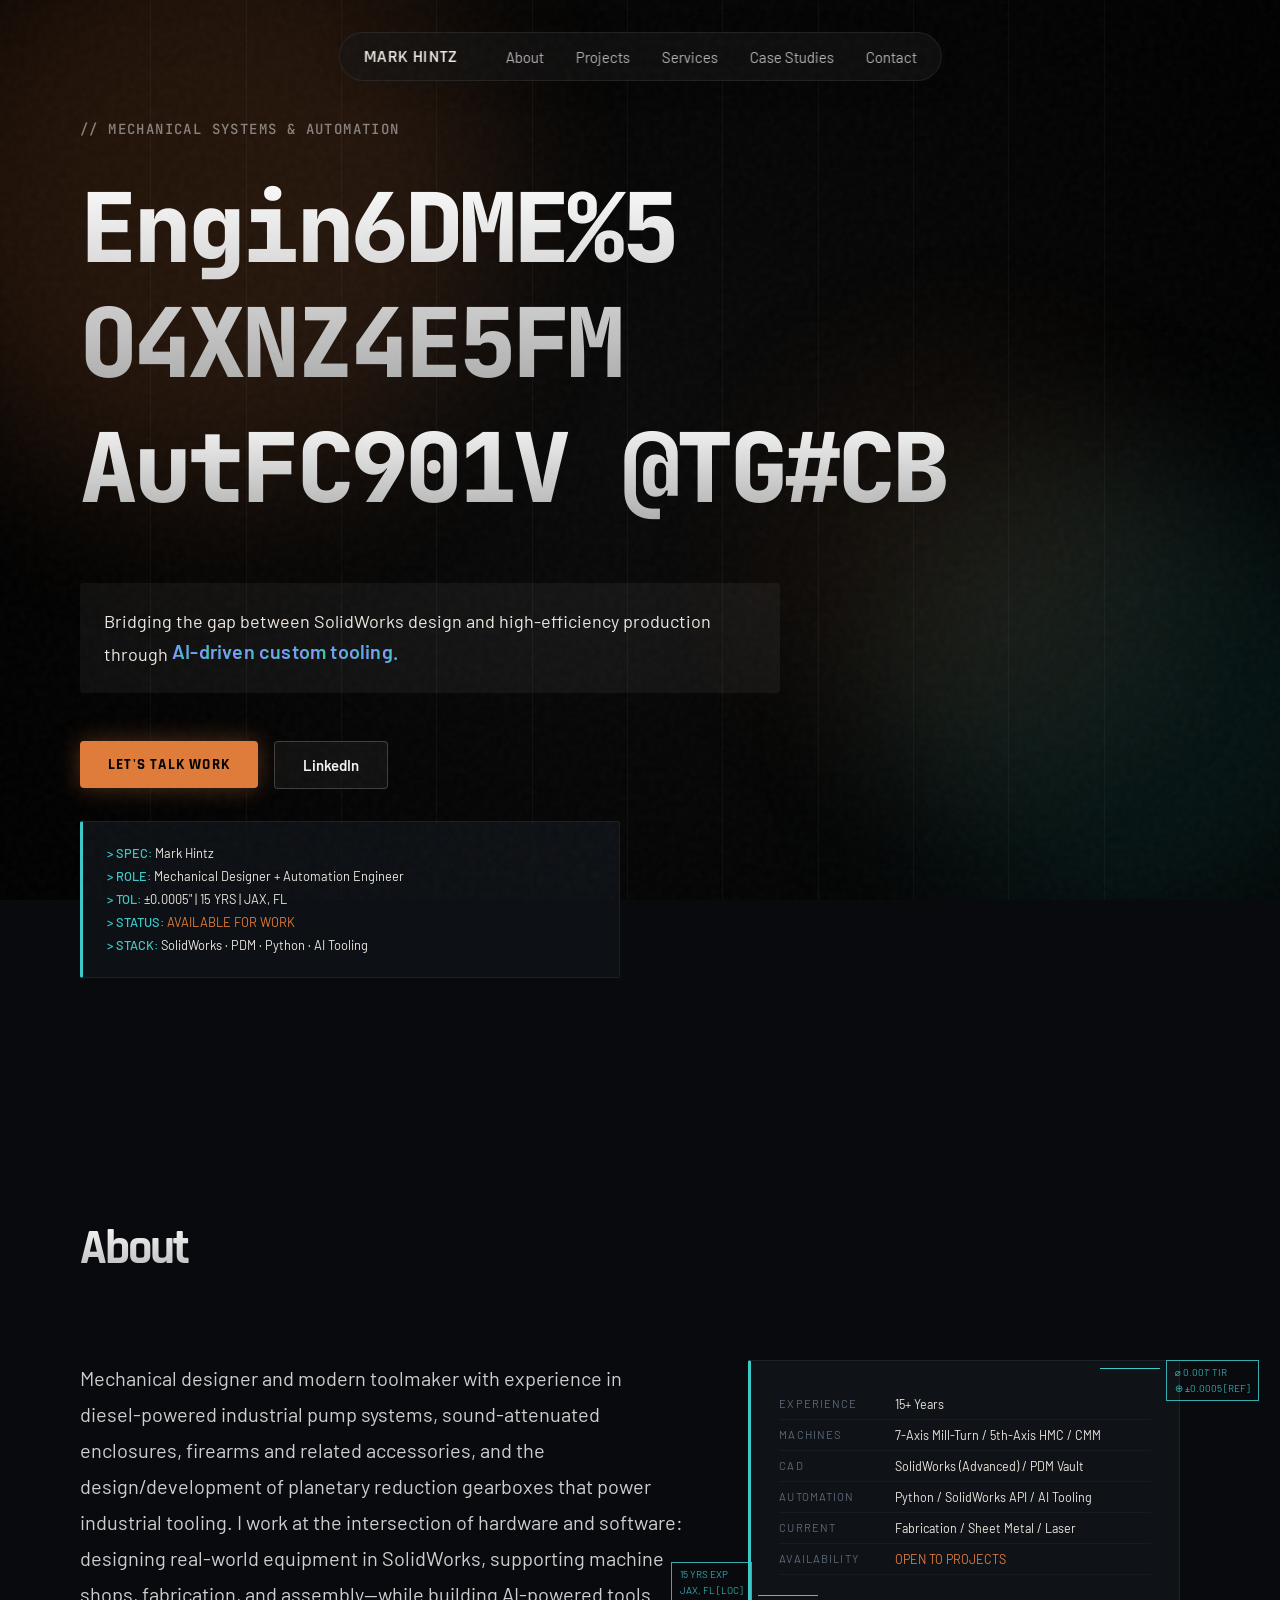
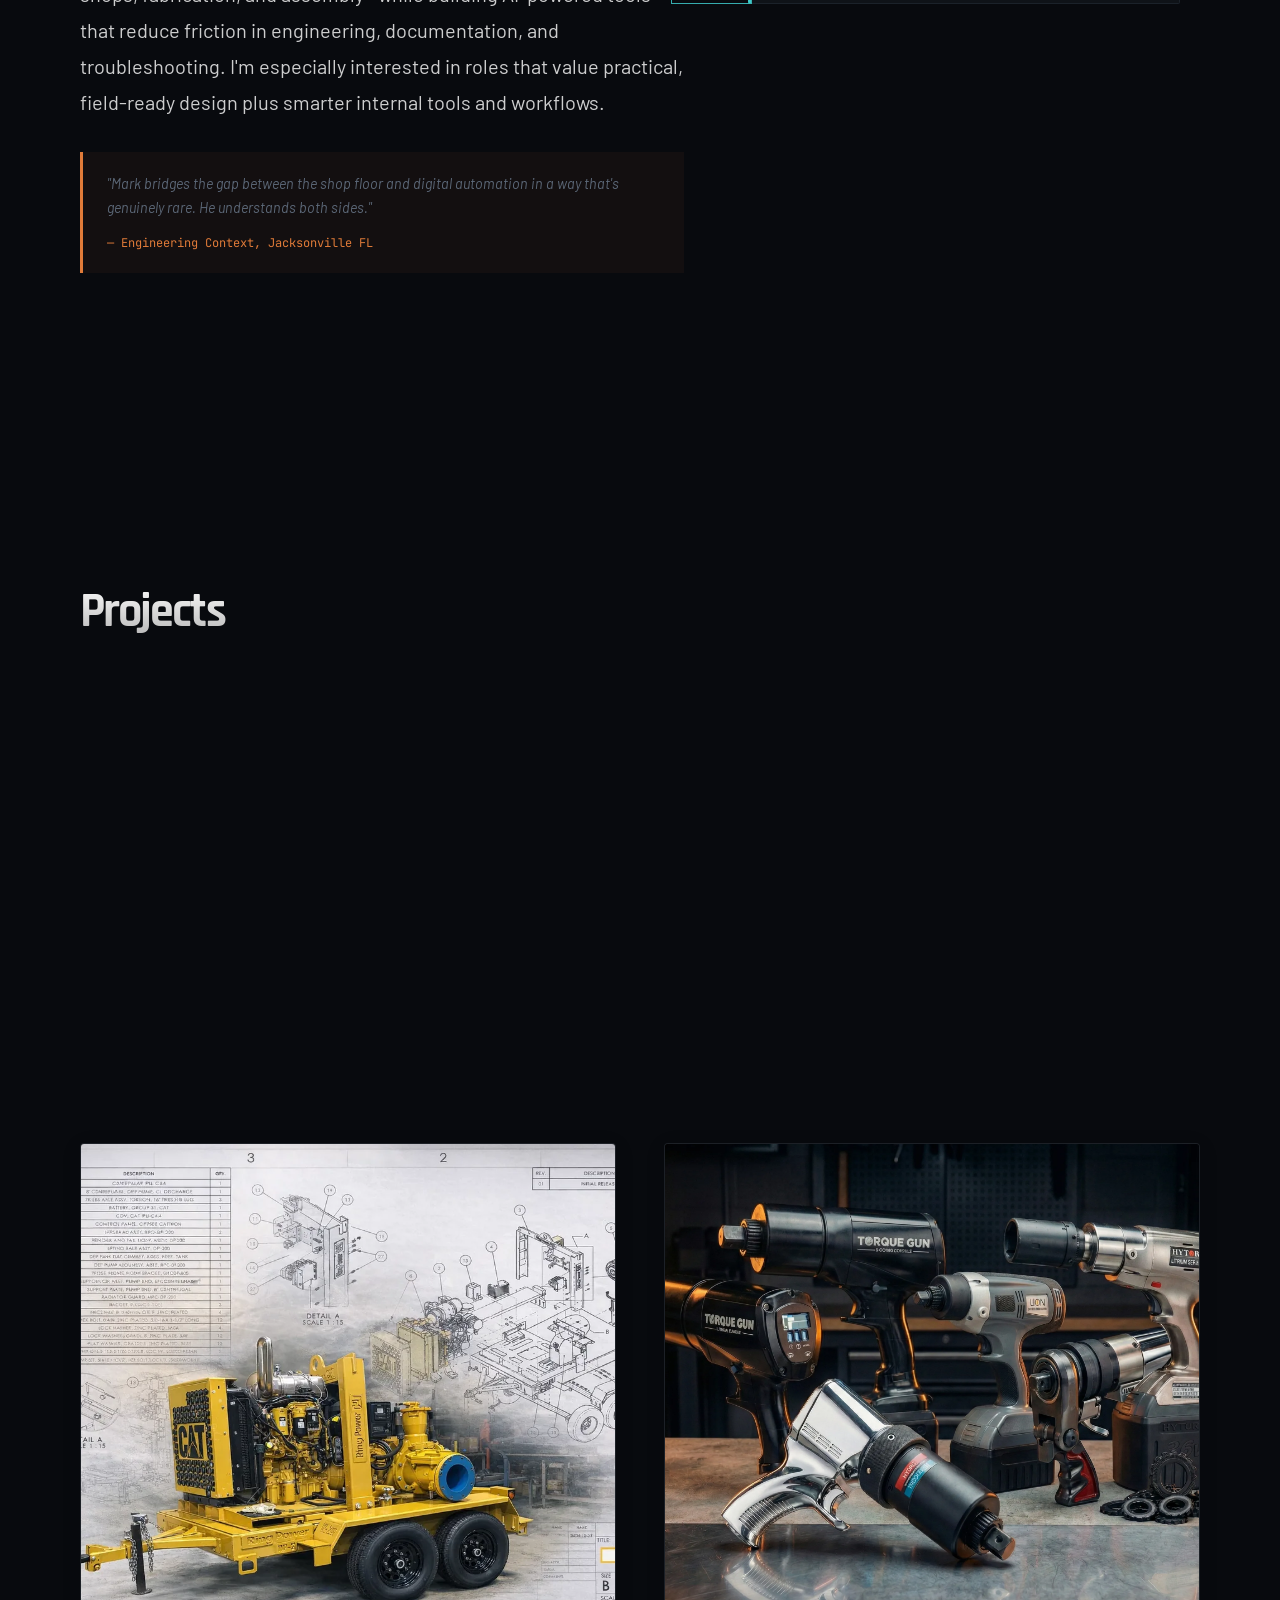
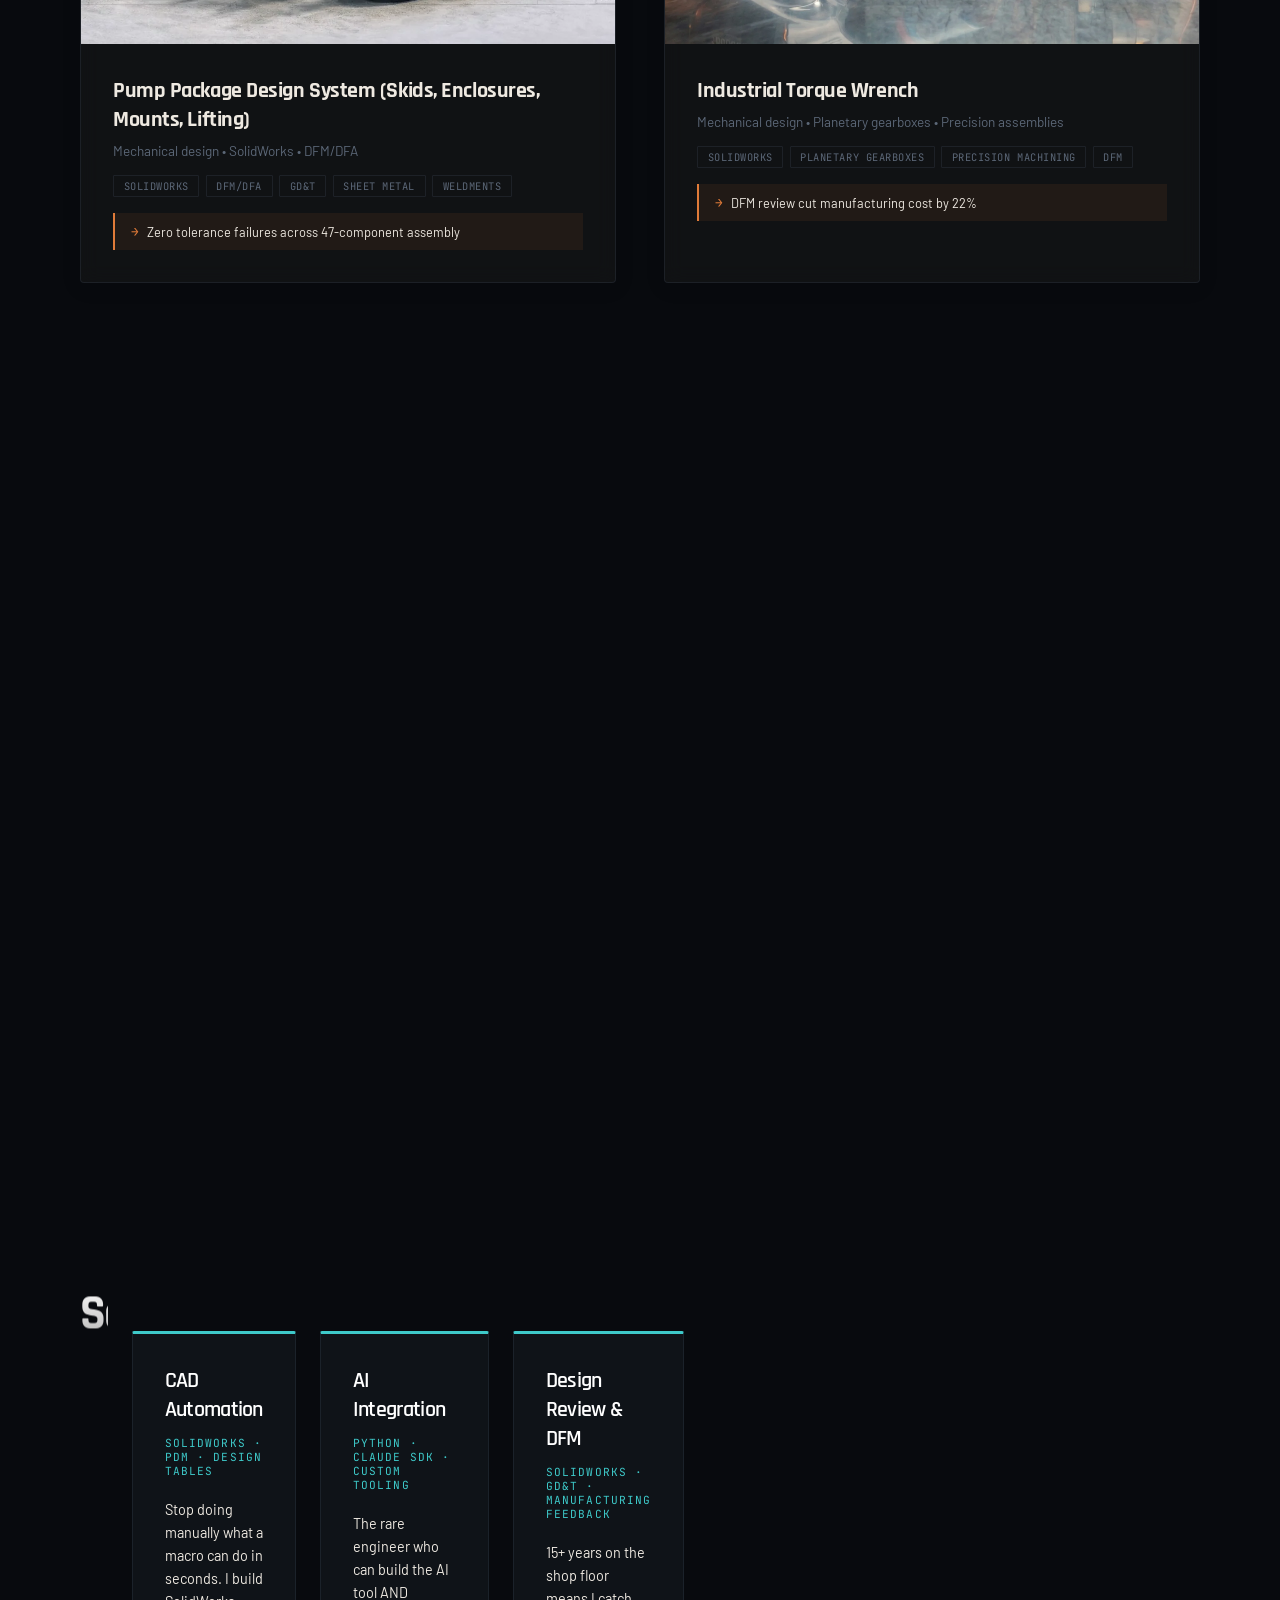
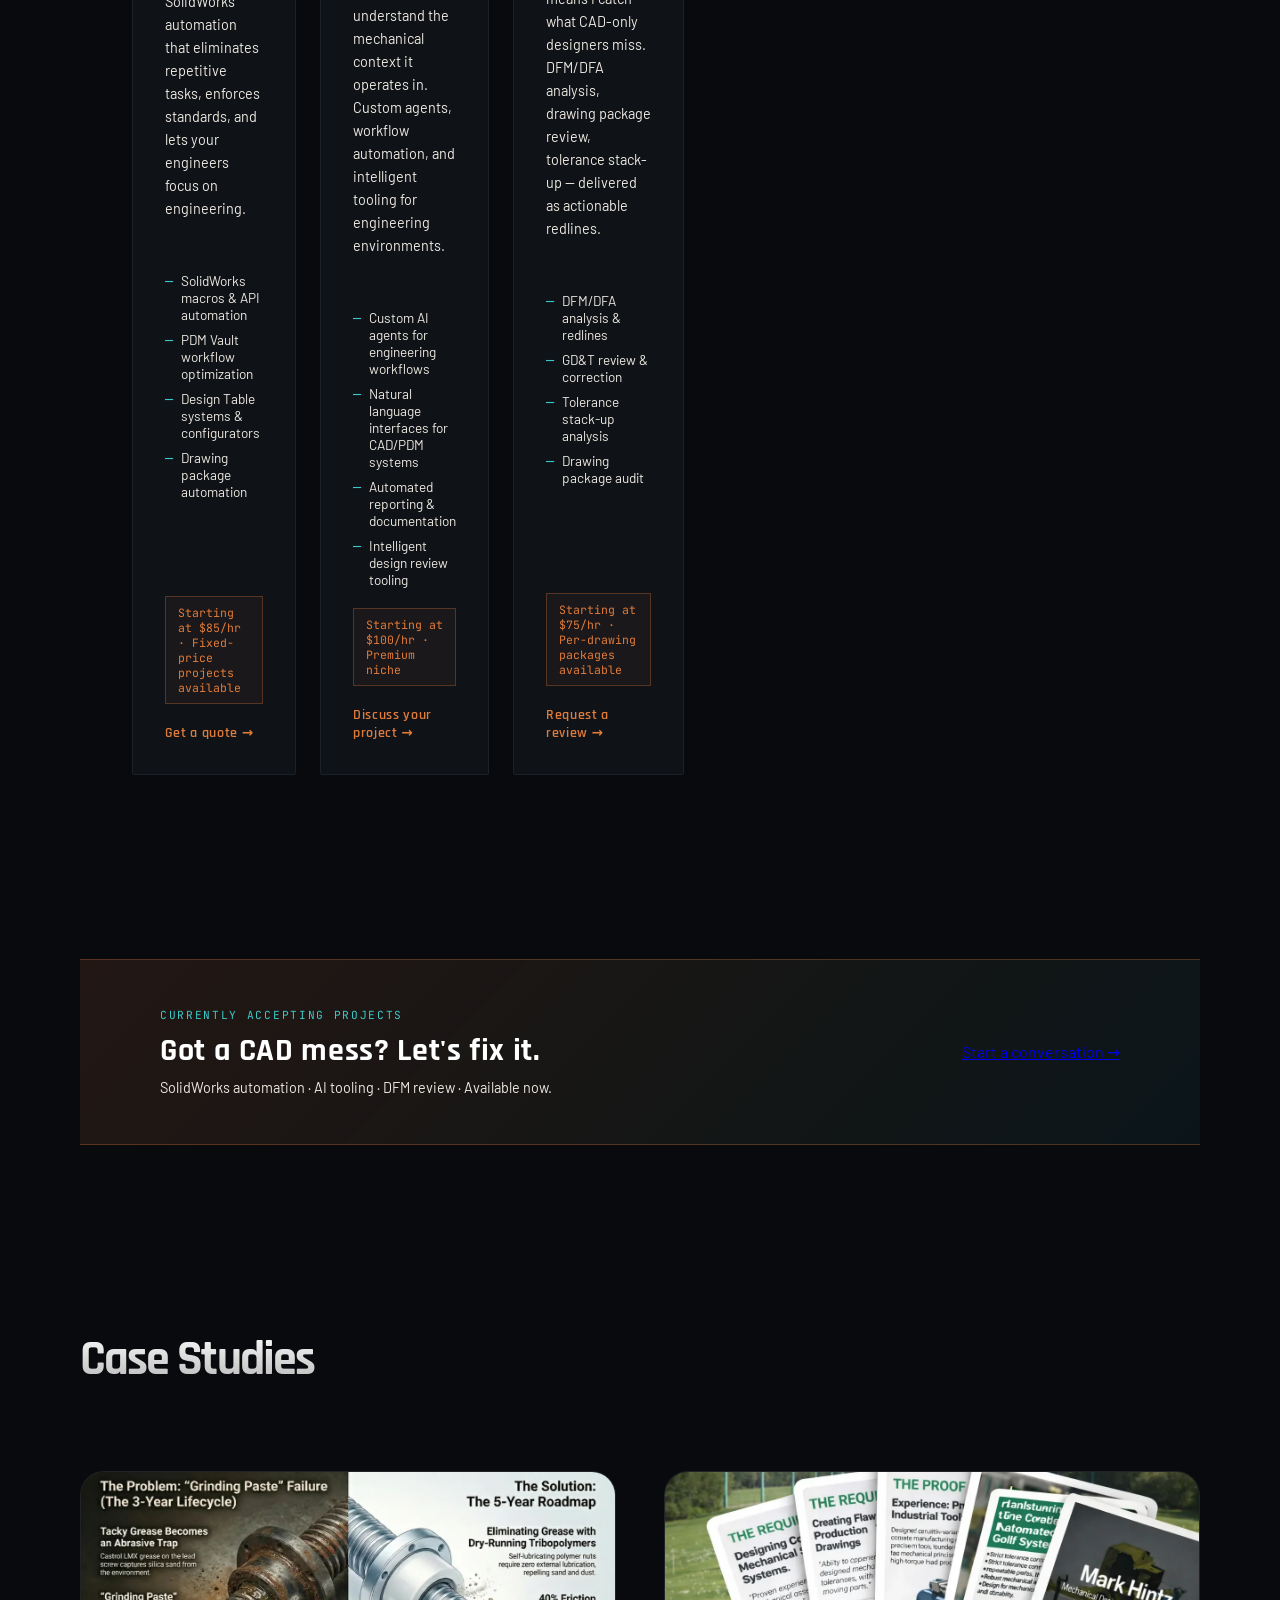
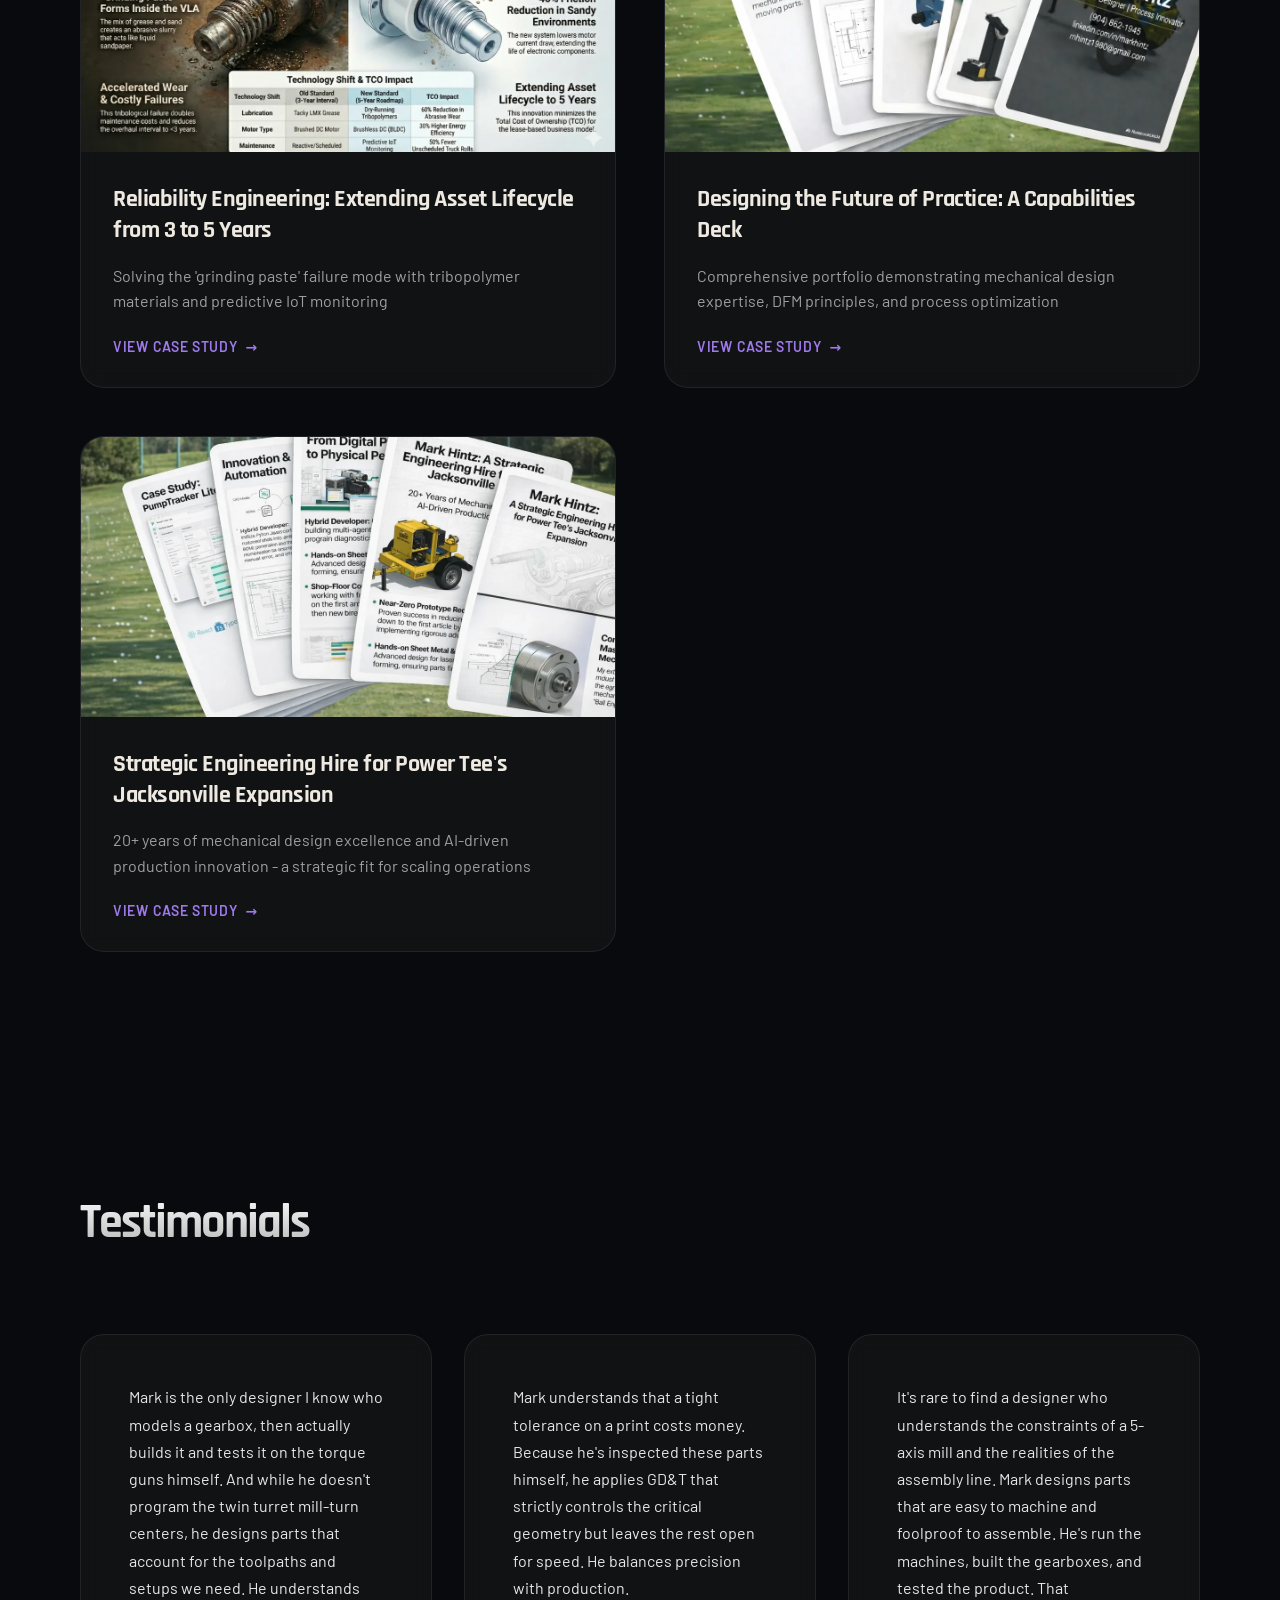
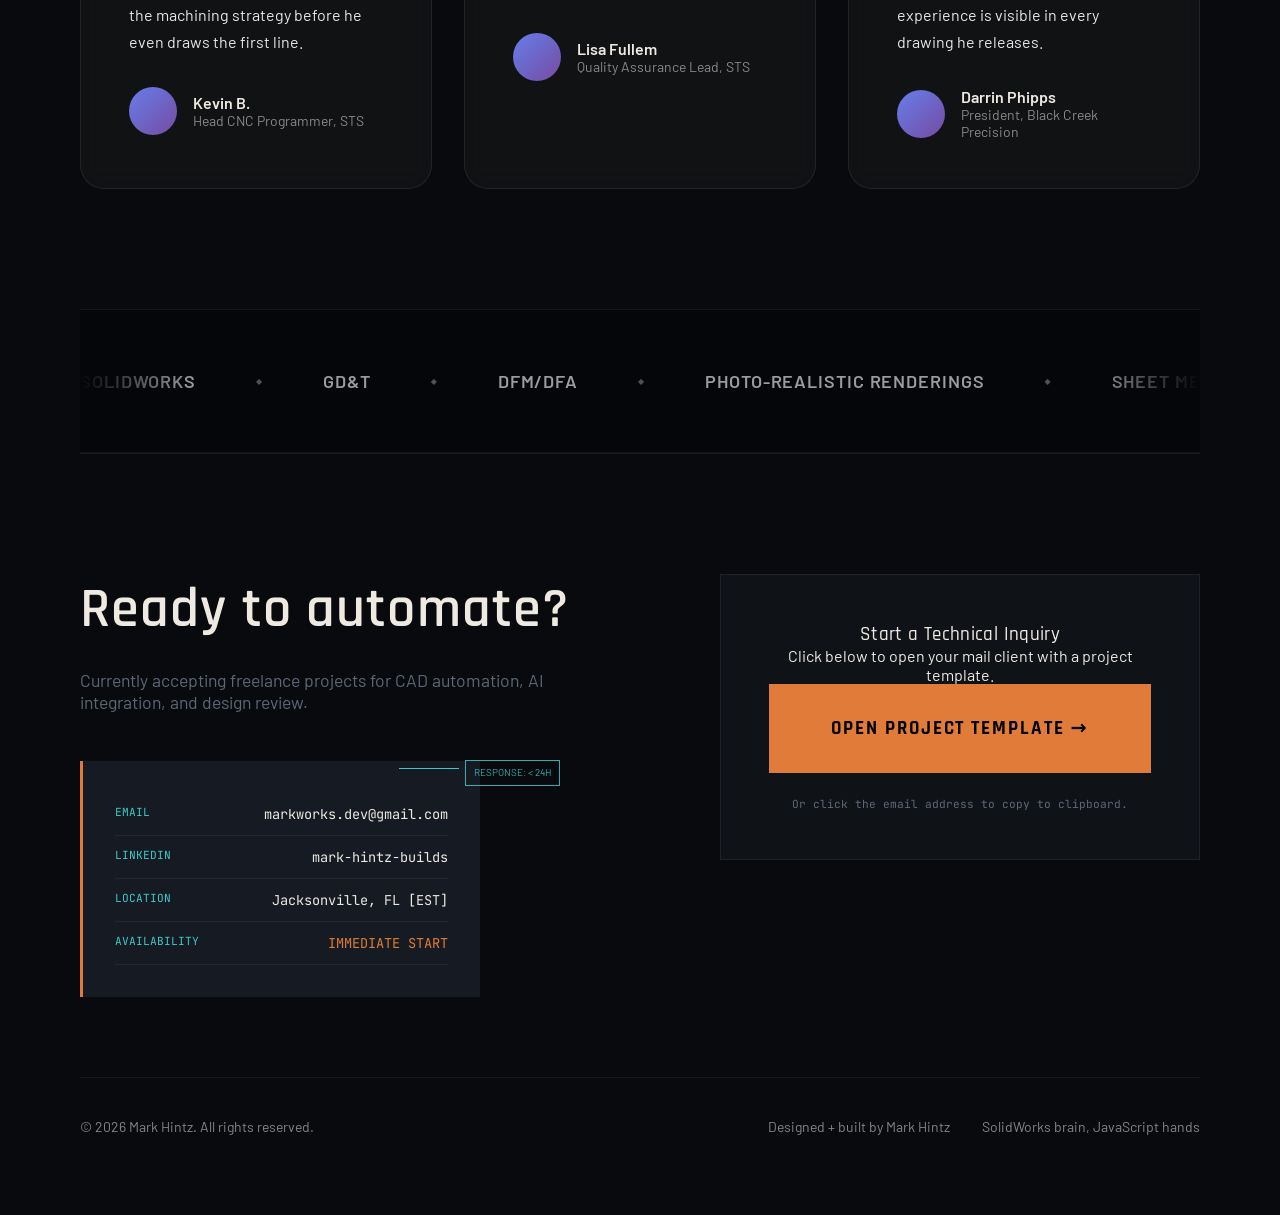
==== index.html @ 023121a1 "sprint-6: contact section rebuild — high-conversion footer, technical inquiry block, click-to-copy e" ====
<!DOCTYPE html>
<html lang="en">
  <head>
    <meta charset="utf-8" />
    <meta content="width=device-width, initial-scale=1.0" name="viewport" />
    <meta name="description" content="Mark Hintz — Mechanical designer and automation engineer specializing in SolidWorks, AI-driven tooling, and industrial system design. Based in Jacksonville, FL." />
    <title id="page-title">Portfolio</title>
    <link href="https://fonts.googleapis.com" rel="preconnect" />
    <link crossorigin="" href="https://fonts.gstatic.com" rel="preconnect" />
    <link
      href="https://fonts.googleapis.com/css2?family=Rajdhani:wght@500;600;700&family=Barlow:wght@400;500;600&family=JetBrains+Mono:wght@400;500&display=swap"
      rel="stylesheet"
    />
    
    
  
<link rel="stylesheet" href="css/styles.css">
</head>
  <body>
    <div class="bg-noise"></div>
    <div class="bg-glows">
      <div class="glow-blob glow-blob-1 parallax-layer parallax-layer-1"></div>
      <div class="glow-blob glow-blob-2 parallax-layer parallax-layer-2"></div>
      <div class="glow-blob glow-blob-3 parallax-layer parallax-layer-3"></div>
    </div>
    <div class="grid-overlay">
      <div class="grid-container">
        <div class="grid-line"></div>
        <div class="grid-line"></div>
        <div class="grid-line"></div>
        <div class="grid-line"></div>
        <div class="grid-line"></div>
        <div class="grid-line"></div>
        <div class="grid-line"></div>
        <div class="grid-line"></div>
        <div class="grid-line"></div>
        <div class="grid-line"></div>
        <div class="grid-line"></div>
        <div class="grid-line"></div>
      </div>
    </div>
    <nav class="floating-nav">
      <div class="nav-logo" id="nav-logo"></div>
      <div class="nav-links" id="nav-links"></div>
    </nav>
    <button class="sticky-cta" aria-label="Contact Mark">Let's Talk Work</button>
    <div class="content-wrapper">
      <section class="hero-section">
        <div class="hero-super-header" id="hero-super-header"></div>
        <div class="hero-title-container">
          <div class="reveal-mask">
            <h1 class="hero-title-line magnetic-text-target" id="title-line-1"></h1>
          </div>
          <div class="reveal-mask">
            <h1 class="hero-title-line magnetic-text-target" id="title-line-2"></h1>
          </div>
        </div>
        <div class="hero-description-box">
          <p class="hero-subtitle" id="hero-subtitle"></p>
        </div>
        <div class="hero-actions" id="hero-actions"></div>
      </section>
      <section class="about-section" id="about">
        <div class="reveal-mask">
          <h2 class="section-title reveal-text">About</h2>
        </div>
        <div class="about-content">
          <div class="about-bio-col">
            <p class="about-text" id="about-text"></p>
            <blockquote class="about-testimonial">
              <p>"Mark bridges the gap between the shop floor and digital automation in a way that's genuinely rare. He understands both sides."</p>
              <cite>— Engineering Context, Jacksonville FL</cite>
            </blockquote>
          </div>
          <div class="about-spec-col">
            <div class="about-spec-card tolerance-zone" id="about-spec-card">
              <div class="spec-card-row">
                <span class="spec-card-label">EXPERIENCE</span>
                <span class="spec-card-value">15+ Years</span>
              </div>
              <div class="spec-card-row">
                <span class="spec-card-label">MACHINES</span>
                <span class="spec-card-value">7-Axis Mill-Turn / 5th-Axis HMC / CMM</span>
              </div>
              <div class="spec-card-row">
                <span class="spec-card-label">CAD</span>
                <span class="spec-card-value">SolidWorks (Advanced) / PDM Vault</span>
              </div>
              <div class="spec-card-row">
                <span class="spec-card-label">AUTOMATION</span>
                <span class="spec-card-value">Python / SolidWorks API / AI Tooling</span>
              </div>
              <div class="spec-card-row">
                <span class="spec-card-label">CURRENT</span>
                <span class="spec-card-value">Fabrication / Sheet Metal / Laser</span>
              </div>
              <div class="spec-card-row">
                <span class="spec-card-label">AVAILABILITY</span>
                <span class="spec-card-value available">OPEN TO PROJECTS</span>
              </div>
              <!-- Tolerance callouts (desktop only) -->
              <div class="tol-callout tol-callout-tr">
                <div class="tol-line tol-line-h"></div>
                <div class="tol-box">
                  <span>⌀ 0.001" TIR</span>
                  <span>⊕ ±0.0005 [REF]</span>
                </div>
              </div>
              <div class="tol-callout tol-callout-bl">
                <div class="tol-line tol-line-v"></div>
                <div class="tol-box">
                  <span>15 YRS EXP</span>
                  <span>JAX, FL [LOC]</span>
                </div>
              </div>
            </div>
          </div>
        </div>
      </section>
      <section class="projects-section" id="projects">
        <div class="reveal-mask">
          <h2 class="section-title reveal-text">Projects</h2>
        </div>
        <div class="projects-grid" id="projects-grid"></div>
      </section>
      <section class="services-section" id="services">
        <div class="reveal-mask">
          <h2 class="section-title reveal-text">Services</h2>
        </div>
        <div class="services-grid" id="services-content"></div>
      </section>
      <section class="case-studies-section" id="case-studies">
        <div class="reveal-mask">
          <h2 class="section-title reveal-text">Case Studies</h2>
        </div>
        <div class="case-studies-grid" id="case-studies-grid"></div>
      </section>
      <section class="testimonials-section">
        <div class="reveal-mask">
          <h2 class="section-title reveal-text">Testimonials</h2>
        </div>
        <div class="testimonials-grid" id="testimonials-grid"></div>
      </section>
      <!-- Skills Ticker Section -->
      <section class="ticker-section">
        <div class="ticker-wrapper">
          <div class="ticker-track" id="ticker-track"></div>
        </div>
      </section>
      <footer class="footer-section" id="contact">
        <div class="contact-container">
          <div class="contact-info">
            <div class="reveal-mask">
              <h2 class="contact-title reveal-text">Ready to automate?</h2>
            </div>
            <p class="contact-description">Currently accepting freelance projects for CAD automation, AI integration, and design review.</p>
            
            <div class="contact-details-card tolerance-zone">
              <div class="detail-row">
                <span class="detail-label">EMAIL</span>
                <a href="mailto:markworks.dev@gmail.com" class="detail-value" id="copy-email">markworks.dev@gmail.com</a>
              </div>
              <div class="detail-row">
                <span class="detail-label">LINKEDIN</span>
                <a href="https://linkedin.com/in/mark-hintz-builds" target="_blank" class="detail-value">mark-hintz-builds</a>
              </div>
              <div class="detail-row">
                <span class="detail-label">LOCATION</span>
                <span class="detail-value">Jacksonville, FL [EST]</span>
              </div>
              <div class="detail-row">
                <span class="detail-label">AVAILABILITY</span>
                <span class="detail-value available">IMMEDIATE START</span>
              </div>
              
              <!-- Tolerance callout for contact card -->
              <div class="tol-callout tol-callout-tr">
                <div class="tol-line tol-line-h"></div>
                <div class="tol-box"><span>RESPONSE: &lt; 24H</span></div>
              </div>
            </div>
          </div>
          
          <div class="contact-action-box">
            <div class="inquiry-panel">
              <h3 class="inquiry-title">Start a Technical Inquiry</h3>
              <p class="inquiry-sub">Click below to open your mail client with a project template.</p>
              <a href="mailto:markworks.dev@gmail.com?subject=Technical Inquiry - [Project Name]&body=Hi Mark,%0D%0AI'm reaching out regarding..." class="large-contact-button">
                Open Project Template →
              </a>
              <div class="copy-hint">Or click the email address to copy to clipboard.</div>
            </div>
          </div>
        </div>
        
        <div class="footer-bottom">
          <div class="footer-copyright" id="footer-copyright"></div>
          <div class="footer-credits" id="footer-credits"></div>
        </div>
      </footer>
    </div>
    <div class="lightbox" id="lightbox">
      <button class="lightbox-close" id="lightbox-close">×</button>
      <button class="lightbox-prev" id="lightbox-prev">❮</button>
      <button class="lightbox-next" id="lightbox-next">❯</button>
      <div class="lightbox-content">
        <img alt="" class="lightbox-image" id="lightbox-image" src="" />
      </div>
      <div class="lightbox-counter" id="lightbox-counter"></div>
    </div>
    </div>
    
    
  

<script src="js/scripts.js"></script>
</body>
</html>
---- css/styles.css ----
/* === styles.css === */
/* ============================================
   LUCID PORTFOLIO TEMPLATE - STYLES
   ============================================ */

/* CSS DESIGN TOKENS */
:root {
  --bg: #080A0E;
  --surface: #0F1318;
  --surface-raised: #161B23;
  --accent-primary: #E07B39;
  --accent-secondary: #3EC9C9;
  --accent-dim: #1A3A3A;
  --text-primary: #EEE9E1;
  --text-muted: #5C6878;
  --text-bright: #FFFFFF;
  --grid-line: rgba(99, 120, 150, 0.07);
  --border: rgba(99, 120, 150, 0.15);
  --border-active: rgba(224, 123, 57, 0.4);
  --font-heading: 'Rajdhani', 'Barlow Condensed', system-ui, sans-serif;
  --font-body: 'Barlow', -apple-system, system-ui, sans-serif;
  --font-mono: 'JetBrains Mono', 'Cascadia Code', monospace;
}

/* RESET & BASE */
* {
  font-family: var(--font-body);
  margin: 0;
  padding: 0;
  box-sizing: border-box;
}

html {
    /* scroll-behavior: smooth; -- REMOVED to prevent conflict with Lenis */
}

body {
  background-color: var(--bg);
  color: var(--text-primary);
  font-family: var(--font-body);
  overflow-x: hidden;
  position: relative;
}

/* ============================================
   AMBIENT BACKGROUNDS
   ============================================ */
.bg-noise {
  position: fixed;
  top: 0;
  left: 0;
  width: 100%;
  height: 100%;
  pointer-events: none;
  z-index: 9999;
  opacity: 0.035;
  background-image: url("[data-uri]");
}

.bg-glows {
  position: fixed;
  top: 0;
  left: 0;
  width: 100%;
  height: 100%;
  z-index: -1;
  overflow: hidden;
  background: radial-gradient(circle at 50% 50%, #0a0a0a 0%, #000000 100%);
}

.glow-blob {
  position: absolute;
  border-radius: 50%;
  filter: blur(80px);
  opacity: 0.25;
  animation: floatBlob 20s infinite alternate cubic-bezier(0.4, 0, 0.2, 1);
}

.glow-blob-1 {
  width: 600px;
  height: 600px;
  background: rgba(224, 123, 57, 0.6); /* Amber */
  top: -100px;
  left: -100px;
  animation-delay: 0s;
}

.glow-blob-2 {
  width: 500px;
  height: 500px;
  background: rgba(62, 201, 201, 0.4); /* Teal */
  bottom: -50px;
  right: -100px;
  animation-delay: -5s;
}

.glow-blob-3 {
  width: 400px;
  height: 400px;
  background: rgba(224, 123, 57, 0.3); /* Warm amber secondary */
  top: 40%;
  left: 60%;
  opacity: 0.25;
  animation-delay: -10s;
}

@keyframes floatBlob {
  0% {
    transform: translate(0, 0) scale(1);
  }
  100% {
    transform: translate(40px, -40px) scale(1.1);
  }
}

/* ============================================
   TYPOGRAPHY SYSTEM
   ============================================ */
h1, h2, h3, h4, h5, h6,
.hero-title, .hero-name, .section-title, .section-header,
.nav-logo, .floating-nav .nav-logo,
.project-title, .case-study-title, .service-title {
  font-family: var(--font-heading);
  letter-spacing: 0.02em;
}

/* Rajdhani heading weight corrections */
h1, .hero-title { font-weight: 700; }
h2, .section-title { font-weight: 600; }
h3 { font-weight: 500; }

/* ============================================
   12-COLUMN GRID OVERLAY
   ============================================ */
.grid-overlay {
  position: fixed;
  top: 0;
  left: 0;
  right: 0;
  bottom: 0;
  pointer-events: none;
  z-index: 0;
}

.grid-container {
  max-width: 1400px;
  margin: 0 auto;
  height: 100%;
  display: grid;
  grid-template-columns: repeat(12, 1fr);
  gap: 24px;
  padding: 0 80px;
}

.grid-line {
    border-right: 1px solid rgba(255, 255, 255, 0.04); /* Fainter grid lines */
    height: 100%;
}

.grid-line:last-child {
  border-right: none;
}

/* ============================================
   CONTENT WRAPPER
   ============================================ */
.content-wrapper {
  position: relative;
  z-index: 1;
  max-width: 1400px;
  margin: 0 auto;
  padding: 0 80px;
}

/* ============================================
   FLOATING NAVIGATION
   ============================================ */
.floating-nav {
  position: fixed;
  top: 32px;
  left: 50%;
  transform: translateX(-50%);
  background: rgba(20, 20, 20, 0.6);
  backdrop-filter: blur(16px);
  -webkit-backdrop-filter: blur(16px);
  border-radius: 100px;
  padding: 12px 24px;
  display: flex;
  align-items: center;
  gap: 48px;
  z-index: 100;
  border: 1px solid rgba(255, 255, 255, 0.08);
  box-shadow: 0 4px 30px rgba(0, 0, 0, 0.1);
}

.nav-logo {
  font-family: var(--font-heading);
  font-weight: 600;
  font-size: 18px;
  letter-spacing: 0.05em;
  text-transform: uppercase;
}

.nav-links {
  display: flex;
  gap: 32px;
}

.nav-link {
  color: rgba(255, 255, 255, 0.7);
  text-decoration: none;
  font-size: 15px;
  transition: color 0.2s;
}

.nav-link:hover {
  color: rgba(255, 255, 255, 1);
}

/* ============================================
   HERO SECTION - Industrial Tech Aesthetic
   ============================================ */
.hero-section {
  min-height: 100vh;
  display: flex;
  flex-direction: column;
  justify-content: center;
  padding-top: 120px;
  padding-bottom: 120px;
}

.hero-super-header {
  font-family: var(--font-mono);
  font-size: 14px;
  font-weight: 500;
  text-transform: uppercase;
  letter-spacing: 0.1em;
  color: rgba(242, 242, 242, 0.5);
  margin-bottom: 32px;
  opacity: 0;
  transform: translateY(20px);
  transition: opacity 0.6s cubic-bezier(0.4, 0, 0.2, 1),
    transform 0.6s cubic-bezier(0.4, 0, 0.2, 1);
}

.hero-super-header.animate {
  opacity: 1;
  transform: translateY(0);
}

.hero-title-container {
  margin-bottom: 48px;
  min-height: 240px; /* Reserve height to prevent layout jump during scramble */
}

.hero-title-line {
  font-size: 96px;
  font-weight: 800; /* Bolder */
  line-height: 1.2; /* Increased from 1.05 to prevent clipping */
  letter-spacing: -0.04em;
  color: #f2f2f2;
  padding-bottom: 0.1em; /* Extra space for descenders */
  /* Optional: Gentle gradient fill for text */
  background: linear-gradient(180deg, #ffffff 0%, #a5a5a5 100%);
  -webkit-background-clip: text;
  -webkit-text-fill-color: transparent;
  background-clip: text;
  text-fill-color: transparent;
  /* Start visible - let child magnetic-text chars handle the animation */
  opacity: 1;
  transform: translateY(0);
  display: block;
}

/* When magnetic-text is applied, don't use the parent animation */
.hero-title-line.magnetic-text {
  opacity: 1 !important;
  transform: none !important;
}

#title-line-1 {
  transition-delay: 0.1s;
}

#title-line-2 {
  transition-delay: 0.25s;
}

.hero-description-box {
  background: rgba(255, 255, 255, 0.05);
  border-radius: 4px;
  padding: 24px;
  max-width: 700px; /* Widened to accommodate cycling text */
  margin-bottom: 48px;
  overflow: visible; /* Ensure cycling text is visible */
}

.hero-subtitle {
  font-size: 18px;
  font-weight: 400;
  line-height: 1.6;
  color: var(--text-primary); /* Brighter for visibility */
  margin: 0;
  min-height: 1.6em;
}

.hero-actions {
  display: flex;
  gap: 16px;
  align-items: center;
}

.hero-dot {
  display: none;
}

.hero-link {
  display: inline-block;
  padding: 14px 28px;
  font-weight: 600;
  font-size: 15px;
  text-decoration: none;
  border-radius: 4px;
  transition: all 0.2s ease;
}

.hero-link:first-of-type {
  background: #f2f2f2;
  color: #0d0d0d;
  box-shadow: 0 0 20px rgba(255, 255, 255, 0.1);
}

.hero-link:first-of-type:hover {
  background: #ffffff;
  transform: translateY(-2px);
  box-shadow: 0 0 30px rgba(255, 255, 255, 0.3);
}

.hero-link:not(:first-of-type) {
  background: rgba(255, 255, 255, 0.05); /* Glassy background */
  backdrop-filter: blur(10px);
  color: #f2f2f2;
  border: 1px solid rgba(242, 242, 242, 0.2);
}

.hero-link:not(:first-of-type):hover {
  border-color: #f2f2f2;
  color: #f2f2f2;
  background: rgba(255, 255, 255, 0.1);
  box-shadow: 0 0 20px rgba(255, 255, 255, 0.1);
}

/* Primary CTA — amber fill */
.hero-link.hero-cta-primary {
  background: var(--accent-primary) !important;
  color: #000 !important;
  font-family: var(--font-heading);
  font-weight: 700;
  letter-spacing: 0.08em;
  text-transform: uppercase;
  border: none;
  box-shadow: 0 0 24px rgba(224, 123, 57, 0.35);
}

.hero-link.hero-cta-primary:hover {
  background: #f08c50 !important;
  color: #000 !important;
  transform: translateY(-2px);
  box-shadow: 0 0 36px rgba(224, 123, 57, 0.55);
}

/* ============================================
   HERO SPEC BLOCK
   ============================================ */
.hero-spec-block {
  font-family: var(--font-mono);
  font-size: 0.8rem;
  line-height: 1.8;
  margin: 2rem 0 0;
  padding: 1.25rem 1.5rem;
  background: rgba(15, 19, 24, 0.8);
  border: 1px solid var(--border);
  border-left: 3px solid var(--accent-secondary);
  border-radius: 2px;
  max-width: 540px;
}

.spec-line {
  display: block;
}

.spec-key {
  color: var(--accent-secondary);
  font-weight: 500;
}

.spec-val {
  color: var(--text-primary);
}

.spec-status.available {
  color: var(--accent-primary);
  animation: blink-status 1.2s step-end infinite;
}

.available {
  color: var(--accent-primary) !important;
  animation: blink-status 1.2s step-end infinite;
}

@keyframes blink-status {
  0%, 100% { opacity: 1; }
  50% { opacity: 0.3; }
}

/* Mobile: spec block fits narrow screens */
@media (max-width: 480px) {
  .hero-spec-block {
    max-width: 100%;
    font-size: 0.72rem;
    padding: 1rem 1rem;
  }
}

/* ============================================
   ABOUT SECTION
   ============================================ */
.about-section {
  padding: 120px 0;
  max-width: 1100px;
}

.about-content {
  display: grid;
  grid-template-columns: 7fr 5fr;
  gap: 4rem;
  align-items: start;
}

@media (max-width: 768px) {
  .about-content {
    grid-template-columns: 1fr;
    gap: 2rem;
  }
}

.about-text {
  font-size: 20px;
  line-height: 1.8;
  color: rgba(255, 255, 255, 0.8);
}

/* About testimonial block */
.about-testimonial {
  margin-top: 2rem;
  padding: 1.25rem 1.5rem;
  border-left: 3px solid var(--accent-primary);
  background: rgba(224, 123, 57, 0.05);
  font-style: italic;
  color: var(--text-muted);
  font-size: 0.9rem;
  line-height: 1.7;
}
.about-testimonial cite {
  display: block;
  margin-top: 0.75rem;
  font-style: normal;
  font-size: 0.75rem;
  color: var(--accent-primary);
  font-family: var(--font-mono);
}

/* About spec card */
.about-spec-card {
  font-family: var(--font-mono);
  font-size: 0.78rem;
  background: var(--surface);
  border: 1px solid var(--border);
  border-left: 3px solid var(--accent-secondary);
  padding: 1.75rem;
  border-radius: 2px;
  position: relative;
}

.spec-card-row {
  display: flex;
  gap: 1rem;
  padding: 0.5rem 0;
  border-bottom: 1px solid rgba(99, 120, 150, 0.08);
}
.spec-card-row:last-child { border-bottom: none; }

.spec-card-label {
  color: var(--text-muted);
  min-width: 100px;
  font-size: 0.7rem;
  letter-spacing: 0.1em;
  text-transform: uppercase;
}
.spec-card-value {
  color: var(--text-primary);
  flex: 1;
}
.spec-card-value.available {
  color: var(--accent-primary);
  animation: blink-status 1.2s step-end infinite;
}

/* === TOLERANCE CALLOUT SYSTEM === */
.tolerance-zone {
  position: relative;
}

.tol-callout {
  position: absolute;
  pointer-events: none;
  opacity: 0;
  transition: opacity 0.4s ease 0.3s;
}

.tolerance-zone.tol-visible .tol-callout {
  opacity: 1;
}

/* Top-right callout */
.tol-callout-tr {
  top: -1px;
  right: -80px;
  display: flex;
  align-items: flex-start;
  gap: 6px;
}

.tol-line-h {
  width: 60px;
  height: 1px;
  background: var(--accent-secondary);
  margin-top: 8px;
  transform: scaleX(0);
  transform-origin: left;
  transition: transform 0.3s ease 0.1s;
}

.tolerance-zone.tol-visible .tol-line-h {
  transform: scaleX(1);
}

/* Bottom-left callout */
.tol-callout-bl {
  bottom: -1px;
  left: -80px;
  display: flex;
  flex-direction: row-reverse;
  align-items: flex-end;
  gap: 6px;
}

.tol-line-v {
  width: 60px;
  height: 1px;
  background: var(--accent-secondary);
  margin-bottom: 8px;
  transform: scaleX(0);
  transform-origin: right;
  transition: transform 0.3s ease 0.2s;
}

.tolerance-zone.tol-visible .tol-line-v {
  transform: scaleX(1);
}

.tol-box {
  font-family: var(--font-mono);
  font-size: 0.62rem;
  color: var(--accent-secondary);
  border: 1px solid var(--accent-secondary);
  padding: 4px 8px;
  line-height: 1.6;
  opacity: 0.85;
  white-space: nowrap;
  display: flex;
  flex-direction: column;
}

/* Hide on mobile */
@media (max-width: 899px) {
  .tol-callout { display: none; }
}

/* ============================================
   PROJECTS SECTION
   ============================================ */
.projects-section {
  padding: 120px 0;
}

.section-title {
  font-size: 48px;
  font-weight: 800;
  letter-spacing: -0.04em;
  margin-bottom: 80px;
  background: linear-gradient(180deg, #ffffff 0%, #b0b0b0 100%);
  -webkit-background-clip: text;
  -webkit-text-fill-color: transparent;
  background-clip: text;
}

.projects-grid {
  display: grid;
  grid-template-columns: repeat(2, 1fr);
  gap: 48px;
  grid-auto-flow: dense; /* Helps pack the bento grid tightly */
}

/* BENTO GRID UTILITIES */
.project-card.span-2 {
    grid-column: span 2;
}

@media (max-width: 1024px) {
    .project-card.span-2 {
        grid-column: span 1;
    }
}

/* ============================================
   PROJECT CARDS — SPRINT 4 OVERHAUL
   ============================================ */

.project-card {
  cursor: pointer;
  overflow: hidden;
  border-radius: 4px;
  background: rgba(30, 30, 30, 0.4);
  border: 1px solid var(--border);
  backdrop-filter: blur(10px);
  -webkit-backdrop-filter: blur(10px);
  transition: transform 0.25s ease, border-color 0.25s ease, box-shadow 0.25s ease;
  box-shadow: 0 4px 20px rgba(0, 0, 0, 0.1);
  position: relative;
}

.project-card:hover {
  transform: translateY(-4px);
  border-color: var(--border-active);
  box-shadow: 0 12px 40px rgba(224, 123, 57, 0.12), 0 0 0 1px rgba(224, 123, 57, 0.15);
}

/* Featured (PumpTracker) — full-width horizontal layout */
.project-card.featured {
  grid-column: 1 / -1;
  display: grid;
  grid-template-columns: 1.4fr 1fr;
  gap: 0;
  min-height: 340px;
  border-radius: 4px;
}

.project-card.featured .project-image-wrapper {
  border-radius: 2px 0 0 2px;
  height: 100%;
  min-height: 280px;
}

.project-card.featured .project-content {
  padding: 2.5rem;
  display: flex;
  flex-direction: column;
  justify-content: space-between;
}

@media (max-width: 768px) {
  .project-card.featured {
    grid-column: 1;
    grid-template-columns: 1fr;
  }
  .project-card.featured .project-image-wrapper {
    border-radius: 4px 4px 0 0;
    min-height: 200px;
  }
}

/* Image wrapper (replaces old image-container) */
.project-image-wrapper {
  width: 100%;
  height: 500px;
  overflow: hidden;
  position: relative;
}

.project-card.featured .project-image-wrapper {
  height: 100%;
}

.project-image {
  width: 100%;
  height: 100%;
  object-fit: cover;
  transition: transform 0.4s cubic-bezier(0.25, 1, 0.5, 1);
  transform: translateZ(0);
}

.project-card:hover .project-image {
  transform: scale(1.05);
}

/* Project content area */
.project-content {
  padding: 2rem;
}

.project-content-top {
  flex: 1;
}

.project-content-bottom {
  margin-top: auto;
}

.project-title {
  font-size: 1.4rem;
  font-weight: 700;
  letter-spacing: -0.02em;
  margin-bottom: 0.5rem;
  color: var(--text-primary);
}

.project-category {
  font-size: 0.85rem;
  color: var(--text-muted);
  margin-bottom: 0;
}

/* Tech stack tags */
.project-tags {
  display: flex;
  flex-wrap: wrap;
  gap: 0.4rem;
  margin-top: 1rem;
}

.project-tag {
  font-family: var(--font-mono);
  font-size: 0.65rem;
  padding: 0.2rem 0.6rem;
  border: 1px solid var(--border);
  color: var(--text-muted);
  letter-spacing: 0.05em;
  text-transform: uppercase;
  border-radius: 1px;
}

/* Outcome line */
.project-outcome {
  display: flex;
  align-items: center;
  gap: 0.5rem;
  margin-top: 1rem;
  padding: 0.625rem 1rem;
  background: rgba(224, 123, 57, 0.08);
  border-left: 2px solid var(--accent-primary);
  font-size: 0.8rem;
  color: var(--text-primary);
}

.outcome-icon {
  color: var(--accent-primary);
  font-family: var(--font-mono);
  flex-shrink: 0;
}

/* Toolpath SVG overlay */
.toolpath-overlay {
  position: absolute;
  inset: 0;
  pointer-events: none;
  opacity: 0;
  transition: opacity 0.3s ease;
}

.project-card.featured:hover .toolpath-overlay {
  opacity: 1;
}

.toolpath-svg {
  width: 100%;
  height: 100%;
}

.project-card.featured:hover .toolpath-line {
  animation: draw-toolpath 1.5s ease forwards;
}

@keyframes draw-toolpath {
  to { stroke-dashoffset: 0; }
}

/* Staggered scroll reveal */
.reveal-ready {
  opacity: 0;
  transform: translateY(20px);
  transition: opacity 0.5s ease, transform 0.5s ease;
}

.reveal-ready.visible {
  opacity: 1;
  transform: translateY(0);
}

/* ============================================
   SERVICES SECTION
   ============================================ */
.services-section {
  padding: 120px 0;
  display: grid;
  grid-template-columns: repeat(12, 1fr);
  gap: 24px;
}

.services-sticky {
  grid-column: 1 / 5;
  position: sticky;
  top: 120px;
  align-self: start;
}

.services-content {
  grid-column: 5 / 13;
}

.service-item {
  border-top: 1px solid rgba(255, 255, 255, 0.08);
  padding: 64px 0;
}

.service-item:last-child {
  border-bottom: 1px solid rgba(255, 255, 255, 0.1);
}

.service-title {
  font-size: 40px;
  font-weight: 700;
  letter-spacing: -0.03em;
  margin-bottom: 24px;
}

.service-description {
  font-size: 18px;
  line-height: 1.6;
  color: rgba(255, 255, 255, 0.7);
  margin-bottom: 32px;
  max-width: 600px;
}

.service-tags {
  display: flex;
  gap: 16px;
  flex-wrap: wrap;
}

.service-tag {
  background: rgba(255, 255, 255, 0.1);
  padding: 12px 24px;
  border-radius: 100px;
  font-size: 14px;
  font-weight: 500;
}

/* ============================================
   CASE STUDIES SECTION
   ============================================ */
.case-studies-section {
  padding: 120px 0;
}

.case-studies-grid {
  display: grid;
  grid-template-columns: repeat(2, 1fr);
  gap: 48px;
}

.case-study-card {
  cursor: pointer;
  border-radius: 24px;
  overflow: hidden;
  background: rgba(30, 30, 30, 0.4);
  border: 1px solid rgba(255, 255, 255, 0.08);
  backdrop-filter: blur(10px);
  transition: all 0.4s cubic-bezier(0.25, 1, 0.5, 1), border-color 0.3s ease;
  display: flex;
  flex-direction: column;
  text-decoration: none;
  color: inherit;
}

.case-study-card:hover {
  transform: translateY(-8px);
  border-color: rgba(255, 255, 255, 0.3);
  box-shadow: 0 20px 40px rgba(0, 0, 0, 0.3);
}

.case-study-image-container {
  width: 100%;
  height: 280px;
  overflow: hidden;
  background: linear-gradient(135deg, #1a1a1a 0%, #2d2d2d 100%);
  display: flex;
  align-items: center;
  justify-content: center;
}

.case-study-image {
  width: 100%;
  height: 100%;
  object-fit: cover;
  transition: transform 0.6s cubic-bezier(0.4, 0, 0.2, 1);
}

.case-study-card:hover .case-study-image {
  transform: scale(1.05);
}

.case-study-info {
  padding: 32px;
  flex: 1;
  display: flex;
  flex-direction: column;
}

.case-study-title {
  font-size: 24px;
  font-weight: 700;
  letter-spacing: -0.02em;
  margin-bottom: 16px;
  line-height: 1.3;
}

.case-study-description {
  font-size: 16px;
  line-height: 1.6;
  color: rgba(255, 255, 255, 0.6);
  margin-bottom: 24px;
  flex: 1;
}

.case-study-cta {
  display: inline-flex;
  align-items: center;
  gap: 8px;
  font-size: 14px;
  font-weight: 600;
  color: #9f7aea;
  text-transform: uppercase;
  letter-spacing: 0.05em;
}

.case-study-cta::after {
  content: "→";
  transition: transform 0.2s ease;
}

.case-study-card:hover .case-study-cta::after {
  transform: translateX(4px);
}

/* ============================================
   TESTIMONIALS SECTION
   ============================================ */
.testimonials-section {
  padding: 120px 0;
}

.testimonials-grid {
  display: grid;
  grid-template-columns: repeat(3, 1fr);
  gap: 32px;
}

.testimonial-card {
  background: rgba(30, 30, 30, 0.4);
  padding: 48px;
  border-radius: 24px;
  border: 1px solid rgba(255, 255, 255, 0.08);
  backdrop-filter: blur(10px);
  transition: transform 0.3s ease;
}

.testimonial-card:hover {
  background: rgba(40, 40, 40, 0.5);
  border-color: rgba(255, 255, 255, 0.15);
}

.testimonial-text {
  font-size: 16px;
  line-height: 1.7;
  color: rgba(255, 255, 255, 0.9);
  margin-bottom: 32px;
}

.testimonial-author {
  display: flex;
  align-items: center;
  gap: 16px;
}

.testimonial-avatar {
  width: 48px;
  height: 48px;
  border-radius: 50%;
  background: linear-gradient(135deg, #667eea 0%, #764ba2 100%);
  flex-shrink: 0;
}

.testimonial-name {
  font-weight: 600;
  font-size: 16px;
}

.testimonial-role {
  font-size: 14px;
  color: rgba(255, 255, 255, 0.5);
}

/* ============================================
   FOOTER (Sprint 6 REBUILD)
   ============================================ */
.footer-section {
  padding: 120px 0 80px;
  border-top: 1px solid var(--border);
  min-height: 60vh;
}

.contact-container {
  display: grid;
  grid-template-columns: 1.2fr 1fr;
  gap: 4rem;
  padding-bottom: 80px;
}

.contact-title {
  font-size: 3.5rem;
  margin-bottom: 1.5rem;
}

.contact-description {
  font-size: 1.1rem;
  color: var(--text-muted);
  max-width: 480px;
  margin-bottom: 3rem;
}

.contact-details-card {
  background: var(--surface-raised);
  padding: 2rem;
  border-left: 3px solid var(--accent-primary);
  max-width: 400px;
  position: relative;
}

.detail-row {
  display: flex;
  justify-content: space-between;
  padding: 0.75rem 0;
  border-bottom: 1px solid rgba(255,255,255,0.05);
}

.detail-label {
  font-family: var(--font-mono);
  font-size: 0.7rem;
  color: var(--accent-secondary);
}

.detail-value {
  font-family: var(--font-mono);
  font-size: 0.85rem;
  color: var(--text-primary);
  text-decoration: none;
  transition: color 0.2s;
}

.detail-value:hover {
  color: var(--accent-primary);
}

.large-contact-button {
  display: block;
  width: 100%;
  background: var(--accent-primary);
  color: #000;
  text-align: center;
  padding: 2rem;
  font-family: var(--font-heading);
  font-weight: 700;
  font-size: 1.2rem;
  text-decoration: none;
  text-transform: uppercase;
  letter-spacing: 0.1em;
  transition: transform 0.2s, background 0.2s;
}

.large-contact-button:hover {
  background: #f08c50;
  transform: scale(1.02);
}

.inquiry-panel {
  background: var(--surface);
  border: 1px solid var(--border);
  padding: 3rem;
  text-align: center;
}

.copy-hint {
  font-family: var(--font-mono);
  font-size: 0.7rem;
  color: var(--text-muted);
  margin-top: 1.5rem;
}

.footer-bottom {
  display: flex;
  justify-content: space-between;
  align-items: center;
  padding-top: 40px;
  border-top: 1px solid var(--border);
}

.footer-copyright {
  font-size: 14px;
  color: rgba(255, 255, 255, 0.5);
}

.footer-credits {
  display: flex;
  gap: 32px;
  font-size: 14px;
  color: rgba(255, 255, 255, 0.5);
}

@media (max-width: 900px) {
  .contact-container { 
    grid-template-columns: 1fr; 
    gap: 3rem;
  }
  .contact-title {
    font-size: 2.5rem;
  }
}

/* ============================================
   FIXED CTA BUTTONS
   ============================================ */
/* Removed fixed-cta */

.cta-button {
  background: #ffffff;
  color: #000000;
  padding: 16px 32px;
  border-radius: 100px;
  font-weight: 600;
  font-size: 15px;
  text-decoration: none;
  transition: transform 0.2s, box-shadow 0.2s;
  box-shadow: 0 4px 20px rgba(0, 0, 0, 0.3);
  text-align: center;
}

.cta-button:hover {
  transform: translateY(-2px);
  box-shadow: 0 8px 30px rgba(0, 0, 0, 0.4);
}

.cta-button-secondary {
  background: rgba(255, 255, 255, 0.1);
  color: #ffffff;
  backdrop-filter: blur(10px);
}

/* ============================================
   LIGHTBOX
   ============================================ */
.lightbox {
  display: none;
  position: fixed;
  top: 0;
  left: 0;
  right: 0;
  bottom: 0;
  background: rgba(0, 0, 0, 0.8);
  backdrop-filter: blur(20px);
  -webkit-backdrop-filter: blur(20px);
  z-index: 1000;
  justify-content: center;
  align-items: center;
}

.lightbox.active {
  display: flex;
}

.lightbox-content {
  max-width: 90vw;
  max-height: 85vh;
  display: flex;
  justify-content: center;
  align-items: center;
}

.lightbox-image {
  max-width: 100%;
  max-height: 85vh;
  object-fit: contain;
  border-radius: 8px;
  box-shadow: 0 20px 60px rgba(0, 0, 0, 0.5);
}

.lightbox-close {
  position: absolute;
  top: 24px;
  right: 32px;
  background: none;
  border: none;
  color: #ffffff;
  font-size: 48px;
  cursor: pointer;
  opacity: 0.7;
  transition: opacity 0.2s;
  z-index: 1001;
  line-height: 1;
}

.lightbox-close:hover {
  opacity: 1;
}

.lightbox-prev,
.lightbox-next {
  position: absolute;
  top: 50%;
  transform: translateY(-50%);
  background: rgba(255, 255, 255, 0.1);
  border: none;
  color: #ffffff;
  font-size: 32px;
  cursor: pointer;
  padding: 20px 16px;
  border-radius: 8px;
  opacity: 0.7;
  transition: opacity 0.2s, background 0.2s;
  z-index: 1001;
}

.lightbox-prev:hover,
.lightbox-next:hover {
  opacity: 1;
  background: rgba(255, 255, 255, 0.2);
}

.lightbox-prev {
  left: 24px;
}

.lightbox-next {
  right: 24px;
}

.lightbox-counter {
  position: absolute;
  bottom: 24px;
  left: 50%;
  transform: translateX(-50%);
  color: rgba(255, 255, 255, 0.7);
  font-size: 14px;
  font-weight: 500;
}

/* ============================================
   RESPONSIVE BREAKPOINTS
   ============================================ */
@media (max-width: 1024px) {
  .grid-container {
    padding: 0 40px;
  }

  .content-wrapper {
    padding: 0 40px;
  }

  .hero-title-line {
    font-size: 64px;
  }

  .projects-grid {
    grid-template-columns: 1fr;
  }

  .case-studies-grid,
  .testimonials-grid {
    grid-template-columns: 1fr;
  }

  .services-section {
    grid-template-columns: 1fr;
  }

  .services-sticky {
    position: relative;
    top: 0;
    grid-column: 1 / -1;
  }

  .services-content {
    grid-column: 1 / -1;
  }
}

@media (max-width: 640px) {
  .grid-container {
    padding: 0 24px;
  }

  .content-wrapper {
    padding: 0 24px;
  }

  .floating-nav {
    width: auto;
    max-width: calc(100% - 32px);
    gap: 16px;
    padding: 12px 20px;
    overflow-x: auto; /* Scrollable pill */
    -webkit-overflow-scrolling: touch;
    white-space: nowrap;
    justify-content: flex-start; /* Align left to allow scrolling start */
    /* Hide scrollbar */
    scrollbar-width: none;
    -ms-overflow-style: none;
  }
  
  .floating-nav::-webkit-scrollbar {
    display: none;
  }

  .nav-logo {
     display: none; /* Save space on mobile, or keep if small? Let's hide to focus on links */
  }

  .nav-links {
    gap: 24px;
    display: flex;
    flex-wrap: nowrap;
  }

  .hero-title-line {
    font-size: 48px;
  }

  .hero-title-container {
    grid-column: 1 / -1;
  }

  .hero-subtitle,
  .hero-actions {
    grid-column: 1 / -1;
  }

  .case-studies-grid,
  .testimonials-grid {
    grid-template-columns: 1fr;
  }

  .footer-cta {
    font-size: 48px;
  }

  .footer-bottom {
    flex-direction: column;
    gap: 24px;
    align-items: flex-start;
  }

  .fixed-cta {
    right: 16px;
    bottom: 16px;
  }
}

/* ============================================
   MASK-REVEAL ANIMATIONS
   ============================================ */
.reveal-mask {
    overflow: hidden;
    display: block;
}

.reveal-text {
    transform: translateY(110%);
    transition: transform 1.2s cubic-bezier(0.16, 1, 0.3, 1);
    display: block;
    will-change: transform;
}

.reveal-mask.animate .reveal-text {
    transform: translateY(0);
}

/* === animations.css === */
/* ============================================
   ENHANCED PORTFOLIO ANIMATIONS
   Premium animation effects for cutting-edge feel
   ============================================ */

/* ============================================
   1. MAGNETIC TEXT REVEAL
   Character-by-character spring entrance
   ============================================ */
.magnetic-text {
  display: inline-flex;
  flex-wrap: wrap;
  overflow: hidden;
}

.magnetic-text .char {
  display: inline-block;
  opacity: 0;
  transform: translateY(100%);
  animation: magneticReveal 0.8s cubic-bezier(0.16, 1, 0.3, 1) forwards;
  /* Override inherited transparent fill from parent gradient text */
  background: linear-gradient(180deg, #ffffff 0%, #a5a5a5 100%) !important;
  -webkit-background-clip: text !important;
  -webkit-text-fill-color: transparent !important;
  background-clip: text !important;
  color: #ffffff; /* Fallback for browsers that don't support background-clip: text */
}

@keyframes magneticReveal {
  0% {
    opacity: 0;
    transform: translateY(100%) rotate(8deg);
  }
  60% {
    opacity: 1;
    transform: translateY(-5%) rotate(-1deg);
  }
  100% {
    opacity: 1;
    transform: translateY(0) rotate(0deg);
  }
}

/* Staggered delays generated by JS, but define base timing */
.magnetic-text .char:nth-child(1) {
  animation-delay: 0.05s;
}
.magnetic-text .char:nth-child(2) {
  animation-delay: 0.08s;
}
.magnetic-text .char:nth-child(3) {
  animation-delay: 0.11s;
}
.magnetic-text .char:nth-child(4) {
  animation-delay: 0.14s;
}
.magnetic-text .char:nth-child(5) {
  animation-delay: 0.17s;
}
.magnetic-text .char:nth-child(6) {
  animation-delay: 0.2s;
}
.magnetic-text .char:nth-child(7) {
  animation-delay: 0.23s;
}
.magnetic-text .char:nth-child(8) {
  animation-delay: 0.26s;
}
.magnetic-text .char:nth-child(9) {
  animation-delay: 0.29s;
}
.magnetic-text .char:nth-child(10) {
  animation-delay: 0.32s;
}

/* Word wrapper for proper spacing */
.magnetic-text .word {
  display: inline-flex;
  margin-right: 0.3em;
  white-space: nowrap;
}

.magnetic-text .word:last-child {
  margin-right: 0;
}

/* ============================================
   2. PARALLAX FLOATING BACKGROUND
   Mouse-reactive depth movement
   ============================================ */
.parallax-layer {
  transition: transform 0.4s cubic-bezier(0.25, 0.46, 0.45, 0.94);
  will-change: transform;
}

.parallax-layer-1 {
  --parallax-speed: 0.02;
}

.parallax-layer-2 {
  --parallax-speed: 0.04;
}

.parallax-layer-3 {
  --parallax-speed: 0.06;
}

/* ============================================
   3. ROLLING TEXT HOVER EFFECT
   Slot-machine style character roll
   ============================================ */
.rolling-text {
  display: inline-flex;
  overflow: hidden;
  position: relative;
  cursor: pointer;
}

.rolling-text .char-wrapper {
  display: inline-block;
  position: relative;
  transition: transform 0.4s cubic-bezier(0.16, 1, 0.3, 1);
}

.rolling-text .char-wrapper::after {
  content: attr(data-char);
  position: absolute;
  top: 100%;
  left: 0;
  color: #fff;
}

.rolling-text:hover .char-wrapper {
  transform: translateY(-100%);
}

/* Staggered roll effect */
.rolling-text .char-wrapper:nth-child(1) {
  transition-delay: 0s;
}
.rolling-text .char-wrapper:nth-child(2) {
  transition-delay: 0.02s;
}
.rolling-text .char-wrapper:nth-child(3) {
  transition-delay: 0.04s;
}
.rolling-text .char-wrapper:nth-child(4) {
  transition-delay: 0.06s;
}
.rolling-text .char-wrapper:nth-child(5) {
  transition-delay: 0.08s;
}
.rolling-text .char-wrapper:nth-child(6) {
  transition-delay: 0.1s;
}
.rolling-text .char-wrapper:nth-child(7) {
  transition-delay: 0.12s;
}
.rolling-text .char-wrapper:nth-child(8) {
  transition-delay: 0.14s;
}
.rolling-text .char-wrapper:nth-child(9) {
  transition-delay: 0.16s;
}
.rolling-text .char-wrapper:nth-child(10) {
  transition-delay: 0.18s;
}
.rolling-text .char-wrapper:nth-child(11) {
  transition-delay: 0.2s;
}
.rolling-text .char-wrapper:nth-child(12) {
  transition-delay: 0.22s;
}

/* ============================================
   4. STAGGERED WORD CYCLE
   Auto-cycling phrases with stagger effect
   ============================================ */
.text-cycle-container {
  position: relative;
  display: inline-block;
  min-width: 300px; /* Ensure enough width for longest phrase */
  min-height: 1.4em;
  vertical-align: baseline;
  overflow: visible;
}

.text-cycle-word {
  position: absolute;
  left: 0;
  top: 0;
  display: inline-flex;
  white-space: nowrap;
  opacity: 0;
  transform: translateY(100%);
}

.text-cycle-word.active {
  opacity: 1;
  transform: translateY(0);
  /* Only positioning and layout - gradient goes on children */
  font-weight: 600;
  font-size: 1.1em;
  letter-spacing: 0.01em;
}

/* Apply gradient to individual characters for proper rendering */
.text-cycle-word.active .cycle-char {
  /* Gradient text effect - applied to each character, not parent */
  background: linear-gradient(90deg, #a78bfa 0%, #60a5fa 50%, #34d399 100%) !important;
  -webkit-background-clip: text !important;
  background-clip: text !important;
  -webkit-text-fill-color: transparent !important;
  /* Staggered character animation */
  animation: cycleCharIn 0.6s cubic-bezier(0.16, 1, 0.3, 1) forwards;
}

.text-cycle-word.exit {
  opacity: 0;
  transform: translateY(-100%);
}

.text-cycle-word .cycle-char {
  display: inline-block;
  transition: transform 0.5s cubic-bezier(0.16, 1, 0.3, 1),
    opacity 0.5s cubic-bezier(0.16, 1, 0.3, 1);
}

.text-cycle-word.exit .cycle-char {
  animation: cycleCharOut 0.4s cubic-bezier(0.7, 0, 0.84, 0) forwards;
}

@keyframes cycleCharIn {
  0% {
    opacity: 0;
    transform: translateY(100%);
  }
  100% {
    opacity: 1;
    transform: translateY(0);
  }
}

@keyframes cycleCharOut {
  0% {
    opacity: 1;
    transform: translateY(0);
  }
  100% {
    opacity: 0;
    transform: translateY(-100%);
  }
}

/* ============================================
   5. INFINITE MARQUEE TICKER
   Scrolling skills/keywords strip
   ============================================ */
.ticker-section {
  padding: 60px 0;
  overflow: hidden;
  border-top: 1px solid rgba(255, 255, 255, 0.06);
  border-bottom: 1px solid rgba(255, 255, 255, 0.06);
  background: rgba(0, 0, 0, 0.3);
  position: relative;
}

.ticker-wrapper {
  display: flex;
  width: 100%;
  overflow: hidden;
  mask-image: linear-gradient(
    to right,
    transparent 0%,
    black 10%,
    black 90%,
    transparent 100%
  );
  -webkit-mask-image: linear-gradient(
    to right,
    transparent 0%,
    black 10%,
    black 90%,
    transparent 100%
  );
}

.ticker-track {
  display: flex;
  gap: 60px;
  animation: tickerScroll 30s linear infinite;
  will-change: transform;
}

.ticker-wrapper:hover .ticker-track {
  animation-play-state: paused;
}

.ticker-item {
  font-size: 18px;
  font-weight: 600;
  letter-spacing: 0.05em;
  text-transform: uppercase;
  color: rgba(255, 255, 255, 0.6);
  white-space: nowrap;
  display: flex;
  align-items: center;
  gap: 60px;
  transition: color 0.3s ease;
}

.ticker-item:hover {
  color: rgba(255, 255, 255, 1);
}

.ticker-item::after {
  content: "◆";
  font-size: 8px;
  color: rgba(255, 255, 255, 0.3);
}

@keyframes tickerScroll {
  0% {
    transform: translateX(0);
  }
  100% {
    transform: translateX(-50%);
  }
}

/* Slow down on hover */
.ticker-wrapper:hover .ticker-track {
  animation-duration: 60s;
}

/* ============================================
   REDUCED MOTION SUPPORT
   Respect user accessibility preferences
   ============================================ */
@media (prefers-reduced-motion: reduce) {
  .magnetic-text .char {
    animation: none;
    opacity: 1;
    transform: none;
  }

  .parallax-layer {
    transition: none;
  }

  .rolling-text .char-wrapper {
    transition: none;
  }

  .rolling-text:hover .char-wrapper {
    transform: none;
  }

  .text-cycle-word.active .cycle-char,
  .text-cycle-word.exit .cycle-char {
    animation: none;
  }

  .ticker-track {
    animation: none;
  }
}

   SERVICES SECTION (Sprint 5)
   ============================================ */
.services-section {
  padding: 120px 0;
}

.services-grid {
  display: grid;
  grid-template-columns: repeat(3, 1fr);
  gap: 1.5rem;
  margin-top: 3rem;
}

@media (max-width: 900px) {
  .services-grid {
    grid-template-columns: 1fr;
  }
}

.service-card {
  background: var(--surface);
  border: 1px solid var(--border);
  border-top: 3px solid var(--accent-secondary);
  padding: 2rem;
  border-radius: 2px;
  display: flex;
  flex-direction: column;
  gap: 1.25rem;
  transition: transform 0.25s ease, border-color 0.25s ease, box-shadow 0.25s ease, opacity 0.5s ease;
  position: relative;
  opacity: 0;
  transform: translateY(20px);
}

.service-card.visible {
  opacity: 1;
  transform: translateY(0);
}

.service-card:hover {
  transform: translateY(-4px);
  border-top-color: var(--accent-primary);
  box-shadow: 0 8px 32px rgba(224, 123, 57, 0.1);
}

.service-title {
  font-family: var(--font-heading);
  font-size: 1.4rem;
  font-weight: 600;
  color: var(--text-bright);
}

.service-subtitle {
  font-family: var(--font-mono);
  font-size: 0.7rem;
  color: var(--accent-secondary);
  letter-spacing: 0.1em;
  text-transform: uppercase;
  margin-top: -0.75rem;
}

.service-description {
  font-size: 0.9rem;
  line-height: 1.6;
  color: var(--text-primary);
}

.service-deliverables {
  list-style: none;
  display: flex;
  flex-direction: column;
  gap: 0.5rem;
  padding: 0;
  margin: 0;
}

.service-deliverables li {
  font-size: 0.85rem;
  color: var(--text-primary);
  padding-left: 1rem;
  position: relative;
}

.service-deliverables li::before {
  content: '—';
  position: absolute;
  left: 0;
  color: var(--accent-secondary);
  font-family: var(--font-mono);
}

.service-rate {
  font-family: var(--font-mono);
  font-size: 0.72rem;
  color: var(--accent-primary);
  padding: 0.5rem 0.75rem;
  border: 1px solid rgba(224, 123, 57, 0.3);
  background: rgba(224, 123, 57, 0.05);
  margin-top: auto;
}

.service-cta {
  font-family: var(--font-heading);
  font-size: 0.85rem;
  font-weight: 600;
  color: var(--accent-primary);
  text-decoration: none;
  letter-spacing: 0.05em;
  display: flex;
  align-items: center;
  gap: 0.4rem;
  transition: gap 0.2s ease;
}

.service-cta:hover {
  gap: 0.8rem;
}

/* ============================================
   STICKY CTA (Sprint 5)
   ============================================ */
.sticky-cta {
  position: fixed;
  bottom: 2rem;
  right: 2rem;
  z-index: 1000;
  background: var(--accent-primary);
  color: #000;
  font-family: var(--font-heading);
  font-weight: 600;
  font-size: 0.85rem;
  letter-spacing: 0.08em;
  text-transform: uppercase;
  padding: 0.875rem 1.5rem;
  border: none;
  cursor: pointer;
  opacity: 0;
  transform: translateY(20px);
  transition: opacity 0.3s ease, transform 0.3s ease, background 0.2s ease;
  pointer-events: none;
  border-radius: 1px;
}

.sticky-cta.visible {
  opacity: 1;
  transform: translateY(0);
  pointer-events: all;
}

.sticky-cta:hover {
  background: #f08c50;
}

@media (max-width: 768px) {
  .sticky-cta {
    bottom: 1rem;
    right: 1rem;
    padding: 0.75rem 1.25rem;
    font-size: 0.8rem;
  }
}

/* ============================================
   CONVERSION BANNER (Sprint 5)
   ============================================ */
.conversion-banner {
  background: linear-gradient(135deg, rgba(224, 123, 57, 0.12) 0%, rgba(62, 201, 201, 0.06) 100%);
  border-top: 1px solid rgba(224, 123, 57, 0.3);
  border-bottom: 1px solid rgba(224, 123, 57, 0.3);
  padding: 3rem 0;
  margin: 4rem 0;
}

.conversion-inner {
  max-width: 1400px;
  margin: 0 auto;
  padding: 0 80px;
  display: flex;
  justify-content: space-between;
  align-items: center;
  gap: 2rem;
}

.conversion-eyebrow {
  font-family: var(--font-mono);
  font-size: 0.7rem;
  color: var(--accent-secondary);
  letter-spacing: 0.15em;
  margin-bottom: 0.5rem;
}

.conversion-heading {
  font-family: var(--font-heading);
  font-size: 2rem;
  font-weight: 700;
  color: var(--text-bright);
  margin-bottom: 0.5rem;
}

.conversion-sub {
  font-size: 0.9rem;
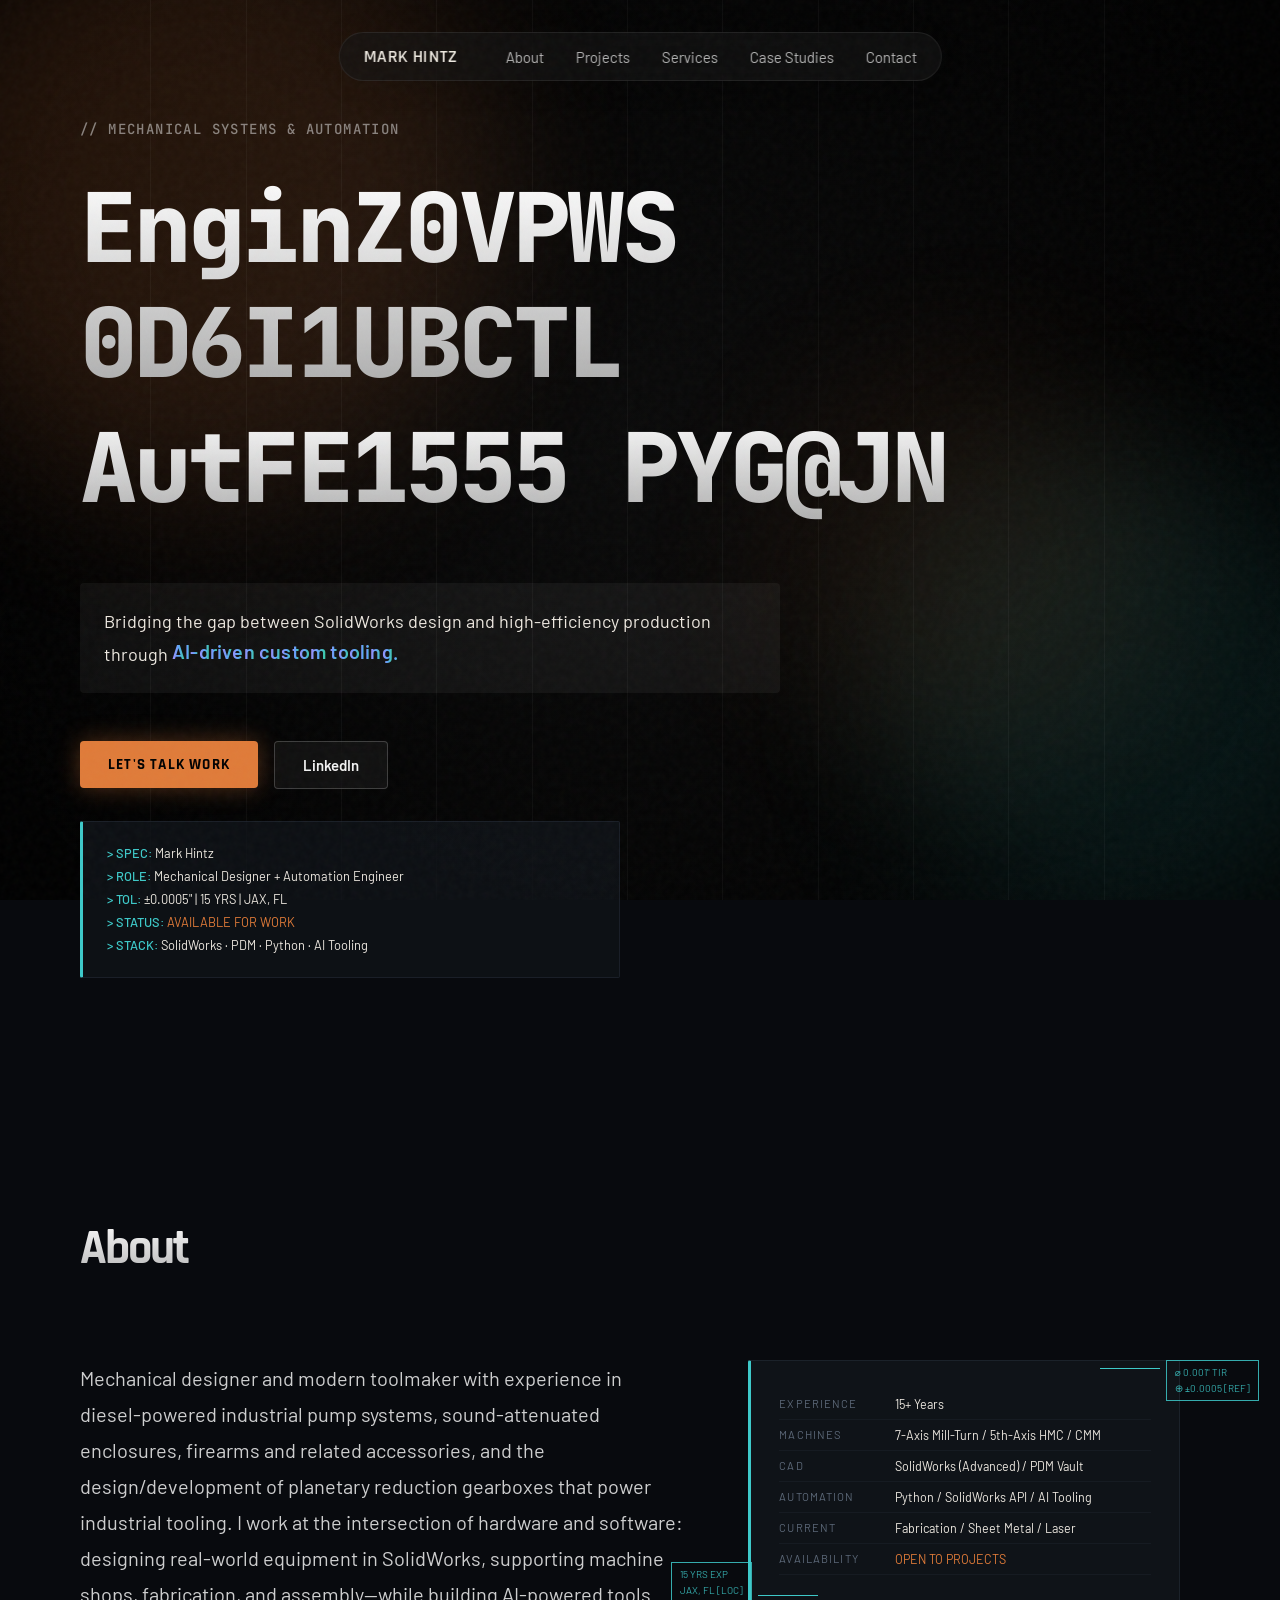
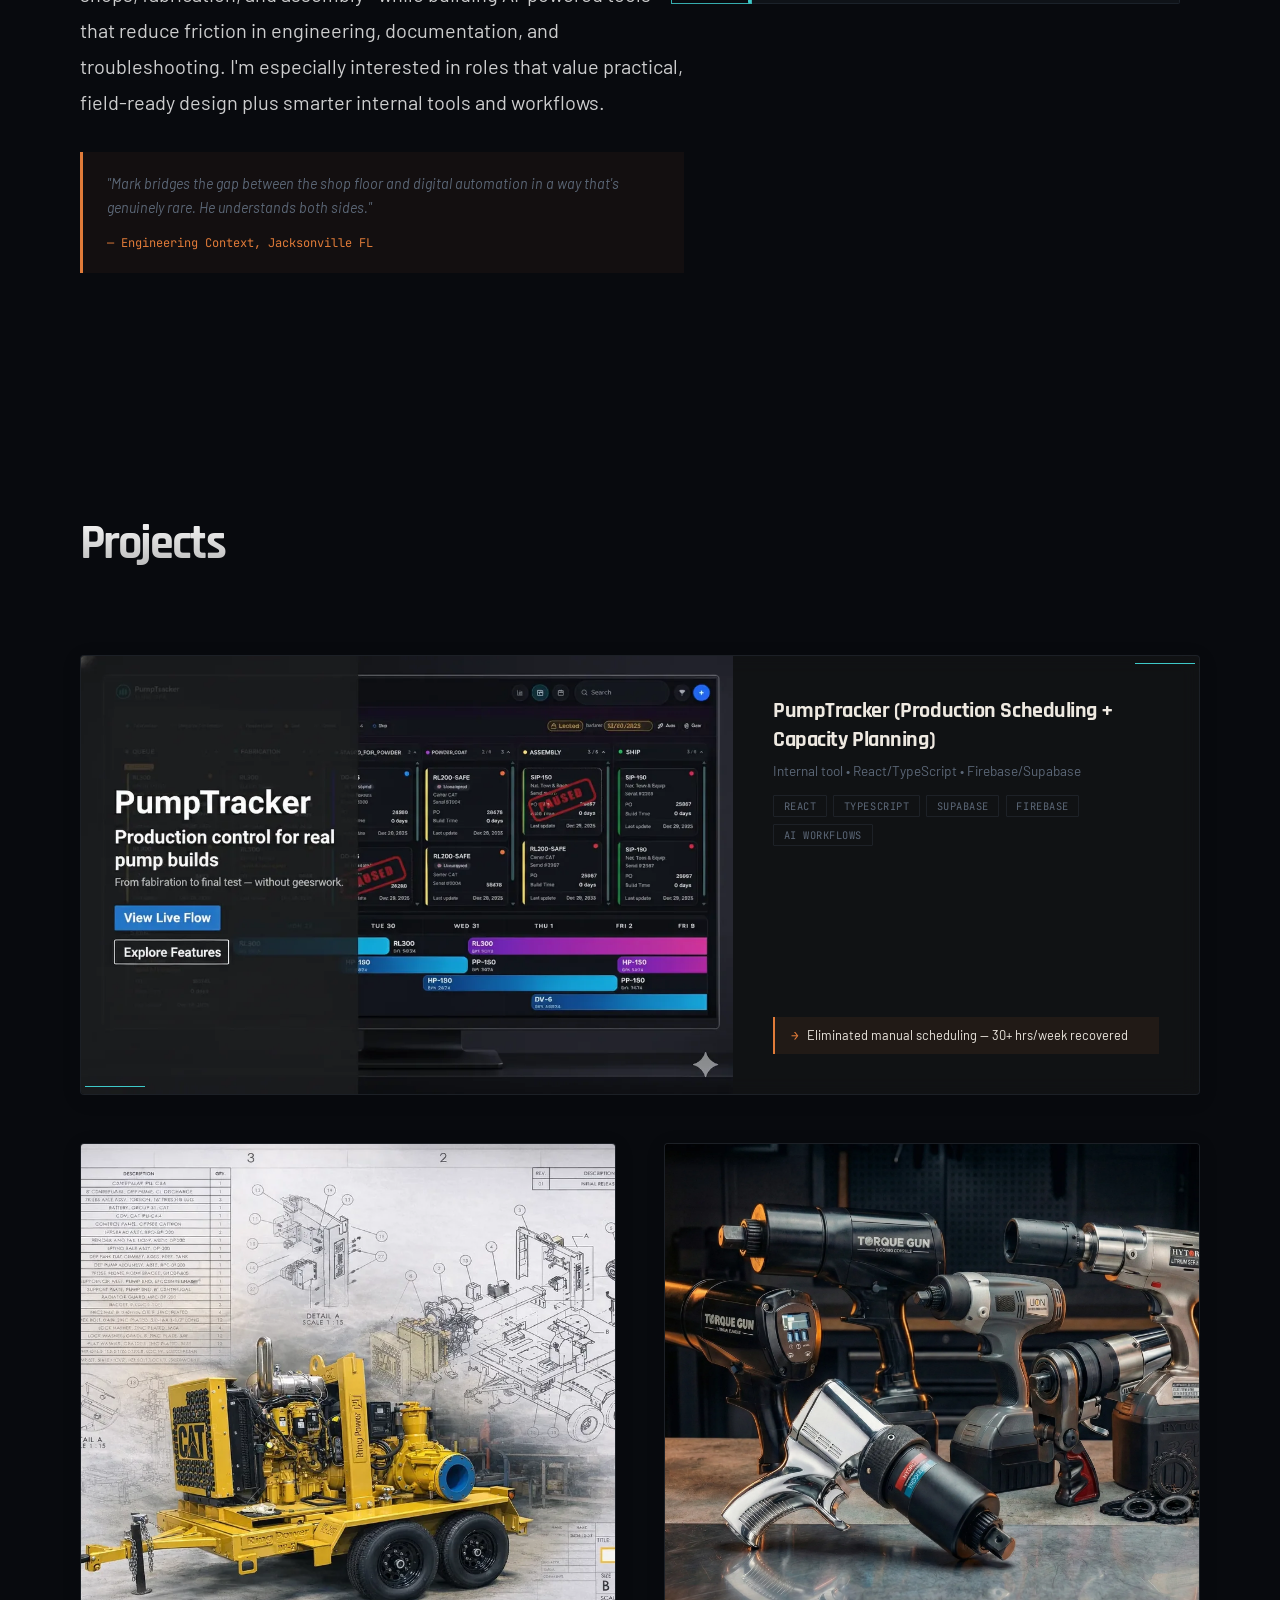
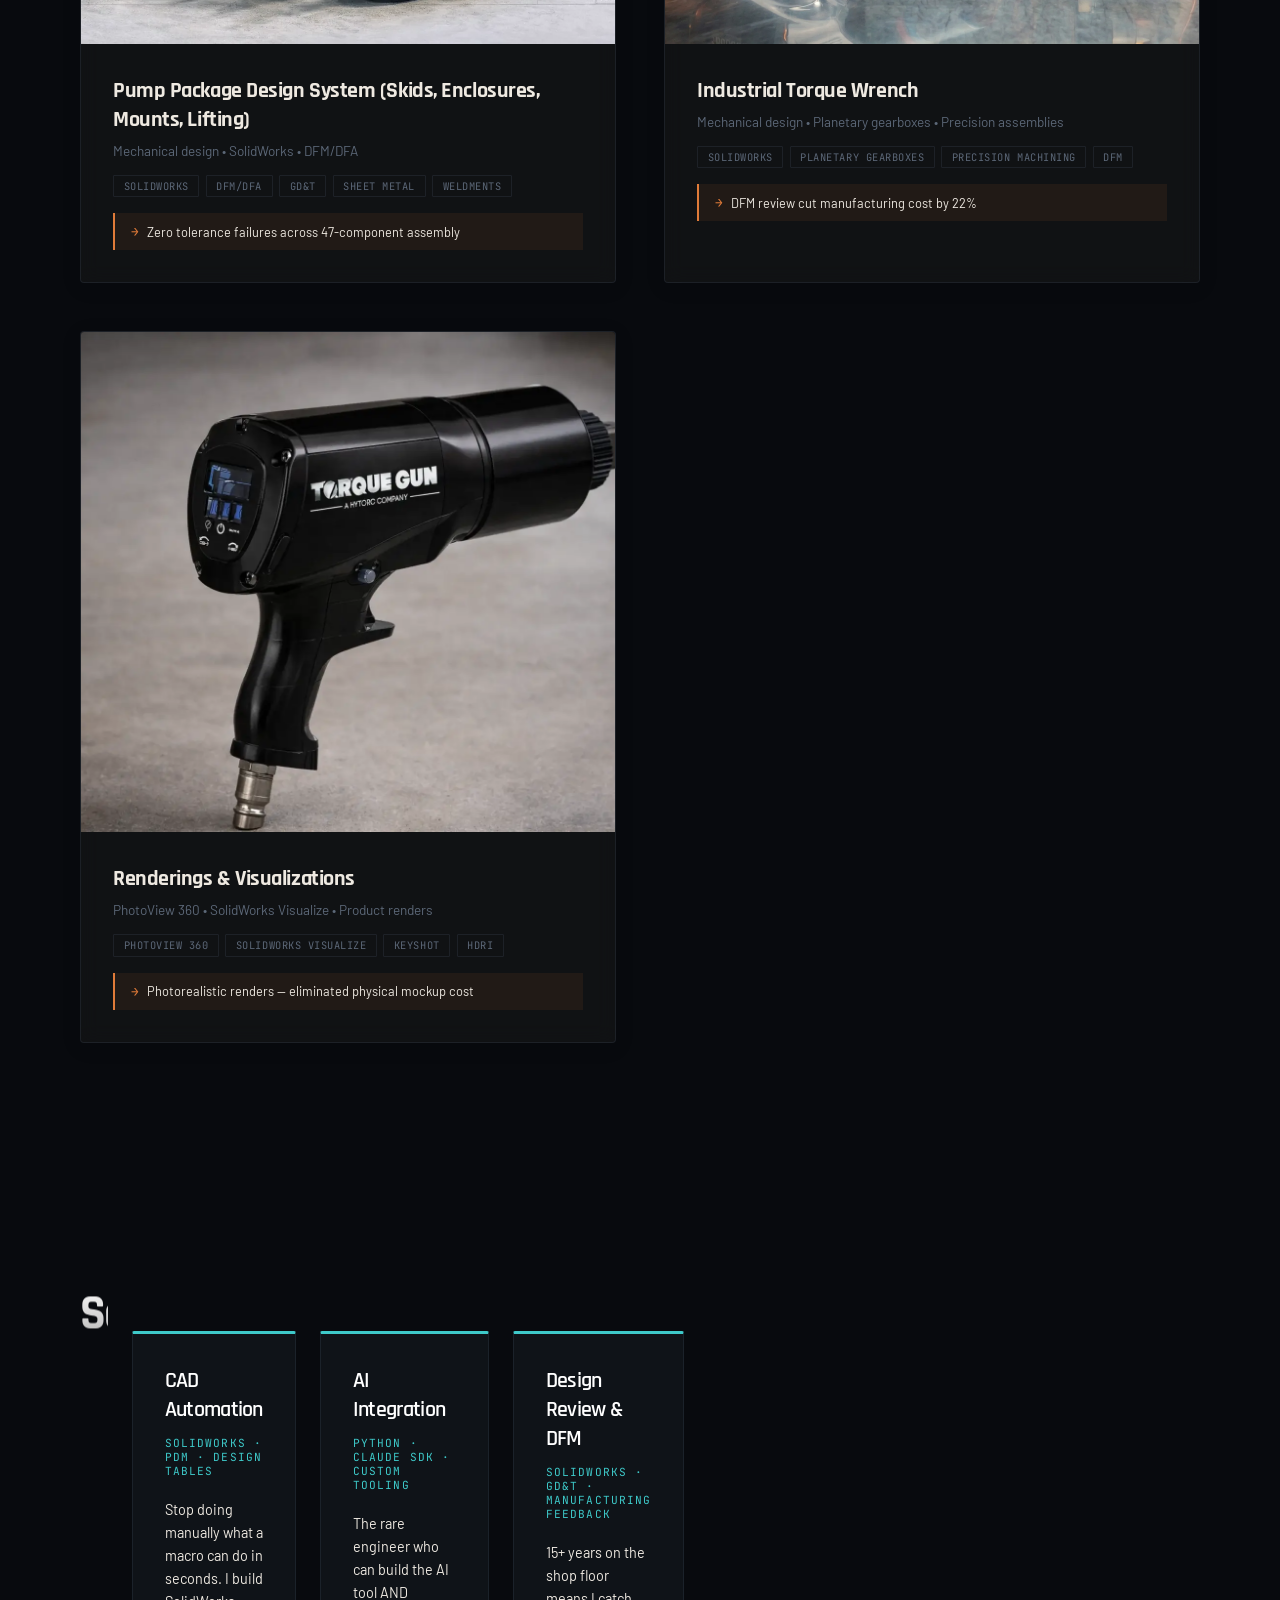
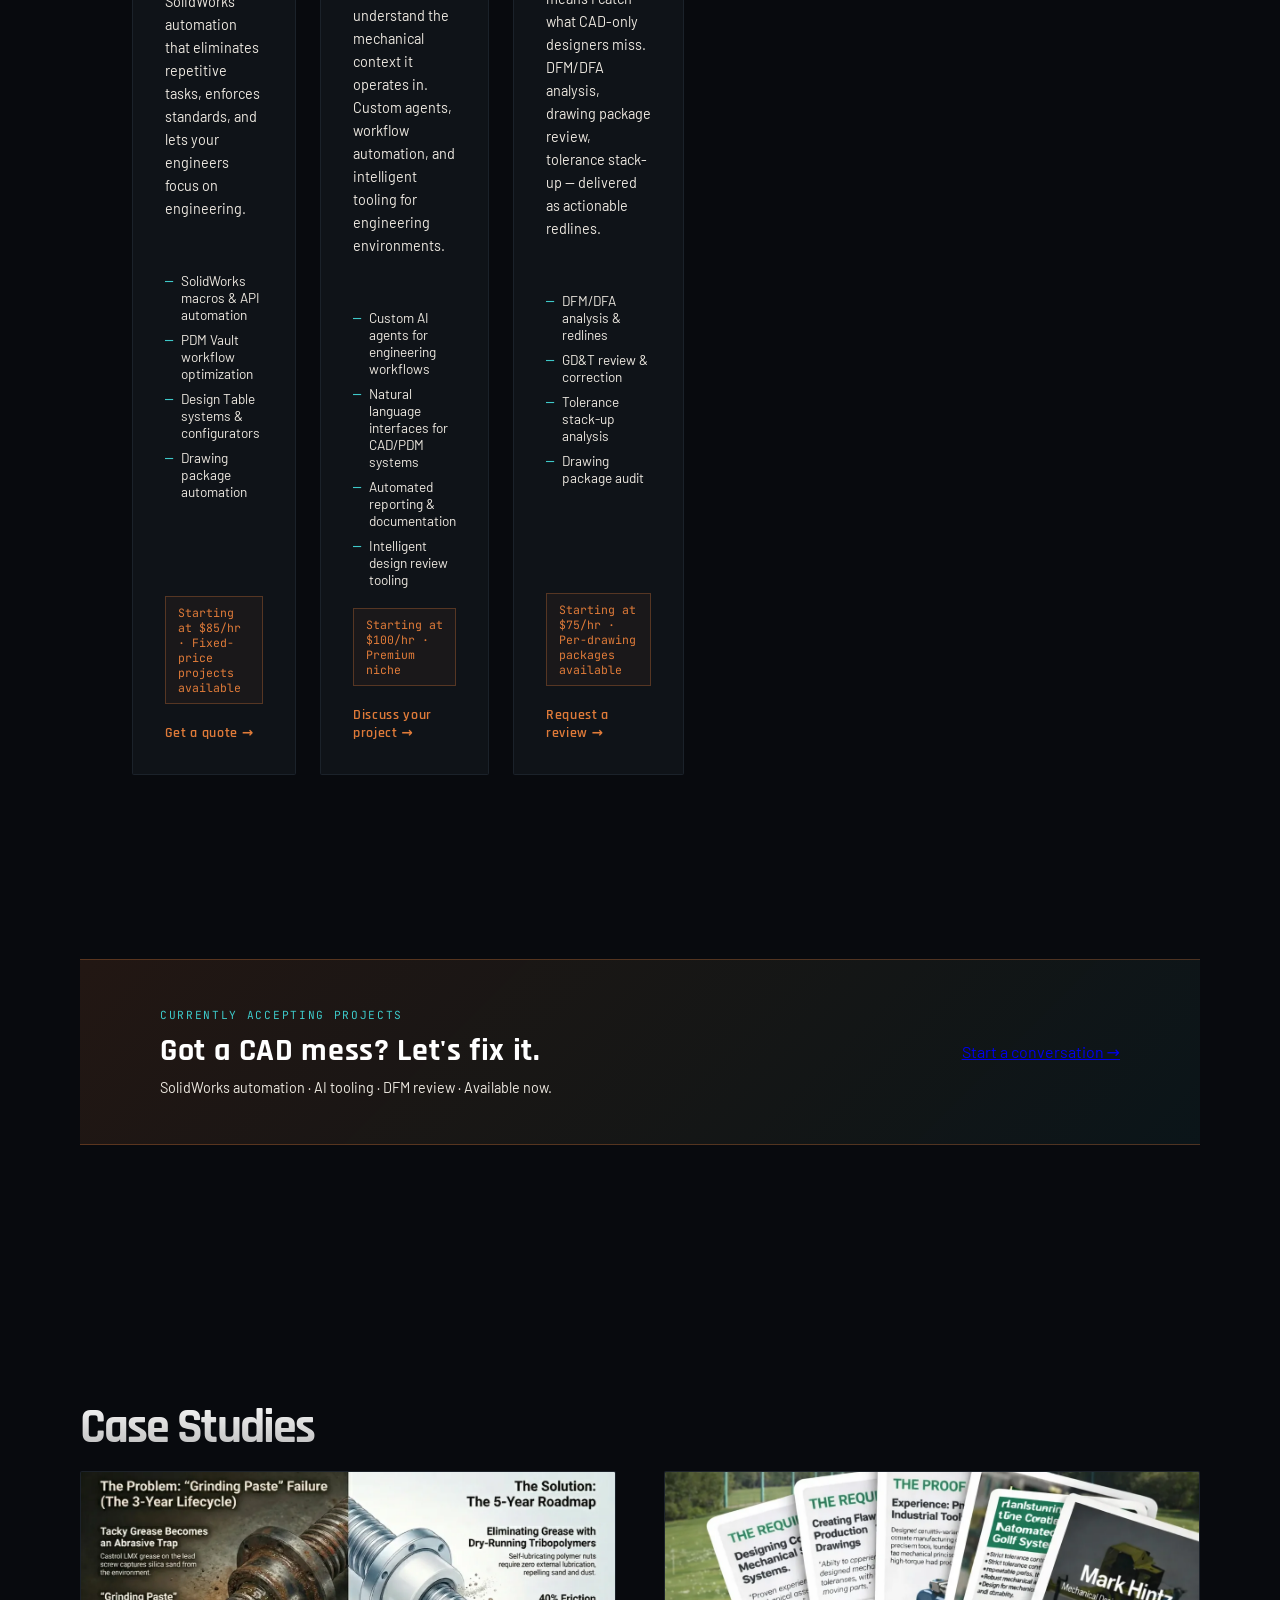
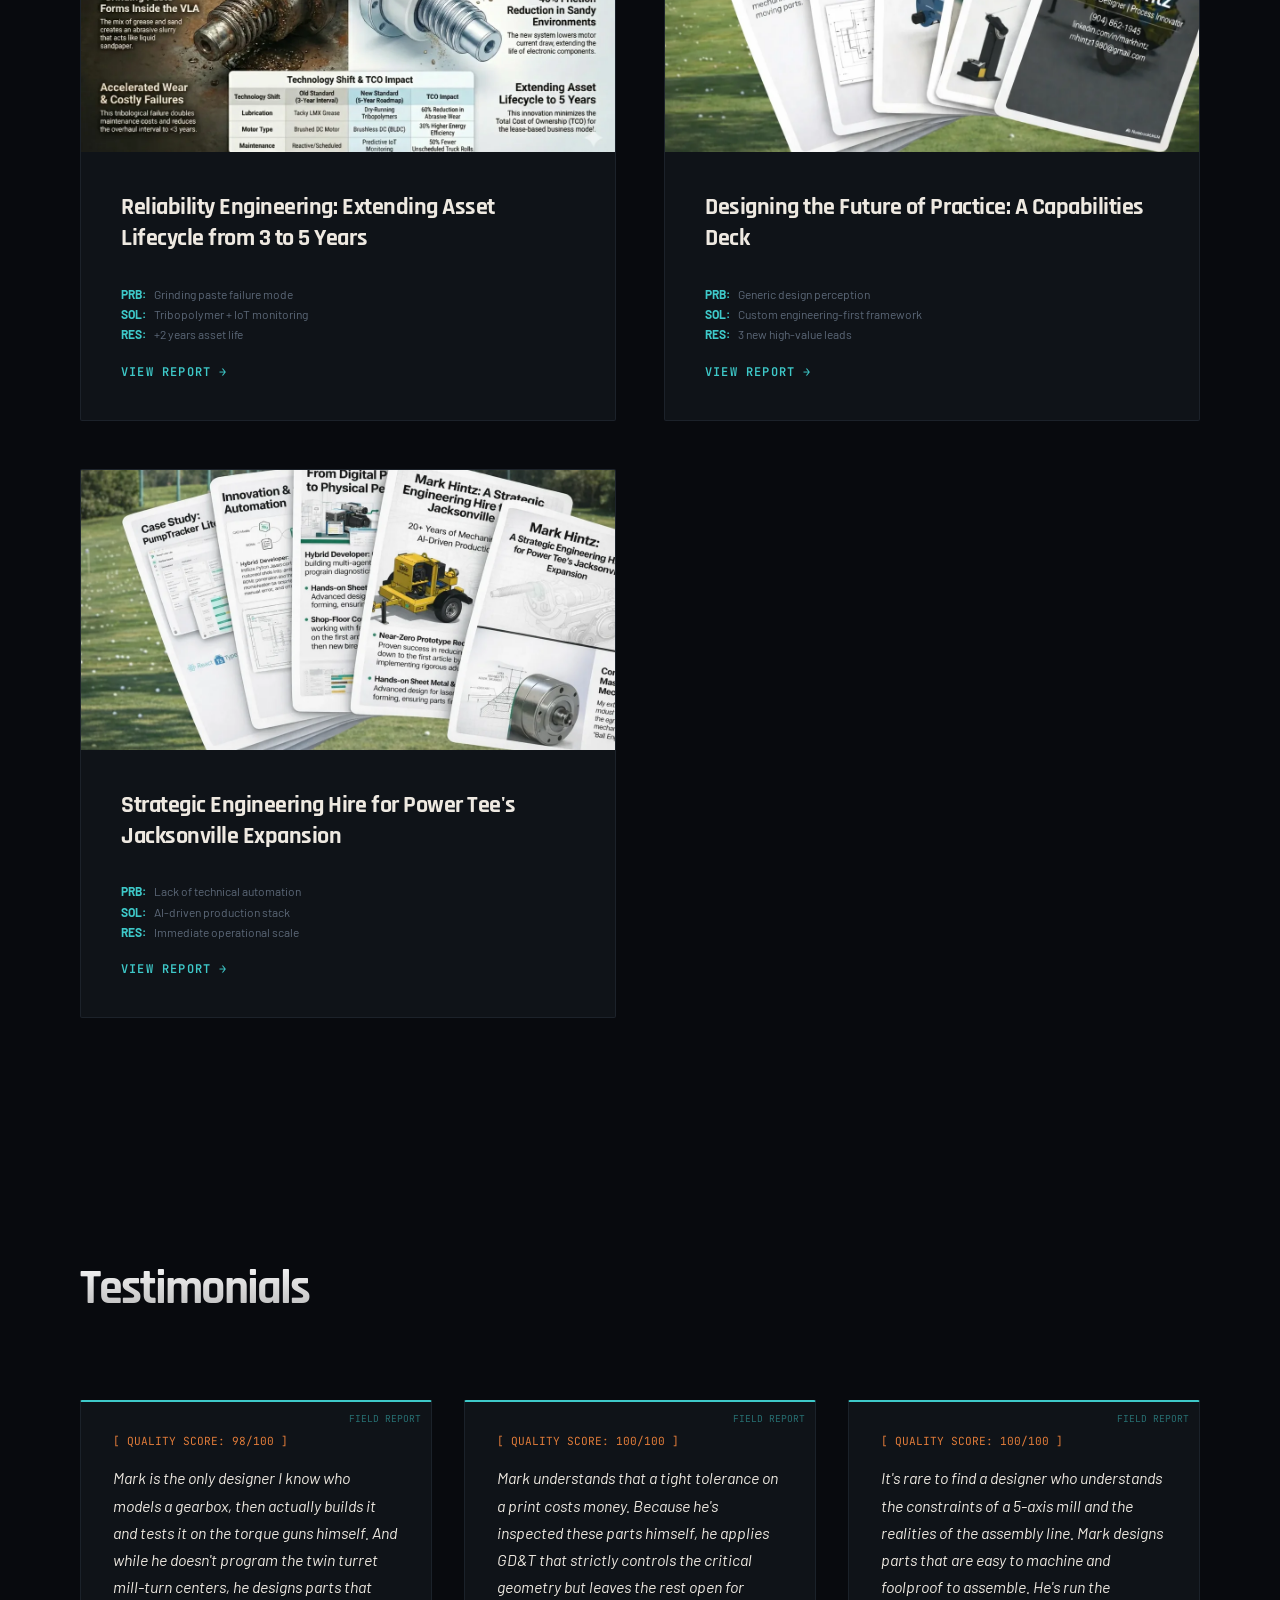
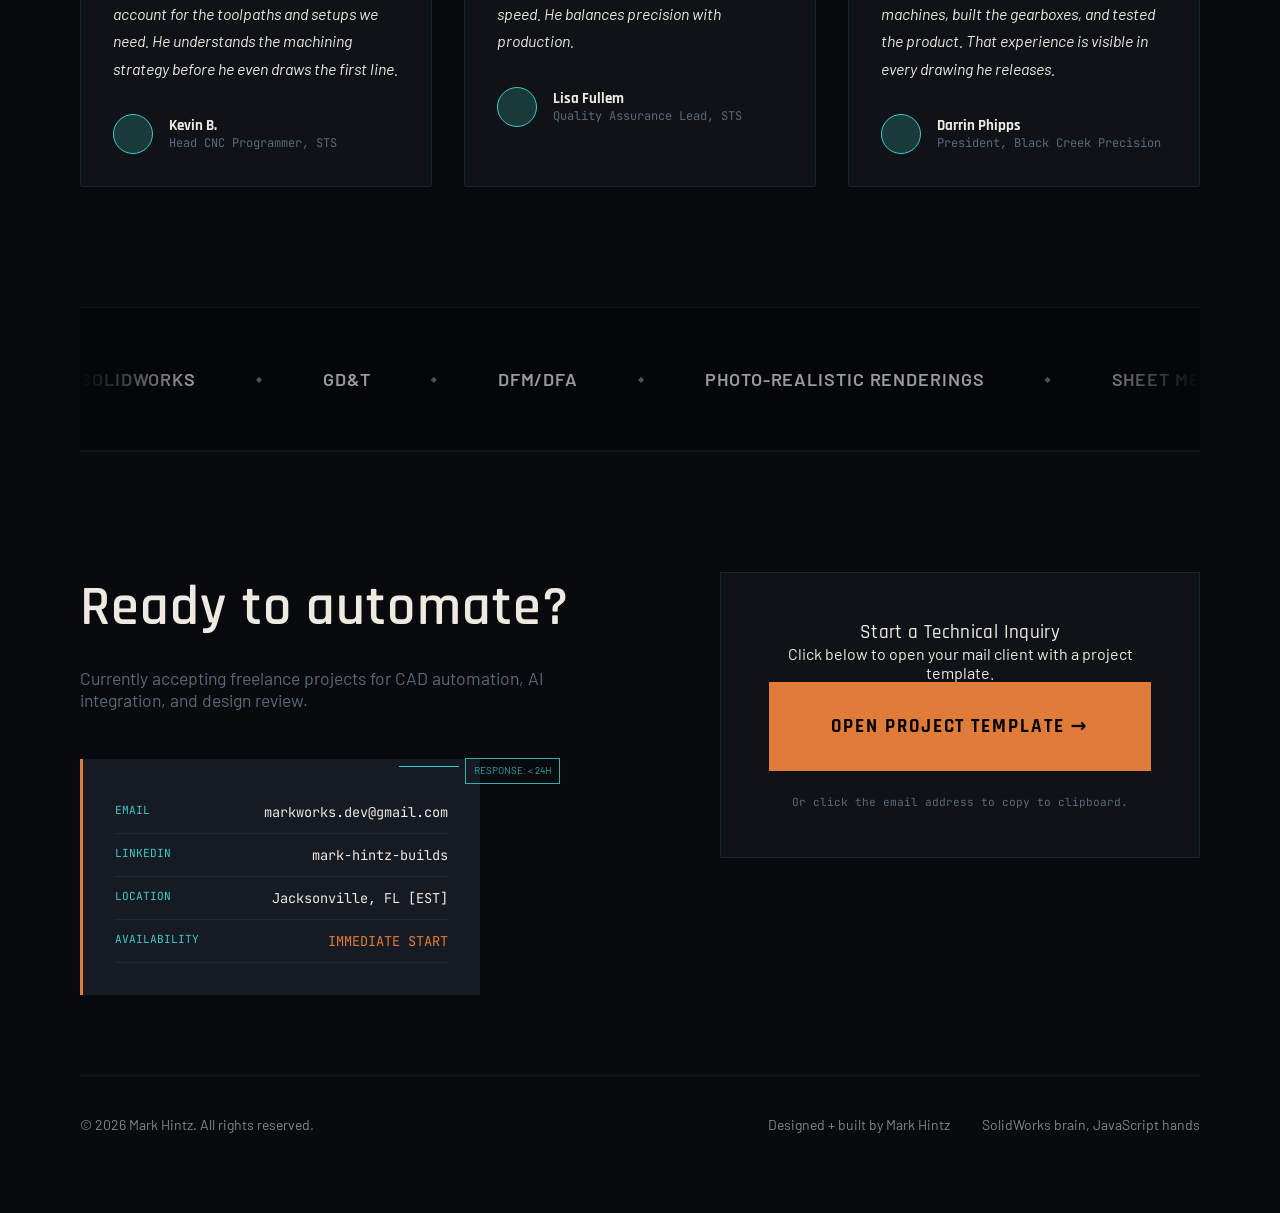
==== commit 53748266: "perf: minify CSS/JS for production (~30KB savings)" ====
--- a/index.html
+++ b/index.html
@@ -14,7 +14,7 @@
     
     
   
-<link rel="stylesheet" href="css/styles.css">
+<link rel="stylesheet" href="css/styles.min.css">
 </head>
   <body>
     <div class="bg-noise"></div>
@@ -213,6 +213,6 @@
     
   
 
-<script src="js/scripts.js"></script>
+<script src="js/scripts.min.js"></script>
 </body>
 </html>
--- a/css/styles.min.css
+++ b/css/styles.min.css
@@ -0,0 +1 @@
+:root{--bg:#080A0E;--surface:#0F1318;--surface-raised:#161B23;--accent-primary:#E07B39;--accent-secondary:#3EC9C9;--accent-dim:#1A3A3A;--text-primary:#EEE9E1;--text-muted:#5C6878;--text-bright:#FFFFFF;--grid-line:rgba(99, 120, 150, 0.07);--border:rgba(99, 120, 150, 0.15);--border-active:rgba(224, 123, 57, 0.4);--font-heading:'Rajdhani','Barlow Condensed',system-ui,sans-serif;--font-body:'Barlow',-apple-system,system-ui,sans-serif;--font-mono:'JetBrains Mono','Cascadia Code',monospace}*{font-family:var(--font-body);margin:0;padding:0;box-sizing:border-box}body{background-color:var(--bg);color:var(--text-primary);font-family:var(--font-body);overflow-x:hidden;position:relative}.bg-noise{position:fixed;top:0;left:0;width:100%;height:100%;pointer-events:none;z-index:9999;opacity:.035;background-image:url("[data-uri]")}.bg-glows{position:fixed;top:0;left:0;width:100%;height:100%;z-index:-1;overflow:hidden;background:radial-gradient(circle at 50% 50%,#0a0a0a 0,#000 100%)}.glow-blob{position:absolute;border-radius:50%;filter:blur(80px);opacity:.25;animation:floatBlob 20s infinite alternate cubic-bezier(.4,0,.2,1)}.glow-blob-1{width:600px;height:600px;background:rgba(224,123,57,.6);top:-100px;left:-100px;animation-delay:0s}.glow-blob-2{width:500px;height:500px;background:rgba(62,201,201,.4);bottom:-50px;right:-100px;animation-delay:-5s}.glow-blob-3{width:400px;height:400px;background:rgba(224,123,57,.3);top:40%;left:60%;opacity:.25;animation-delay:-10s}@keyframes floatBlob{0%{transform:translate(0,0) scale(1)}100%{transform:translate(40px,-40px) scale(1.1)}}.case-study-title,.floating-nav .nav-logo,.hero-name,.hero-title,.nav-logo,.project-title,.section-header,.section-title,.service-title,h1,h2,h3,h4,h5,h6{font-family:var(--font-heading);letter-spacing:.02em}.hero-title,h1{font-weight:700}.section-title,h2{font-weight:600}h3{font-weight:500}.grid-overlay{position:fixed;top:0;left:0;right:0;bottom:0;pointer-events:none;z-index:0}.grid-container{max-width:1400px;margin:0 auto;height:100%;display:grid;grid-template-columns:repeat(12,1fr);gap:24px;padding:0 80px}.grid-line{border-right:1px solid rgba(255,255,255,.04);height:100%}.grid-line:last-child{border-right:none}.content-wrapper{position:relative;z-index:1;max-width:1400px;margin:0 auto;padding:0 80px}.floating-nav{position:fixed;top:32px;left:50%;transform:translateX(-50%);background:rgba(20,20,20,.6);backdrop-filter:blur(16px);-webkit-backdrop-filter:blur(16px);border-radius:100px;padding:12px 24px;display:flex;align-items:center;gap:48px;z-index:100;border:1px solid rgba(255,255,255,.08);box-shadow:0 4px 30px rgba(0,0,0,.1)}.nav-logo{font-family:var(--font-heading);font-weight:600;font-size:18px;letter-spacing:.05em;text-transform:uppercase}.nav-links{display:flex;gap:32px}.nav-link{color:rgba(255,255,255,.7);text-decoration:none;font-size:15px;transition:color .2s}.nav-link:hover{color:#fff}.hero-section{min-height:100vh;display:flex;flex-direction:column;justify-content:center;padding-top:120px;padding-bottom:120px}.hero-super-header{font-family:var(--font-mono);font-size:14px;font-weight:500;text-transform:uppercase;letter-spacing:.1em;color:rgba(242,242,242,.5);margin-bottom:32px;opacity:0;transform:translateY(20px);transition:opacity .6s cubic-bezier(.4, 0, .2, 1),transform .6s cubic-bezier(.4, 0, .2, 1)}.hero-super-header.animate{opacity:1;transform:translateY(0)}.hero-title-container{margin-bottom:48px;min-height:240px}.hero-title-line{font-size:96px;font-weight:800;line-height:1.2;letter-spacing:-.04em;color:#f2f2f2;padding-bottom:.1em;background:linear-gradient(180deg,#fff 0,#a5a5a5 100%);-webkit-background-clip:text;-webkit-text-fill-color:transparent;background-clip:text;text-fill-color:transparent;opacity:1;transform:translateY(0);display:block}.hero-title-line.magnetic-text{opacity:1!important;transform:none!important}#title-line-1{transition-delay:0.1s}#title-line-2{transition-delay:0.25s}.hero-description-box{background:rgba(255,255,255,.05);border-radius:4px;padding:24px;max-width:700px;margin-bottom:48px;overflow:visible}.hero-subtitle{font-size:18px;font-weight:400;line-height:1.6;color:var(--text-primary);margin:0;min-height:1.6em}.hero-actions{display:flex;gap:16px;align-items:center}.hero-dot{display:none}.hero-link{display:inline-block;padding:14px 28px;font-weight:600;font-size:15px;text-decoration:none;border-radius:4px;transition:all .2s ease}.hero-link:first-of-type{background:#f2f2f2;color:#0d0d0d;box-shadow:0 0 20px rgba(255,255,255,.1)}.hero-link:first-of-type:hover{background:#fff;transform:translateY(-2px);box-shadow:0 0 30px rgba(255,255,255,.3)}.hero-link:not(:first-of-type){background:rgba(255,255,255,.05);backdrop-filter:blur(10px);color:#f2f2f2;border:1px solid rgba(242,242,242,.2)}.hero-link:not(:first-of-type):hover{border-color:#f2f2f2;color:#f2f2f2;background:rgba(255,255,255,.1);box-shadow:0 0 20px rgba(255,255,255,.1)}.hero-link.hero-cta-primary{background:var(--accent-primary)!important;color:#000!important;font-family:var(--font-heading);font-weight:700;letter-spacing:.08em;text-transform:uppercase;border:none;box-shadow:0 0 24px rgba(224,123,57,.35)}.hero-link.hero-cta-primary:hover{background:#f08c50!important;color:#000!important;transform:translateY(-2px);box-shadow:0 0 36px rgba(224,123,57,.55)}.hero-spec-block{font-family:var(--font-mono);font-size:.8rem;line-height:1.8;margin:2rem 0 0;padding:1.25rem 1.5rem;background:rgba(15,19,24,.8);border:1px solid var(--border);border-left:3px solid var(--accent-secondary);border-radius:2px;max-width:540px}.spec-line{display:block}.spec-key{color:var(--accent-secondary);font-weight:500}.spec-val{color:var(--text-primary)}.spec-status.available{color:var(--accent-primary);animation:blink-status 1.2s step-end infinite}.available{color:var(--accent-primary)!important;animation:blink-status 1.2s step-end infinite}@keyframes blink-status{0%,100%{opacity:1}50%{opacity:.3}}@media (max-width:480px){.hero-spec-block{max-width:100%;font-size:.72rem;padding:1rem 1rem}}.about-section{padding:120px 0;max-width:1100px}.about-content{display:grid;grid-template-columns:7fr 5fr;gap:4rem;align-items:start}@media (max-width:768px){.about-content{grid-template-columns:1fr;gap:2rem}}.about-text{font-size:20px;line-height:1.8;color:rgba(255,255,255,.8)}.about-testimonial{margin-top:2rem;padding:1.25rem 1.5rem;border-left:3px solid var(--accent-primary);background:rgba(224,123,57,.05);font-style:italic;color:var(--text-muted);font-size:.9rem;line-height:1.7}.about-testimonial cite{display:block;margin-top:.75rem;font-style:normal;font-size:.75rem;color:var(--accent-primary);font-family:var(--font-mono)}.about-spec-card{font-family:var(--font-mono);font-size:.78rem;background:var(--surface);border:1px solid var(--border);border-left:3px solid var(--accent-secondary);padding:1.75rem;border-radius:2px;position:relative}.spec-card-row{display:flex;gap:1rem;padding:.5rem 0;border-bottom:1px solid rgba(99,120,150,.08)}.spec-card-row:last-child{border-bottom:none}.spec-card-label{color:var(--text-muted);min-width:100px;font-size:.7rem;letter-spacing:.1em;text-transform:uppercase}.spec-card-value{color:var(--text-primary);flex:1}.spec-card-value.available{color:var(--accent-primary);animation:blink-status 1.2s step-end infinite}.tolerance-zone{position:relative}.tol-callout{position:absolute;pointer-events:none;opacity:0;transition:opacity .4s ease .3s}.tolerance-zone.tol-visible .tol-callout{opacity:1}.tol-callout-tr{top:-1px;right:-80px;display:flex;align-items:flex-start;gap:6px}.tol-line-h{width:60px;height:1px;background:var(--accent-secondary);margin-top:8px;transform:scaleX(0);transform-origin:left;transition:transform .3s ease .1s}.tolerance-zone.tol-visible .tol-line-h{transform:scaleX(1)}.tol-callout-bl{bottom:-1px;left:-80px;display:flex;flex-direction:row-reverse;align-items:flex-end;gap:6px}.tol-line-v{width:60px;height:1px;background:var(--accent-secondary);margin-bottom:8px;transform:scaleX(0);transform-origin:right;transition:transform .3s ease .2s}.tolerance-zone.tol-visible .tol-line-v{transform:scaleX(1)}.tol-box{font-family:var(--font-mono);font-size:.62rem;color:var(--accent-secondary);border:1px solid var(--accent-secondary);padding:4px 8px;line-height:1.6;opacity:.85;white-space:nowrap;display:flex;flex-direction:column}@media (max-width:899px){.tol-callout{display:none}}.projects-section{padding:120px 0}.section-title{font-size:48px;font-weight:800;letter-spacing:-.04em;margin-bottom:80px;background:linear-gradient(180deg,#fff 0,#b0b0b0 100%);-webkit-background-clip:text;-webkit-text-fill-color:transparent;background-clip:text}.projects-grid{display:grid;grid-template-columns:repeat(2,1fr);gap:48px;grid-auto-flow:dense}.project-card.span-2{grid-column:span 2}@media (max-width:1024px){.project-card.span-2{grid-column:span 1}}.project-card{cursor:pointer;overflow:hidden;border-radius:4px;background:rgba(30,30,30,.4);border:1px solid var(--border);backdrop-filter:blur(10px);-webkit-backdrop-filter:blur(10px);transition:transform .25s ease,border-color .25s ease,box-shadow .25s ease;box-shadow:0 4px 20px rgba(0,0,0,.1);position:relative}.project-card:hover{transform:translateY(-4px);border-color:var(--border-active);box-shadow:0 12px 40px rgba(224,123,57,.12),0 0 0 1px rgba(224,123,57,.15)}.project-card.featured{grid-column:1/-1;display:grid;grid-template-columns:1.4fr 1fr;gap:0;min-height:340px;border-radius:4px}.project-card.featured .project-image-wrapper{border-radius:2px 0 0 2px;height:100%;min-height:280px}.project-card.featured .project-content{padding:2.5rem;display:flex;flex-direction:column;justify-content:space-between}@media (max-width:768px){.project-card.featured{grid-column:1;grid-template-columns:1fr}.project-card.featured .project-image-wrapper{border-radius:4px 4px 0 0;min-height:200px}}.project-image-wrapper{width:100%;height:500px;overflow:hidden;position:relative}.project-card.featured .project-image-wrapper{height:100%}.project-image{width:100%;height:100%;object-fit:cover;transition:transform .4s cubic-bezier(.25, 1, .5, 1);transform:translateZ(0)}.project-card:hover .project-image{transform:scale(1.05)}.project-content{padding:2rem}.project-content-top{flex:1}.project-content-bottom{margin-top:auto}.project-title{font-size:1.4rem;font-weight:700;letter-spacing:-.02em;margin-bottom:.5rem;color:var(--text-primary)}.project-category{font-size:.85rem;color:var(--text-muted);margin-bottom:0}.project-tags{display:flex;flex-wrap:wrap;gap:.4rem;margin-top:1rem}.project-tag{font-family:var(--font-mono);font-size:.65rem;padding:.2rem .6rem;border:1px solid var(--border);color:var(--text-muted);letter-spacing:.05em;text-transform:uppercase;border-radius:1px}.project-outcome{display:flex;align-items:center;gap:.5rem;margin-top:1rem;padding:.625rem 1rem;background:rgba(224,123,57,.08);border-left:2px solid var(--accent-primary);font-size:.8rem;color:var(--text-primary)}.outcome-icon{color:var(--accent-primary);font-family:var(--font-mono);flex-shrink:0}.toolpath-overlay{position:absolute;inset:0;pointer-events:none;opacity:0;transition:opacity .3s ease}.project-card.featured:hover .toolpath-overlay{opacity:1}.toolpath-svg{width:100%;height:100%}.project-card.featured:hover .toolpath-line{animation:draw-toolpath 1.5s ease forwards}@keyframes draw-toolpath{to{stroke-dashoffset:0}}.reveal-ready{opacity:0;transform:translateY(20px);transition:opacity .5s ease,transform .5s ease}.reveal-ready.visible{opacity:1;transform:translateY(0)}.services-section{padding:120px 0;display:grid;grid-template-columns:repeat(12,1fr);gap:24px}.services-sticky{grid-column:1/5;position:sticky;top:120px;align-self:start}.services-content{grid-column:5/13}.service-item{border-top:1px solid rgba(255,255,255,.08);padding:64px 0}.service-item:last-child{border-bottom:1px solid rgba(255,255,255,.1)}.service-title{font-size:40px;font-weight:700;letter-spacing:-.03em;margin-bottom:24px}.service-description{font-size:18px;line-height:1.6;color:rgba(255,255,255,.7);margin-bottom:32px;max-width:600px}.service-tags{display:flex;gap:16px;flex-wrap:wrap}.service-tag{background:rgba(255,255,255,.1);padding:12px 24px;border-radius:100px;font-size:14px;font-weight:500}.case-studies-section{padding:120px 0}.case-studies-grid{display:grid;grid-template-columns:repeat(2,1fr);gap:48px}.case-study-card{background:var(--surface);border:1px solid var(--border);border-radius:2px;overflow:hidden;display:flex;flex-direction:column;transition:all .4s cubic-bezier(.25, 1, .5, 1),border-color .3s ease;position:relative}.case-study-card:hover{transform:translateY(-8px);border-color:var(--accent-secondary);box-shadow:0 20px 40px rgba(0,0,0,.3)}.case-study-image-container{width:100%;height:280px;overflow:hidden;background:linear-gradient(135deg,#1a1a1a 0,#2d2d2d 100%);position:relative}.case-study-image{width:100%;height:100%;object-fit:cover;transition:transform .6s cubic-bezier(.4, 0, .2, 1)}.blueprint-overlay{position:absolute;top:0;left:0;width:100%;height:100%;background-image:linear-gradient(var(--accent-secondary) 1px,transparent 1px),linear-gradient(90deg,var(--accent-secondary) 1px,transparent 1px);background-size:20px 20px;opacity:0;transition:opacity .3s ease;pointer-events:none;mix-blend-mode:overlay}.case-study-card:hover .blueprint-overlay{opacity:.15}.case-study-card:hover .case-study-image{transform:scale(1.05);filter:contrast(1.1) brightness(.9)}.case-study-info{padding:2.5rem;flex:1;display:flex;flex-direction:column}.case-study-title{font-size:1.5rem;font-weight:700;letter-spacing:-.02em;margin-bottom:1rem;line-height:1.3}.case-study-summary{font-family:var(--font-mono);font-size:.75rem;margin:1rem 0;color:var(--text-muted)}.case-study-summary .label{color:var(--accent-secondary);margin-right:.5rem;font-weight:700}.summary-line{margin-bottom:.4rem;display:flex}.case-study-cta{display:inline-flex;align-items:center;gap:8px;font-size:.75rem;font-weight:600;color:var(--accent-secondary);text-transform:uppercase;letter-spacing:.1em;margin-top:auto;font-family:var(--font-mono)}.testimonials-section{padding:120px 0}.testimonials-grid{display:grid;grid-template-columns:repeat(3,1fr);gap:32px}.testimonial-card{background:var(--surface);border:1px solid var(--border);padding:2rem;position:relative;border-top:2px solid var(--accent-secondary);border-radius:2px;transition:transform .3s ease,border-color .3s ease}.testimonial-card:hover{transform:translateY(-4px);border-color:var(--accent-secondary)}.testimonial-card::before{content:"FIELD REPORT";position:absolute;top:10px;right:10px;font-family:var(--font-mono);font-size:.6rem;color:var(--accent-secondary);opacity:.5}.quality-score{font-family:var(--font-mono);font-size:.7rem;color:var(--accent-primary);margin-bottom:1rem}.testimonial-text{font-size:1rem;line-height:1.7;color:var(--text-primary);margin-bottom:2rem;font-style:italic}.testimonial-author{display:flex;align-items:center;gap:16px}.testimonial-avatar{width:40px;height:40px;border-radius:50%;background:var(--accent-dim);border:1px solid var(--accent-secondary);flex-shrink:0}.testimonial-name{font-weight:700;font-size:.95rem;font-family:var(--font-heading)}.testimonial-role{font-size:.75rem;color:var(--text-muted);font-family:var(--font-mono)}.footer-section{padding:120px 0 80px;border-top:1px solid var(--border);min-height:60vh}.contact-container{display:grid;grid-template-columns:1.2fr 1fr;gap:4rem;padding-bottom:80px}.contact-title{font-size:3.5rem;margin-bottom:1.5rem}.contact-description{font-size:1.1rem;color:var(--text-muted);max-width:480px;margin-bottom:3rem}.contact-details-card{background:var(--surface-raised);padding:2rem;border-left:3px solid var(--accent-primary);max-width:400px;position:relative}.detail-row{display:flex;justify-content:space-between;padding:.75rem 0;border-bottom:1px solid rgba(255,255,255,.05)}.detail-label{font-family:var(--font-mono);font-size:.7rem;color:var(--accent-secondary)}.detail-value{font-family:var(--font-mono);font-size:.85rem;color:var(--text-primary);text-decoration:none;transition:color .2s}.detail-value:hover{color:var(--accent-primary)}.large-contact-button{display:block;width:100%;background:var(--accent-primary);color:#000;text-align:center;padding:2rem;font-family:var(--font-heading);font-weight:700;font-size:1.2rem;text-decoration:none;text-transform:uppercase;letter-spacing:.1em;transition:transform .2s,background .2s}.large-contact-button:hover{background:#f08c50;transform:scale(1.02)}.inquiry-panel{background:var(--surface);border:1px solid var(--border);padding:3rem;text-align:center}.copy-hint{font-family:var(--font-mono);font-size:.7rem;color:var(--text-muted);margin-top:1.5rem}.footer-bottom{display:flex;justify-content:space-between;align-items:center;padding-top:40px;border-top:1px solid var(--border)}.footer-copyright{font-size:14px;color:rgba(255,255,255,.5)}.footer-credits{display:flex;gap:32px;font-size:14px;color:rgba(255,255,255,.5)}@media (max-width:900px){.contact-container{grid-template-columns:1fr;gap:3rem}.contact-title{font-size:2.5rem}}.cta-button{background:#fff;color:#000;padding:16px 32px;border-radius:100px;font-weight:600;font-size:15px;text-decoration:none;transition:transform .2s,box-shadow .2s;box-shadow:0 4px 20px rgba(0,0,0,.3);text-align:center}.cta-button:hover{transform:translateY(-2px);box-shadow:0 8px 30px rgba(0,0,0,.4)}.cta-button-secondary{background:rgba(255,255,255,.1);color:#fff;backdrop-filter:blur(10px)}.lightbox{display:none;position:fixed;top:0;left:0;right:0;bottom:0;background:rgba(0,0,0,.8);backdrop-filter:blur(20px);-webkit-backdrop-filter:blur(20px);z-index:1000;justify-content:center;align-items:center}.lightbox.active{display:flex}.lightbox-content{max-width:90vw;max-height:85vh;display:flex;justify-content:center;align-items:center}.lightbox-image{max-width:100%;max-height:85vh;object-fit:contain;border-radius:8px;box-shadow:0 20px 60px rgba(0,0,0,.5)}.lightbox-close{position:absolute;top:24px;right:32px;background:0 0;border:none;color:#fff;font-size:48px;cursor:pointer;opacity:.7;transition:opacity .2s;z-index:1001;line-height:1}.lightbox-close:hover{opacity:1}.lightbox-next,.lightbox-prev{position:absolute;top:50%;transform:translateY(-50%);background:rgba(255,255,255,.1);border:none;color:#fff;font-size:32px;cursor:pointer;padding:20px 16px;border-radius:8px;opacity:.7;transition:opacity .2s,background .2s;z-index:1001}.lightbox-next:hover,.lightbox-prev:hover{opacity:1;background:rgba(255,255,255,.2)}.lightbox-prev{left:24px}.lightbox-next{right:24px}.lightbox-counter{position:absolute;bottom:24px;left:50%;transform:translateX(-50%);color:rgba(255,255,255,.7);font-size:14px;font-weight:500}@media (max-width:1024px){.grid-container{padding:0 40px}.content-wrapper{padding:0 40px}.hero-title-line{font-size:64px}.projects-grid{grid-template-columns:1fr}.case-studies-grid,.testimonials-grid{grid-template-columns:1fr}.services-section{grid-template-columns:1fr}.services-sticky{position:relative;top:0;grid-column:1/-1}.services-content{grid-column:1/-1}}@media (max-width:640px){.grid-container{padding:0 24px}.content-wrapper{padding:0 24px}.floating-nav{width:auto;max-width:calc(100% - 32px);gap:16px;padding:12px 20px;overflow-x:auto;-webkit-overflow-scrolling:touch;white-space:nowrap;justify-content:flex-start;scrollbar-width:none;-ms-overflow-style:none}.floating-nav::-webkit-scrollbar{display:none}.nav-logo{display:none}.nav-links{gap:24px;display:flex;flex-wrap:nowrap}.hero-title-line{font-size:48px}.hero-title-container{grid-column:1/-1}.hero-actions,.hero-subtitle{grid-column:1/-1}.case-studies-grid,.testimonials-grid{grid-template-columns:1fr}.footer-cta{font-size:48px}.footer-bottom{flex-direction:column;gap:24px;align-items:flex-start}.fixed-cta{right:16px;bottom:16px}}.reveal-mask{overflow:hidden;display:block}.reveal-text{transform:translateY(110%);transition:transform 1.2s cubic-bezier(.16, 1, .3, 1);display:block;will-change:transform}.reveal-mask.animate .reveal-text{transform:translateY(0)}.magnetic-text{display:inline-flex;flex-wrap:wrap;overflow:hidden}.magnetic-text .char{display:inline-block;opacity:0;transform:translateY(100%);animation:magneticReveal .8s cubic-bezier(.16,1,.3,1) forwards;background:linear-gradient(180deg,#fff 0,#a5a5a5 100%)!important;-webkit-background-clip:text!important;-webkit-text-fill-color:transparent!important;background-clip:text!important;color:#fff}@keyframes magneticReveal{0%{opacity:0;transform:translateY(100%) rotate(8deg)}60%{opacity:1;transform:translateY(-5%) rotate(-1deg)}100%{opacity:1;transform:translateY(0) rotate(0)}}.magnetic-text .char:first-child{animation-delay:50ms}.magnetic-text .char:nth-child(2){animation-delay:80ms}.magnetic-text .char:nth-child(3){animation-delay:.11s}.magnetic-text .char:nth-child(4){animation-delay:.14s}.magnetic-text .char:nth-child(5){animation-delay:.17s}.magnetic-text .char:nth-child(6){animation-delay:.2s}.magnetic-text .char:nth-child(7){animation-delay:.23s}.magnetic-text .char:nth-child(8){animation-delay:.26s}.magnetic-text .char:nth-child(9){animation-delay:.29s}.magnetic-text .char:nth-child(10){animation-delay:.32s}.magnetic-text .word{display:inline-flex;margin-right:.3em;white-space:nowrap}.magnetic-text .word:last-child{margin-right:0}.parallax-layer{transition:transform .4s cubic-bezier(.25, .46, .45, .94);will-change:transform}.parallax-layer-1{--parallax-speed:0.02}.parallax-layer-2{--parallax-speed:0.04}.parallax-layer-3{--parallax-speed:0.06}.rolling-text{display:inline-flex;overflow:hidden;position:relative;cursor:pointer}.rolling-text .char-wrapper{display:inline-block;position:relative;transition:transform .4s cubic-bezier(.16, 1, .3, 1)}.rolling-text .char-wrapper::after{content:attr(data-char);position:absolute;top:100%;left:0;color:#fff}.rolling-text:hover .char-wrapper{transform:translateY(-100%)}.rolling-text .char-wrapper:first-child{transition-delay:0s}.rolling-text .char-wrapper:nth-child(2){transition-delay:20ms}.rolling-text .char-wrapper:nth-child(3){transition-delay:40ms}.rolling-text .char-wrapper:nth-child(4){transition-delay:60ms}.rolling-text .char-wrapper:nth-child(5){transition-delay:80ms}.rolling-text .char-wrapper:nth-child(6){transition-delay:0.1s}.rolling-text .char-wrapper:nth-child(7){transition-delay:0.12s}.rolling-text .char-wrapper:nth-child(8){transition-delay:0.14s}.rolling-text .char-wrapper:nth-child(9){transition-delay:0.16s}.rolling-text .char-wrapper:nth-child(10){transition-delay:0.18s}.rolling-text .char-wrapper:nth-child(11){transition-delay:0.2s}.rolling-text .char-wrapper:nth-child(12){transition-delay:0.22s}.text-cycle-container{position:relative;display:inline-block;min-width:300px;min-height:1.4em;vertical-align:baseline;overflow:visible}.text-cycle-word{position:absolute;left:0;top:0;display:inline-flex;white-space:nowrap;opacity:0;transform:translateY(100%)}.text-cycle-word.active{opacity:1;transform:translateY(0);font-weight:600;font-size:1.1em;letter-spacing:.01em}.text-cycle-word.active .cycle-char{background:linear-gradient(90deg,#a78bfa 0,#60a5fa 50%,#34d399 100%)!important;-webkit-background-clip:text!important;background-clip:text!important;-webkit-text-fill-color:transparent!important;animation:cycleCharIn .6s cubic-bezier(.16,1,.3,1) forwards}.text-cycle-word.exit{opacity:0;transform:translateY(-100%)}.text-cycle-word .cycle-char{display:inline-block;transition:transform .5s cubic-bezier(.16, 1, .3, 1),opacity .5s cubic-bezier(.16, 1, .3, 1)}.text-cycle-word.exit .cycle-char{animation:cycleCharOut .4s cubic-bezier(.7,0,.84,0) forwards}@keyframes cycleCharIn{0%{opacity:0;transform:translateY(100%)}100%{opacity:1;transform:translateY(0)}}@keyframes cycleCharOut{0%{opacity:1;transform:translateY(0)}100%{opacity:0;transform:translateY(-100%)}}.ticker-section{padding:60px 0;overflow:hidden;border-top:1px solid rgba(255,255,255,.06);border-bottom:1px solid rgba(255,255,255,.06);background:rgba(0,0,0,.3);position:relative}.ticker-wrapper{display:flex;width:100%;overflow:hidden;mask-image:linear-gradient(to right,transparent 0%,black 10%,black 90%,transparent 100%);-webkit-mask-image:linear-gradient(to right,transparent 0%,black 10%,black 90%,transparent 100%)}.ticker-track{display:flex;gap:60px;animation:tickerScroll 30s linear infinite;will-change:transform}.ticker-wrapper:hover .ticker-track{animation-play-state:paused}.ticker-item{font-size:18px;font-weight:600;letter-spacing:.05em;text-transform:uppercase;color:rgba(255,255,255,.6);white-space:nowrap;display:flex;align-items:center;gap:60px;transition:color .3s ease}.ticker-item:hover{color:#fff}.ticker-item::after{content:"◆";font-size:8px;color:rgba(255,255,255,.3)}@keyframes tickerScroll{0%{transform:translateX(0)}100%{transform:translateX(-50%)}}.ticker-wrapper:hover .ticker-track{animation-duration:60s}@media (prefers-reduced-motion:reduce){.magnetic-text .char{animation:none;opacity:1;transform:none}.parallax-layer{transition:none}.rolling-text .char-wrapper{transition:none}.rolling-text:hover .char-wrapper{transform:none}.text-cycle-word.active .cycle-char,.text-cycle-word.exit .cycle-char{animation:none}.ticker-track{animation:none}}.services-section{padding:120px 0}.services-grid{display:grid;grid-template-columns:repeat(3,1fr);gap:1.5rem;margin-top:3rem}@media (max-width:900px){.services-grid{grid-template-columns:1fr}}.service-card{background:var(--surface);border:1px solid var(--border);border-top:3px solid var(--accent-secondary);padding:2rem;border-radius:2px;display:flex;flex-direction:column;gap:1.25rem;transition:transform .25s ease,border-color .25s ease,box-shadow .25s ease,opacity .5s ease;position:relative;opacity:0;transform:translateY(20px)}.service-card.visible{opacity:1;transform:translateY(0)}.service-card:hover{transform:translateY(-4px);border-top-color:var(--accent-primary);box-shadow:0 8px 32px rgba(224,123,57,.1)}.service-title{font-family:var(--font-heading);font-size:1.4rem;font-weight:600;color:var(--text-bright)}.service-subtitle{font-family:var(--font-mono);font-size:.7rem;color:var(--accent-secondary);letter-spacing:.1em;text-transform:uppercase;margin-top:-.75rem}.service-description{font-size:.9rem;line-height:1.6;color:var(--text-primary)}.service-deliverables{list-style:none;display:flex;flex-direction:column;gap:.5rem;padding:0;margin:0}.service-deliverables li{font-size:.85rem;color:var(--text-primary);padding-left:1rem;position:relative}.service-deliverables li::before{content:'—';position:absolute;left:0;color:var(--accent-secondary);font-family:var(--font-mono)}.service-rate{font-family:var(--font-mono);font-size:.72rem;color:var(--accent-primary);padding:.5rem .75rem;border:1px solid rgba(224,123,57,.3);background:rgba(224,123,57,.05);margin-top:auto}.service-cta{font-family:var(--font-heading);font-size:.85rem;font-weight:600;color:var(--accent-primary);text-decoration:none;letter-spacing:.05em;display:flex;align-items:center;gap:.4rem;transition:gap .2s ease}.service-cta:hover{gap:.8rem}.sticky-cta{position:fixed;bottom:2rem;right:2rem;z-index:1000;background:var(--accent-primary);color:#000;font-family:var(--font-heading);font-weight:600;font-size:.85rem;letter-spacing:.08em;text-transform:uppercase;padding:.875rem 1.5rem;border:none;cursor:pointer;opacity:0;transform:translateY(20px);transition:opacity .3s ease,transform .3s ease,background .2s ease;pointer-events:none;border-radius:1px}.sticky-cta.visible{opacity:1;transform:translateY(0);pointer-events:all}.sticky-cta:hover{background:#f08c50}@media (max-width:768px){.sticky-cta{bottom:1rem;right:1rem;padding:.75rem 1.25rem;font-size:.8rem}}.conversion-banner{background:linear-gradient(135deg,rgba(224,123,57,.12) 0,rgba(62,201,201,.06) 100%);border-top:1px solid rgba(224,123,57,.3);border-bottom:1px solid rgba(224,123,57,.3);padding:3rem 0;margin:4rem 0}.conversion-inner{max-width:1400px;margin:0 auto;padding:0 80px;display:flex;justify-content:space-between;align-items:center;gap:2rem}.conversion-eyebrow{font-family:var(--font-mono);font-size:.7rem;color:var(--accent-secondary);letter-spacing:.15em;margin-bottom:.5rem}.conversion-heading{font-family:var(--font-heading);font-size:2rem;font-weight:700;color:var(--text-bright);margin-bottom:.5rem}.conversion-sub{font-size:.9rem}
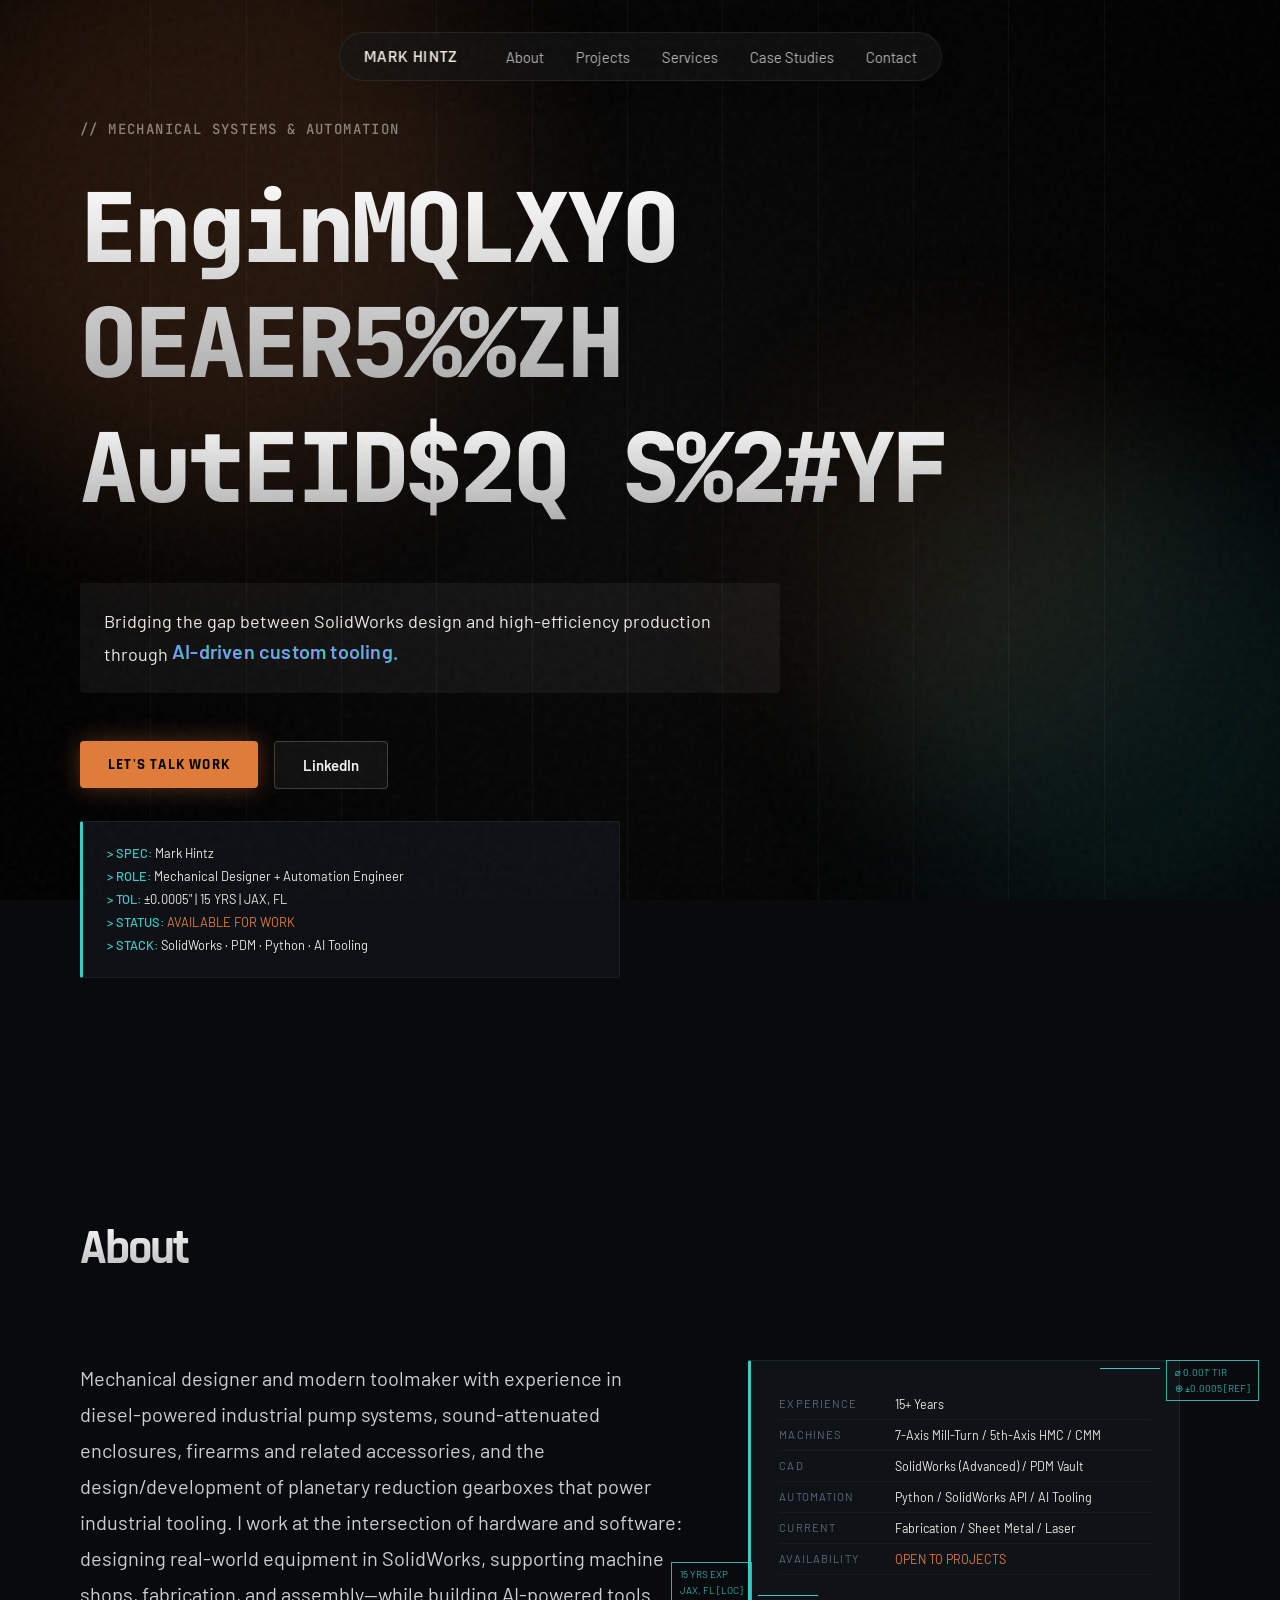
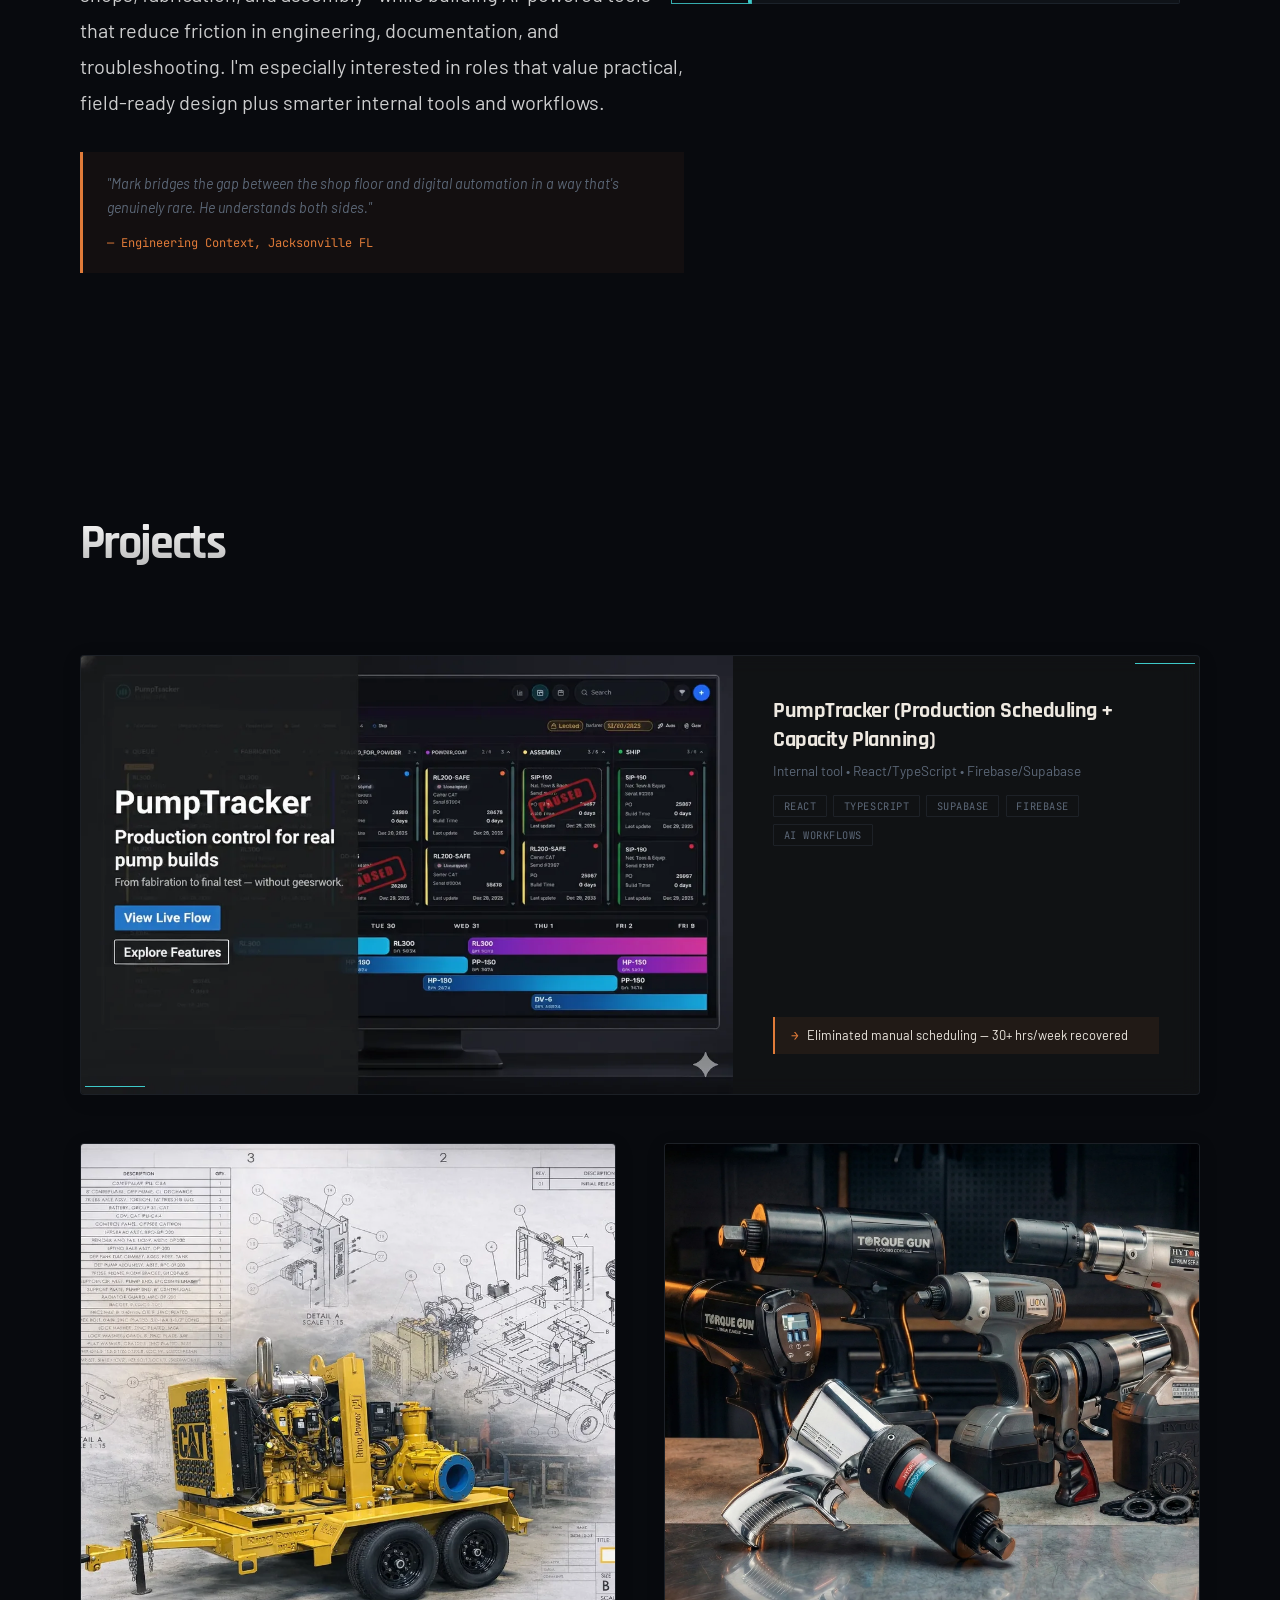
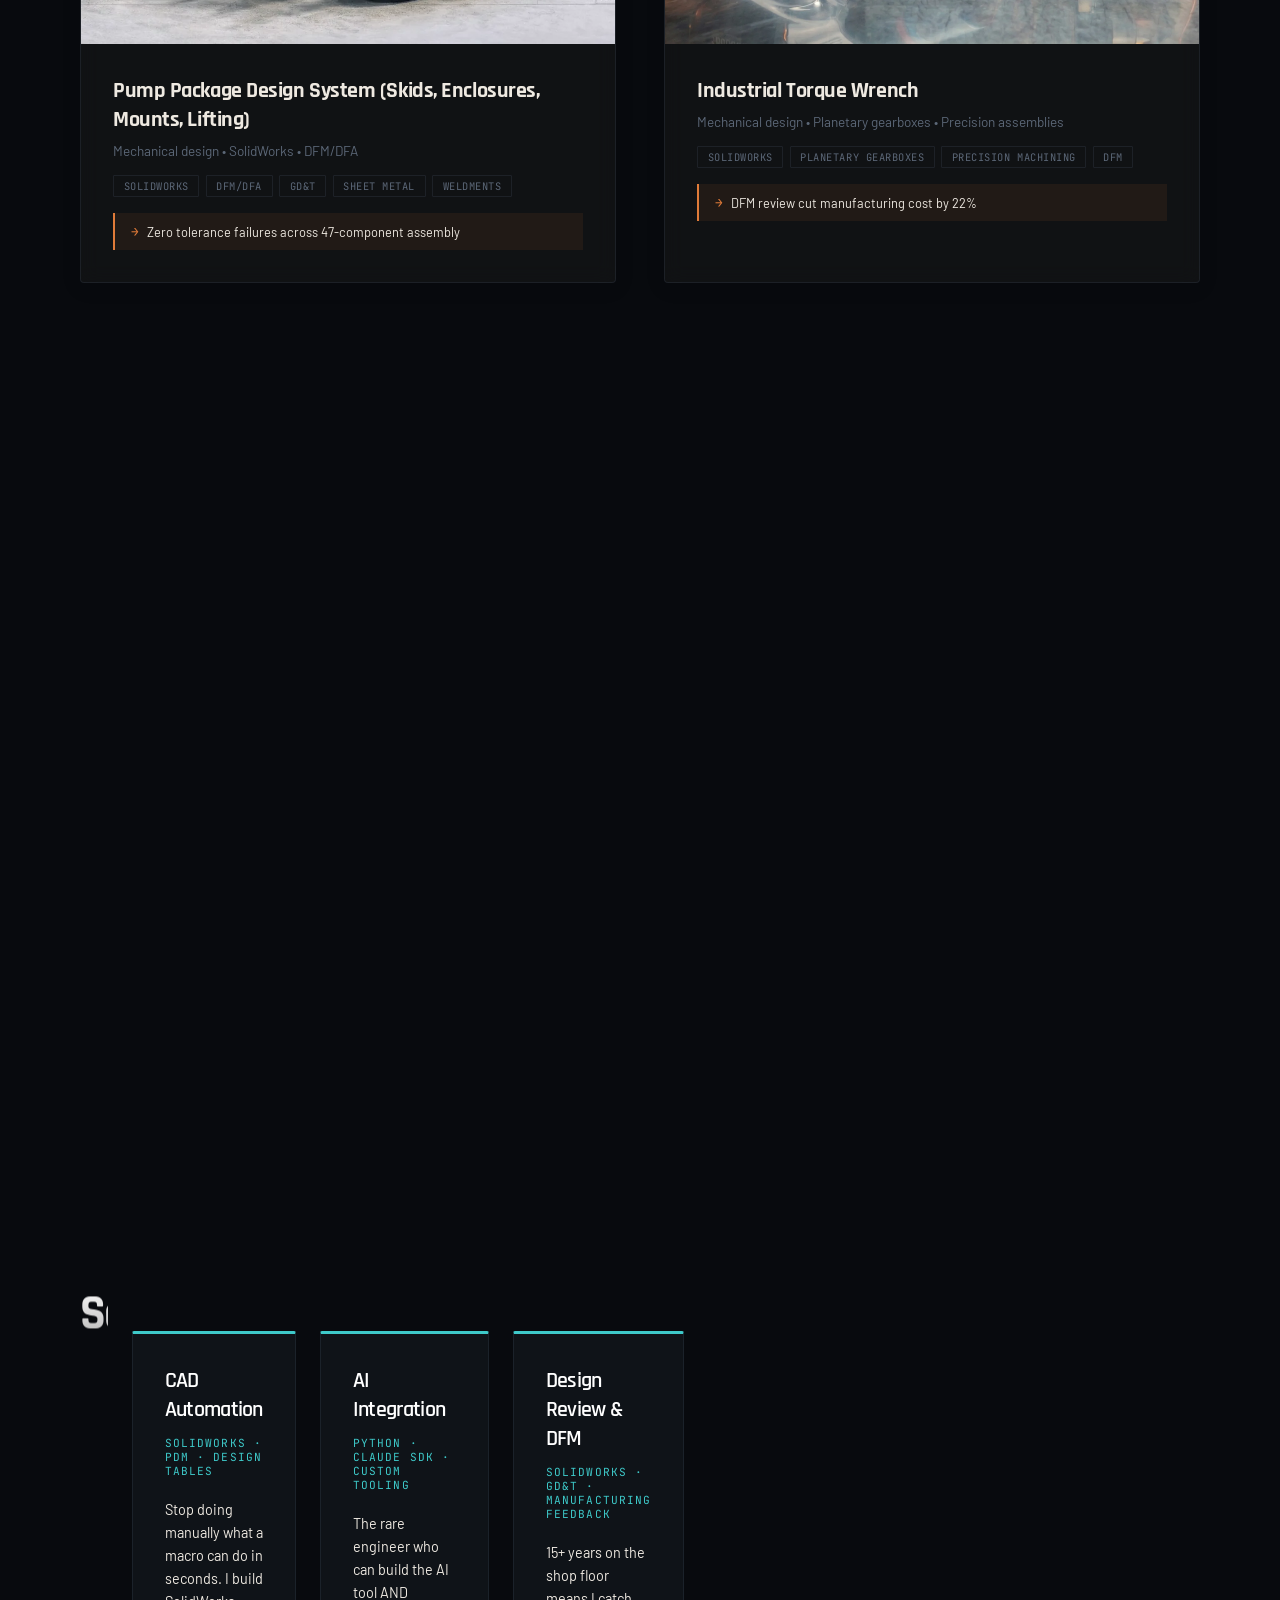
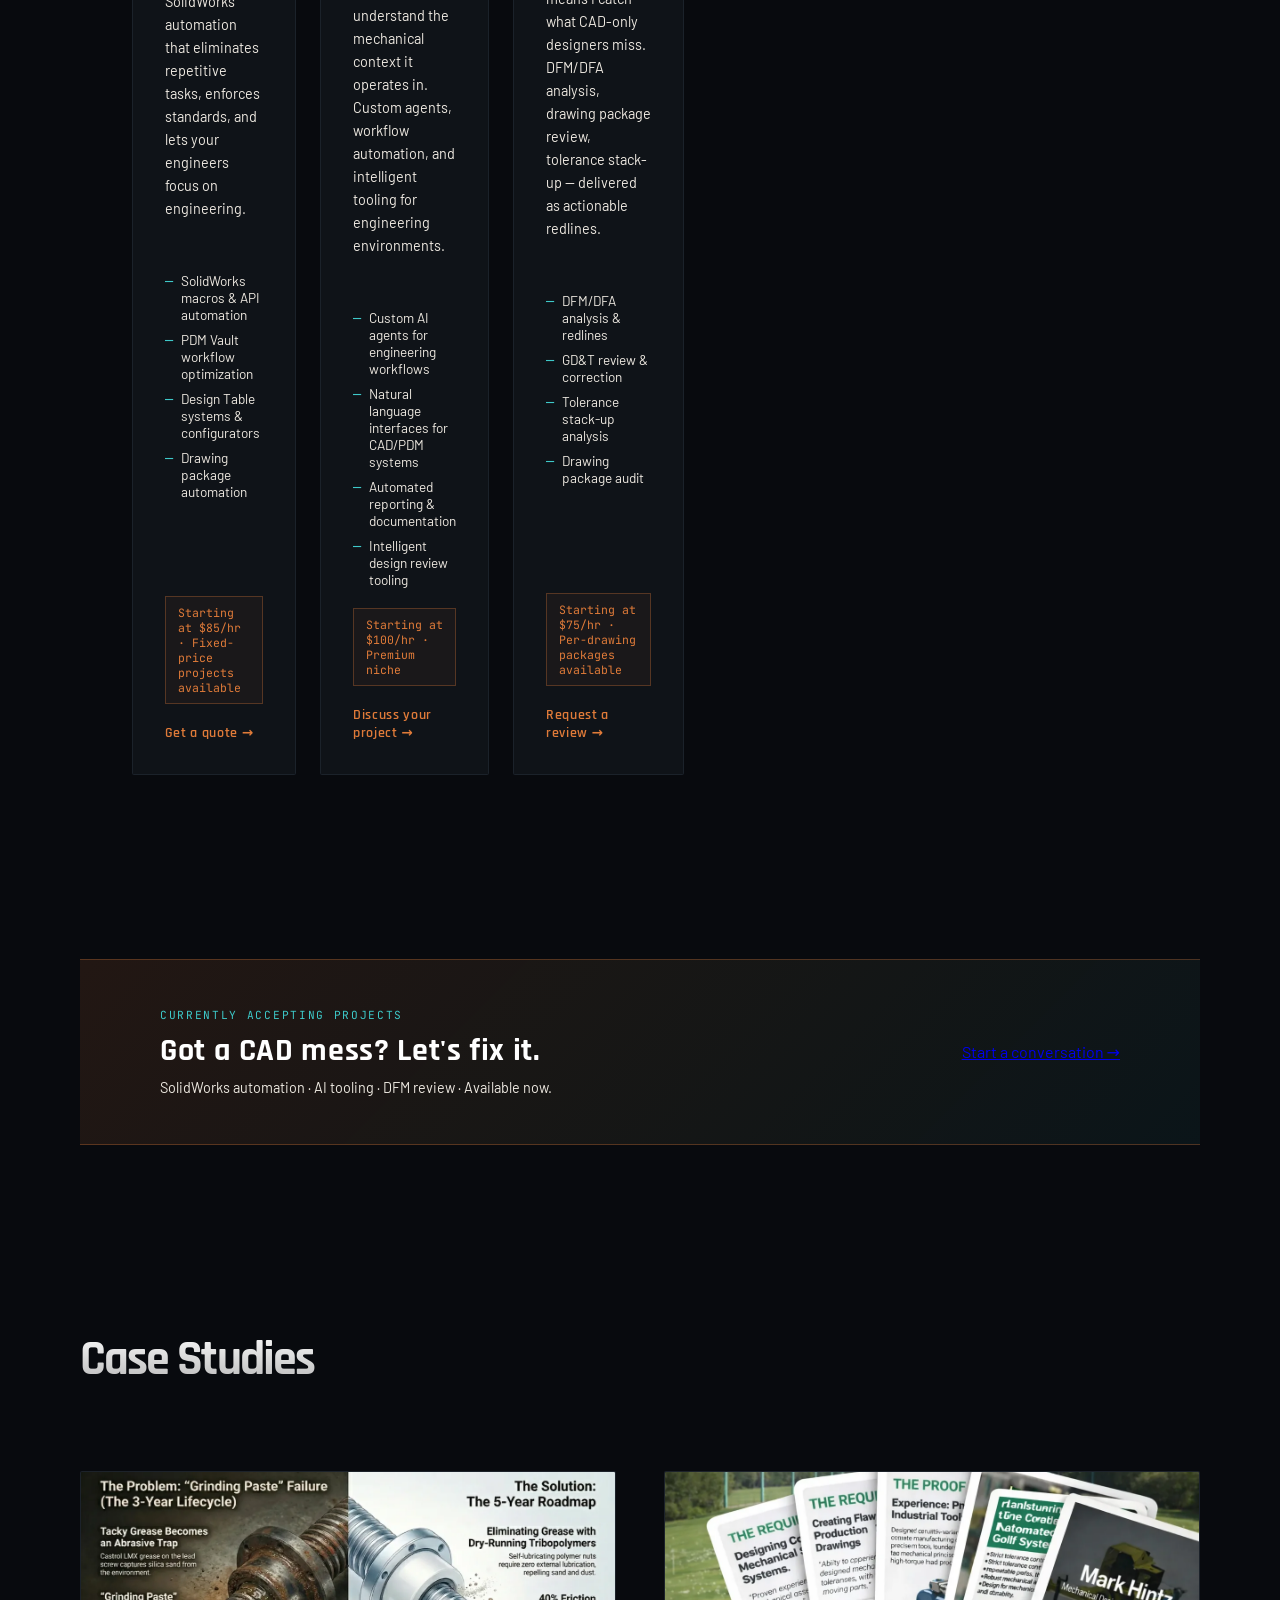
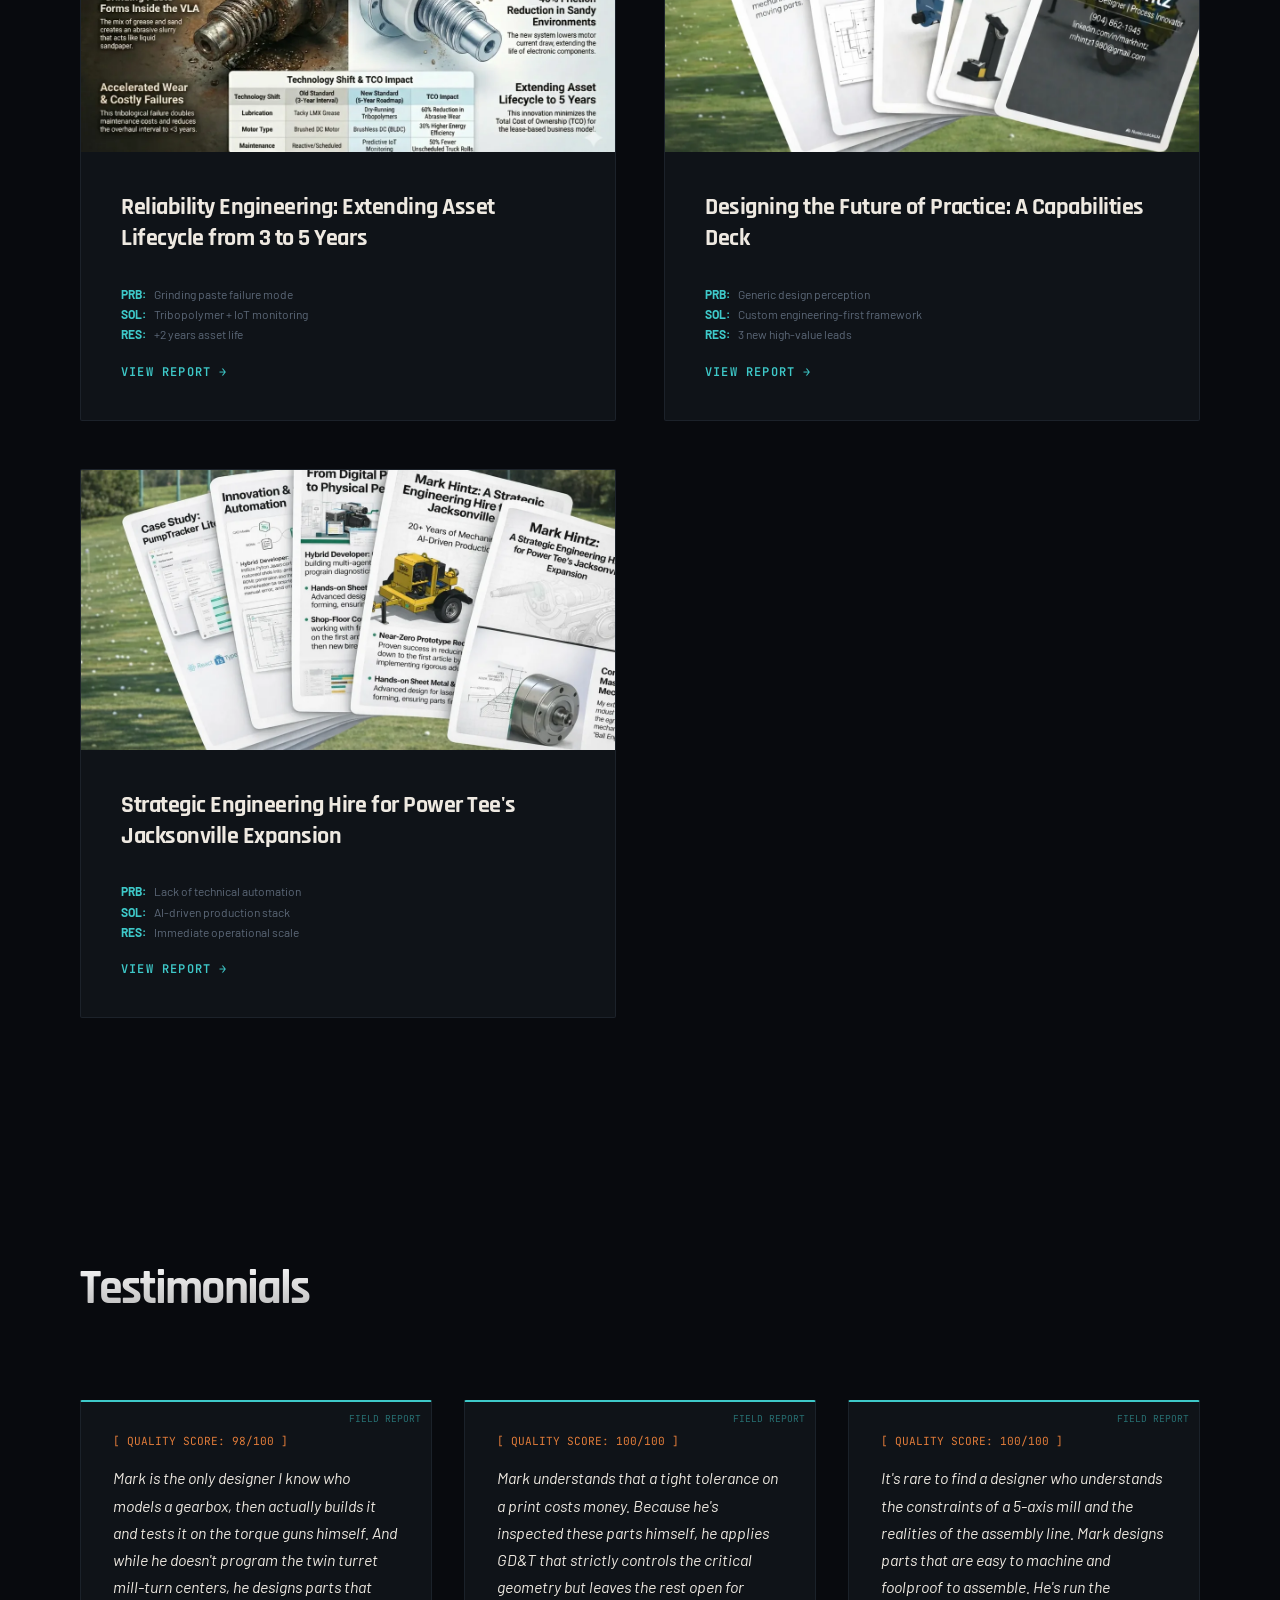
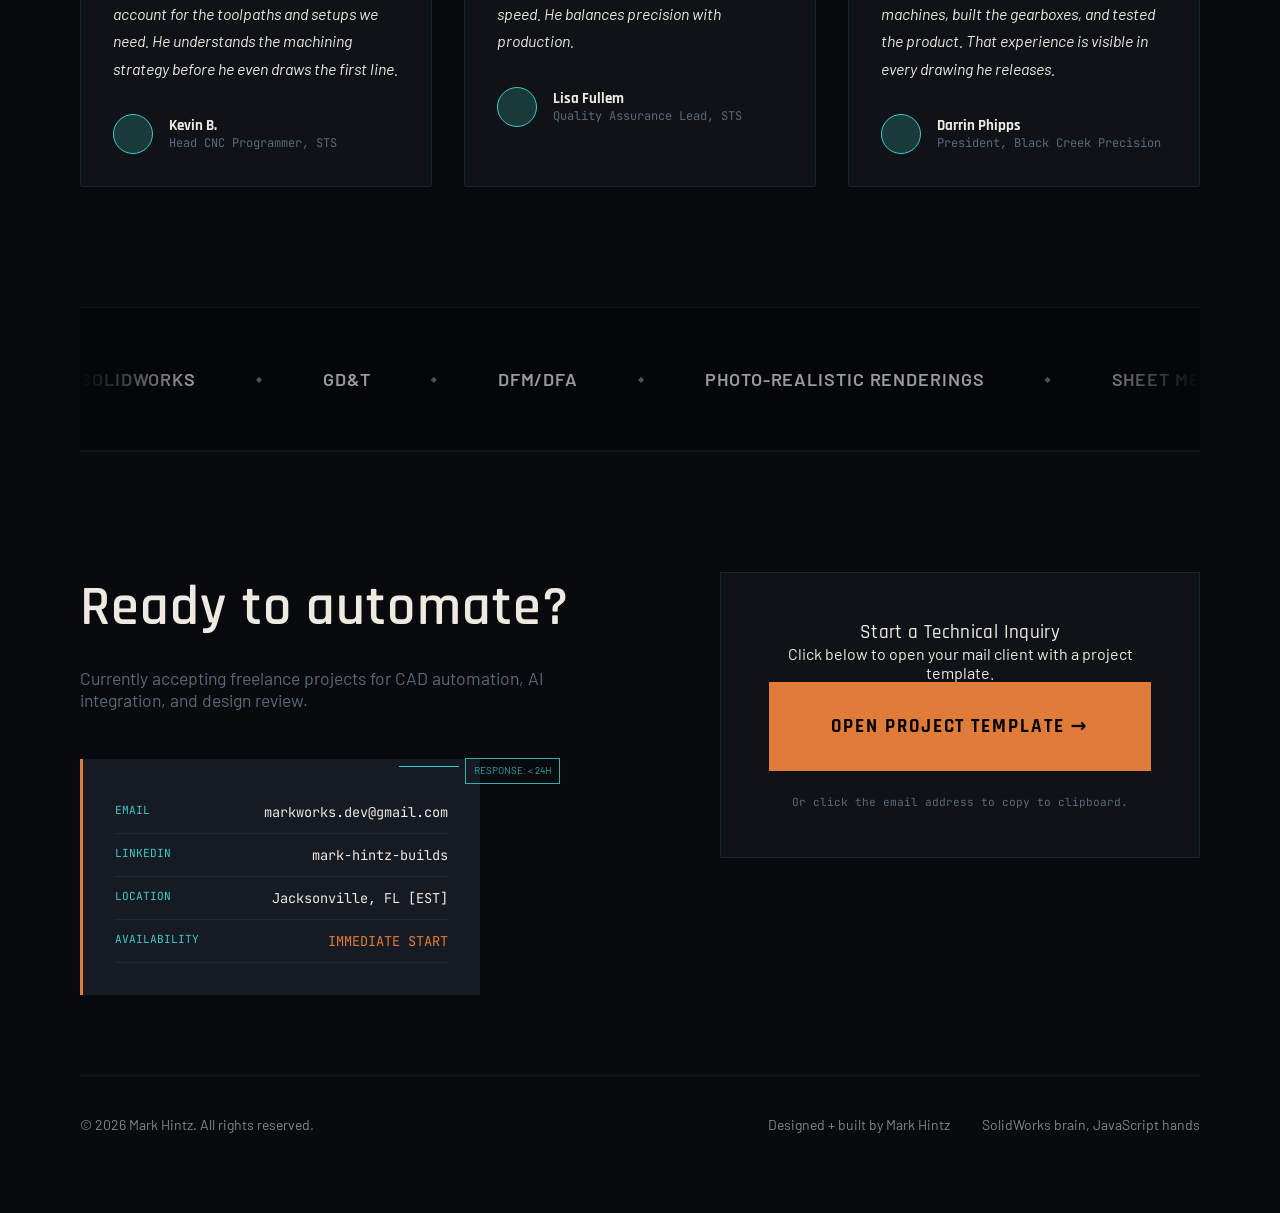
==== commit a73a23d0: "feat: add SVG favicon (hexagon + M letterform, cyan on navy)" ====
--- a/index.html
+++ b/index.html
@@ -4,6 +4,7 @@
     <meta charset="utf-8" />
     <meta content="width=device-width, initial-scale=1.0" name="viewport" />
     <meta name="description" content="Mark Hintz — Mechanical designer and automation engineer specializing in SolidWorks, AI-driven tooling, and industrial system design. Based in Jacksonville, FL." />
+    <link rel="icon" type="image/svg+xml" href="assets/favicon.svg" />
     <title id="page-title">Portfolio</title>
     <link href="https://fonts.googleapis.com" rel="preconnect" />
     <link crossorigin="" href="https://fonts.gstatic.com" rel="preconnect" />
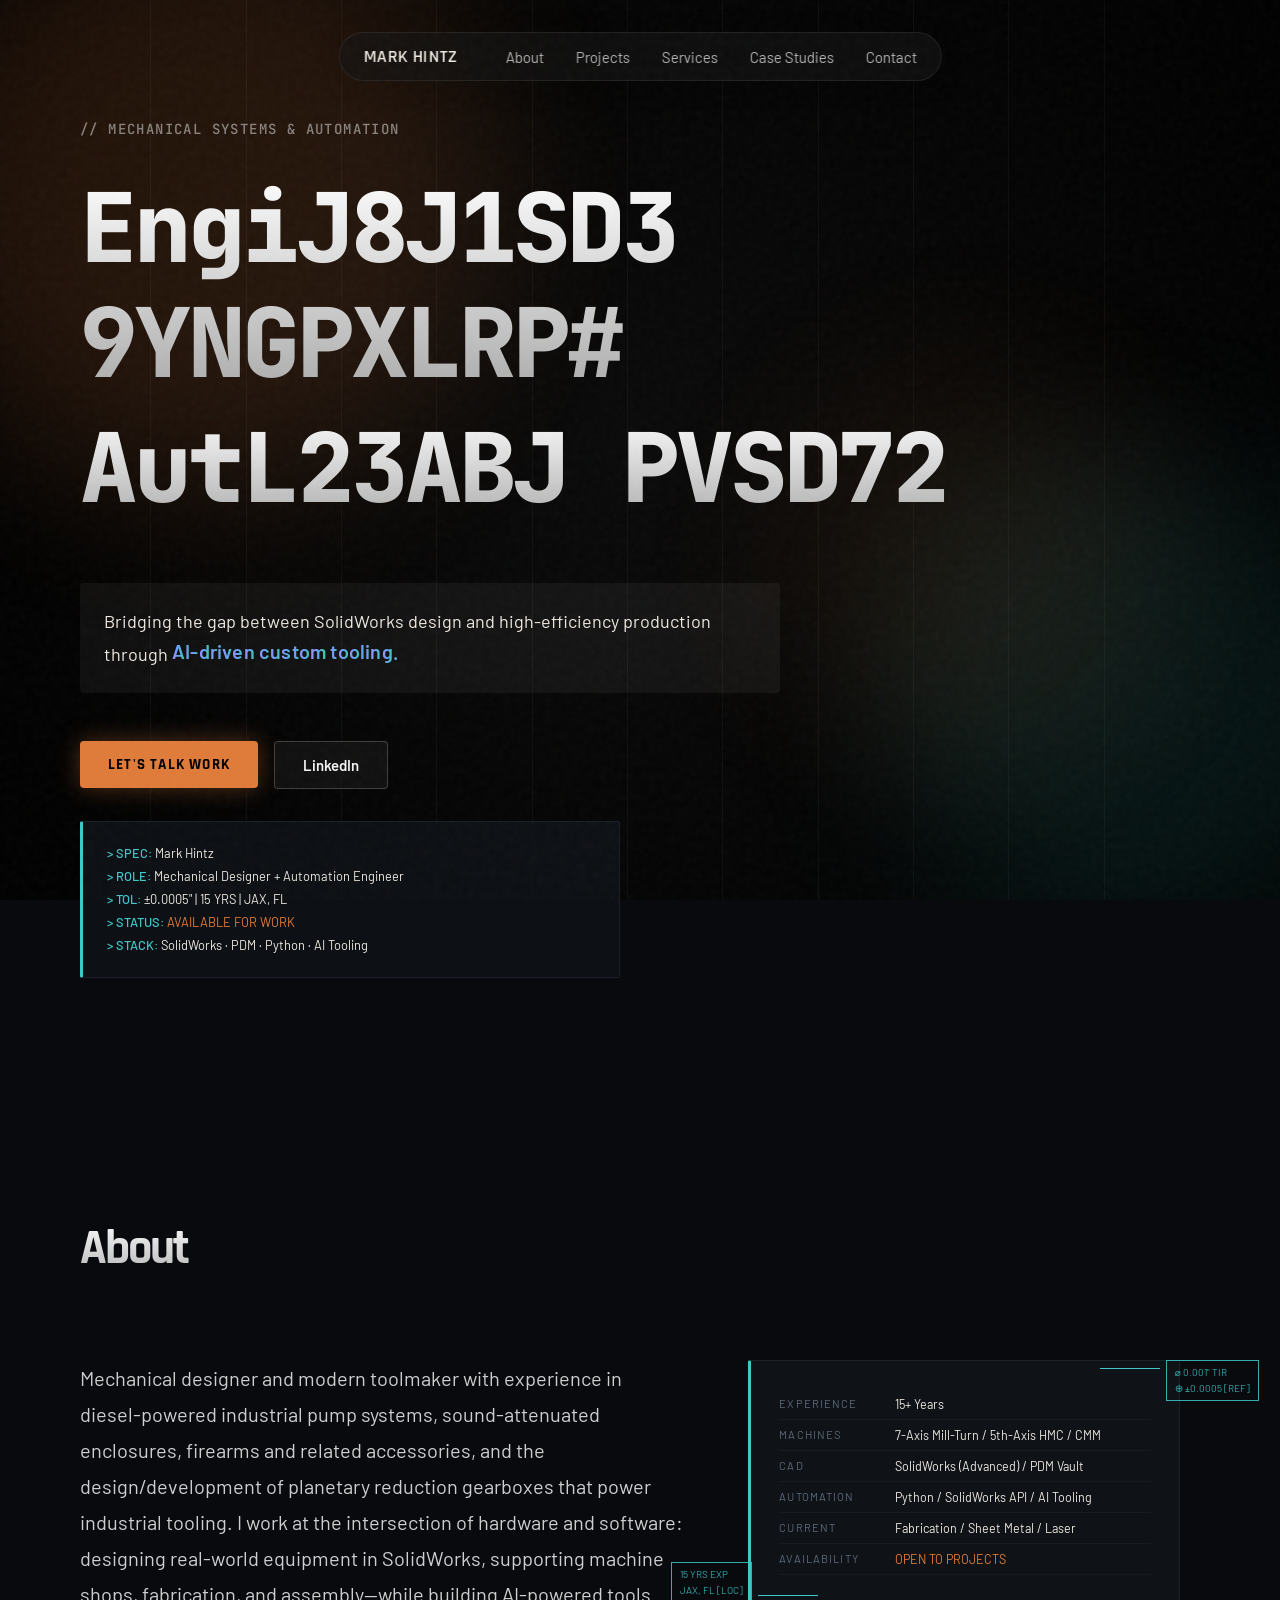
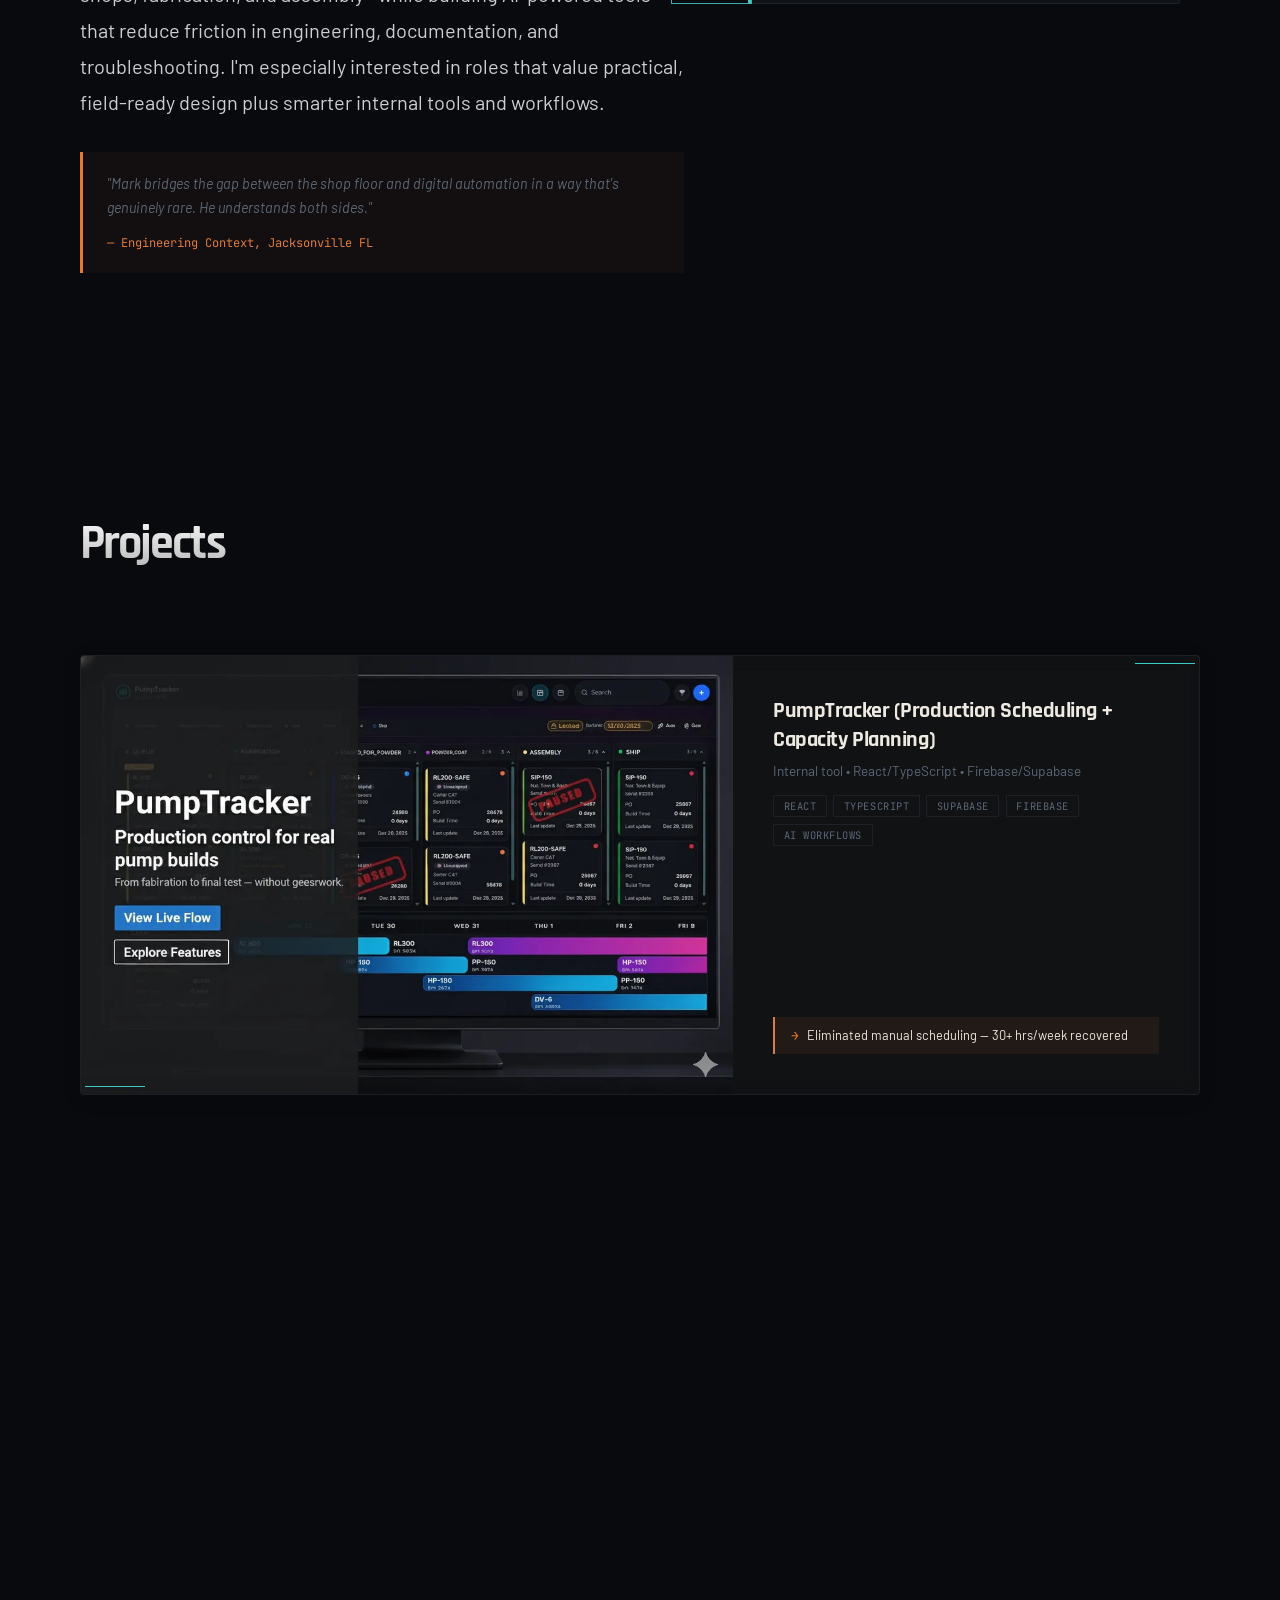
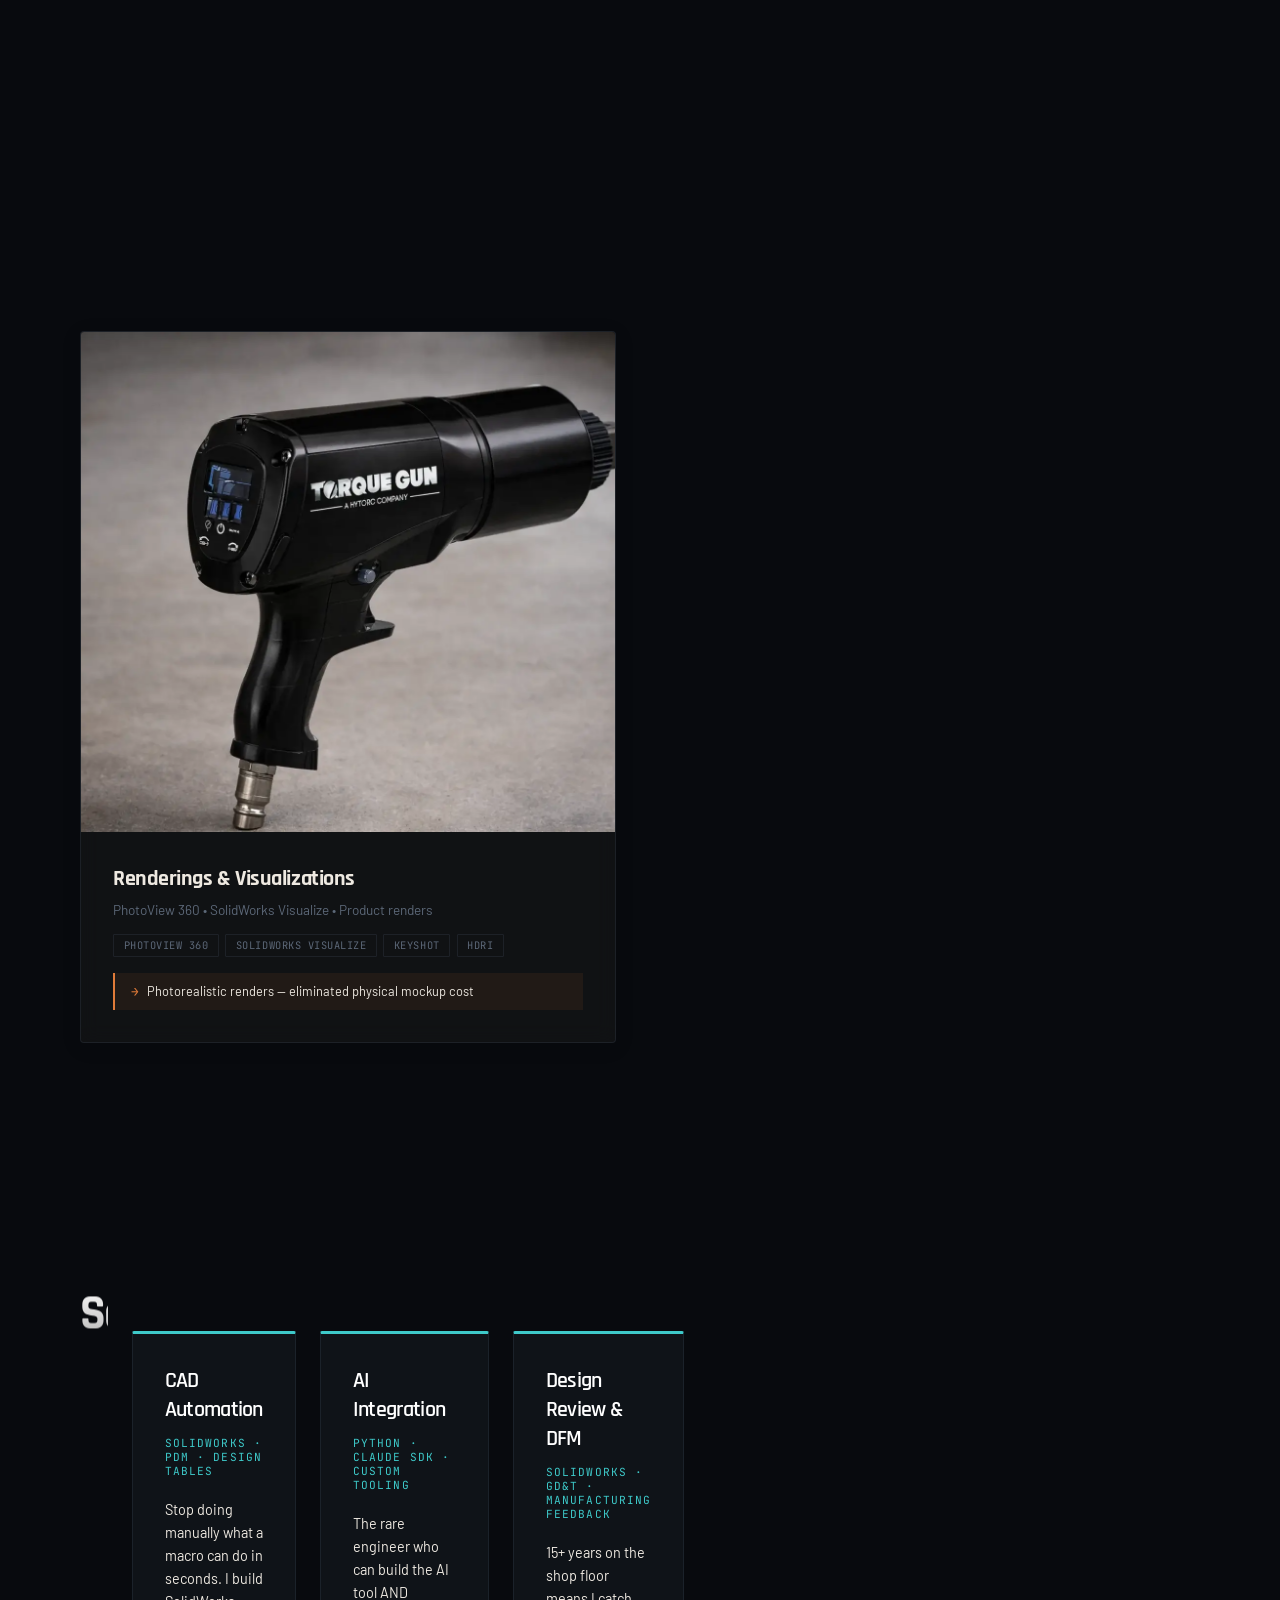
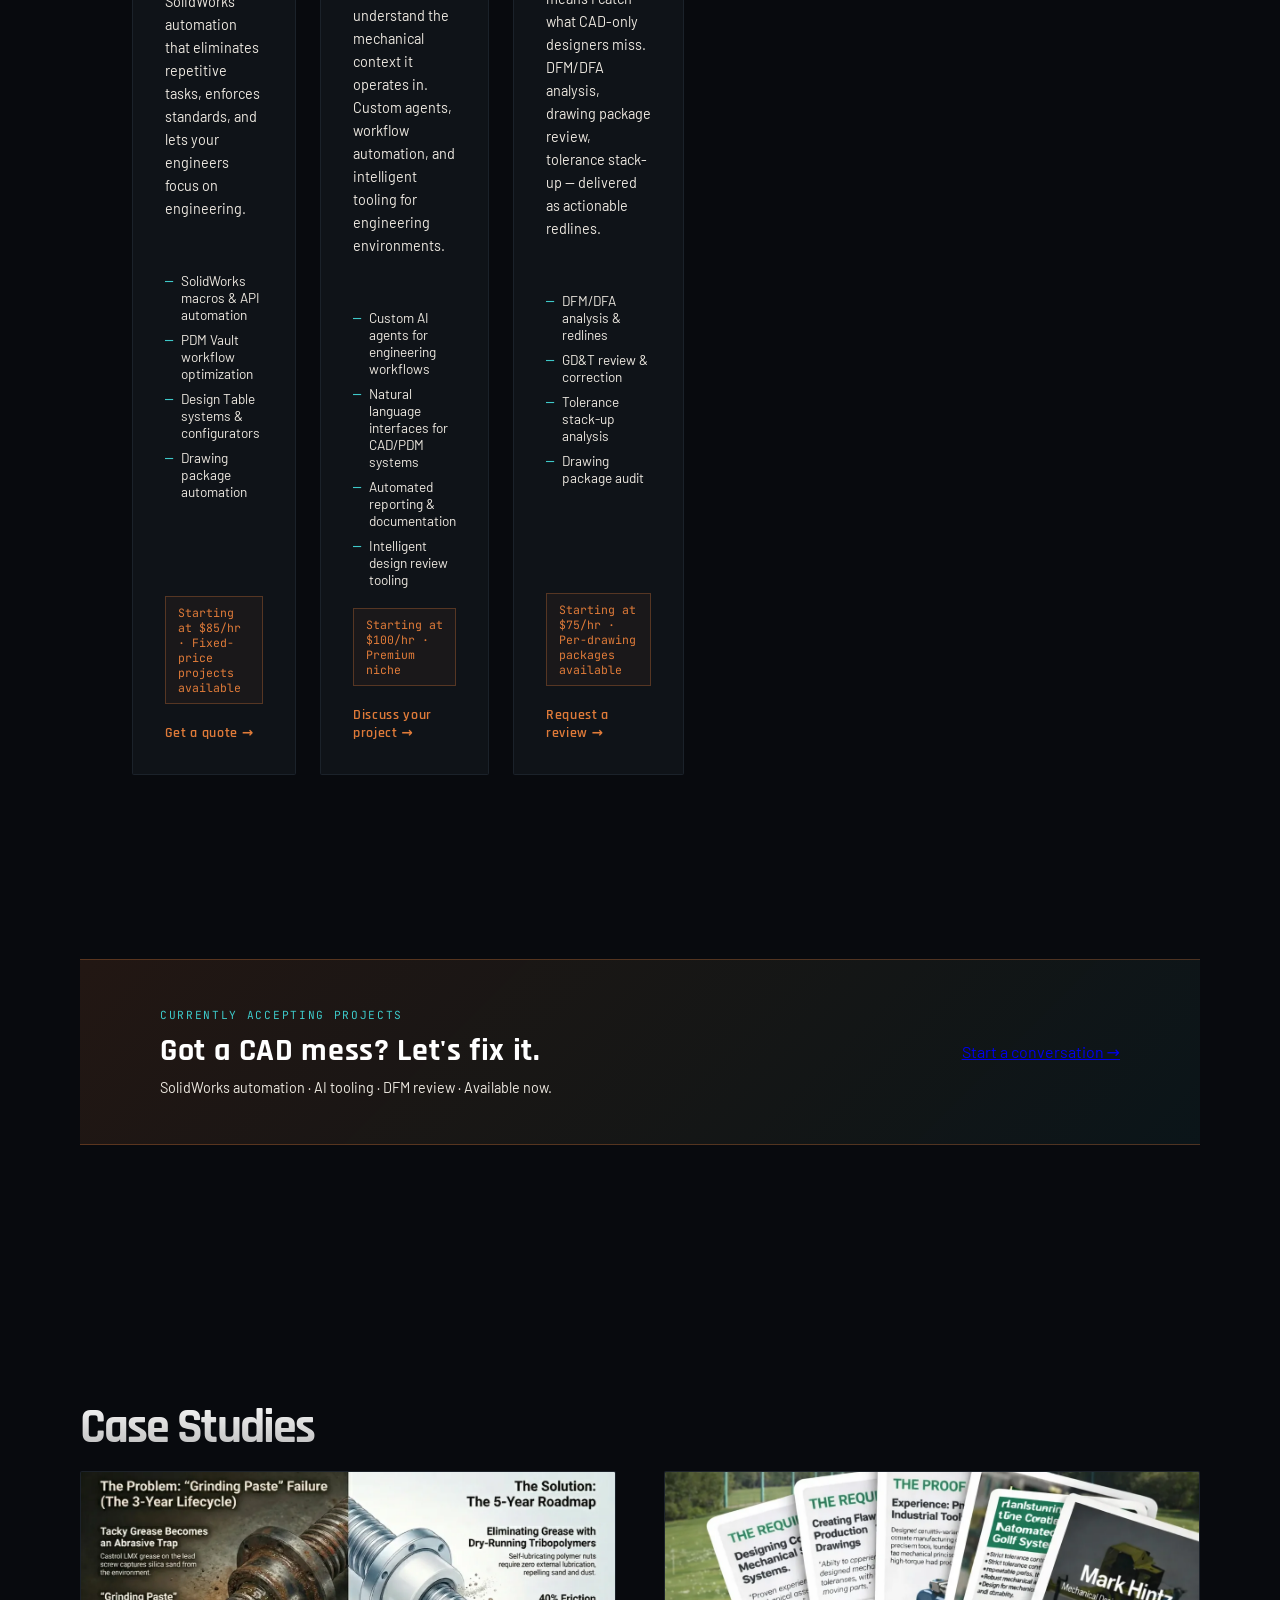
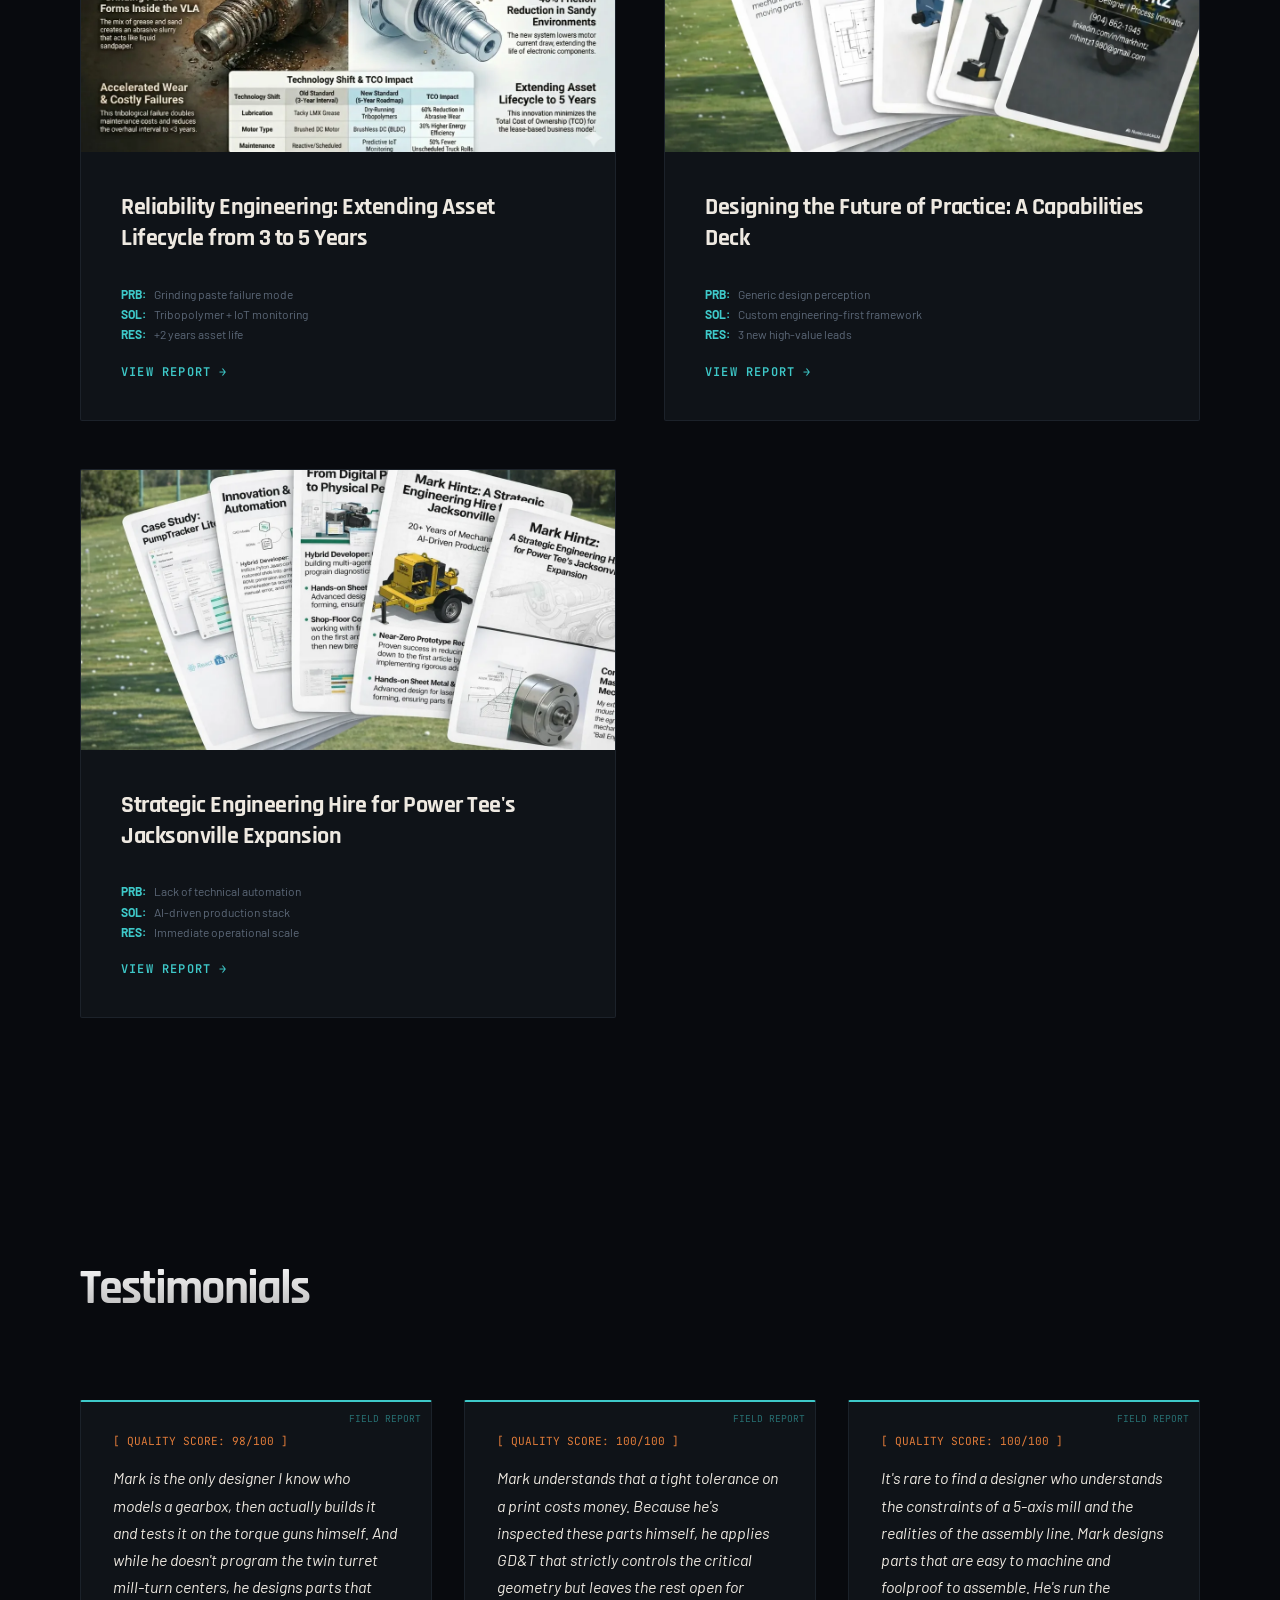
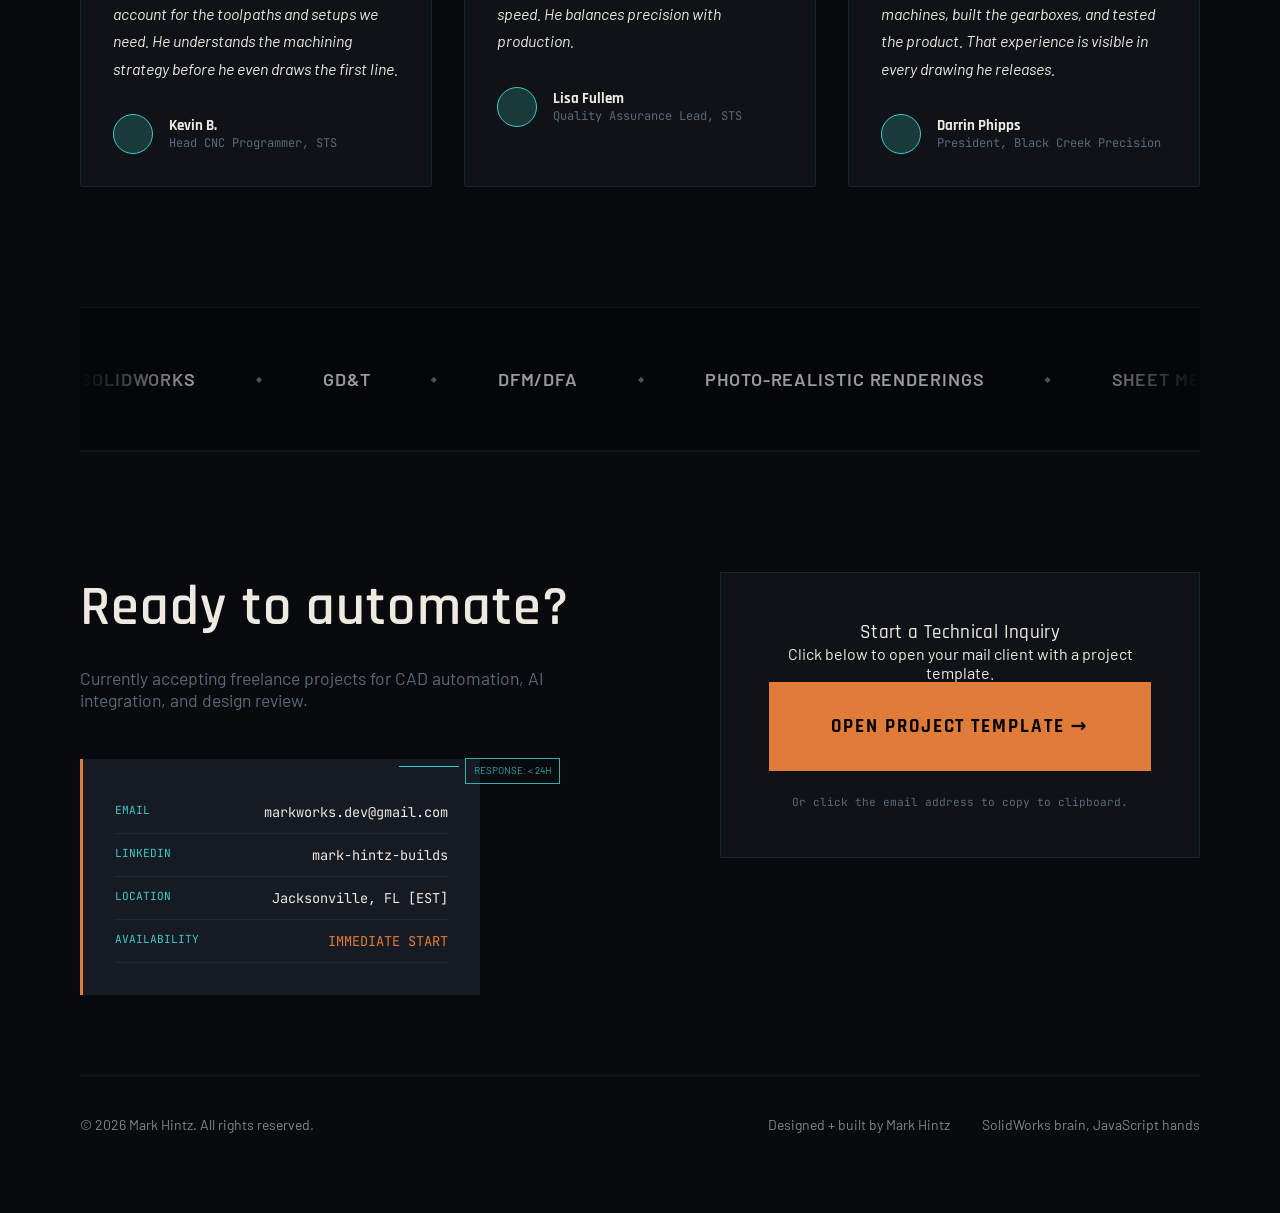
==== commit 5eb0933d: "Add ARIA labels to lightbox navigation buttons for accessibility" ====
--- a/index.html
+++ b/index.html
@@ -201,9 +201,9 @@
       </footer>
     </div>
     <div class="lightbox" id="lightbox">
-      <button class="lightbox-close" id="lightbox-close">×</button>
-      <button class="lightbox-prev" id="lightbox-prev">❮</button>
-      <button class="lightbox-next" id="lightbox-next">❯</button>
+      <button class="lightbox-close" id="lightbox-close" aria-label="Close lightbox">×</button>
+      <button class="lightbox-prev" id="lightbox-prev" aria-label="Previous image">❮</button>
+      <button class="lightbox-next" id="lightbox-next" aria-label="Next image">❯</button>
       <div class="lightbox-content">
         <img alt="" class="lightbox-image" id="lightbox-image" src="" />
       </div>
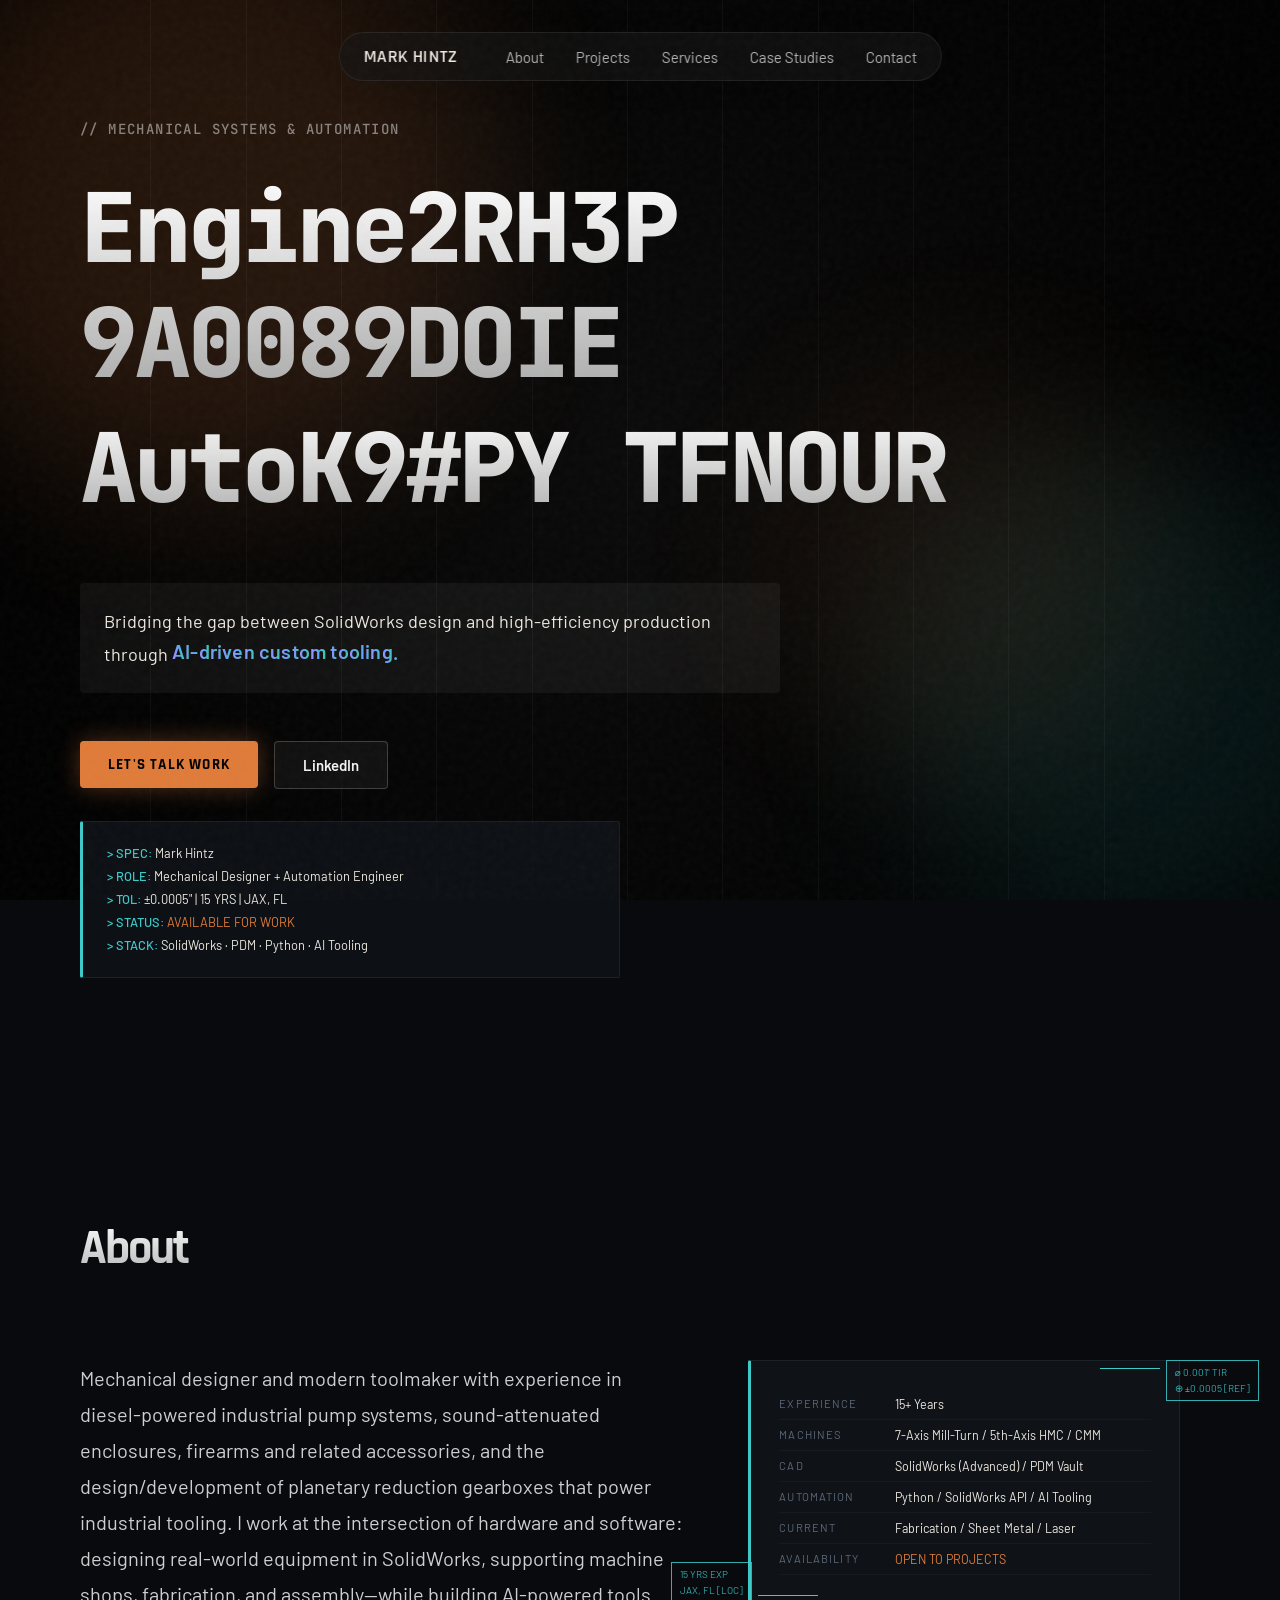
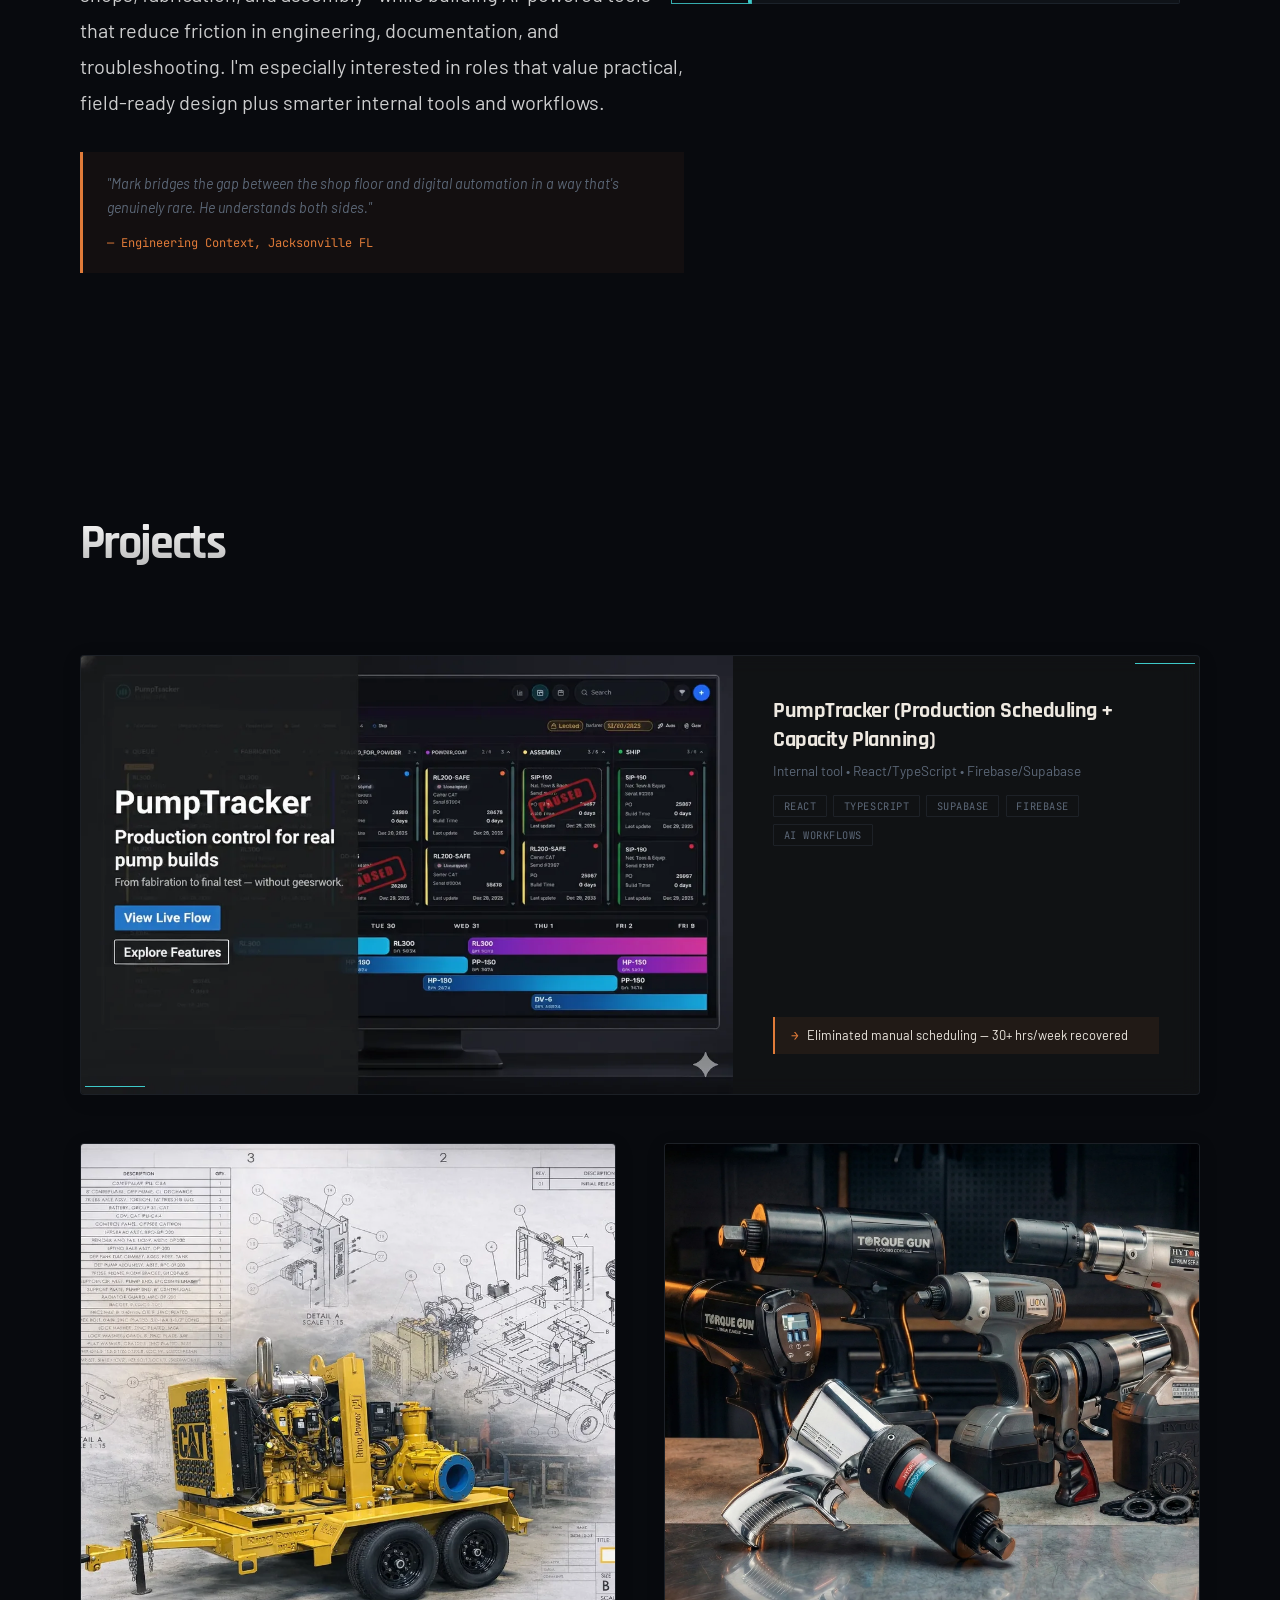
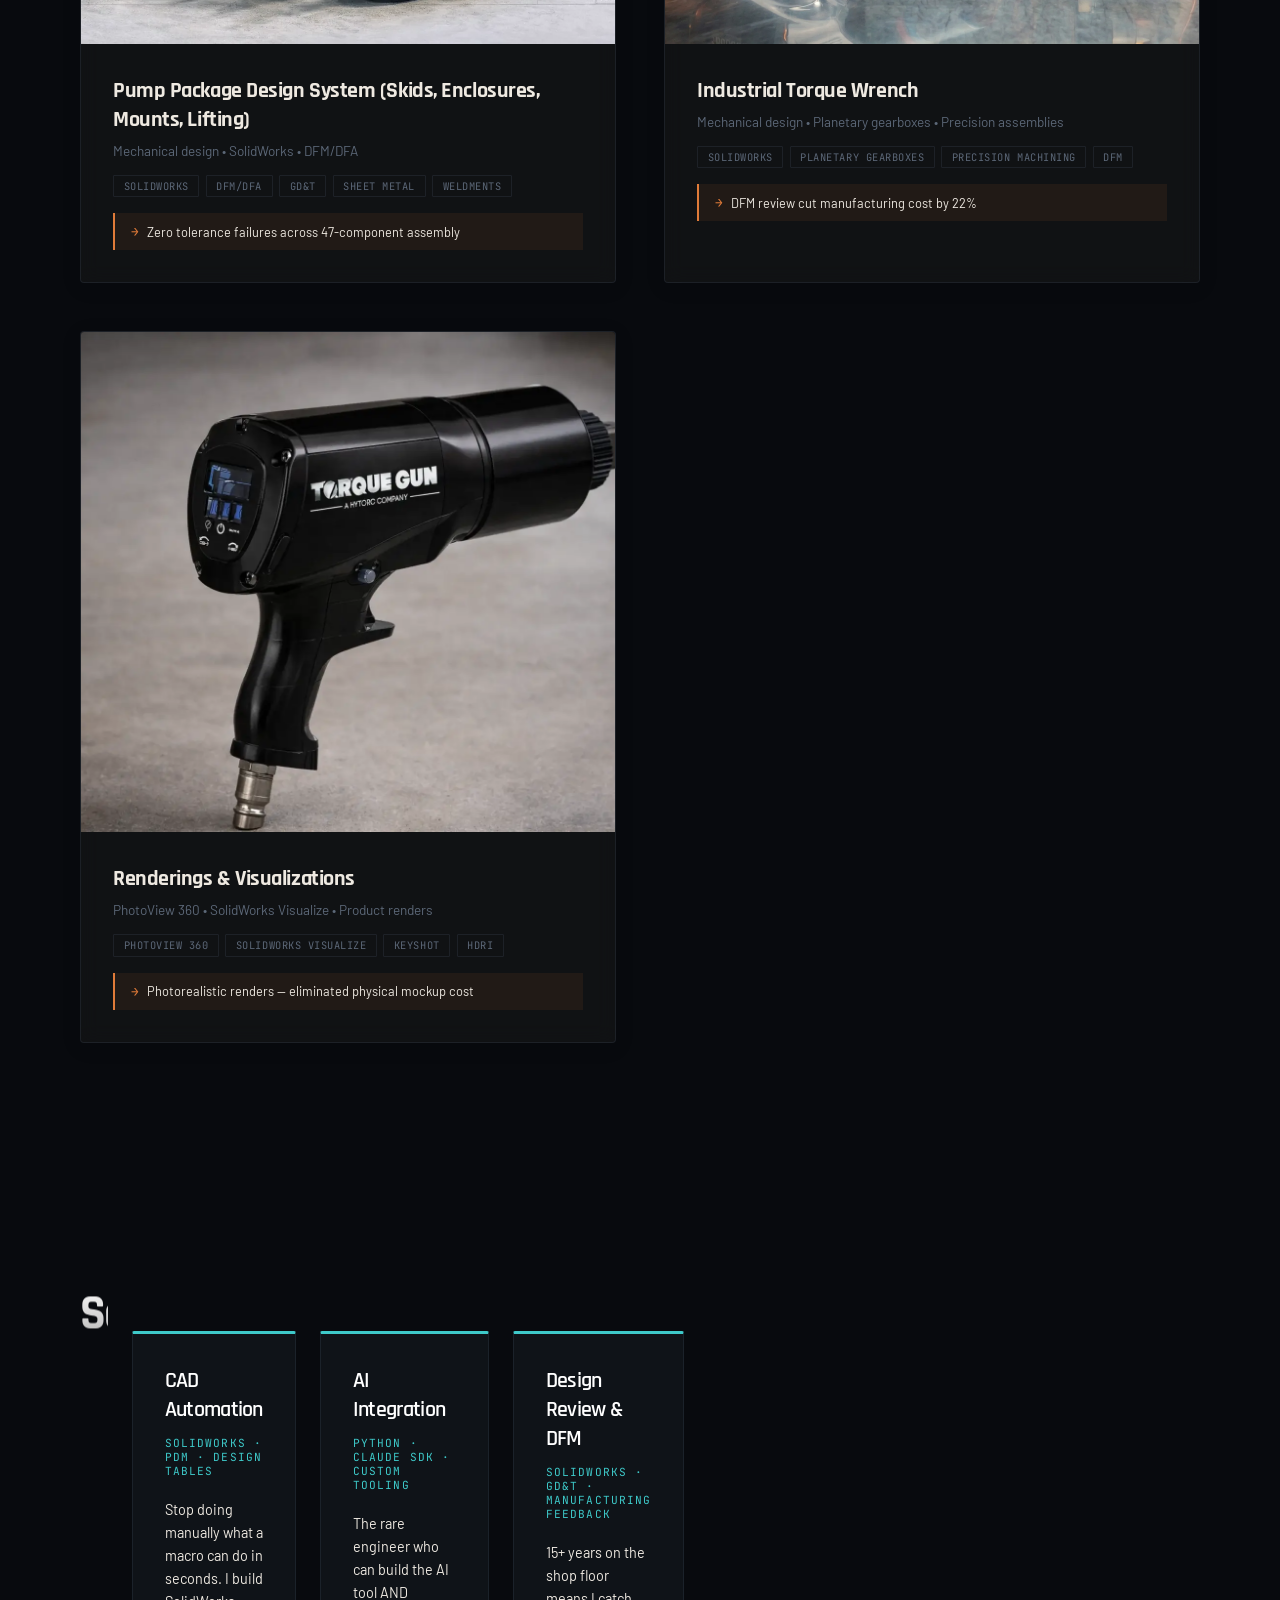
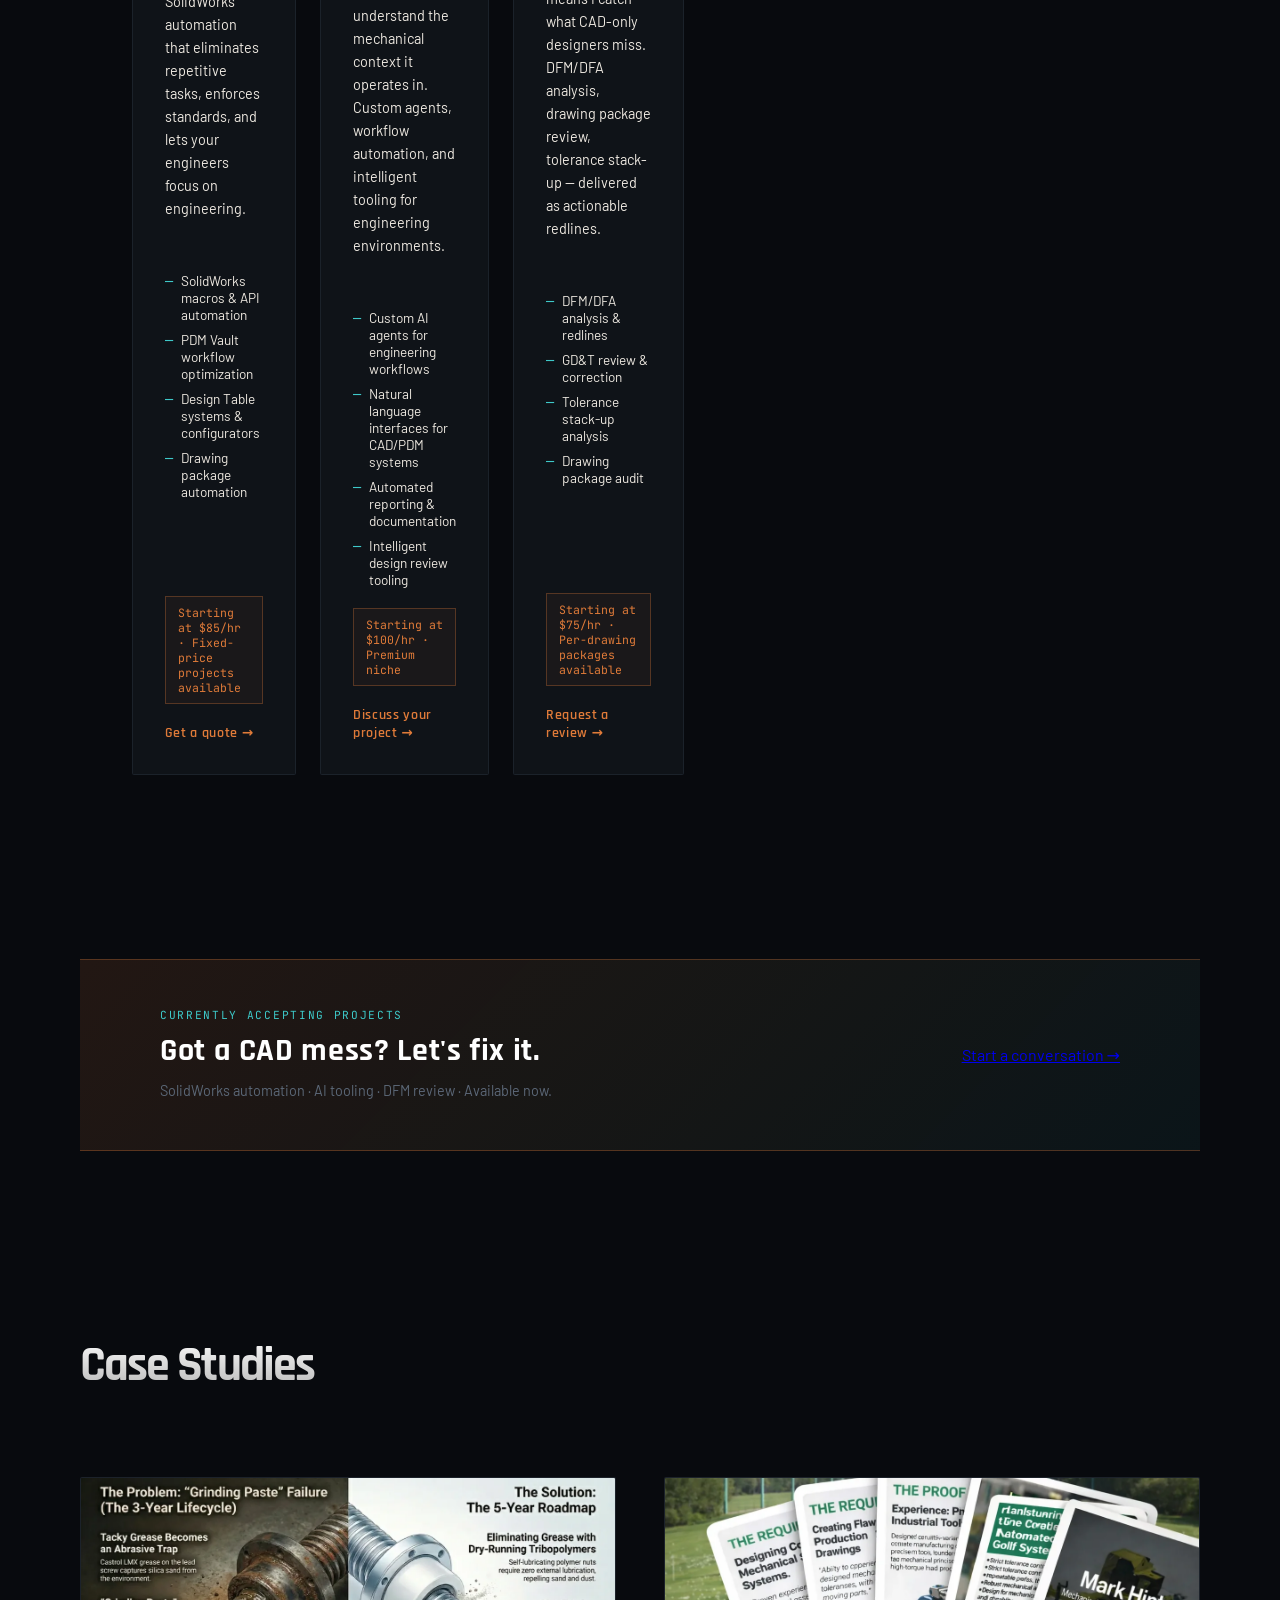
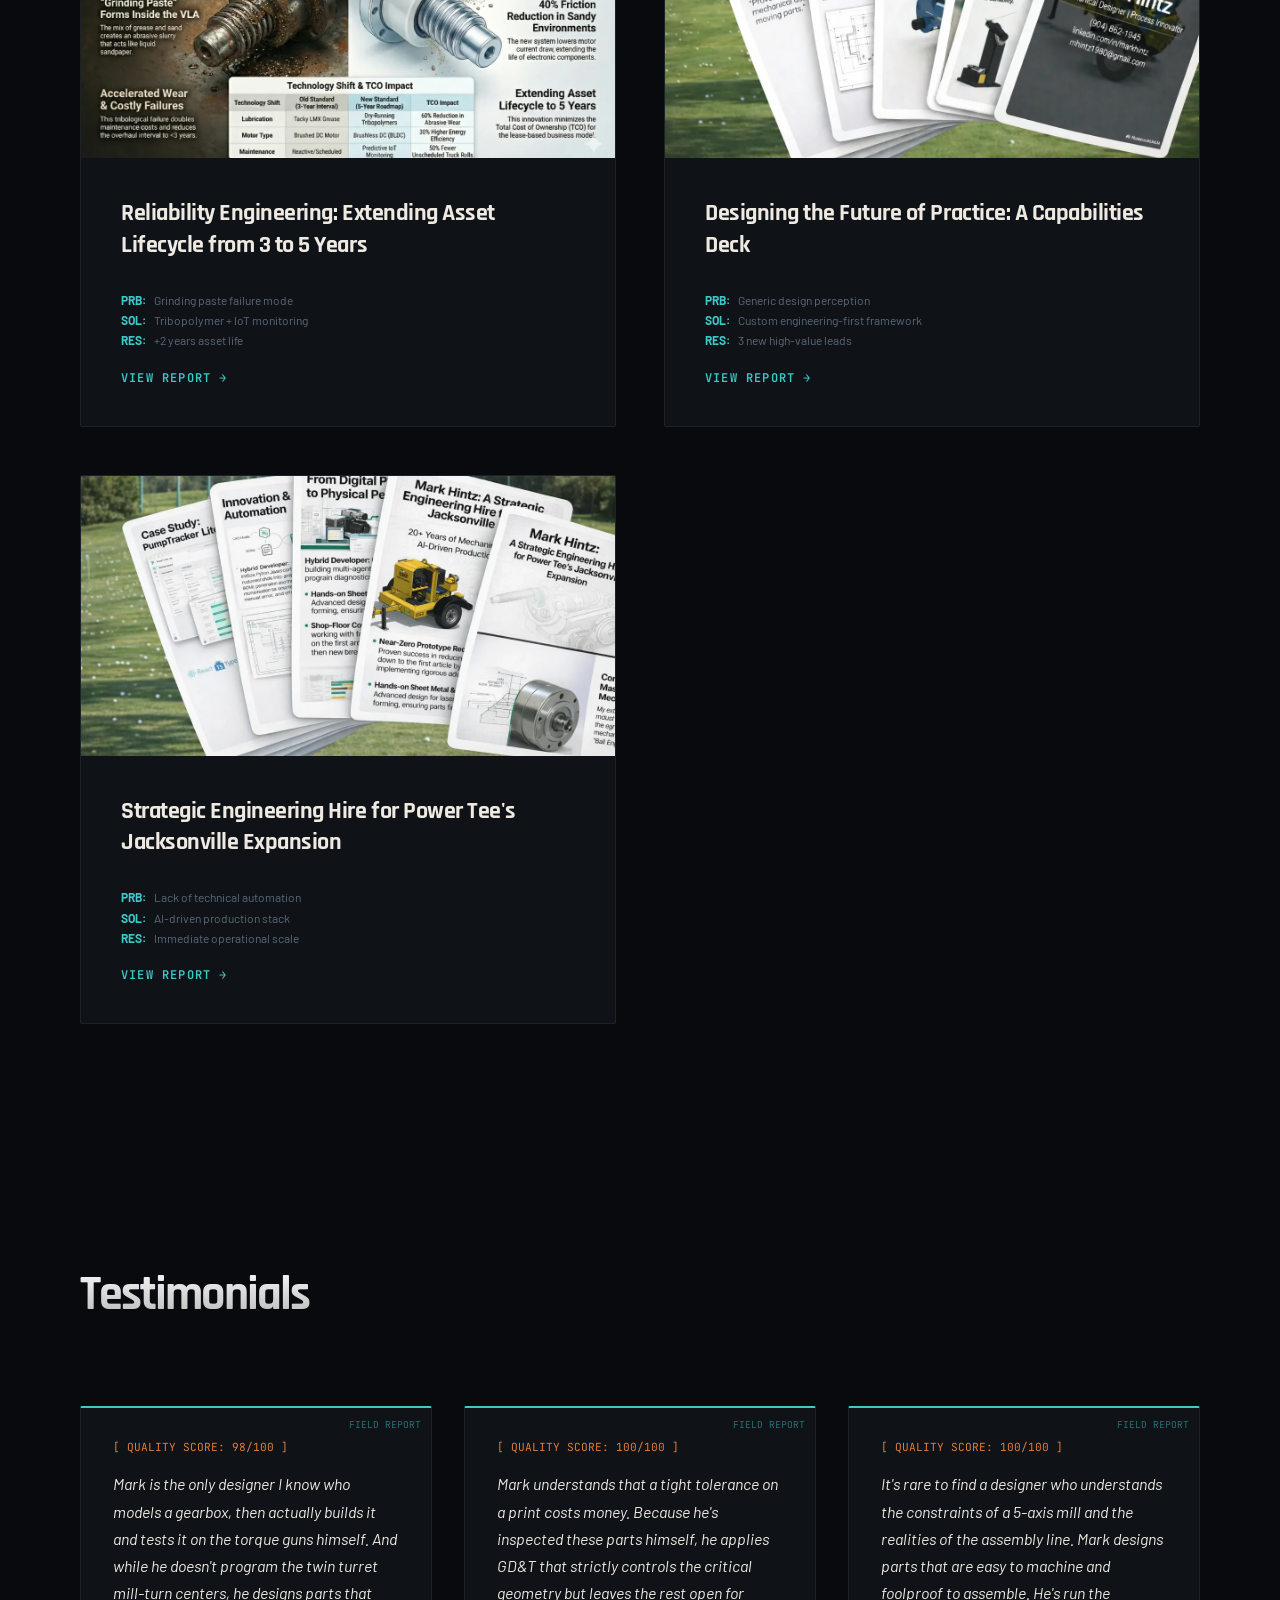
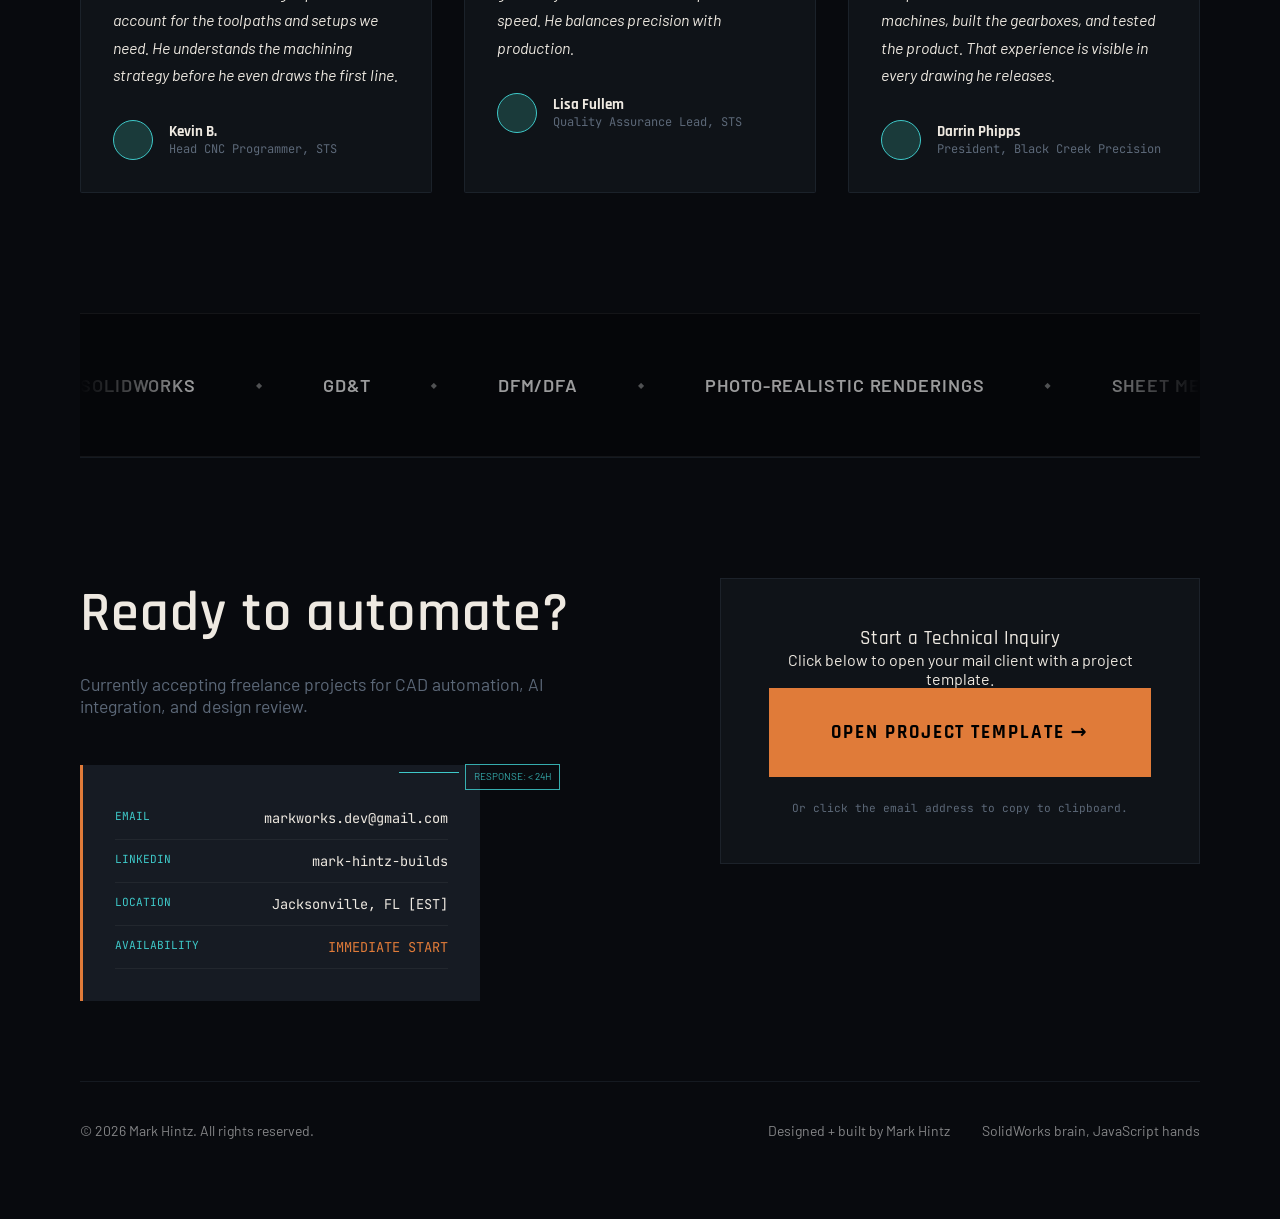
==== commit ef0108bf: "feat: add Open Graph and Twitter Card meta tags for social sharing previews" ====
--- a/index.html
+++ b/index.html
@@ -4,6 +4,15 @@
     <meta charset="utf-8" />
     <meta content="width=device-width, initial-scale=1.0" name="viewport" />
     <meta name="description" content="Mark Hintz — Mechanical designer and automation engineer specializing in SolidWorks, AI-driven tooling, and industrial system design. Based in Jacksonville, FL." />
+    <!-- Open Graph / Social Sharing -->
+    <meta property="og:type" content="website" />
+    <meta property="og:title" content="Mark Hintz — Mechanical Designer & Automation Engineer" />
+    <meta property="og:description" content="Mechanical designer and automation engineer specializing in SolidWorks, AI-driven tooling, and industrial system design. Based in Jacksonville, FL." />
+    <meta property="og:image" content="assets/images/pump-package-hero.webp" />
+    <meta name="twitter:card" content="summary_large_image" />
+    <meta name="twitter:title" content="Mark Hintz — Mechanical Designer & Automation Engineer" />
+    <meta name="twitter:description" content="Mechanical designer and automation engineer specializing in SolidWorks, AI-driven tooling, and industrial system design. Based in Jacksonville, FL." />
+    <meta name="twitter:image" content="assets/images/pump-package-hero.webp" />
     <link rel="icon" type="image/svg+xml" href="assets/favicon.svg" />
     <title id="page-title">Portfolio</title>
     <link href="https://fonts.googleapis.com" rel="preconnect" />
--- a/css/styles.min.css
+++ b/css/styles.min.css
@@ -1 +1 @@
-:root{--bg:#080A0E;--surface:#0F1318;--surface-raised:#161B23;--accent-primary:#E07B39;--accent-secondary:#3EC9C9;--accent-dim:#1A3A3A;--text-primary:#EEE9E1;--text-muted:#5C6878;--text-bright:#FFFFFF;--grid-line:rgba(99, 120, 150, 0.07);--border:rgba(99, 120, 150, 0.15);--border-active:rgba(224, 123, 57, 0.4);--font-heading:'Rajdhani','Barlow Condensed',system-ui,sans-serif;--font-body:'Barlow',-apple-system,system-ui,sans-serif;--font-mono:'JetBrains Mono','Cascadia Code',monospace}*{font-family:var(--font-body);margin:0;padding:0;box-sizing:border-box}body{background-color:var(--bg);color:var(--text-primary);font-family:var(--font-body);overflow-x:hidden;position:relative}.bg-noise{position:fixed;top:0;left:0;width:100%;height:100%;pointer-events:none;z-index:9999;opacity:.035;background-image:url("[data-uri]")}.bg-glows{position:fixed;top:0;left:0;width:100%;height:100%;z-index:-1;overflow:hidden;background:radial-gradient(circle at 50% 50%,#0a0a0a 0,#000 100%)}.glow-blob{position:absolute;border-radius:50%;filter:blur(80px);opacity:.25;animation:floatBlob 20s infinite alternate cubic-bezier(.4,0,.2,1)}.glow-blob-1{width:600px;height:600px;background:rgba(224,123,57,.6);top:-100px;left:-100px;animation-delay:0s}.glow-blob-2{width:500px;height:500px;background:rgba(62,201,201,.4);bottom:-50px;right:-100px;animation-delay:-5s}.glow-blob-3{width:400px;height:400px;background:rgba(224,123,57,.3);top:40%;left:60%;opacity:.25;animation-delay:-10s}@keyframes floatBlob{0%{transform:translate(0,0) scale(1)}100%{transform:translate(40px,-40px) scale(1.1)}}.case-study-title,.floating-nav .nav-logo,.hero-name,.hero-title,.nav-logo,.project-title,.section-header,.section-title,.service-title,h1,h2,h3,h4,h5,h6{font-family:var(--font-heading);letter-spacing:.02em}.hero-title,h1{font-weight:700}.section-title,h2{font-weight:600}h3{font-weight:500}.grid-overlay{position:fixed;top:0;left:0;right:0;bottom:0;pointer-events:none;z-index:0}.grid-container{max-width:1400px;margin:0 auto;height:100%;display:grid;grid-template-columns:repeat(12,1fr);gap:24px;padding:0 80px}.grid-line{border-right:1px solid rgba(255,255,255,.04);height:100%}.grid-line:last-child{border-right:none}.content-wrapper{position:relative;z-index:1;max-width:1400px;margin:0 auto;padding:0 80px}.floating-nav{position:fixed;top:32px;left:50%;transform:translateX(-50%);background:rgba(20,20,20,.6);backdrop-filter:blur(16px);-webkit-backdrop-filter:blur(16px);border-radius:100px;padding:12px 24px;display:flex;align-items:center;gap:48px;z-index:100;border:1px solid rgba(255,255,255,.08);box-shadow:0 4px 30px rgba(0,0,0,.1)}.nav-logo{font-family:var(--font-heading);font-weight:600;font-size:18px;letter-spacing:.05em;text-transform:uppercase}.nav-links{display:flex;gap:32px}.nav-link{color:rgba(255,255,255,.7);text-decoration:none;font-size:15px;transition:color .2s}.nav-link:hover{color:#fff}.hero-section{min-height:100vh;display:flex;flex-direction:column;justify-content:center;padding-top:120px;padding-bottom:120px}.hero-super-header{font-family:var(--font-mono);font-size:14px;font-weight:500;text-transform:uppercase;letter-spacing:.1em;color:rgba(242,242,242,.5);margin-bottom:32px;opacity:0;transform:translateY(20px);transition:opacity .6s cubic-bezier(.4, 0, .2, 1),transform .6s cubic-bezier(.4, 0, .2, 1)}.hero-super-header.animate{opacity:1;transform:translateY(0)}.hero-title-container{margin-bottom:48px;min-height:240px}.hero-title-line{font-size:96px;font-weight:800;line-height:1.2;letter-spacing:-.04em;color:#f2f2f2;padding-bottom:.1em;background:linear-gradient(180deg,#fff 0,#a5a5a5 100%);-webkit-background-clip:text;-webkit-text-fill-color:transparent;background-clip:text;text-fill-color:transparent;opacity:1;transform:translateY(0);display:block}.hero-title-line.magnetic-text{opacity:1!important;transform:none!important}#title-line-1{transition-delay:0.1s}#title-line-2{transition-delay:0.25s}.hero-description-box{background:rgba(255,255,255,.05);border-radius:4px;padding:24px;max-width:700px;margin-bottom:48px;overflow:visible}.hero-subtitle{font-size:18px;font-weight:400;line-height:1.6;color:var(--text-primary);margin:0;min-height:1.6em}.hero-actions{display:flex;gap:16px;align-items:center}.hero-dot{display:none}.hero-link{display:inline-block;padding:14px 28px;font-weight:600;font-size:15px;text-decoration:none;border-radius:4px;transition:all .2s ease}.hero-link:first-of-type{background:#f2f2f2;color:#0d0d0d;box-shadow:0 0 20px rgba(255,255,255,.1)}.hero-link:first-of-type:hover{background:#fff;transform:translateY(-2px);box-shadow:0 0 30px rgba(255,255,255,.3)}.hero-link:not(:first-of-type){background:rgba(255,255,255,.05);backdrop-filter:blur(10px);color:#f2f2f2;border:1px solid rgba(242,242,242,.2)}.hero-link:not(:first-of-type):hover{border-color:#f2f2f2;color:#f2f2f2;background:rgba(255,255,255,.1);box-shadow:0 0 20px rgba(255,255,255,.1)}.hero-link.hero-cta-primary{background:var(--accent-primary)!important;color:#000!important;font-family:var(--font-heading);font-weight:700;letter-spacing:.08em;text-transform:uppercase;border:none;box-shadow:0 0 24px rgba(224,123,57,.35)}.hero-link.hero-cta-primary:hover{background:#f08c50!important;color:#000!important;transform:translateY(-2px);box-shadow:0 0 36px rgba(224,123,57,.55)}.hero-spec-block{font-family:var(--font-mono);font-size:.8rem;line-height:1.8;margin:2rem 0 0;padding:1.25rem 1.5rem;background:rgba(15,19,24,.8);border:1px solid var(--border);border-left:3px solid var(--accent-secondary);border-radius:2px;max-width:540px}.spec-line{display:block}.spec-key{color:var(--accent-secondary);font-weight:500}.spec-val{color:var(--text-primary)}.spec-status.available{color:var(--accent-primary);animation:blink-status 1.2s step-end infinite}.available{color:var(--accent-primary)!important;animation:blink-status 1.2s step-end infinite}@keyframes blink-status{0%,100%{opacity:1}50%{opacity:.3}}@media (max-width:480px){.hero-spec-block{max-width:100%;font-size:.72rem;padding:1rem 1rem}}.about-section{padding:120px 0;max-width:1100px}.about-content{display:grid;grid-template-columns:7fr 5fr;gap:4rem;align-items:start}@media (max-width:768px){.about-content{grid-template-columns:1fr;gap:2rem}}.about-text{font-size:20px;line-height:1.8;color:rgba(255,255,255,.8)}.about-testimonial{margin-top:2rem;padding:1.25rem 1.5rem;border-left:3px solid var(--accent-primary);background:rgba(224,123,57,.05);font-style:italic;color:var(--text-muted);font-size:.9rem;line-height:1.7}.about-testimonial cite{display:block;margin-top:.75rem;font-style:normal;font-size:.75rem;color:var(--accent-primary);font-family:var(--font-mono)}.about-spec-card{font-family:var(--font-mono);font-size:.78rem;background:var(--surface);border:1px solid var(--border);border-left:3px solid var(--accent-secondary);padding:1.75rem;border-radius:2px;position:relative}.spec-card-row{display:flex;gap:1rem;padding:.5rem 0;border-bottom:1px solid rgba(99,120,150,.08)}.spec-card-row:last-child{border-bottom:none}.spec-card-label{color:var(--text-muted);min-width:100px;font-size:.7rem;letter-spacing:.1em;text-transform:uppercase}.spec-card-value{color:var(--text-primary);flex:1}.spec-card-value.available{color:var(--accent-primary);animation:blink-status 1.2s step-end infinite}.tolerance-zone{position:relative}.tol-callout{position:absolute;pointer-events:none;opacity:0;transition:opacity .4s ease .3s}.tolerance-zone.tol-visible .tol-callout{opacity:1}.tol-callout-tr{top:-1px;right:-80px;display:flex;align-items:flex-start;gap:6px}.tol-line-h{width:60px;height:1px;background:var(--accent-secondary);margin-top:8px;transform:scaleX(0);transform-origin:left;transition:transform .3s ease .1s}.tolerance-zone.tol-visible .tol-line-h{transform:scaleX(1)}.tol-callout-bl{bottom:-1px;left:-80px;display:flex;flex-direction:row-reverse;align-items:flex-end;gap:6px}.tol-line-v{width:60px;height:1px;background:var(--accent-secondary);margin-bottom:8px;transform:scaleX(0);transform-origin:right;transition:transform .3s ease .2s}.tolerance-zone.tol-visible .tol-line-v{transform:scaleX(1)}.tol-box{font-family:var(--font-mono);font-size:.62rem;color:var(--accent-secondary);border:1px solid var(--accent-secondary);padding:4px 8px;line-height:1.6;opacity:.85;white-space:nowrap;display:flex;flex-direction:column}@media (max-width:899px){.tol-callout{display:none}}.projects-section{padding:120px 0}.section-title{font-size:48px;font-weight:800;letter-spacing:-.04em;margin-bottom:80px;background:linear-gradient(180deg,#fff 0,#b0b0b0 100%);-webkit-background-clip:text;-webkit-text-fill-color:transparent;background-clip:text}.projects-grid{display:grid;grid-template-columns:repeat(2,1fr);gap:48px;grid-auto-flow:dense}.project-card.span-2{grid-column:span 2}@media (max-width:1024px){.project-card.span-2{grid-column:span 1}}.project-card{cursor:pointer;overflow:hidden;border-radius:4px;background:rgba(30,30,30,.4);border:1px solid var(--border);backdrop-filter:blur(10px);-webkit-backdrop-filter:blur(10px);transition:transform .25s ease,border-color .25s ease,box-shadow .25s ease;box-shadow:0 4px 20px rgba(0,0,0,.1);position:relative}.project-card:hover{transform:translateY(-4px);border-color:var(--border-active);box-shadow:0 12px 40px rgba(224,123,57,.12),0 0 0 1px rgba(224,123,57,.15)}.project-card.featured{grid-column:1/-1;display:grid;grid-template-columns:1.4fr 1fr;gap:0;min-height:340px;border-radius:4px}.project-card.featured .project-image-wrapper{border-radius:2px 0 0 2px;height:100%;min-height:280px}.project-card.featured .project-content{padding:2.5rem;display:flex;flex-direction:column;justify-content:space-between}@media (max-width:768px){.project-card.featured{grid-column:1;grid-template-columns:1fr}.project-card.featured .project-image-wrapper{border-radius:4px 4px 0 0;min-height:200px}}.project-image-wrapper{width:100%;height:500px;overflow:hidden;position:relative}.project-card.featured .project-image-wrapper{height:100%}.project-image{width:100%;height:100%;object-fit:cover;transition:transform .4s cubic-bezier(.25, 1, .5, 1);transform:translateZ(0)}.project-card:hover .project-image{transform:scale(1.05)}.project-content{padding:2rem}.project-content-top{flex:1}.project-content-bottom{margin-top:auto}.project-title{font-size:1.4rem;font-weight:700;letter-spacing:-.02em;margin-bottom:.5rem;color:var(--text-primary)}.project-category{font-size:.85rem;color:var(--text-muted);margin-bottom:0}.project-tags{display:flex;flex-wrap:wrap;gap:.4rem;margin-top:1rem}.project-tag{font-family:var(--font-mono);font-size:.65rem;padding:.2rem .6rem;border:1px solid var(--border);color:var(--text-muted);letter-spacing:.05em;text-transform:uppercase;border-radius:1px}.project-outcome{display:flex;align-items:center;gap:.5rem;margin-top:1rem;padding:.625rem 1rem;background:rgba(224,123,57,.08);border-left:2px solid var(--accent-primary);font-size:.8rem;color:var(--text-primary)}.outcome-icon{color:var(--accent-primary);font-family:var(--font-mono);flex-shrink:0}.toolpath-overlay{position:absolute;inset:0;pointer-events:none;opacity:0;transition:opacity .3s ease}.project-card.featured:hover .toolpath-overlay{opacity:1}.toolpath-svg{width:100%;height:100%}.project-card.featured:hover .toolpath-line{animation:draw-toolpath 1.5s ease forwards}@keyframes draw-toolpath{to{stroke-dashoffset:0}}.reveal-ready{opacity:0;transform:translateY(20px);transition:opacity .5s ease,transform .5s ease}.reveal-ready.visible{opacity:1;transform:translateY(0)}.services-section{padding:120px 0;display:grid;grid-template-columns:repeat(12,1fr);gap:24px}.services-sticky{grid-column:1/5;position:sticky;top:120px;align-self:start}.services-content{grid-column:5/13}.service-item{border-top:1px solid rgba(255,255,255,.08);padding:64px 0}.service-item:last-child{border-bottom:1px solid rgba(255,255,255,.1)}.service-title{font-size:40px;font-weight:700;letter-spacing:-.03em;margin-bottom:24px}.service-description{font-size:18px;line-height:1.6;color:rgba(255,255,255,.7);margin-bottom:32px;max-width:600px}.service-tags{display:flex;gap:16px;flex-wrap:wrap}.service-tag{background:rgba(255,255,255,.1);padding:12px 24px;border-radius:100px;font-size:14px;font-weight:500}.case-studies-section{padding:120px 0}.case-studies-grid{display:grid;grid-template-columns:repeat(2,1fr);gap:48px}.case-study-card{background:var(--surface);border:1px solid var(--border);border-radius:2px;overflow:hidden;display:flex;flex-direction:column;transition:all .4s cubic-bezier(.25, 1, .5, 1),border-color .3s ease;position:relative}.case-study-card:hover{transform:translateY(-8px);border-color:var(--accent-secondary);box-shadow:0 20px 40px rgba(0,0,0,.3)}.case-study-image-container{width:100%;height:280px;overflow:hidden;background:linear-gradient(135deg,#1a1a1a 0,#2d2d2d 100%);position:relative}.case-study-image{width:100%;height:100%;object-fit:cover;transition:transform .6s cubic-bezier(.4, 0, .2, 1)}.blueprint-overlay{position:absolute;top:0;left:0;width:100%;height:100%;background-image:linear-gradient(var(--accent-secondary) 1px,transparent 1px),linear-gradient(90deg,var(--accent-secondary) 1px,transparent 1px);background-size:20px 20px;opacity:0;transition:opacity .3s ease;pointer-events:none;mix-blend-mode:overlay}.case-study-card:hover .blueprint-overlay{opacity:.15}.case-study-card:hover .case-study-image{transform:scale(1.05);filter:contrast(1.1) brightness(.9)}.case-study-info{padding:2.5rem;flex:1;display:flex;flex-direction:column}.case-study-title{font-size:1.5rem;font-weight:700;letter-spacing:-.02em;margin-bottom:1rem;line-height:1.3}.case-study-summary{font-family:var(--font-mono);font-size:.75rem;margin:1rem 0;color:var(--text-muted)}.case-study-summary .label{color:var(--accent-secondary);margin-right:.5rem;font-weight:700}.summary-line{margin-bottom:.4rem;display:flex}.case-study-cta{display:inline-flex;align-items:center;gap:8px;font-size:.75rem;font-weight:600;color:var(--accent-secondary);text-transform:uppercase;letter-spacing:.1em;margin-top:auto;font-family:var(--font-mono)}.testimonials-section{padding:120px 0}.testimonials-grid{display:grid;grid-template-columns:repeat(3,1fr);gap:32px}.testimonial-card{background:var(--surface);border:1px solid var(--border);padding:2rem;position:relative;border-top:2px solid var(--accent-secondary);border-radius:2px;transition:transform .3s ease,border-color .3s ease}.testimonial-card:hover{transform:translateY(-4px);border-color:var(--accent-secondary)}.testimonial-card::before{content:"FIELD REPORT";position:absolute;top:10px;right:10px;font-family:var(--font-mono);font-size:.6rem;color:var(--accent-secondary);opacity:.5}.quality-score{font-family:var(--font-mono);font-size:.7rem;color:var(--accent-primary);margin-bottom:1rem}.testimonial-text{font-size:1rem;line-height:1.7;color:var(--text-primary);margin-bottom:2rem;font-style:italic}.testimonial-author{display:flex;align-items:center;gap:16px}.testimonial-avatar{width:40px;height:40px;border-radius:50%;background:var(--accent-dim);border:1px solid var(--accent-secondary);flex-shrink:0}.testimonial-name{font-weight:700;font-size:.95rem;font-family:var(--font-heading)}.testimonial-role{font-size:.75rem;color:var(--text-muted);font-family:var(--font-mono)}.footer-section{padding:120px 0 80px;border-top:1px solid var(--border);min-height:60vh}.contact-container{display:grid;grid-template-columns:1.2fr 1fr;gap:4rem;padding-bottom:80px}.contact-title{font-size:3.5rem;margin-bottom:1.5rem}.contact-description{font-size:1.1rem;color:var(--text-muted);max-width:480px;margin-bottom:3rem}.contact-details-card{background:var(--surface-raised);padding:2rem;border-left:3px solid var(--accent-primary);max-width:400px;position:relative}.detail-row{display:flex;justify-content:space-between;padding:.75rem 0;border-bottom:1px solid rgba(255,255,255,.05)}.detail-label{font-family:var(--font-mono);font-size:.7rem;color:var(--accent-secondary)}.detail-value{font-family:var(--font-mono);font-size:.85rem;color:var(--text-primary);text-decoration:none;transition:color .2s}.detail-value:hover{color:var(--accent-primary)}.large-contact-button{display:block;width:100%;background:var(--accent-primary);color:#000;text-align:center;padding:2rem;font-family:var(--font-heading);font-weight:700;font-size:1.2rem;text-decoration:none;text-transform:uppercase;letter-spacing:.1em;transition:transform .2s,background .2s}.large-contact-button:hover{background:#f08c50;transform:scale(1.02)}.inquiry-panel{background:var(--surface);border:1px solid var(--border);padding:3rem;text-align:center}.copy-hint{font-family:var(--font-mono);font-size:.7rem;color:var(--text-muted);margin-top:1.5rem}.footer-bottom{display:flex;justify-content:space-between;align-items:center;padding-top:40px;border-top:1px solid var(--border)}.footer-copyright{font-size:14px;color:rgba(255,255,255,.5)}.footer-credits{display:flex;gap:32px;font-size:14px;color:rgba(255,255,255,.5)}@media (max-width:900px){.contact-container{grid-template-columns:1fr;gap:3rem}.contact-title{font-size:2.5rem}}.cta-button{background:#fff;color:#000;padding:16px 32px;border-radius:100px;font-weight:600;font-size:15px;text-decoration:none;transition:transform .2s,box-shadow .2s;box-shadow:0 4px 20px rgba(0,0,0,.3);text-align:center}.cta-button:hover{transform:translateY(-2px);box-shadow:0 8px 30px rgba(0,0,0,.4)}.cta-button-secondary{background:rgba(255,255,255,.1);color:#fff;backdrop-filter:blur(10px)}.lightbox{display:none;position:fixed;top:0;left:0;right:0;bottom:0;background:rgba(0,0,0,.8);backdrop-filter:blur(20px);-webkit-backdrop-filter:blur(20px);z-index:1000;justify-content:center;align-items:center}.lightbox.active{display:flex}.lightbox-content{max-width:90vw;max-height:85vh;display:flex;justify-content:center;align-items:center}.lightbox-image{max-width:100%;max-height:85vh;object-fit:contain;border-radius:8px;box-shadow:0 20px 60px rgba(0,0,0,.5)}.lightbox-close{position:absolute;top:24px;right:32px;background:0 0;border:none;color:#fff;font-size:48px;cursor:pointer;opacity:.7;transition:opacity .2s;z-index:1001;line-height:1}.lightbox-close:hover{opacity:1}.lightbox-next,.lightbox-prev{position:absolute;top:50%;transform:translateY(-50%);background:rgba(255,255,255,.1);border:none;color:#fff;font-size:32px;cursor:pointer;padding:20px 16px;border-radius:8px;opacity:.7;transition:opacity .2s,background .2s;z-index:1001}.lightbox-next:hover,.lightbox-prev:hover{opacity:1;background:rgba(255,255,255,.2)}.lightbox-prev{left:24px}.lightbox-next{right:24px}.lightbox-counter{position:absolute;bottom:24px;left:50%;transform:translateX(-50%);color:rgba(255,255,255,.7);font-size:14px;font-weight:500}@media (max-width:1024px){.grid-container{padding:0 40px}.content-wrapper{padding:0 40px}.hero-title-line{font-size:64px}.projects-grid{grid-template-columns:1fr}.case-studies-grid,.testimonials-grid{grid-template-columns:1fr}.services-section{grid-template-columns:1fr}.services-sticky{position:relative;top:0;grid-column:1/-1}.services-content{grid-column:1/-1}}@media (max-width:640px){.grid-container{padding:0 24px}.content-wrapper{padding:0 24px}.floating-nav{width:auto;max-width:calc(100% - 32px);gap:16px;padding:12px 20px;overflow-x:auto;-webkit-overflow-scrolling:touch;white-space:nowrap;justify-content:flex-start;scrollbar-width:none;-ms-overflow-style:none}.floating-nav::-webkit-scrollbar{display:none}.nav-logo{display:none}.nav-links{gap:24px;display:flex;flex-wrap:nowrap}.hero-title-line{font-size:48px}.hero-title-container{grid-column:1/-1}.hero-actions,.hero-subtitle{grid-column:1/-1}.case-studies-grid,.testimonials-grid{grid-template-columns:1fr}.footer-cta{font-size:48px}.footer-bottom{flex-direction:column;gap:24px;align-items:flex-start}.fixed-cta{right:16px;bottom:16px}}.reveal-mask{overflow:hidden;display:block}.reveal-text{transform:translateY(110%);transition:transform 1.2s cubic-bezier(.16, 1, .3, 1);display:block;will-change:transform}.reveal-mask.animate .reveal-text{transform:translateY(0)}.magnetic-text{display:inline-flex;flex-wrap:wrap;overflow:hidden}.magnetic-text .char{display:inline-block;opacity:0;transform:translateY(100%);animation:magneticReveal .8s cubic-bezier(.16,1,.3,1) forwards;background:linear-gradient(180deg,#fff 0,#a5a5a5 100%)!important;-webkit-background-clip:text!important;-webkit-text-fill-color:transparent!important;background-clip:text!important;color:#fff}@keyframes magneticReveal{0%{opacity:0;transform:translateY(100%) rotate(8deg)}60%{opacity:1;transform:translateY(-5%) rotate(-1deg)}100%{opacity:1;transform:translateY(0) rotate(0)}}.magnetic-text .char:first-child{animation-delay:50ms}.magnetic-text .char:nth-child(2){animation-delay:80ms}.magnetic-text .char:nth-child(3){animation-delay:.11s}.magnetic-text .char:nth-child(4){animation-delay:.14s}.magnetic-text .char:nth-child(5){animation-delay:.17s}.magnetic-text .char:nth-child(6){animation-delay:.2s}.magnetic-text .char:nth-child(7){animation-delay:.23s}.magnetic-text .char:nth-child(8){animation-delay:.26s}.magnetic-text .char:nth-child(9){animation-delay:.29s}.magnetic-text .char:nth-child(10){animation-delay:.32s}.magnetic-text .word{display:inline-flex;margin-right:.3em;white-space:nowrap}.magnetic-text .word:last-child{margin-right:0}.parallax-layer{transition:transform .4s cubic-bezier(.25, .46, .45, .94);will-change:transform}.parallax-layer-1{--parallax-speed:0.02}.parallax-layer-2{--parallax-speed:0.04}.parallax-layer-3{--parallax-speed:0.06}.rolling-text{display:inline-flex;overflow:hidden;position:relative;cursor:pointer}.rolling-text .char-wrapper{display:inline-block;position:relative;transition:transform .4s cubic-bezier(.16, 1, .3, 1)}.rolling-text .char-wrapper::after{content:attr(data-char);position:absolute;top:100%;left:0;color:#fff}.rolling-text:hover .char-wrapper{transform:translateY(-100%)}.rolling-text .char-wrapper:first-child{transition-delay:0s}.rolling-text .char-wrapper:nth-child(2){transition-delay:20ms}.rolling-text .char-wrapper:nth-child(3){transition-delay:40ms}.rolling-text .char-wrapper:nth-child(4){transition-delay:60ms}.rolling-text .char-wrapper:nth-child(5){transition-delay:80ms}.rolling-text .char-wrapper:nth-child(6){transition-delay:0.1s}.rolling-text .char-wrapper:nth-child(7){transition-delay:0.12s}.rolling-text .char-wrapper:nth-child(8){transition-delay:0.14s}.rolling-text .char-wrapper:nth-child(9){transition-delay:0.16s}.rolling-text .char-wrapper:nth-child(10){transition-delay:0.18s}.rolling-text .char-wrapper:nth-child(11){transition-delay:0.2s}.rolling-text .char-wrapper:nth-child(12){transition-delay:0.22s}.text-cycle-container{position:relative;display:inline-block;min-width:300px;min-height:1.4em;vertical-align:baseline;overflow:visible}.text-cycle-word{position:absolute;left:0;top:0;display:inline-flex;white-space:nowrap;opacity:0;transform:translateY(100%)}.text-cycle-word.active{opacity:1;transform:translateY(0);font-weight:600;font-size:1.1em;letter-spacing:.01em}.text-cycle-word.active .cycle-char{background:linear-gradient(90deg,#a78bfa 0,#60a5fa 50%,#34d399 100%)!important;-webkit-background-clip:text!important;background-clip:text!important;-webkit-text-fill-color:transparent!important;animation:cycleCharIn .6s cubic-bezier(.16,1,.3,1) forwards}.text-cycle-word.exit{opacity:0;transform:translateY(-100%)}.text-cycle-word .cycle-char{display:inline-block;transition:transform .5s cubic-bezier(.16, 1, .3, 1),opacity .5s cubic-bezier(.16, 1, .3, 1)}.text-cycle-word.exit .cycle-char{animation:cycleCharOut .4s cubic-bezier(.7,0,.84,0) forwards}@keyframes cycleCharIn{0%{opacity:0;transform:translateY(100%)}100%{opacity:1;transform:translateY(0)}}@keyframes cycleCharOut{0%{opacity:1;transform:translateY(0)}100%{opacity:0;transform:translateY(-100%)}}.ticker-section{padding:60px 0;overflow:hidden;border-top:1px solid rgba(255,255,255,.06);border-bottom:1px solid rgba(255,255,255,.06);background:rgba(0,0,0,.3);position:relative}.ticker-wrapper{display:flex;width:100%;overflow:hidden;mask-image:linear-gradient(to right,transparent 0%,black 10%,black 90%,transparent 100%);-webkit-mask-image:linear-gradient(to right,transparent 0%,black 10%,black 90%,transparent 100%)}.ticker-track{display:flex;gap:60px;animation:tickerScroll 30s linear infinite;will-change:transform}.ticker-wrapper:hover .ticker-track{animation-play-state:paused}.ticker-item{font-size:18px;font-weight:600;letter-spacing:.05em;text-transform:uppercase;color:rgba(255,255,255,.6);white-space:nowrap;display:flex;align-items:center;gap:60px;transition:color .3s ease}.ticker-item:hover{color:#fff}.ticker-item::after{content:"◆";font-size:8px;color:rgba(255,255,255,.3)}@keyframes tickerScroll{0%{transform:translateX(0)}100%{transform:translateX(-50%)}}.ticker-wrapper:hover .ticker-track{animation-duration:60s}@media (prefers-reduced-motion:reduce){.magnetic-text .char{animation:none;opacity:1;transform:none}.parallax-layer{transition:none}.rolling-text .char-wrapper{transition:none}.rolling-text:hover .char-wrapper{transform:none}.text-cycle-word.active .cycle-char,.text-cycle-word.exit .cycle-char{animation:none}.ticker-track{animation:none}}.services-section{padding:120px 0}.services-grid{display:grid;grid-template-columns:repeat(3,1fr);gap:1.5rem;margin-top:3rem}@media (max-width:900px){.services-grid{grid-template-columns:1fr}}.service-card{background:var(--surface);border:1px solid var(--border);border-top:3px solid var(--accent-secondary);padding:2rem;border-radius:2px;display:flex;flex-direction:column;gap:1.25rem;transition:transform .25s ease,border-color .25s ease,box-shadow .25s ease,opacity .5s ease;position:relative;opacity:0;transform:translateY(20px)}.service-card.visible{opacity:1;transform:translateY(0)}.service-card:hover{transform:translateY(-4px);border-top-color:var(--accent-primary);box-shadow:0 8px 32px rgba(224,123,57,.1)}.service-title{font-family:var(--font-heading);font-size:1.4rem;font-weight:600;color:var(--text-bright)}.service-subtitle{font-family:var(--font-mono);font-size:.7rem;color:var(--accent-secondary);letter-spacing:.1em;text-transform:uppercase;margin-top:-.75rem}.service-description{font-size:.9rem;line-height:1.6;color:var(--text-primary)}.service-deliverables{list-style:none;display:flex;flex-direction:column;gap:.5rem;padding:0;margin:0}.service-deliverables li{font-size:.85rem;color:var(--text-primary);padding-left:1rem;position:relative}.service-deliverables li::before{content:'—';position:absolute;left:0;color:var(--accent-secondary);font-family:var(--font-mono)}.service-rate{font-family:var(--font-mono);font-size:.72rem;color:var(--accent-primary);padding:.5rem .75rem;border:1px solid rgba(224,123,57,.3);background:rgba(224,123,57,.05);margin-top:auto}.service-cta{font-family:var(--font-heading);font-size:.85rem;font-weight:600;color:var(--accent-primary);text-decoration:none;letter-spacing:.05em;display:flex;align-items:center;gap:.4rem;transition:gap .2s ease}.service-cta:hover{gap:.8rem}.sticky-cta{position:fixed;bottom:2rem;right:2rem;z-index:1000;background:var(--accent-primary);color:#000;font-family:var(--font-heading);font-weight:600;font-size:.85rem;letter-spacing:.08em;text-transform:uppercase;padding:.875rem 1.5rem;border:none;cursor:pointer;opacity:0;transform:translateY(20px);transition:opacity .3s ease,transform .3s ease,background .2s ease;pointer-events:none;border-radius:1px}.sticky-cta.visible{opacity:1;transform:translateY(0);pointer-events:all}.sticky-cta:hover{background:#f08c50}@media (max-width:768px){.sticky-cta{bottom:1rem;right:1rem;padding:.75rem 1.25rem;font-size:.8rem}}.conversion-banner{background:linear-gradient(135deg,rgba(224,123,57,.12) 0,rgba(62,201,201,.06) 100%);border-top:1px solid rgba(224,123,57,.3);border-bottom:1px solid rgba(224,123,57,.3);padding:3rem 0;margin:4rem 0}.conversion-inner{max-width:1400px;margin:0 auto;padding:0 80px;display:flex;justify-content:space-between;align-items:center;gap:2rem}.conversion-eyebrow{font-family:var(--font-mono);font-size:.7rem;color:var(--accent-secondary);letter-spacing:.15em;margin-bottom:.5rem}.conversion-heading{font-family:var(--font-heading);font-size:2rem;font-weight:700;color:var(--text-bright);margin-bottom:.5rem}.conversion-sub{font-size:.9rem}+:root{--bg:#080A0E;--surface:#0F1318;--surface-raised:#161B23;--accent-primary:#E07B39;--accent-secondary:#3EC9C9;--accent-dim:#1A3A3A;--text-primary:#EEE9E1;--text-muted:#5C6878;--text-bright:#FFFFFF;--grid-line:rgba(99, 120, 150, 0.07);--border:rgba(99, 120, 150, 0.15);--border-active:rgba(224, 123, 57, 0.4);--font-heading:'Rajdhani','Barlow Condensed',system-ui,sans-serif;--font-body:'Barlow',-apple-system,system-ui,sans-serif;--font-mono:'JetBrains Mono','Cascadia Code',monospace}*{font-family:var(--font-body);margin:0;padding:0;box-sizing:border-box}body{background-color:var(--bg);color:var(--text-primary);font-family:var(--font-body);overflow-x:hidden;position:relative}.bg-noise{position:fixed;top:0;left:0;width:100%;height:100%;pointer-events:none;z-index:9999;opacity:.035;background-image:url("[data-uri]")}.bg-glows{position:fixed;top:0;left:0;width:100%;height:100%;z-index:-1;overflow:hidden;background:radial-gradient(circle at 50% 50%,#0a0a0a 0,#000 100%)}.glow-blob{position:absolute;border-radius:50%;filter:blur(80px);opacity:.25;animation:floatBlob 20s infinite alternate cubic-bezier(.4,0,.2,1)}.glow-blob-1{width:600px;height:600px;background:rgba(224,123,57,.6);top:-100px;left:-100px;animation-delay:0s}.glow-blob-2{width:500px;height:500px;background:rgba(62,201,201,.4);bottom:-50px;right:-100px;animation-delay:-5s}.glow-blob-3{width:400px;height:400px;background:rgba(224,123,57,.3);top:40%;left:60%;opacity:.25;animation-delay:-10s}@keyframes floatBlob{0%{transform:translate(0,0) scale(1)}100%{transform:translate(40px,-40px) scale(1.1)}}.case-study-title,.floating-nav .nav-logo,.hero-name,.hero-title,.nav-logo,.project-title,.section-header,.section-title,.service-title,h1,h2,h3,h4,h5,h6{font-family:var(--font-heading);letter-spacing:.02em}.hero-title,h1{font-weight:700}.section-title,h2{font-weight:600}h3{font-weight:500}.grid-overlay{position:fixed;top:0;left:0;right:0;bottom:0;pointer-events:none;z-index:0}.grid-container{max-width:1400px;margin:0 auto;height:100%;display:grid;grid-template-columns:repeat(12,1fr);gap:24px;padding:0 80px}.grid-line{border-right:1px solid rgba(255,255,255,.04);height:100%}.grid-line:last-child{border-right:none}.content-wrapper{position:relative;z-index:1;max-width:1400px;margin:0 auto;padding:0 80px}.floating-nav{position:fixed;top:32px;left:50%;transform:translateX(-50%);background:rgba(20,20,20,.6);backdrop-filter:blur(16px);-webkit-backdrop-filter:blur(16px);border-radius:100px;padding:12px 24px;display:flex;align-items:center;gap:48px;z-index:100;border:1px solid rgba(255,255,255,.08);box-shadow:0 4px 30px rgba(0,0,0,.1)}.nav-logo{font-family:var(--font-heading);font-weight:600;font-size:18px;letter-spacing:.05em;text-transform:uppercase}.nav-links{display:flex;gap:32px}.nav-link{color:rgba(255,255,255,.7);text-decoration:none;font-size:15px;transition:color .2s}.nav-link:hover{color:#fff}.hero-section{min-height:100vh;display:flex;flex-direction:column;justify-content:center;padding-top:120px;padding-bottom:120px}.hero-super-header{font-family:var(--font-mono);font-size:14px;font-weight:500;text-transform:uppercase;letter-spacing:.1em;color:rgba(242,242,242,.5);margin-bottom:32px;opacity:0;transform:translateY(20px);transition:opacity .6s cubic-bezier(.4, 0, .2, 1),transform .6s cubic-bezier(.4, 0, .2, 1)}.hero-super-header.animate{opacity:1;transform:translateY(0)}.hero-title-container{margin-bottom:48px;min-height:240px}.hero-title-line{font-size:96px;font-weight:800;line-height:1.2;letter-spacing:-.04em;color:#f2f2f2;padding-bottom:.1em;background:linear-gradient(180deg,#fff 0,#a5a5a5 100%);-webkit-background-clip:text;-webkit-text-fill-color:transparent;background-clip:text;text-fill-color:transparent;opacity:1;transform:translateY(0);display:block}.hero-title-line.magnetic-text{opacity:1!important;transform:none!important}#title-line-1{transition-delay:0.1s}#title-line-2{transition-delay:0.25s}.hero-description-box{background:rgba(255,255,255,.05);border-radius:4px;padding:24px;max-width:700px;margin-bottom:48px;overflow:visible}.hero-subtitle{font-size:18px;font-weight:400;line-height:1.6;color:var(--text-primary);margin:0;min-height:1.6em}.hero-actions{display:flex;gap:16px;align-items:center}.hero-dot{display:none}.hero-link{display:inline-block;padding:14px 28px;font-weight:600;font-size:15px;text-decoration:none;border-radius:4px;transition:all .2s ease}.hero-link:first-of-type{background:#f2f2f2;color:#0d0d0d;box-shadow:0 0 20px rgba(255,255,255,.1)}.hero-link:first-of-type:hover{background:#fff;transform:translateY(-2px);box-shadow:0 0 30px rgba(255,255,255,.3)}.hero-link:not(:first-of-type){background:rgba(255,255,255,.05);backdrop-filter:blur(10px);color:#f2f2f2;border:1px solid rgba(242,242,242,.2)}.hero-link:not(:first-of-type):hover{border-color:#f2f2f2;color:#f2f2f2;background:rgba(255,255,255,.1);box-shadow:0 0 20px rgba(255,255,255,.1)}.hero-link.hero-cta-primary{background:var(--accent-primary)!important;color:#000!important;font-family:var(--font-heading);font-weight:700;letter-spacing:.08em;text-transform:uppercase;border:none;box-shadow:0 0 24px rgba(224,123,57,.35)}.hero-link.hero-cta-primary:hover{background:#f08c50!important;color:#000!important;transform:translateY(-2px);box-shadow:0 0 36px rgba(224,123,57,.55)}.hero-spec-block{font-family:var(--font-mono);font-size:.8rem;line-height:1.8;margin:2rem 0 0;padding:1.25rem 1.5rem;background:rgba(15,19,24,.8);border:1px solid var(--border);border-left:3px solid var(--accent-secondary);border-radius:2px;max-width:540px}.spec-line{display:block}.spec-key{color:var(--accent-secondary);font-weight:500}.spec-val{color:var(--text-primary)}.spec-status.available{color:var(--accent-primary);animation:blink-status 1.2s step-end infinite}.available{color:var(--accent-primary)!important;animation:blink-status 1.2s step-end infinite}@keyframes blink-status{0%,100%{opacity:1}50%{opacity:.3}}@media (max-width:480px){.hero-spec-block{max-width:100%;font-size:.72rem;padding:1rem 1rem}}.about-section{padding:120px 0;max-width:1100px}.about-content{display:grid;grid-template-columns:7fr 5fr;gap:4rem;align-items:start}@media (max-width:768px){.about-content{grid-template-columns:1fr;gap:2rem}}.about-text{font-size:20px;line-height:1.8;color:rgba(255,255,255,.8)}.about-testimonial{margin-top:2rem;padding:1.25rem 1.5rem;border-left:3px solid var(--accent-primary);background:rgba(224,123,57,.05);font-style:italic;color:var(--text-muted);font-size:.9rem;line-height:1.7}.about-testimonial cite{display:block;margin-top:.75rem;font-style:normal;font-size:.75rem;color:var(--accent-primary);font-family:var(--font-mono)}.about-spec-card{font-family:var(--font-mono);font-size:.78rem;background:var(--surface);border:1px solid var(--border);border-left:3px solid var(--accent-secondary);padding:1.75rem;border-radius:2px;position:relative}.spec-card-row{display:flex;gap:1rem;padding:.5rem 0;border-bottom:1px solid rgba(99,120,150,.08)}.spec-card-row:last-child{border-bottom:none}.spec-card-label{color:var(--text-muted);min-width:100px;font-size:.7rem;letter-spacing:.1em;text-transform:uppercase}.spec-card-value{color:var(--text-primary);flex:1}.spec-card-value.available{color:var(--accent-primary);animation:blink-status 1.2s step-end infinite}.tolerance-zone{position:relative}.tol-callout{position:absolute;pointer-events:none;opacity:0;transition:opacity .4s ease .3s}.tolerance-zone.tol-visible .tol-callout{opacity:1}.tol-callout-tr{top:-1px;right:-80px;display:flex;align-items:flex-start;gap:6px}.tol-line-h{width:60px;height:1px;background:var(--accent-secondary);margin-top:8px;transform:scaleX(0);transform-origin:left;transition:transform .3s ease .1s}.tolerance-zone.tol-visible .tol-line-h{transform:scaleX(1)}.tol-callout-bl{bottom:-1px;left:-80px;display:flex;flex-direction:row-reverse;align-items:flex-end;gap:6px}.tol-line-v{width:60px;height:1px;background:var(--accent-secondary);margin-bottom:8px;transform:scaleX(0);transform-origin:right;transition:transform .3s ease .2s}.tolerance-zone.tol-visible .tol-line-v{transform:scaleX(1)}.tol-box{font-family:var(--font-mono);font-size:.62rem;color:var(--accent-secondary);border:1px solid var(--accent-secondary);padding:4px 8px;line-height:1.6;opacity:.85;white-space:nowrap;display:flex;flex-direction:column}@media (max-width:899px){.tol-callout{display:none}}.projects-section{padding:120px 0}.section-title{font-size:48px;font-weight:800;letter-spacing:-.04em;margin-bottom:80px;background:linear-gradient(180deg,#fff 0,#b0b0b0 100%);-webkit-background-clip:text;-webkit-text-fill-color:transparent;background-clip:text}.projects-grid{display:grid;grid-template-columns:repeat(2,1fr);gap:48px;grid-auto-flow:dense}.project-card.span-2{grid-column:span 2}@media (max-width:1024px){.project-card.span-2{grid-column:span 1}}.project-card{cursor:pointer;overflow:hidden;border-radius:4px;background:rgba(30,30,30,.4);border:1px solid var(--border);backdrop-filter:blur(10px);-webkit-backdrop-filter:blur(10px);transition:transform .25s ease,border-color .25s ease,box-shadow .25s ease;box-shadow:0 4px 20px rgba(0,0,0,.1);position:relative}.project-card:hover{transform:translateY(-4px);border-color:var(--border-active);box-shadow:0 12px 40px rgba(224,123,57,.12),0 0 0 1px rgba(224,123,57,.15)}.project-card.featured{grid-column:1/-1;display:grid;grid-template-columns:1.4fr 1fr;gap:0;min-height:340px;border-radius:4px}.project-card.featured .project-image-wrapper{border-radius:2px 0 0 2px;height:100%;min-height:280px}.project-card.featured .project-content{padding:2.5rem;display:flex;flex-direction:column;justify-content:space-between}@media (max-width:768px){.project-card.featured{grid-column:1;grid-template-columns:1fr}.project-card.featured .project-image-wrapper{border-radius:4px 4px 0 0;min-height:200px}}.project-image-wrapper{width:100%;height:500px;overflow:hidden;position:relative}.project-card.featured .project-image-wrapper{height:100%}.project-image{width:100%;height:100%;object-fit:cover;transition:transform .4s cubic-bezier(.25, 1, .5, 1);transform:translateZ(0)}.project-card:hover .project-image{transform:scale(1.05)}.project-content{padding:2rem}.project-content-top{flex:1}.project-content-bottom{margin-top:auto}.project-title{font-size:1.4rem;font-weight:700;letter-spacing:-.02em;margin-bottom:.5rem;color:var(--text-primary)}.project-category{font-size:.85rem;color:var(--text-muted);margin-bottom:0}.project-tags{display:flex;flex-wrap:wrap;gap:.4rem;margin-top:1rem}.project-tag{font-family:var(--font-mono);font-size:.65rem;padding:.2rem .6rem;border:1px solid var(--border);color:var(--text-muted);letter-spacing:.05em;text-transform:uppercase;border-radius:1px}.project-outcome{display:flex;align-items:center;gap:.5rem;margin-top:1rem;padding:.625rem 1rem;background:rgba(224,123,57,.08);border-left:2px solid var(--accent-primary);font-size:.8rem;color:var(--text-primary)}.outcome-icon{color:var(--accent-primary);font-family:var(--font-mono);flex-shrink:0}.toolpath-overlay{position:absolute;inset:0;pointer-events:none;opacity:0;transition:opacity .3s ease}.project-card.featured:hover .toolpath-overlay{opacity:1}.toolpath-svg{width:100%;height:100%}.project-card.featured:hover .toolpath-line{animation:draw-toolpath 1.5s ease forwards}@keyframes draw-toolpath{to{stroke-dashoffset:0}}.reveal-ready{opacity:0;transform:translateY(20px);transition:opacity .5s ease,transform .5s ease}.reveal-ready.visible{opacity:1;transform:translateY(0)}.services-section{padding:120px 0;display:grid;grid-template-columns:repeat(12,1fr);gap:24px}.services-sticky{grid-column:1/5;position:sticky;top:120px;align-self:start}.services-content{grid-column:5/13}.service-item{border-top:1px solid rgba(255,255,255,.08);padding:64px 0}.service-item:last-child{border-bottom:1px solid rgba(255,255,255,.1)}.service-title{font-size:40px;font-weight:700;letter-spacing:-.03em;margin-bottom:24px}.service-description{font-size:18px;line-height:1.6;color:rgba(255,255,255,.7);margin-bottom:32px;max-width:600px}.service-tags{display:flex;gap:16px;flex-wrap:wrap}.service-tag{background:rgba(255,255,255,.1);padding:12px 24px;border-radius:100px;font-size:14px;font-weight:500}.case-studies-section{padding:120px 0}.case-studies-grid{display:grid;grid-template-columns:repeat(2,1fr);gap:48px}.case-study-card{background:var(--surface);border:1px solid var(--border);border-radius:2px;overflow:hidden;display:flex;flex-direction:column;transition:all .4s cubic-bezier(.25, 1, .5, 1),border-color .3s ease;position:relative}.case-study-card:hover{transform:translateY(-8px);border-color:var(--accent-secondary);box-shadow:0 20px 40px rgba(0,0,0,.3)}.case-study-image-container{width:100%;height:280px;overflow:hidden;background:linear-gradient(135deg,#1a1a1a 0,#2d2d2d 100%);position:relative}.case-study-image{width:100%;height:100%;object-fit:cover;transition:transform .6s cubic-bezier(.4, 0, .2, 1)}.blueprint-overlay{position:absolute;top:0;left:0;width:100%;height:100%;background-image:linear-gradient(var(--accent-secondary) 1px,transparent 1px),linear-gradient(90deg,var(--accent-secondary) 1px,transparent 1px);background-size:20px 20px;opacity:0;transition:opacity .3s ease;pointer-events:none;mix-blend-mode:overlay}.case-study-card:hover .blueprint-overlay{opacity:.15}.case-study-card:hover .case-study-image{transform:scale(1.05);filter:contrast(1.1) brightness(.9)}.case-study-info{padding:2.5rem;flex:1;display:flex;flex-direction:column}.case-study-title{font-size:1.5rem;font-weight:700;letter-spacing:-.02em;margin-bottom:1rem;line-height:1.3}.case-study-summary{font-family:var(--font-mono);font-size:.75rem;margin:1rem 0;color:var(--text-muted)}.case-study-summary .label{color:var(--accent-secondary);margin-right:.5rem;font-weight:700}.summary-line{margin-bottom:.4rem;display:flex}.case-study-cta{display:inline-flex;align-items:center;gap:8px;font-size:.75rem;font-weight:600;color:var(--accent-secondary);text-transform:uppercase;letter-spacing:.1em;margin-top:auto;font-family:var(--font-mono)}.testimonials-section{padding:120px 0}.testimonials-grid{display:grid;grid-template-columns:repeat(3,1fr);gap:32px}.testimonial-card{background:var(--surface);border:1px solid var(--border);padding:2rem;position:relative;border-top:2px solid var(--accent-secondary);border-radius:2px;transition:transform .3s ease,border-color .3s ease}.testimonial-card:hover{transform:translateY(-4px);border-color:var(--accent-secondary)}.testimonial-card::before{content:"FIELD REPORT";position:absolute;top:10px;right:10px;font-family:var(--font-mono);font-size:.6rem;color:var(--accent-secondary);opacity:.5}.quality-score{font-family:var(--font-mono);font-size:.7rem;color:var(--accent-primary);margin-bottom:1rem}.testimonial-text{font-size:1rem;line-height:1.7;color:var(--text-primary);margin-bottom:2rem;font-style:italic}.testimonial-author{display:flex;align-items:center;gap:16px}.testimonial-avatar{width:40px;height:40px;border-radius:50%;background:var(--accent-dim);border:1px solid var(--accent-secondary);flex-shrink:0}.testimonial-name{font-weight:700;font-size:.95rem;font-family:var(--font-heading)}.testimonial-role{font-size:.75rem;color:var(--text-muted);font-family:var(--font-mono)}.footer-section{padding:120px 0 80px;border-top:1px solid var(--border);min-height:60vh}.contact-container{display:grid;grid-template-columns:1.2fr 1fr;gap:4rem;padding-bottom:80px}.contact-title{font-size:3.5rem;margin-bottom:1.5rem}.contact-description{font-size:1.1rem;color:var(--text-muted);max-width:480px;margin-bottom:3rem}.contact-details-card{background:var(--surface-raised);padding:2rem;border-left:3px solid var(--accent-primary);max-width:400px;position:relative}.detail-row{display:flex;justify-content:space-between;padding:.75rem 0;border-bottom:1px solid rgba(255,255,255,.05)}.detail-label{font-family:var(--font-mono);font-size:.7rem;color:var(--accent-secondary)}.detail-value{font-family:var(--font-mono);font-size:.85rem;color:var(--text-primary);text-decoration:none;transition:color .2s}.detail-value:hover{color:var(--accent-primary)}.large-contact-button{display:block;width:100%;background:var(--accent-primary);color:#000;text-align:center;padding:2rem;font-family:var(--font-heading);font-weight:700;font-size:1.2rem;text-decoration:none;text-transform:uppercase;letter-spacing:.1em;transition:transform .2s,background .2s}.large-contact-button:hover{background:#f08c50;transform:scale(1.02)}.inquiry-panel{background:var(--surface);border:1px solid var(--border);padding:3rem;text-align:center}.copy-hint{font-family:var(--font-mono);font-size:.7rem;color:var(--text-muted);margin-top:1.5rem}.footer-bottom{display:flex;justify-content:space-between;align-items:center;padding-top:40px;border-top:1px solid var(--border)}.footer-copyright{font-size:14px;color:rgba(255,255,255,.5)}.footer-credits{display:flex;gap:32px;font-size:14px;color:rgba(255,255,255,.5)}@media (max-width:900px){.contact-container{grid-template-columns:1fr;gap:3rem}.contact-title{font-size:2.5rem}}.cta-button{background:#fff;color:#000;padding:16px 32px;border-radius:100px;font-weight:600;font-size:15px;text-decoration:none;transition:transform .2s,box-shadow .2s;box-shadow:0 4px 20px rgba(0,0,0,.3);text-align:center}.cta-button:hover{transform:translateY(-2px);box-shadow:0 8px 30px rgba(0,0,0,.4)}.cta-button-secondary{background:rgba(255,255,255,.1);color:#fff;backdrop-filter:blur(10px)}.lightbox{display:none;position:fixed;top:0;left:0;right:0;bottom:0;background:rgba(0,0,0,.8);backdrop-filter:blur(20px);-webkit-backdrop-filter:blur(20px);z-index:1000;justify-content:center;align-items:center}.lightbox.active{display:flex}.lightbox-content{max-width:90vw;max-height:85vh;display:flex;justify-content:center;align-items:center}.lightbox-image{max-width:100%;max-height:85vh;object-fit:contain;border-radius:8px;box-shadow:0 20px 60px rgba(0,0,0,.5)}.lightbox-close{position:absolute;top:24px;right:32px;background:0 0;border:none;color:#fff;font-size:48px;cursor:pointer;opacity:.7;transition:opacity .2s;z-index:1001;line-height:1}.lightbox-close:hover{opacity:1}.lightbox-next,.lightbox-prev{position:absolute;top:50%;transform:translateY(-50%);background:rgba(255,255,255,.1);border:none;color:#fff;font-size:32px;cursor:pointer;padding:20px 16px;border-radius:8px;opacity:.7;transition:opacity .2s,background .2s;z-index:1001}.lightbox-next:hover,.lightbox-prev:hover{opacity:1;background:rgba(255,255,255,.2)}.lightbox-prev{left:24px}.lightbox-next{right:24px}.lightbox-counter{position:absolute;bottom:24px;left:50%;transform:translateX(-50%);color:rgba(255,255,255,.7);font-size:14px;font-weight:500}@media (max-width:1024px){.grid-container{padding:0 40px}.content-wrapper{padding:0 40px}.hero-title-line{font-size:64px}.projects-grid{grid-template-columns:1fr}.case-studies-grid,.testimonials-grid{grid-template-columns:1fr}.services-section{grid-template-columns:1fr}.services-sticky{position:relative;top:0;grid-column:1/-1}.services-content{grid-column:1/-1}}@media (max-width:640px){.grid-container{padding:0 24px}.content-wrapper{padding:0 24px}.floating-nav{width:auto;max-width:calc(100% - 32px);gap:16px;padding:12px 20px;overflow-x:auto;-webkit-overflow-scrolling:touch;white-space:nowrap;justify-content:flex-start;scrollbar-width:none;-ms-overflow-style:none}.floating-nav::-webkit-scrollbar{display:none}.nav-logo{display:none}.nav-links{gap:24px;display:flex;flex-wrap:nowrap}.hero-title-line{font-size:48px}.hero-title-container{grid-column:1/-1}.hero-actions,.hero-subtitle{grid-column:1/-1}.case-studies-grid,.testimonials-grid{grid-template-columns:1fr}.footer-cta{font-size:48px}.footer-bottom{flex-direction:column;gap:24px;align-items:flex-start}.fixed-cta{right:16px;bottom:16px}}.reveal-mask{overflow:hidden;display:block}.reveal-text{transform:translateY(110%);transition:transform 1.2s cubic-bezier(.16, 1, .3, 1);display:block;will-change:transform}.reveal-mask.animate .reveal-text{transform:translateY(0)}.magnetic-text{display:inline-flex;flex-wrap:wrap;overflow:hidden}.magnetic-text .char{display:inline-block;opacity:0;transform:translateY(100%);animation:magneticReveal .8s cubic-bezier(.16,1,.3,1) forwards;background:linear-gradient(180deg,#fff 0,#a5a5a5 100%)!important;-webkit-background-clip:text!important;-webkit-text-fill-color:transparent!important;background-clip:text!important;color:#fff}@keyframes magneticReveal{0%{opacity:0;transform:translateY(100%) rotate(8deg)}60%{opacity:1;transform:translateY(-5%) rotate(-1deg)}100%{opacity:1;transform:translateY(0) rotate(0)}}.magnetic-text .char:first-child{animation-delay:50ms}.magnetic-text .char:nth-child(2){animation-delay:80ms}.magnetic-text .char:nth-child(3){animation-delay:.11s}.magnetic-text .char:nth-child(4){animation-delay:.14s}.magnetic-text .char:nth-child(5){animation-delay:.17s}.magnetic-text .char:nth-child(6){animation-delay:.2s}.magnetic-text .char:nth-child(7){animation-delay:.23s}.magnetic-text .char:nth-child(8){animation-delay:.26s}.magnetic-text .char:nth-child(9){animation-delay:.29s}.magnetic-text .char:nth-child(10){animation-delay:.32s}.magnetic-text .word{display:inline-flex;margin-right:.3em;white-space:nowrap}.magnetic-text .word:last-child{margin-right:0}.parallax-layer{transition:transform .4s cubic-bezier(.25, .46, .45, .94);will-change:transform}.parallax-layer-1{--parallax-speed:0.02}.parallax-layer-2{--parallax-speed:0.04}.parallax-layer-3{--parallax-speed:0.06}.rolling-text{display:inline-flex;overflow:hidden;position:relative;cursor:pointer}.rolling-text .char-wrapper{display:inline-block;position:relative;transition:transform .4s cubic-bezier(.16, 1, .3, 1)}.rolling-text .char-wrapper::after{content:attr(data-char);position:absolute;top:100%;left:0;color:#fff}.rolling-text:hover .char-wrapper{transform:translateY(-100%)}.rolling-text .char-wrapper:first-child{transition-delay:0s}.rolling-text .char-wrapper:nth-child(2){transition-delay:20ms}.rolling-text .char-wrapper:nth-child(3){transition-delay:40ms}.rolling-text .char-wrapper:nth-child(4){transition-delay:60ms}.rolling-text .char-wrapper:nth-child(5){transition-delay:80ms}.rolling-text .char-wrapper:nth-child(6){transition-delay:0.1s}.rolling-text .char-wrapper:nth-child(7){transition-delay:0.12s}.rolling-text .char-wrapper:nth-child(8){transition-delay:0.14s}.rolling-text .char-wrapper:nth-child(9){transition-delay:0.16s}.rolling-text .char-wrapper:nth-child(10){transition-delay:0.18s}.rolling-text .char-wrapper:nth-child(11){transition-delay:0.2s}.rolling-text .char-wrapper:nth-child(12){transition-delay:0.22s}.text-cycle-container{position:relative;display:inline-block;min-width:300px;min-height:1.4em;vertical-align:baseline;overflow:visible}.text-cycle-word{position:absolute;left:0;top:0;display:inline-flex;white-space:nowrap;opacity:0;transform:translateY(100%)}.text-cycle-word.active{opacity:1;transform:translateY(0);font-weight:600;font-size:1.1em;letter-spacing:.01em}.text-cycle-word.active .cycle-char{background:linear-gradient(90deg,#a78bfa 0,#60a5fa 50%,#34d399 100%)!important;-webkit-background-clip:text!important;background-clip:text!important;-webkit-text-fill-color:transparent!important;animation:cycleCharIn .6s cubic-bezier(.16,1,.3,1) forwards}.text-cycle-word.exit{opacity:0;transform:translateY(-100%)}.text-cycle-word .cycle-char{display:inline-block;transition:transform .5s cubic-bezier(.16, 1, .3, 1),opacity .5s cubic-bezier(.16, 1, .3, 1)}.text-cycle-word.exit .cycle-char{animation:cycleCharOut .4s cubic-bezier(.7,0,.84,0) forwards}@keyframes cycleCharIn{0%{opacity:0;transform:translateY(100%)}100%{opacity:1;transform:translateY(0)}}@keyframes cycleCharOut{0%{opacity:1;transform:translateY(0)}100%{opacity:0;transform:translateY(-100%)}}.ticker-section{padding:60px 0;overflow:hidden;border-top:1px solid rgba(255,255,255,.06);border-bottom:1px solid rgba(255,255,255,.06);background:rgba(0,0,0,.3);position:relative}.ticker-wrapper{display:flex;width:100%;overflow:hidden;mask-image:linear-gradient(to right,transparent 0%,black 10%,black 90%,transparent 100%);-webkit-mask-image:linear-gradient(to right,transparent 0%,black 10%,black 90%,transparent 100%)}.ticker-track{display:flex;gap:60px;animation:tickerScroll 30s linear infinite;will-change:transform}.ticker-wrapper:hover .ticker-track{animation-play-state:paused}.ticker-item{font-size:18px;font-weight:600;letter-spacing:.05em;text-transform:uppercase;color:rgba(255,255,255,.6);white-space:nowrap;display:flex;align-items:center;gap:60px;transition:color .3s ease}.ticker-item:hover{color:#fff}.ticker-item::after{content:"◆";font-size:8px;color:rgba(255,255,255,.3)}@keyframes tickerScroll{0%{transform:translateX(0)}100%{transform:translateX(-50%)}}.ticker-wrapper:hover .ticker-track{animation-duration:60s}@media (prefers-reduced-motion:reduce){.magnetic-text .char{animation:none;opacity:1;transform:none}.parallax-layer{transition:none}.rolling-text .char-wrapper{transition:none}.rolling-text:hover .char-wrapper{transform:none}.text-cycle-word.active .cycle-char,.text-cycle-word.exit .cycle-char{animation:none}.ticker-track{animation:none}}.services-section{padding:120px 0}.services-grid{display:grid;grid-template-columns:repeat(3,1fr);gap:1.5rem;margin-top:3rem}@media (max-width:900px){.services-grid{grid-template-columns:1fr}}.service-card{background:var(--surface);border:1px solid var(--border);border-top:3px solid var(--accent-secondary);padding:2rem;border-radius:2px;display:flex;flex-direction:column;gap:1.25rem;transition:transform .25s ease,border-color .25s ease,box-shadow .25s ease,opacity .5s ease;position:relative;opacity:0;transform:translateY(20px)}.service-card.visible{opacity:1;transform:translateY(0)}.service-card:hover{transform:translateY(-4px);border-top-color:var(--accent-primary);box-shadow:0 8px 32px rgba(224,123,57,.1)}.service-title{font-family:var(--font-heading);font-size:1.4rem;font-weight:600;color:var(--text-bright)}.service-subtitle{font-family:var(--font-mono);font-size:.7rem;color:var(--accent-secondary);letter-spacing:.1em;text-transform:uppercase;margin-top:-.75rem}.service-description{font-size:.9rem;line-height:1.6;color:var(--text-primary)}.service-deliverables{list-style:none;display:flex;flex-direction:column;gap:.5rem;padding:0;margin:0}.service-deliverables li{font-size:.85rem;color:var(--text-primary);padding-left:1rem;position:relative}.service-deliverables li::before{content:'—';position:absolute;left:0;color:var(--accent-secondary);font-family:var(--font-mono)}.service-rate{font-family:var(--font-mono);font-size:.72rem;color:var(--accent-primary);padding:.5rem .75rem;border:1px solid rgba(224,123,57,.3);background:rgba(224,123,57,.05);margin-top:auto}.service-cta{font-family:var(--font-heading);font-size:.85rem;font-weight:600;color:var(--accent-primary);text-decoration:none;letter-spacing:.05em;display:flex;align-items:center;gap:.4rem;transition:gap .2s ease}.service-cta:hover{gap:.8rem}.sticky-cta{position:fixed;bottom:2rem;right:2rem;z-index:1000;background:var(--accent-primary);color:#000;font-family:var(--font-heading);font-weight:600;font-size:.85rem;letter-spacing:.08em;text-transform:uppercase;padding:.875rem 1.5rem;border:none;cursor:pointer;opacity:0;transform:translateY(20px);transition:opacity .3s ease,transform .3s ease,background .2s ease;pointer-events:none;border-radius:1px}.sticky-cta.visible{opacity:1;transform:translateY(0);pointer-events:all}.sticky-cta:hover{background:#f08c50}@media (max-width:768px){.sticky-cta{bottom:1rem;right:1rem;padding:.75rem 1.25rem;font-size:.8rem}}.conversion-banner{background:linear-gradient(135deg,rgba(224,123,57,.12) 0,rgba(62,201,201,.06) 100%);border-top:1px solid rgba(224,123,57,.3);border-bottom:1px solid rgba(224,123,57,.3);padding:3rem 0;margin:4rem 0}.conversion-inner{max-width:1400px;margin:0 auto;padding:0 80px;display:flex;justify-content:space-between;align-items:center;gap:2rem}.conversion-eyebrow{font-family:var(--font-mono);font-size:.7rem;color:var(--accent-secondary);letter-spacing:.15em;margin-bottom:.5rem}.conversion-heading{font-family:var(--font-heading);font-size:2rem;font-weight:700;color:var(--text-bright);margin-bottom:.5rem}.conversion-sub{font-size:.9rem;color:var(--text-muted);line-height:1.6}@media (max-width:768px){.conversion-inner{flex-direction:column;align-items:flex-start;padding:0 24px;gap:1.5rem}.conversion-heading{font-size:1.4rem}}
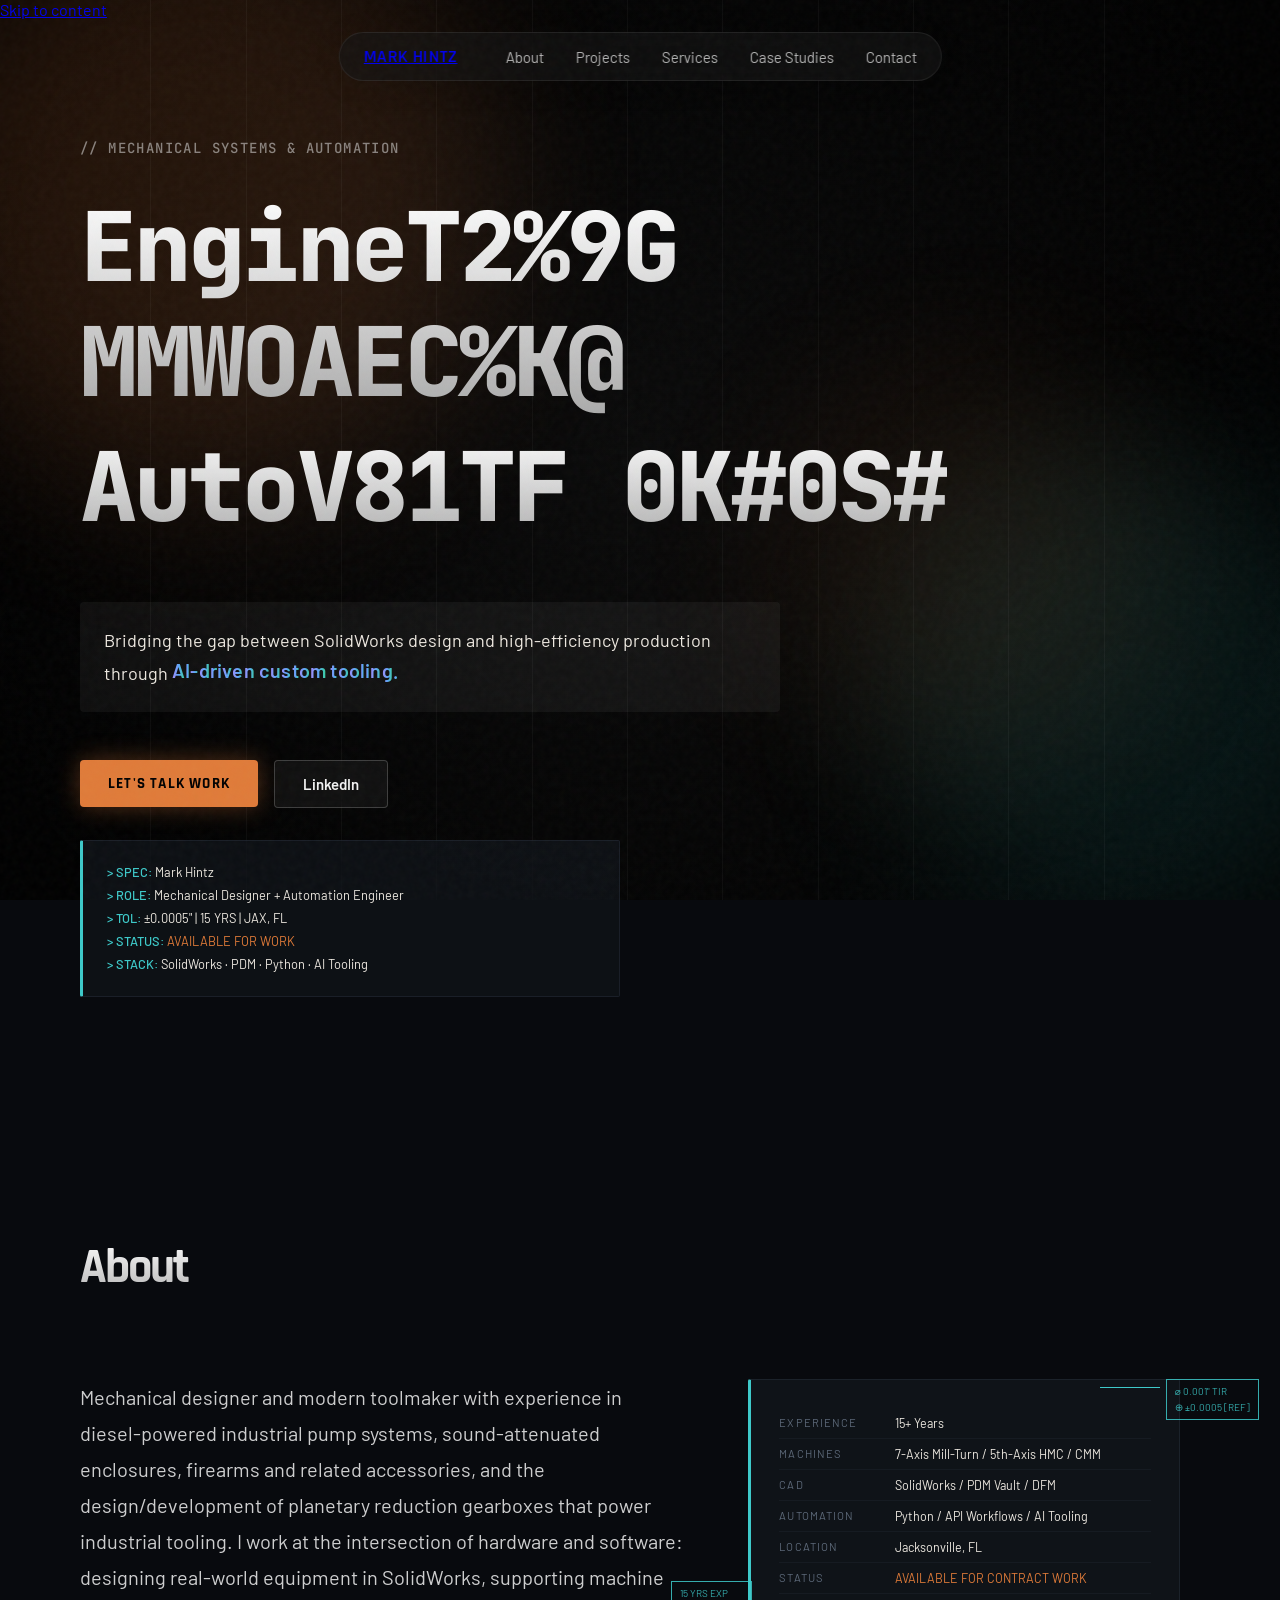
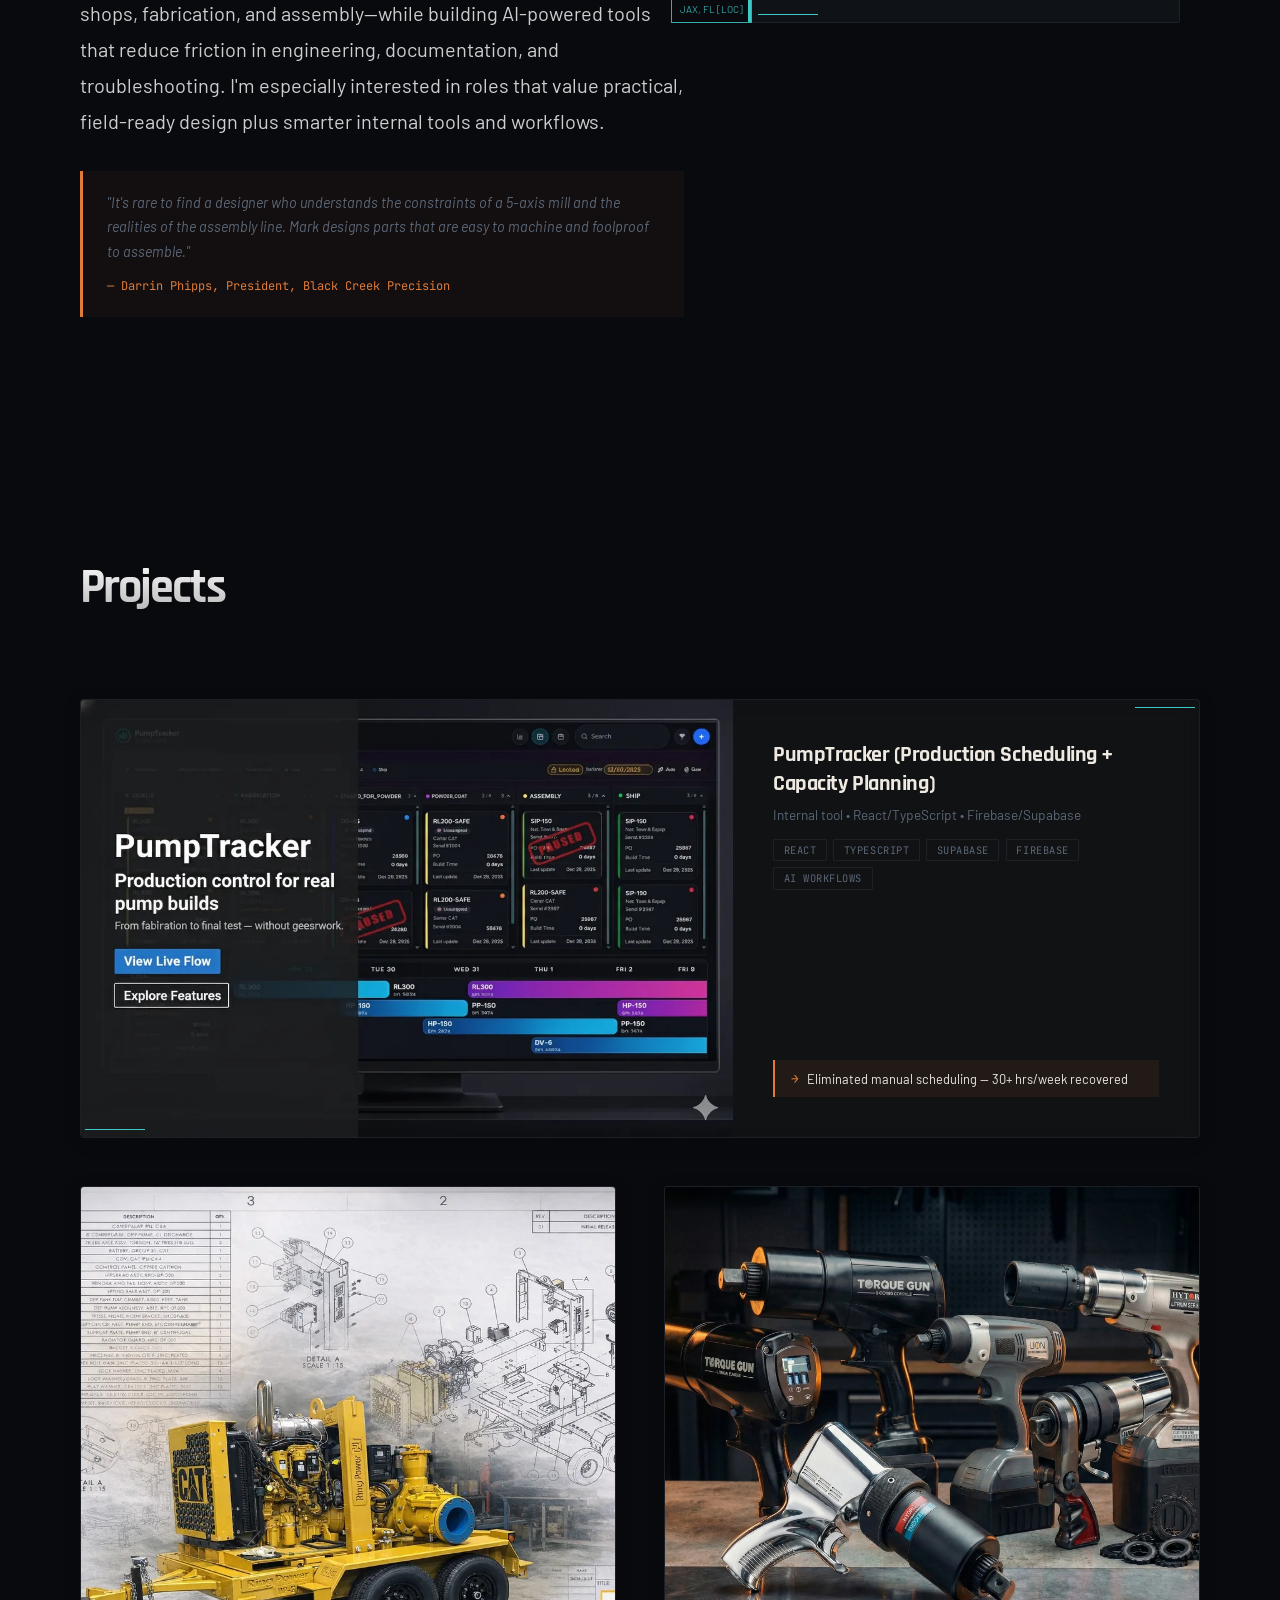
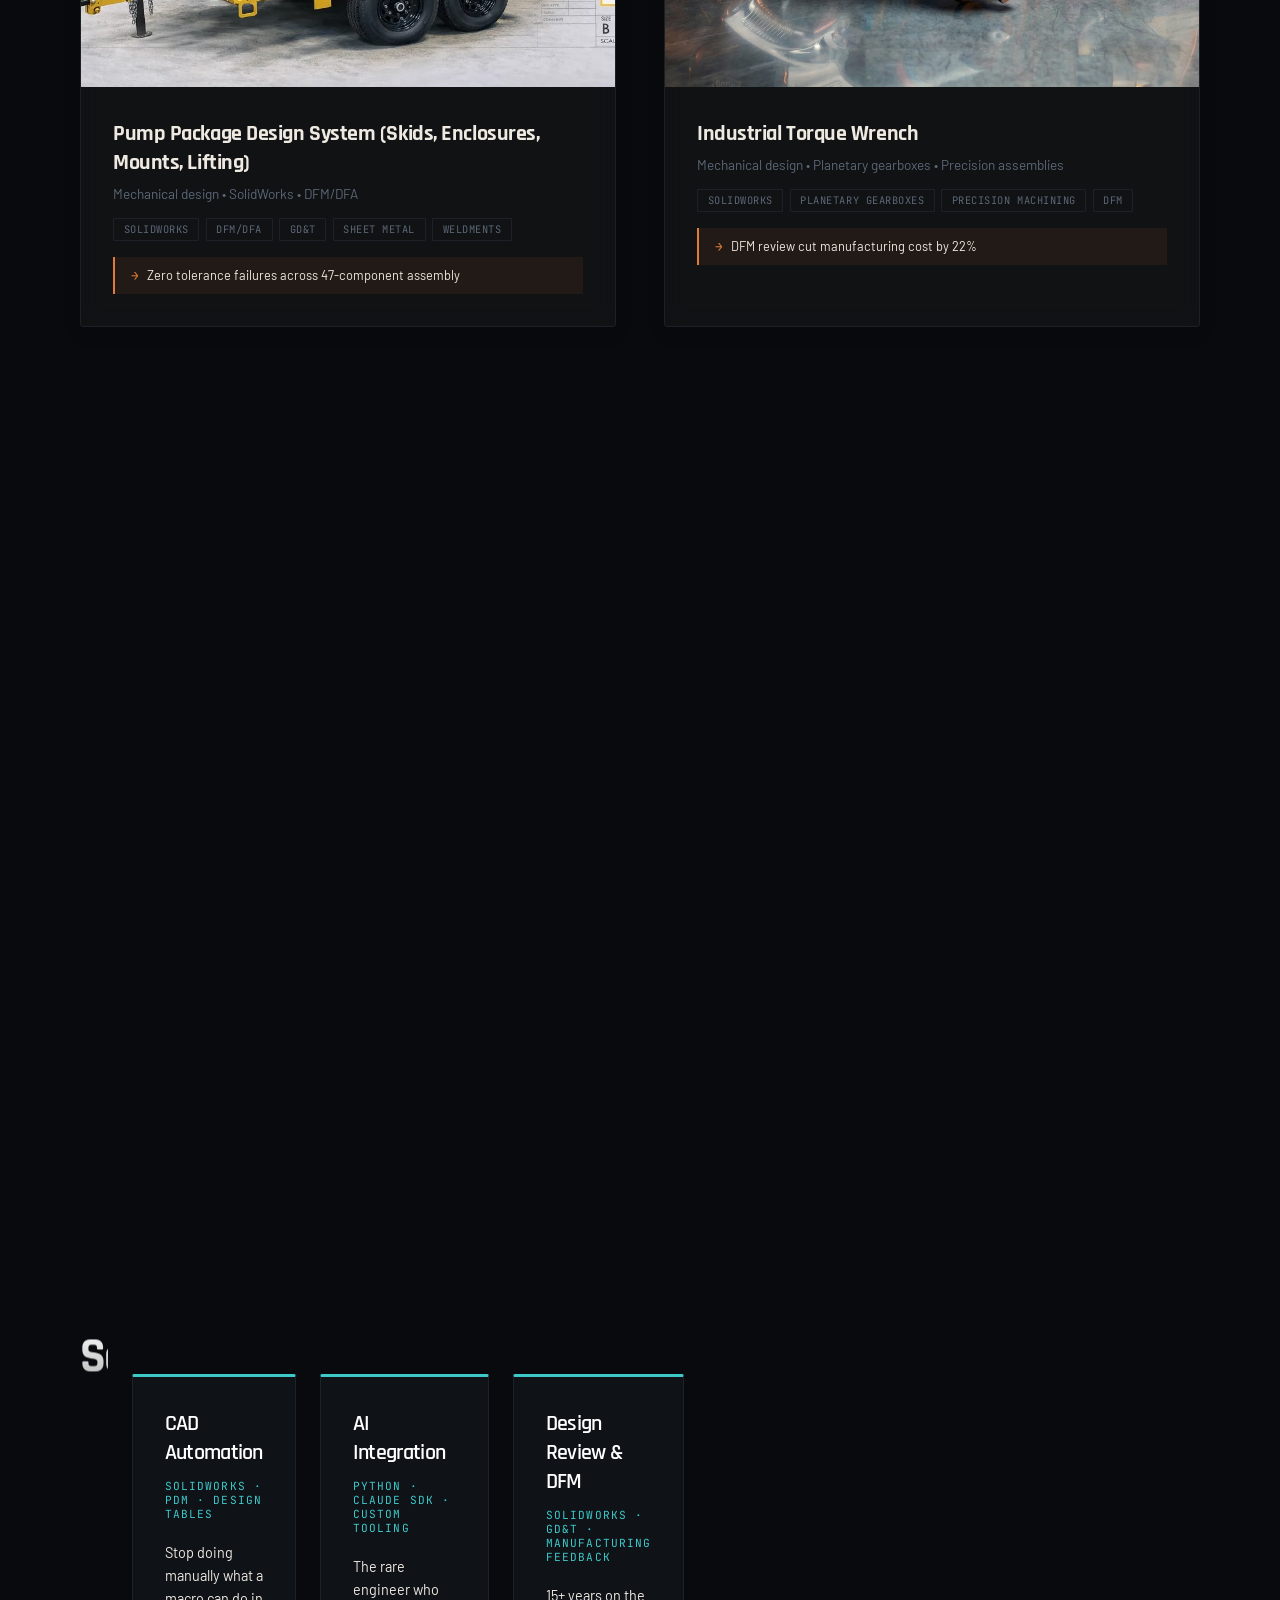
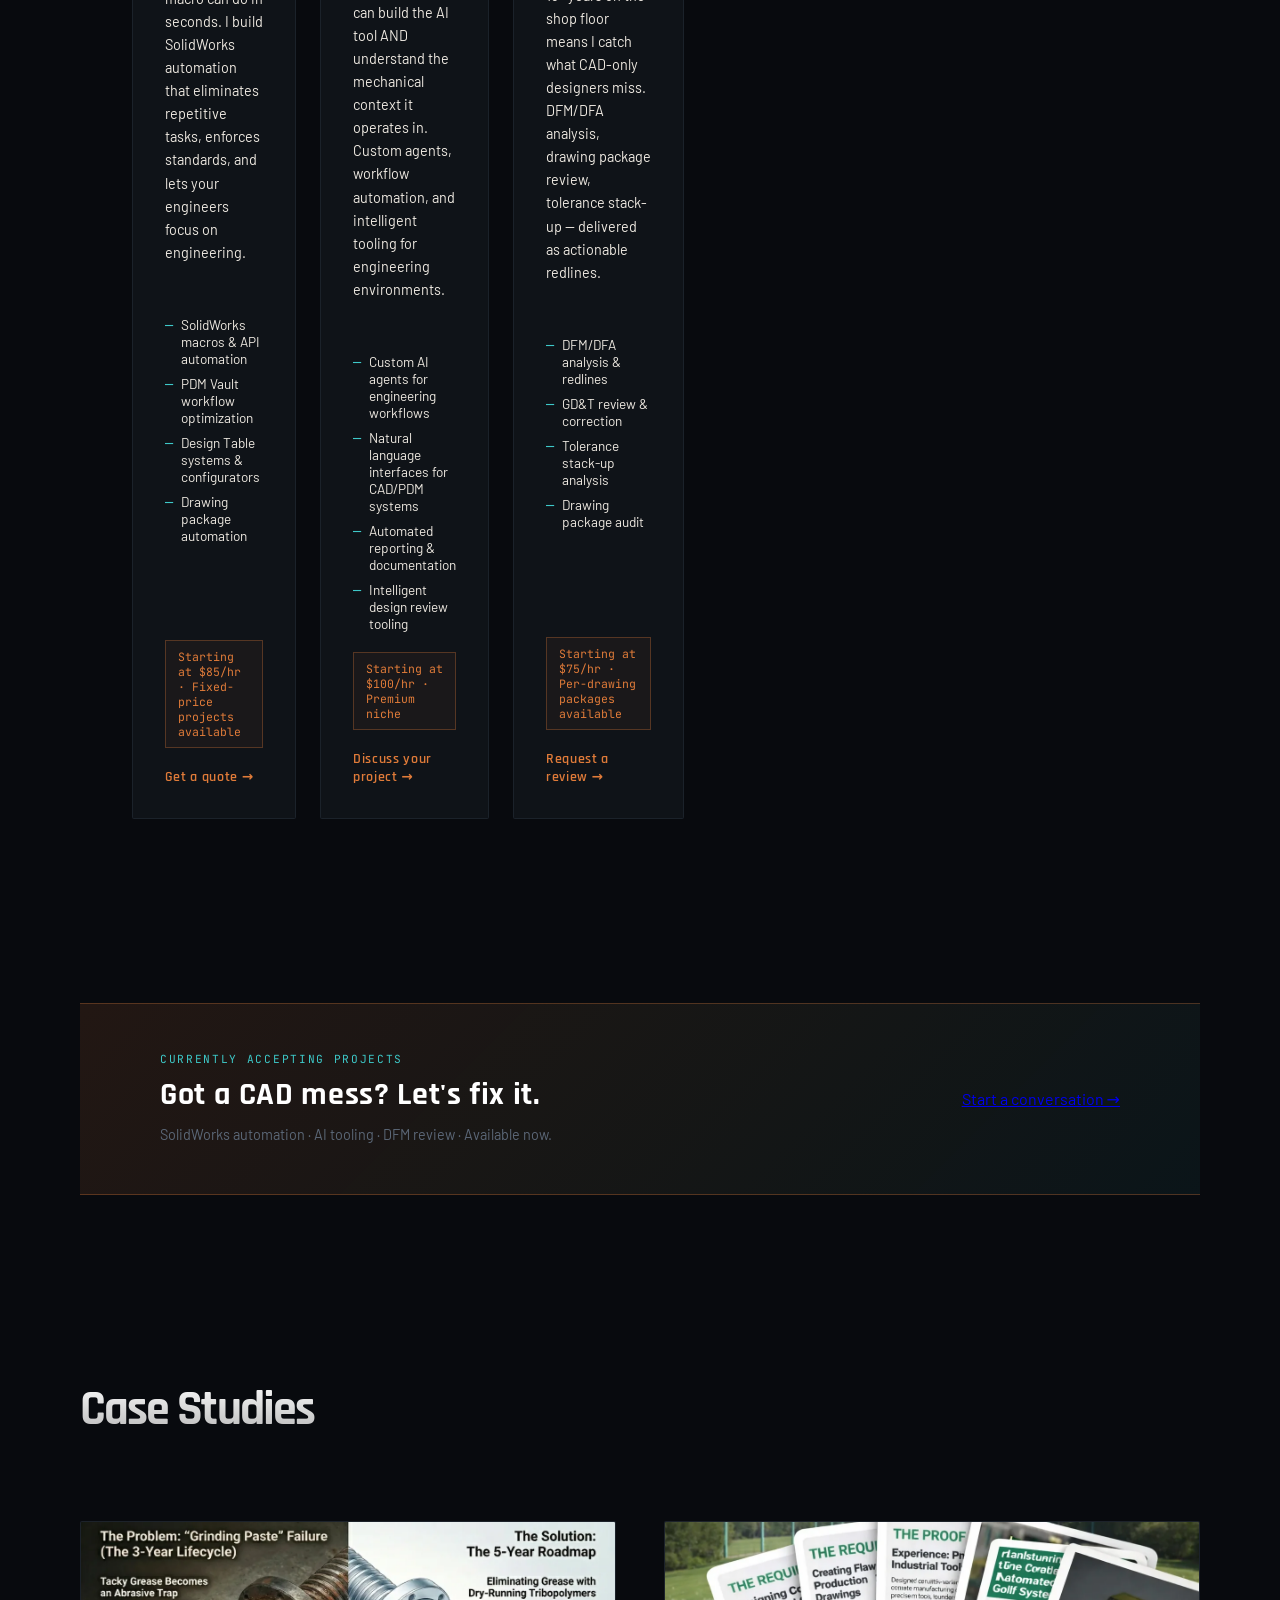
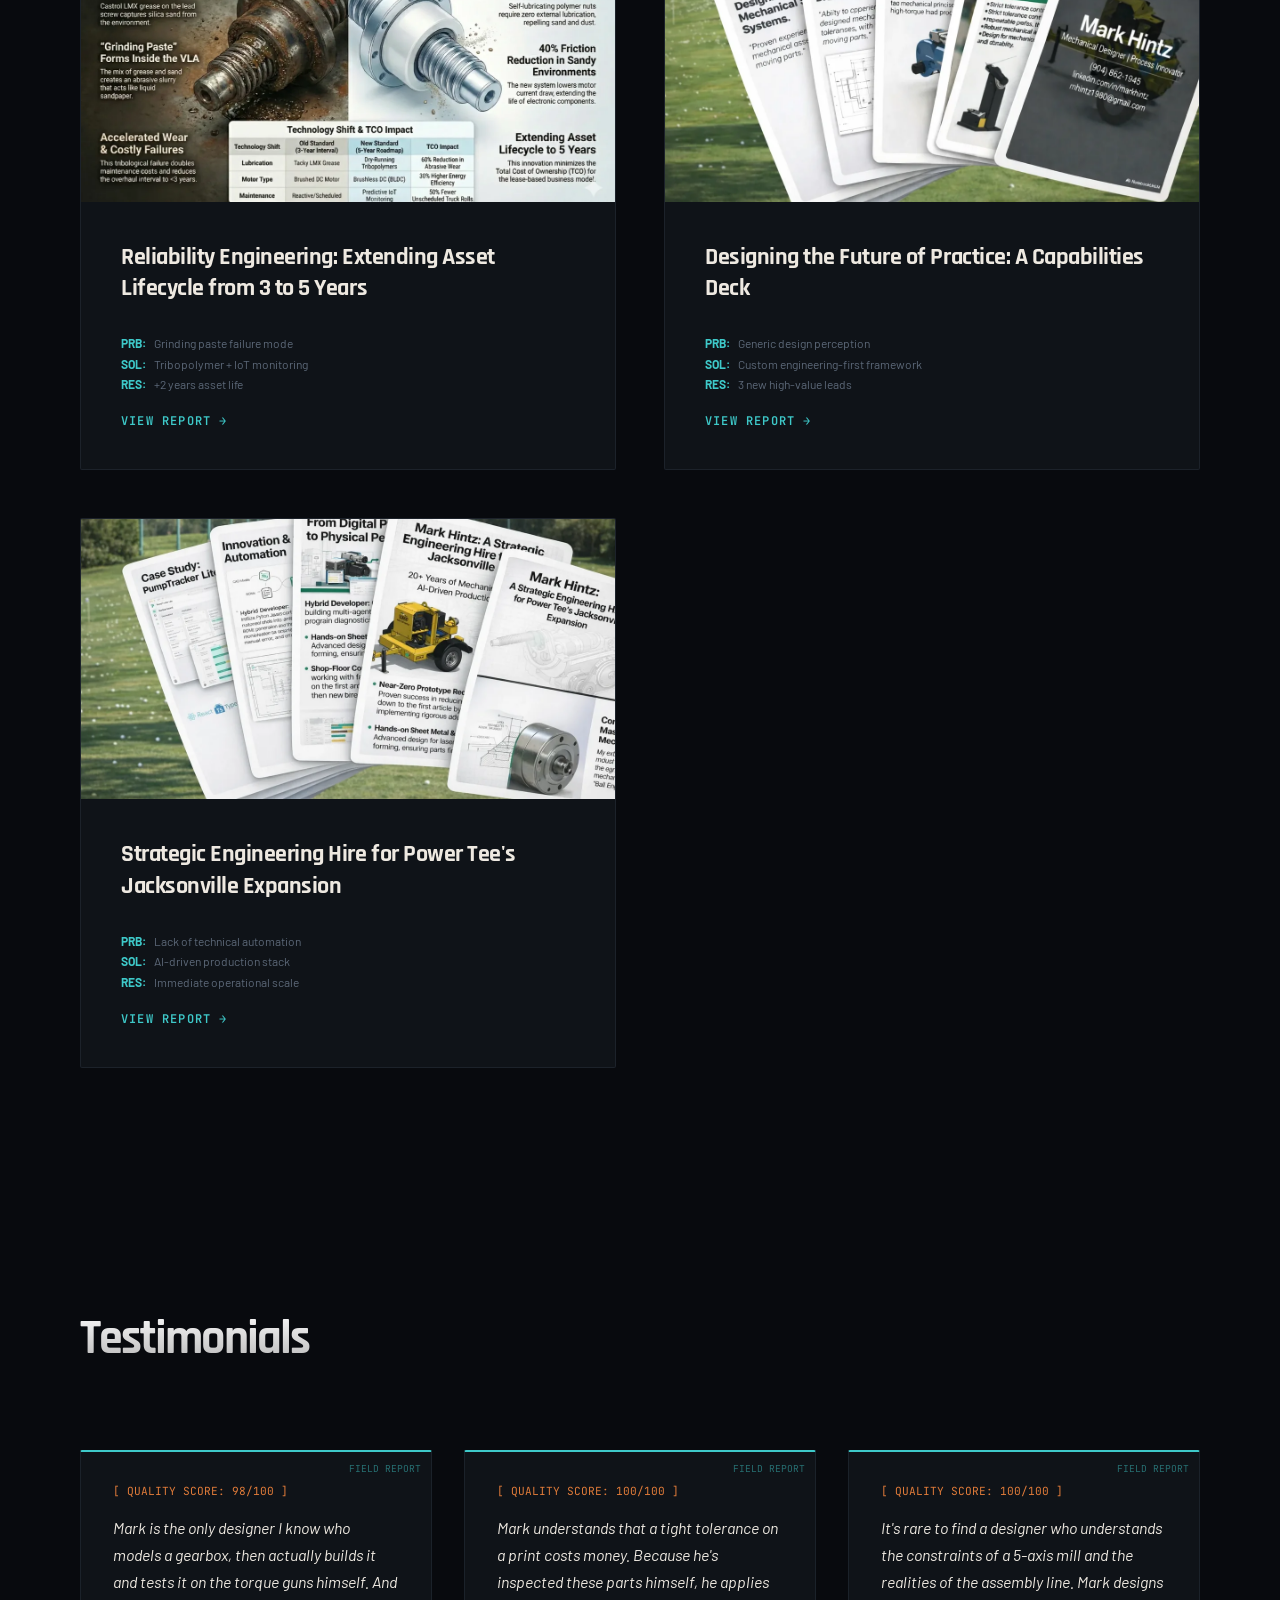
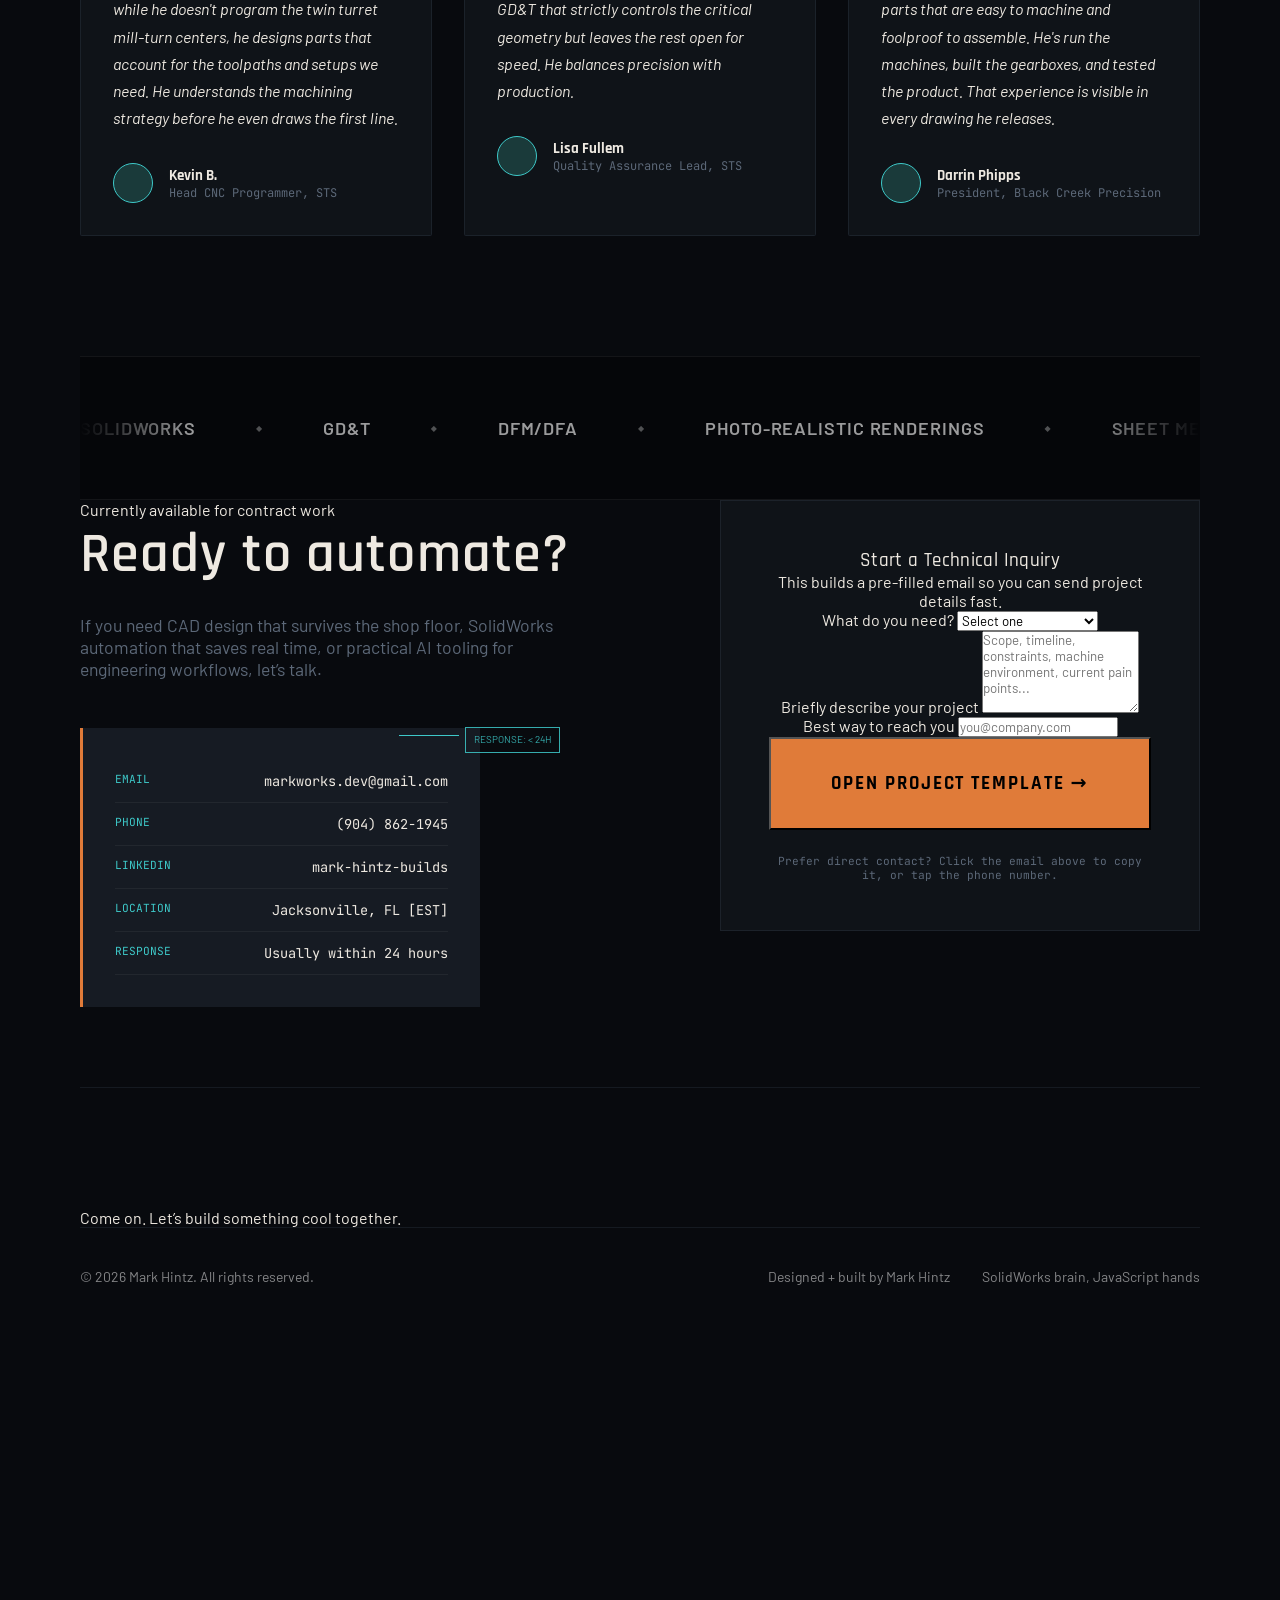
==== commit 80443840: "sprint-8: final polish — accessibility audit, performance tweaks, micro-interactions, mobile refinem" ====
--- a/index.html
+++ b/index.html
@@ -2,38 +2,96 @@
 <html lang="en">
   <head>
     <meta charset="utf-8" />
-    <meta content="width=device-width, initial-scale=1.0" name="viewport" />
-    <meta name="description" content="Mark Hintz — Mechanical designer and automation engineer specializing in SolidWorks, AI-driven tooling, and industrial system design. Based in Jacksonville, FL." />
-    <!-- Open Graph / Social Sharing -->
+    <meta name="viewport" content="width=device-width, initial-scale=1.0" />
+    <meta name="theme-color" content="#080A0E" />
+    <meta
+      name="description"
+      content="Mark Hintz — mechanical designer and automation engineer specializing in SolidWorks, CAD automation, AI tooling, and industrial system design. Based in Jacksonville, FL."
+    />
+    <meta name="robots" content="index,follow" />
+    <link rel="canonical" href="https://markhintz.com/" />
+
     <meta property="og:type" content="website" />
+    <meta property="og:site_name" content="Mark Hintz Portfolio" />
+    <meta property="og:url" content="https://markhintz.com/" />
     <meta property="og:title" content="Mark Hintz — Mechanical Designer & Automation Engineer" />
-    <meta property="og:description" content="Mechanical designer and automation engineer specializing in SolidWorks, AI-driven tooling, and industrial system design. Based in Jacksonville, FL." />
-    <meta property="og:image" content="assets/images/pump-package-hero.webp" />
+    <meta
+      property="og:description"
+      content="Mechanical design, CAD automation, AI-driven tooling, and industrial systems — built by someone who understands both the shop floor and the software stack."
+    />
+    <meta property="og:image" content="https://markhintz.com/assets/images/pump-package-hero.webp" />
+    <meta property="og:image:alt" content="Industrial pump package designed by Mark Hintz" />
+
     <meta name="twitter:card" content="summary_large_image" />
     <meta name="twitter:title" content="Mark Hintz — Mechanical Designer & Automation Engineer" />
-    <meta name="twitter:description" content="Mechanical designer and automation engineer specializing in SolidWorks, AI-driven tooling, and industrial system design. Based in Jacksonville, FL." />
-    <meta name="twitter:image" content="assets/images/pump-package-hero.webp" />
+    <meta
+      name="twitter:description"
+      content="Mechanical design, CAD automation, AI-driven tooling, and industrial systems — built by someone who understands both the shop floor and the software stack."
+    />
+    <meta name="twitter:image" content="https://markhintz.com/assets/images/pump-package-hero.webp" />
+
     <link rel="icon" type="image/svg+xml" href="assets/favicon.svg" />
-    <title id="page-title">Portfolio</title>
-    <link href="https://fonts.googleapis.com" rel="preconnect" />
-    <link crossorigin="" href="https://fonts.gstatic.com" rel="preconnect" />
+    <link rel="apple-touch-icon" href="assets/favicon.svg" />
+
+    <title id="page-title">Mark Hintz — Mechanical Designer & Automation Engineer</title>
+
+    <link rel="preconnect" href="https://fonts.googleapis.com" />
+    <link rel="preconnect" href="https://fonts.gstatic.com" crossorigin />
     <link
       href="https://fonts.googleapis.com/css2?family=Rajdhani:wght@500;600;700&family=Barlow:wght@400;500;600&family=JetBrains+Mono:wght@400;500&display=swap"
       rel="stylesheet"
     />
-    
-    
-  
-<link rel="stylesheet" href="css/styles.min.css">
-</head>
+    <link rel="stylesheet" href="css/styles.css" />
+
+    <script type="application/ld+json">
+      {
+        "@context": "https://schema.org",
+        "@type": "Person",
+        "name": "Mark Hintz",
+        "jobTitle": "Mechanical Designer & Automation Engineer",
+        "url": "https://markhintz.com/",
+        "image": "https://markhintz.com/assets/images/profile.webp",
+        "email": "mailto:markworks.dev@gmail.com",
+        "telephone": "+1-904-862-1945",
+        "address": {
+          "@type": "PostalAddress",
+          "addressLocality": "Jacksonville",
+          "addressRegion": "FL",
+          "addressCountry": "US"
+        },
+        "sameAs": [
+          "https://linkedin.com/in/mark-hintz-builds"
+        ],
+        "knowsAbout": [
+          "SolidWorks",
+          "CAD Automation",
+          "AI Tooling",
+          "DFM",
+          "GD&T",
+          "Industrial Design"
+        ]
+      }
+    </script>
+    <script type="application/ld+json">
+      {
+        "@context": "https://schema.org",
+        "@type": "WebSite",
+        "name": "Mark Hintz Portfolio",
+        "url": "https://markhintz.com/",
+        "description": "Portfolio for Mark Hintz, mechanical designer and automation engineer."
+      }
+    </script>
+  </head>
   <body>
+    <a class="skip-link" href="#main-content">Skip to content</a>
+
     <div class="bg-noise"></div>
-    <div class="bg-glows">
+    <div class="bg-glows" aria-hidden="true">
       <div class="glow-blob glow-blob-1 parallax-layer parallax-layer-1"></div>
       <div class="glow-blob glow-blob-2 parallax-layer parallax-layer-2"></div>
       <div class="glow-blob glow-blob-3 parallax-layer parallax-layer-3"></div>
     </div>
-    <div class="grid-overlay">
+    <div class="grid-overlay" aria-hidden="true">
       <div class="grid-container">
         <div class="grid-line"></div>
         <div class="grid-line"></div>
@@ -49,167 +107,215 @@
         <div class="grid-line"></div>
       </div>
     </div>
-    <nav class="floating-nav">
-      <div class="nav-logo" id="nav-logo"></div>
+
+    <nav class="floating-nav" aria-label="Primary navigation">
+      <a class="nav-logo" id="nav-logo" href="#main-content" aria-label="Go to top"></a>
       <div class="nav-links" id="nav-links"></div>
     </nav>
-    <button class="sticky-cta" aria-label="Contact Mark">Let's Talk Work</button>
+
+    <button class="sticky-cta" type="button" aria-label="Scroll to contact form">
+      Let's Talk Work
+    </button>
+
     <div class="content-wrapper">
-      <section class="hero-section">
-        <div class="hero-super-header" id="hero-super-header"></div>
-        <div class="hero-title-container">
-          <div class="reveal-mask">
-            <h1 class="hero-title-line magnetic-text-target" id="title-line-1"></h1>
-          </div>
-          <div class="reveal-mask">
-            <h1 class="hero-title-line magnetic-text-target" id="title-line-2"></h1>
-          </div>
-        </div>
-        <div class="hero-description-box">
-          <p class="hero-subtitle" id="hero-subtitle"></p>
-        </div>
-        <div class="hero-actions" id="hero-actions"></div>
-      </section>
-      <section class="about-section" id="about">
-        <div class="reveal-mask">
-          <h2 class="section-title reveal-text">About</h2>
-        </div>
-        <div class="about-content">
-          <div class="about-bio-col">
-            <p class="about-text" id="about-text"></p>
-            <blockquote class="about-testimonial">
-              <p>"Mark bridges the gap between the shop floor and digital automation in a way that's genuinely rare. He understands both sides."</p>
-              <cite>— Engineering Context, Jacksonville FL</cite>
-            </blockquote>
-          </div>
-          <div class="about-spec-col">
-            <div class="about-spec-card tolerance-zone" id="about-spec-card">
-              <div class="spec-card-row">
-                <span class="spec-card-label">EXPERIENCE</span>
-                <span class="spec-card-value">15+ Years</span>
+      <main id="main-content">
+        <section class="hero-section" aria-labelledby="title-line-1">
+          <div class="hero-super-header" id="hero-super-header"></div>
+          <div class="hero-title-container">
+            <div class="reveal-mask">
+              <h1 class="hero-title-line magnetic-text-target" id="title-line-1"></h1>
+            </div>
+            <div class="reveal-mask hero-title-offset">
+              <h1 class="hero-title-line magnetic-text-target" id="title-line-2"></h1>
+            </div>
+          </div>
+          <div class="hero-description-box">
+            <p class="hero-subtitle" id="hero-subtitle"></p>
+          </div>
+          <div class="hero-actions" id="hero-actions"></div>
+        </section>
+
+        <section class="about-section" id="about" aria-labelledby="about-heading">
+          <div class="reveal-mask">
+            <h2 class="section-title reveal-text" id="about-heading">About</h2>
+          </div>
+          <div class="about-content">
+            <div class="about-bio-col">
+              <p class="about-text" id="about-text"></p>
+              <blockquote class="about-testimonial">
+                <p>
+                  "It's rare to find a designer who understands the constraints of a 5-axis mill and the realities of the assembly line. Mark designs parts that are easy to machine and foolproof to assemble."
+                </p>
+                <cite>— Darrin Phipps, President, Black Creek Precision</cite>
+              </blockquote>
+            </div>
+            <div class="about-spec-col">
+              <div class="about-spec-card tolerance-zone" id="about-spec-card">
+                <div class="spec-card-row">
+                  <span class="spec-card-label">EXPERIENCE</span>
+                  <span class="spec-card-value">15+ Years</span>
+                </div>
+                <div class="spec-card-row">
+                  <span class="spec-card-label">MACHINES</span>
+                  <span class="spec-card-value">7-Axis Mill-Turn / 5th-Axis HMC / CMM</span>
+                </div>
+                <div class="spec-card-row">
+                  <span class="spec-card-label">CAD</span>
+                  <span class="spec-card-value">SolidWorks / PDM Vault / DFM</span>
+                </div>
+                <div class="spec-card-row">
+                  <span class="spec-card-label">AUTOMATION</span>
+                  <span class="spec-card-value">Python / API Workflows / AI Tooling</span>
+                </div>
+                <div class="spec-card-row">
+                  <span class="spec-card-label">LOCATION</span>
+                  <span class="spec-card-value">Jacksonville, FL</span>
+                </div>
+                <div class="spec-card-row">
+                  <span class="spec-card-label">STATUS</span>
+                  <span class="spec-card-value available">AVAILABLE FOR CONTRACT WORK</span>
+                </div>
+                <div class="tol-callout tol-callout-tr">
+                  <div class="tol-line tol-line-h"></div>
+                  <div class="tol-box">
+                    <span>⌀ 0.001&quot; TIR</span>
+                    <span>⊕ ±0.0005 [REF]</span>
+                  </div>
+                </div>
+                <div class="tol-callout tol-callout-bl">
+                  <div class="tol-line tol-line-v"></div>
+                  <div class="tol-box">
+                    <span>15 YRS EXP</span>
+                    <span>JAX, FL [LOC]</span>
+                  </div>
+                </div>
               </div>
-              <div class="spec-card-row">
-                <span class="spec-card-label">MACHINES</span>
-                <span class="spec-card-value">7-Axis Mill-Turn / 5th-Axis HMC / CMM</span>
+            </div>
+          </div>
+        </section>
+
+        <section class="projects-section" id="projects" aria-labelledby="projects-heading">
+          <div class="reveal-mask">
+            <h2 class="section-title reveal-text" id="projects-heading">Projects</h2>
+          </div>
+          <div class="projects-grid" id="projects-grid"></div>
+        </section>
+
+        <section class="services-section" id="services" aria-labelledby="services-heading">
+          <div class="reveal-mask">
+            <h2 class="section-title reveal-text" id="services-heading">Services</h2>
+          </div>
+          <div class="services-grid" id="services-content"></div>
+        </section>
+
+        <section class="case-studies-section" id="case-studies" aria-labelledby="case-studies-heading">
+          <div class="reveal-mask">
+            <h2 class="section-title reveal-text" id="case-studies-heading">Case Studies</h2>
+          </div>
+          <div class="case-studies-grid" id="case-studies-grid"></div>
+        </section>
+
+        <section class="testimonials-section" aria-labelledby="testimonials-heading">
+          <div class="reveal-mask">
+            <h2 class="section-title reveal-text" id="testimonials-heading">Testimonials</h2>
+          </div>
+          <div class="testimonials-grid" id="testimonials-grid"></div>
+        </section>
+
+        <section class="ticker-section" aria-label="Skills and specialties">
+          <div class="ticker-wrapper">
+            <div class="ticker-track" id="ticker-track"></div>
+          </div>
+        </section>
+
+        <section class="contact-section" id="contact" aria-labelledby="contact-heading">
+          <div class="contact-container">
+            <div class="contact-info">
+              <div class="availability-badge" aria-live="polite">
+                <span class="availability-dot"></span>
+                Currently available for contract work
               </div>
-              <div class="spec-card-row">
-                <span class="spec-card-label">CAD</span>
-                <span class="spec-card-value">SolidWorks (Advanced) / PDM Vault</span>
+              <div class="reveal-mask">
+                <h2 class="contact-title reveal-text" id="contact-heading">What are you building?</h2>
               </div>
-              <div class="spec-card-row">
-                <span class="spec-card-label">AUTOMATION</span>
-                <span class="spec-card-value">Python / SolidWorks API / AI Tooling</span>
+              <p class="contact-description">
+                If you need CAD design that survives the shop floor, SolidWorks automation that saves real time,
+                or practical AI tooling for engineering workflows, let’s talk.
+              </p>
+
+              <div class="contact-details-card tolerance-zone">
+                <div class="detail-row">
+                  <span class="detail-label">EMAIL</span>
+                  <a href="mailto:markworks.dev@gmail.com" class="detail-value" id="copy-email">markworks.dev@gmail.com</a>
+                </div>
+                <div class="detail-row">
+                  <span class="detail-label">PHONE</span>
+                  <a href="tel:+19048621945" class="detail-value" id="contact-phone">(904) 862-1945</a>
+                </div>
+                <div class="detail-row">
+                  <span class="detail-label">LINKEDIN</span>
+                  <a href="https://linkedin.com/in/mark-hintz-builds" target="_blank" rel="noopener noreferrer" class="detail-value">mark-hintz-builds</a>
+                </div>
+                <div class="detail-row">
+                  <span class="detail-label">LOCATION</span>
+                  <span class="detail-value">Jacksonville, FL [EST]</span>
+                </div>
+                <div class="detail-row">
+                  <span class="detail-label">RESPONSE</span>
+                  <span class="detail-value">Usually within 24 hours</span>
+                </div>
+                <div class="tol-callout tol-callout-tr">
+                  <div class="tol-line tol-line-h"></div>
+                  <div class="tol-box"><span>RESPONSE: &lt; 24H</span></div>
+                </div>
               </div>
-              <div class="spec-card-row">
-                <span class="spec-card-label">CURRENT</span>
-                <span class="spec-card-value">Fabrication / Sheet Metal / Laser</span>
-              </div>
-              <div class="spec-card-row">
-                <span class="spec-card-label">AVAILABILITY</span>
-                <span class="spec-card-value available">OPEN TO PROJECTS</span>
-              </div>
-              <!-- Tolerance callouts (desktop only) -->
-              <div class="tol-callout tol-callout-tr">
-                <div class="tol-line tol-line-h"></div>
-                <div class="tol-box">
-                  <span>⌀ 0.001" TIR</span>
-                  <span>⊕ ±0.0005 [REF]</span>
-                </div>
-              </div>
-              <div class="tol-callout tol-callout-bl">
-                <div class="tol-line tol-line-v"></div>
-                <div class="tol-box">
-                  <span>15 YRS EXP</span>
-                  <span>JAX, FL [LOC]</span>
-                </div>
-              </div>
-            </div>
-          </div>
-        </div>
-      </section>
-      <section class="projects-section" id="projects">
-        <div class="reveal-mask">
-          <h2 class="section-title reveal-text">Projects</h2>
-        </div>
-        <div class="projects-grid" id="projects-grid"></div>
-      </section>
-      <section class="services-section" id="services">
-        <div class="reveal-mask">
-          <h2 class="section-title reveal-text">Services</h2>
-        </div>
-        <div class="services-grid" id="services-content"></div>
-      </section>
-      <section class="case-studies-section" id="case-studies">
-        <div class="reveal-mask">
-          <h2 class="section-title reveal-text">Case Studies</h2>
-        </div>
-        <div class="case-studies-grid" id="case-studies-grid"></div>
-      </section>
-      <section class="testimonials-section">
-        <div class="reveal-mask">
-          <h2 class="section-title reveal-text">Testimonials</h2>
-        </div>
-        <div class="testimonials-grid" id="testimonials-grid"></div>
-      </section>
-      <!-- Skills Ticker Section -->
-      <section class="ticker-section">
-        <div class="ticker-wrapper">
-          <div class="ticker-track" id="ticker-track"></div>
-        </div>
-      </section>
-      <footer class="footer-section" id="contact">
-        <div class="contact-container">
-          <div class="contact-info">
-            <div class="reveal-mask">
-              <h2 class="contact-title reveal-text">Ready to automate?</h2>
-            </div>
-            <p class="contact-description">Currently accepting freelance projects for CAD automation, AI integration, and design review.</p>
-            
-            <div class="contact-details-card tolerance-zone">
-              <div class="detail-row">
-                <span class="detail-label">EMAIL</span>
-                <a href="mailto:markworks.dev@gmail.com" class="detail-value" id="copy-email">markworks.dev@gmail.com</a>
-              </div>
-              <div class="detail-row">
-                <span class="detail-label">LINKEDIN</span>
-                <a href="https://linkedin.com/in/mark-hintz-builds" target="_blank" class="detail-value">mark-hintz-builds</a>
-              </div>
-              <div class="detail-row">
-                <span class="detail-label">LOCATION</span>
-                <span class="detail-value">Jacksonville, FL [EST]</span>
-              </div>
-              <div class="detail-row">
-                <span class="detail-label">AVAILABILITY</span>
-                <span class="detail-value available">IMMEDIATE START</span>
-              </div>
-              
-              <!-- Tolerance callout for contact card -->
-              <div class="tol-callout tol-callout-tr">
-                <div class="tol-line tol-line-h"></div>
-                <div class="tol-box"><span>RESPONSE: &lt; 24H</span></div>
-              </div>
-            </div>
-          </div>
-          
-          <div class="contact-action-box">
-            <div class="inquiry-panel">
-              <h3 class="inquiry-title">Start a Technical Inquiry</h3>
-              <p class="inquiry-sub">Click below to open your mail client with a project template.</p>
-              <a href="mailto:markworks.dev@gmail.com?subject=Technical Inquiry - [Project Name]&body=Hi Mark,%0D%0AI'm reaching out regarding..." class="large-contact-button">
-                Open Project Template →
-              </a>
-              <div class="copy-hint">Or click the email address to copy to clipboard.</div>
-            </div>
-          </div>
-        </div>
-        
+            </div>
+
+            <div class="contact-action-box">
+              <form class="contact-form inquiry-panel" id="contact-form">
+                <h3 class="inquiry-title">Start a Technical Inquiry</h3>
+                <p class="inquiry-sub">This builds a pre-filled email so you can send project details fast.</p>
+
+                <div class="form-field">
+                  <label for="project-type">What do you need?</label>
+                  <select id="project-type" name="projectType" required>
+                    <option value="">Select one</option>
+                    <option value="CAD Design">CAD Design</option>
+                    <option value="Automation">Automation</option>
+                    <option value="AI Integration">AI Integration</option>
+                    <option value="Design Review / DFM">Design Review / DFM</option>
+                    <option value="Other">Other</option>
+                  </select>
+                </div>
+
+                <div class="form-field">
+                  <label for="project-summary">Briefly describe your project</label>
+                  <textarea id="project-summary" name="projectSummary" rows="5" placeholder="Scope, timeline, constraints, machine environment, current pain points..." required></textarea>
+                </div>
+
+                <div class="form-field">
+                  <label for="contact-method">Best way to reach you</label>
+                  <input id="contact-method" name="contactMethod" type="email" inputmode="email" placeholder="you@company.com" required />
+                </div>
+
+                <button class="large-contact-button" type="submit">Open Project Template →</button>
+                <p class="copy-hint">Prefer direct contact? Click the email above to copy it, or tap the phone number.</p>
+              </form>
+            </div>
+          </div>
+        </section>
+      </main>
+
+      <footer class="footer-section">
+        <div class="site-footer-cta">Come on. Let’s build something cool together.</div>
         <div class="footer-bottom">
           <div class="footer-copyright" id="footer-copyright"></div>
           <div class="footer-credits" id="footer-credits"></div>
         </div>
       </footer>
     </div>
-    <div class="lightbox" id="lightbox">
+
+    <div class="lightbox" id="lightbox" role="dialog" aria-modal="true" aria-label="Project gallery">
       <button class="lightbox-close" id="lightbox-close" aria-label="Close lightbox">×</button>
       <button class="lightbox-prev" id="lightbox-prev" aria-label="Previous image">❮</button>
       <button class="lightbox-next" id="lightbox-next" aria-label="Next image">❯</button>
@@ -218,11 +324,7 @@
       </div>
       <div class="lightbox-counter" id="lightbox-counter"></div>
     </div>
-    </div>
-    
-    
-  
-
-<script src="js/scripts.min.js"></script>
-</body>
+
+    <script src="js/scripts.js"></script>
+  </body>
 </html>
--- a/css/styles.css
+++ b/css/styles.css
@@ -0,0 +1,2041 @@
+
+/* === styles.css === */
+/* ============================================
+   LUCID PORTFOLIO TEMPLATE - STYLES
+   ============================================ */
+
+/* CSS DESIGN TOKENS */
+:root {
+  --bg: #080A0E;
+  --surface: #0F1318;
+  --surface-raised: #161B23;
+  --accent-primary: #E07B39;
+  --accent-secondary: #3EC9C9;
+  --accent-dim: #1A3A3A;
+  --text-primary: #EEE9E1;
+  --text-muted: #5C6878;
+  --text-bright: #FFFFFF;
+  --grid-line: rgba(99, 120, 150, 0.07);
+  --border: rgba(99, 120, 150, 0.15);
+  --border-active: rgba(224, 123, 57, 0.4);
+  --font-heading: 'Rajdhani', 'Barlow Condensed', system-ui, sans-serif;
+  --font-body: 'Barlow', -apple-system, system-ui, sans-serif;
+  --font-mono: 'JetBrains Mono', 'Cascadia Code', monospace;
+}
+
+/* RESET & BASE */
+* {
+  font-family: var(--font-body);
+  margin: 0;
+  padding: 0;
+  box-sizing: border-box;
+}
+
+html {
+    /* scroll-behavior: smooth; -- REMOVED to prevent conflict with Lenis */
+}
+
+body {
+  background-color: var(--bg);
+  color: var(--text-primary);
+  font-family: var(--font-body);
+  overflow-x: hidden;
+  position: relative;
+}
+
+/* ============================================
+   AMBIENT BACKGROUNDS
+   ============================================ */
+.bg-noise {
+  position: fixed;
+  top: 0;
+  left: 0;
+  width: 100%;
+  height: 100%;
+  pointer-events: none;
+  z-index: 9999;
+  opacity: 0.035;
+  background-image: url("[data-uri]");
+}
+
+.bg-glows {
+  position: fixed;
+  top: 0;
+  left: 0;
+  width: 100%;
+  height: 100%;
+  z-index: -1;
+  overflow: hidden;
+  background: radial-gradient(circle at 50% 50%, #0a0a0a 0%, #000000 100%);
+}
+
+.glow-blob {
+  position: absolute;
+  border-radius: 50%;
+  filter: blur(80px);
+  opacity: 0.25;
+  animation: floatBlob 20s infinite alternate cubic-bezier(0.4, 0, 0.2, 1);
+}
+
+.glow-blob-1 {
+  width: 600px;
+  height: 600px;
+  background: rgba(224, 123, 57, 0.6); /* Amber */
+  top: -100px;
+  left: -100px;
+  animation-delay: 0s;
+}
+
+.glow-blob-2 {
+  width: 500px;
+  height: 500px;
+  background: rgba(62, 201, 201, 0.4); /* Teal */
+  bottom: -50px;
+  right: -100px;
+  animation-delay: -5s;
+}
+
+.glow-blob-3 {
+  width: 400px;
+  height: 400px;
+  background: rgba(224, 123, 57, 0.3); /* Warm amber secondary */
+  top: 40%;
+  left: 60%;
+  opacity: 0.25;
+  animation-delay: -10s;
+}
+
+@keyframes floatBlob {
+  0% {
+    transform: translate(0, 0) scale(1);
+  }
+  100% {
+    transform: translate(40px, -40px) scale(1.1);
+  }
+}
+
+/* ============================================
+   TYPOGRAPHY SYSTEM
+   ============================================ */
+h1, h2, h3, h4, h5, h6,
+.hero-title, .hero-name, .section-title, .section-header,
+.nav-logo, .floating-nav .nav-logo,
+.project-title, .case-study-title, .service-title {
+  font-family: var(--font-heading);
+  letter-spacing: 0.02em;
+}
+
+/* Rajdhani heading weight corrections */
+h1, .hero-title { font-weight: 700; }
+h2, .section-title { font-weight: 600; }
+h3 { font-weight: 500; }
+
+/* ============================================
+   12-COLUMN GRID OVERLAY
+   ============================================ */
+.grid-overlay {
+  position: fixed;
+  top: 0;
+  left: 0;
+  right: 0;
+  bottom: 0;
+  pointer-events: none;
+  z-index: 0;
+}
+
+.grid-container {
+  max-width: 1400px;
+  margin: 0 auto;
+  height: 100%;
+  display: grid;
+  grid-template-columns: repeat(12, 1fr);
+  gap: 24px;
+  padding: 0 80px;
+}
+
+.grid-line {
+    border-right: 1px solid rgba(255, 255, 255, 0.04); /* Fainter grid lines */
+    height: 100%;
+}
+
+.grid-line:last-child {
+  border-right: none;
+}
+
+/* ============================================
+   CONTENT WRAPPER
+   ============================================ */
+.content-wrapper {
+  position: relative;
+  z-index: 1;
+  max-width: 1400px;
+  margin: 0 auto;
+  padding: 0 80px;
+}
+
+/* ============================================
+   FLOATING NAVIGATION
+   ============================================ */
+.floating-nav {
+  position: fixed;
+  top: 32px;
+  left: 50%;
+  transform: translateX(-50%);
+  background: rgba(20, 20, 20, 0.6);
+  backdrop-filter: blur(16px);
+  -webkit-backdrop-filter: blur(16px);
+  border-radius: 100px;
+  padding: 12px 24px;
+  display: flex;
+  align-items: center;
+  gap: 48px;
+  z-index: 100;
+  border: 1px solid rgba(255, 255, 255, 0.08);
+  box-shadow: 0 4px 30px rgba(0, 0, 0, 0.1);
+}
+
+.nav-logo {
+  font-family: var(--font-heading);
+  font-weight: 600;
+  font-size: 18px;
+  letter-spacing: 0.05em;
+  text-transform: uppercase;
+}
+
+.nav-links {
+  display: flex;
+  gap: 32px;
+}
+
+.nav-link {
+  color: rgba(255, 255, 255, 0.7);
+  text-decoration: none;
+  font-size: 15px;
+  transition: color 0.2s;
+}
+
+.nav-link:hover {
+  color: rgba(255, 255, 255, 1);
+}
+
+/* ============================================
+   HERO SECTION - Industrial Tech Aesthetic
+   ============================================ */
+.hero-section {
+  min-height: 100vh;
+  display: flex;
+  flex-direction: column;
+  justify-content: center;
+  padding-top: 120px;
+  padding-bottom: 120px;
+}
+
+.hero-super-header {
+  font-family: var(--font-mono);
+  font-size: 14px;
+  font-weight: 500;
+  text-transform: uppercase;
+  letter-spacing: 0.1em;
+  color: rgba(242, 242, 242, 0.5);
+  margin-bottom: 32px;
+  opacity: 0;
+  transform: translateY(20px);
+  transition: opacity 0.6s cubic-bezier(0.4, 0, 0.2, 1),
+    transform 0.6s cubic-bezier(0.4, 0, 0.2, 1);
+}
+
+.hero-super-header.animate {
+  opacity: 1;
+  transform: translateY(0);
+}
+
+.hero-title-container {
+  margin-bottom: 48px;
+  min-height: 240px; /* Reserve height to prevent layout jump during scramble */
+}
+
+.hero-title-line {
+  font-size: 96px;
+  font-weight: 800; /* Bolder */
+  line-height: 1.2; /* Increased from 1.05 to prevent clipping */
+  letter-spacing: -0.04em;
+  color: #f2f2f2;
+  padding-bottom: 0.1em; /* Extra space for descenders */
+  /* Optional: Gentle gradient fill for text */
+  background: linear-gradient(180deg, #ffffff 0%, #a5a5a5 100%);
+  -webkit-background-clip: text;
+  -webkit-text-fill-color: transparent;
+  background-clip: text;
+  text-fill-color: transparent;
+  /* Start visible - let child magnetic-text chars handle the animation */
+  opacity: 1;
+  transform: translateY(0);
+  display: block;
+}
+
+/* When magnetic-text is applied, don't use the parent animation */
+.hero-title-line.magnetic-text {
+  opacity: 1 !important;
+  transform: none !important;
+}
+
+#title-line-1 {
+  transition-delay: 0.1s;
+}
+
+#title-line-2 {
+  transition-delay: 0.25s;
+}
+
+.hero-description-box {
+  background: rgba(255, 255, 255, 0.05);
+  border-radius: 4px;
+  padding: 24px;
+  max-width: 700px; /* Widened to accommodate cycling text */
+  margin-bottom: 48px;
+  overflow: visible; /* Ensure cycling text is visible */
+}
+
+.hero-subtitle {
+  font-size: 18px;
+  font-weight: 400;
+  line-height: 1.6;
+  color: var(--text-primary); /* Brighter for visibility */
+  margin: 0;
+  min-height: 1.6em;
+}
+
+.hero-actions {
+  display: flex;
+  gap: 16px;
+  align-items: center;
+}
+
+.hero-dot {
+  display: none;
+}
+
+.hero-link {
+  display: inline-block;
+  padding: 14px 28px;
+  font-weight: 600;
+  font-size: 15px;
+  text-decoration: none;
+  border-radius: 4px;
+  transition: all 0.2s ease;
+}
+
+.hero-link:first-of-type {
+  background: #f2f2f2;
+  color: #0d0d0d;
+  box-shadow: 0 0 20px rgba(255, 255, 255, 0.1);
+}
+
+.hero-link:first-of-type:hover {
+  background: #ffffff;
+  transform: translateY(-2px);
+  box-shadow: 0 0 30px rgba(255, 255, 255, 0.3);
+}
+
+.hero-link:not(:first-of-type) {
+  background: rgba(255, 255, 255, 0.05); /* Glassy background */
+  backdrop-filter: blur(10px);
+  color: #f2f2f2;
+  border: 1px solid rgba(242, 242, 242, 0.2);
+}
+
+.hero-link:not(:first-of-type):hover {
+  border-color: #f2f2f2;
+  color: #f2f2f2;
+  background: rgba(255, 255, 255, 0.1);
+  box-shadow: 0 0 20px rgba(255, 255, 255, 0.1);
+}
+
+/* Primary CTA — amber fill */
+.hero-link.hero-cta-primary {
+  background: var(--accent-primary) !important;
+  color: #000 !important;
+  font-family: var(--font-heading);
+  font-weight: 700;
+  letter-spacing: 0.08em;
+  text-transform: uppercase;
+  border: none;
+  box-shadow: 0 0 24px rgba(224, 123, 57, 0.35);
+}
+
+.hero-link.hero-cta-primary:hover {
+  background: #f08c50 !important;
+  color: #000 !important;
+  transform: translateY(-2px);
+  box-shadow: 0 0 36px rgba(224, 123, 57, 0.55);
+}
+
+/* ============================================
+   HERO SPEC BLOCK
+   ============================================ */
+.hero-spec-block {
+  font-family: var(--font-mono);
+  font-size: 0.8rem;
+  line-height: 1.8;
+  margin: 2rem 0 0;
+  padding: 1.25rem 1.5rem;
+  background: rgba(15, 19, 24, 0.8);
+  border: 1px solid var(--border);
+  border-left: 3px solid var(--accent-secondary);
+  border-radius: 2px;
+  max-width: 540px;
+}
+
+.spec-line {
+  display: block;
+}
+
+.spec-key {
+  color: var(--accent-secondary);
+  font-weight: 500;
+}
+
+.spec-val {
+  color: var(--text-primary);
+}
+
+.spec-status.available {
+  color: var(--accent-primary);
+  animation: blink-status 1.2s step-end infinite;
+}
+
+.available {
+  color: var(--accent-primary) !important;
+  animation: blink-status 1.2s step-end infinite;
+}
+
+@keyframes blink-status {
+  0%, 100% { opacity: 1; }
+  50% { opacity: 0.3; }
+}
+
+/* Mobile: spec block fits narrow screens */
+@media (max-width: 480px) {
+  .hero-spec-block {
+    max-width: 100%;
+    font-size: 0.72rem;
+    padding: 1rem 1rem;
+  }
+}
+
+/* ============================================
+   ABOUT SECTION
+   ============================================ */
+.about-section {
+  padding: 120px 0;
+  max-width: 1100px;
+}
+
+.about-content {
+  display: grid;
+  grid-template-columns: 7fr 5fr;
+  gap: 4rem;
+  align-items: start;
+}
+
+@media (max-width: 768px) {
+  .about-content {
+    grid-template-columns: 1fr;
+    gap: 2rem;
+  }
+}
+
+.about-text {
+  font-size: 20px;
+  line-height: 1.8;
+  color: rgba(255, 255, 255, 0.8);
+}
+
+/* About testimonial block */
+.about-testimonial {
+  margin-top: 2rem;
+  padding: 1.25rem 1.5rem;
+  border-left: 3px solid var(--accent-primary);
+  background: rgba(224, 123, 57, 0.05);
+  font-style: italic;
+  color: var(--text-muted);
+  font-size: 0.9rem;
+  line-height: 1.7;
+}
+.about-testimonial cite {
+  display: block;
+  margin-top: 0.75rem;
+  font-style: normal;
+  font-size: 0.75rem;
+  color: var(--accent-primary);
+  font-family: var(--font-mono);
+}
+
+/* About spec card */
+.about-spec-card {
+  font-family: var(--font-mono);
+  font-size: 0.78rem;
+  background: var(--surface);
+  border: 1px solid var(--border);
+  border-left: 3px solid var(--accent-secondary);
+  padding: 1.75rem;
+  border-radius: 2px;
+  position: relative;
+}
+
+.spec-card-row {
+  display: flex;
+  gap: 1rem;
+  padding: 0.5rem 0;
+  border-bottom: 1px solid rgba(99, 120, 150, 0.08);
+}
+.spec-card-row:last-child { border-bottom: none; }
+
+.spec-card-label {
+  color: var(--text-muted);
+  min-width: 100px;
+  font-size: 0.7rem;
+  letter-spacing: 0.1em;
+  text-transform: uppercase;
+}
+.spec-card-value {
+  color: var(--text-primary);
+  flex: 1;
+}
+.spec-card-value.available {
+  color: var(--accent-primary);
+  animation: blink-status 1.2s step-end infinite;
+}
+
+/* === TOLERANCE CALLOUT SYSTEM === */
+.tolerance-zone {
+  position: relative;
+}
+
+.tol-callout {
+  position: absolute;
+  pointer-events: none;
+  opacity: 0;
+  transition: opacity 0.4s ease 0.3s;
+}
+
+.tolerance-zone.tol-visible .tol-callout {
+  opacity: 1;
+}
+
+/* Top-right callout */
+.tol-callout-tr {
+  top: -1px;
+  right: -80px;
+  display: flex;
+  align-items: flex-start;
+  gap: 6px;
+}
+
+.tol-line-h {
+  width: 60px;
+  height: 1px;
+  background: var(--accent-secondary);
+  margin-top: 8px;
+  transform: scaleX(0);
+  transform-origin: left;
+  transition: transform 0.3s ease 0.1s;
+}
+
+.tolerance-zone.tol-visible .tol-line-h {
+  transform: scaleX(1);
+}
+
+/* Bottom-left callout */
+.tol-callout-bl {
+  bottom: -1px;
+  left: -80px;
+  display: flex;
+  flex-direction: row-reverse;
+  align-items: flex-end;
+  gap: 6px;
+}
+
+.tol-line-v {
+  width: 60px;
+  height: 1px;
+  background: var(--accent-secondary);
+  margin-bottom: 8px;
+  transform: scaleX(0);
+  transform-origin: right;
+  transition: transform 0.3s ease 0.2s;
+}
+
+.tolerance-zone.tol-visible .tol-line-v {
+  transform: scaleX(1);
+}
+
+.tol-box {
+  font-family: var(--font-mono);
+  font-size: 0.62rem;
+  color: var(--accent-secondary);
+  border: 1px solid var(--accent-secondary);
+  padding: 4px 8px;
+  line-height: 1.6;
+  opacity: 0.85;
+  white-space: nowrap;
+  display: flex;
+  flex-direction: column;
+}
+
+/* Hide on mobile */
+@media (max-width: 899px) {
+  .tol-callout { display: none; }
+}
+
+/* ============================================
+   PROJECTS SECTION
+   ============================================ */
+.projects-section {
+  padding: 120px 0;
+}
+
+.section-title {
+  font-size: 48px;
+  font-weight: 800;
+  letter-spacing: -0.04em;
+  margin-bottom: 80px;
+  background: linear-gradient(180deg, #ffffff 0%, #b0b0b0 100%);
+  -webkit-background-clip: text;
+  -webkit-text-fill-color: transparent;
+  background-clip: text;
+}
+
+.projects-grid {
+  display: grid;
+  grid-template-columns: repeat(2, 1fr);
+  gap: 48px;
+  grid-auto-flow: dense; /* Helps pack the bento grid tightly */
+}
+
+/* BENTO GRID UTILITIES */
+.project-card.span-2 {
+    grid-column: span 2;
+}
+
+@media (max-width: 1024px) {
+    .project-card.span-2 {
+        grid-column: span 1;
+    }
+}
+
+/* ============================================
+   PROJECT CARDS — SPRINT 4 OVERHAUL
+   ============================================ */
+
+.project-card {
+  cursor: pointer;
+  overflow: hidden;
+  border-radius: 4px;
+  background: rgba(30, 30, 30, 0.4);
+  border: 1px solid var(--border);
+  backdrop-filter: blur(10px);
+  -webkit-backdrop-filter: blur(10px);
+  transition: transform 0.25s ease, border-color 0.25s ease, box-shadow 0.25s ease;
+  box-shadow: 0 4px 20px rgba(0, 0, 0, 0.1);
+  position: relative;
+}
+
+.project-card:hover {
+  transform: translateY(-4px);
+  border-color: var(--border-active);
+  box-shadow: 0 12px 40px rgba(224, 123, 57, 0.12), 0 0 0 1px rgba(224, 123, 57, 0.15);
+}
+
+/* Featured (PumpTracker) — full-width horizontal layout */
+.project-card.featured {
+  grid-column: 1 / -1;
+  display: grid;
+  grid-template-columns: 1.4fr 1fr;
+  gap: 0;
+  min-height: 340px;
+  border-radius: 4px;
+}
+
+.project-card.featured .project-image-wrapper {
+  border-radius: 2px 0 0 2px;
+  height: 100%;
+  min-height: 280px;
+}
+
+.project-card.featured .project-content {
+  padding: 2.5rem;
+  display: flex;
+  flex-direction: column;
+  justify-content: space-between;
+}
+
+@media (max-width: 768px) {
+  .project-card.featured {
+    grid-column: 1;
+    grid-template-columns: 1fr;
+  }
+  .project-card.featured .project-image-wrapper {
+    border-radius: 4px 4px 0 0;
+    min-height: 200px;
+  }
+}
+
+/* Image wrapper (replaces old image-container) */
+.project-image-wrapper {
+  width: 100%;
+  height: 500px;
+  overflow: hidden;
+  position: relative;
+}
+
+.project-card.featured .project-image-wrapper {
+  height: 100%;
+}
+
+.project-image {
+  width: 100%;
+  height: 100%;
+  object-fit: cover;
+  transition: transform 0.4s cubic-bezier(0.25, 1, 0.5, 1);
+  transform: translateZ(0);
+}
+
+.project-card:hover .project-image {
+  transform: scale(1.05);
+}
+
+/* Project content area */
+.project-content {
+  padding: 2rem;
+}
+
+.project-content-top {
+  flex: 1;
+}
+
+.project-content-bottom {
+  margin-top: auto;
+}
+
+.project-title {
+  font-size: 1.4rem;
+  font-weight: 700;
+  letter-spacing: -0.02em;
+  margin-bottom: 0.5rem;
+  color: var(--text-primary);
+}
+
+.project-category {
+  font-size: 0.85rem;
+  color: var(--text-muted);
+  margin-bottom: 0;
+}
+
+/* Tech stack tags */
+.project-tags {
+  display: flex;
+  flex-wrap: wrap;
+  gap: 0.4rem;
+  margin-top: 1rem;
+}
+
+.project-tag {
+  font-family: var(--font-mono);
+  font-size: 0.65rem;
+  padding: 0.2rem 0.6rem;
+  border: 1px solid var(--border);
+  color: var(--text-muted);
+  letter-spacing: 0.05em;
+  text-transform: uppercase;
+  border-radius: 1px;
+}
+
+/* Outcome line */
+.project-outcome {
+  display: flex;
+  align-items: center;
+  gap: 0.5rem;
+  margin-top: 1rem;
+  padding: 0.625rem 1rem;
+  background: rgba(224, 123, 57, 0.08);
+  border-left: 2px solid var(--accent-primary);
+  font-size: 0.8rem;
+  color: var(--text-primary);
+}
+
+.outcome-icon {
+  color: var(--accent-primary);
+  font-family: var(--font-mono);
+  flex-shrink: 0;
+}
+
+/* Toolpath SVG overlay */
+.toolpath-overlay {
+  position: absolute;
+  inset: 0;
+  pointer-events: none;
+  opacity: 0;
+  transition: opacity 0.3s ease;
+}
+
+.project-card.featured:hover .toolpath-overlay {
+  opacity: 1;
+}
+
+.toolpath-svg {
+  width: 100%;
+  height: 100%;
+}
+
+.project-card.featured:hover .toolpath-line {
+  animation: draw-toolpath 1.5s ease forwards;
+}
+
+@keyframes draw-toolpath {
+  to { stroke-dashoffset: 0; }
+}
+
+/* Staggered scroll reveal */
+.reveal-ready {
+  opacity: 0;
+  transform: translateY(20px);
+  transition: opacity 0.5s ease, transform 0.5s ease;
+}
+
+.reveal-ready.visible {
+  opacity: 1;
+  transform: translateY(0);
+}
+
+/* ============================================
+   SERVICES SECTION
+   ============================================ */
+.services-section {
+  padding: 120px 0;
+  display: grid;
+  grid-template-columns: repeat(12, 1fr);
+  gap: 24px;
+}
+
+.services-sticky {
+  grid-column: 1 / 5;
+  position: sticky;
+  top: 120px;
+  align-self: start;
+}
+
+.services-content {
+  grid-column: 5 / 13;
+}
+
+.service-item {
+  border-top: 1px solid rgba(255, 255, 255, 0.08);
+  padding: 64px 0;
+}
+
+.service-item:last-child {
+  border-bottom: 1px solid rgba(255, 255, 255, 0.1);
+}
+
+.service-title {
+  font-size: 40px;
+  font-weight: 700;
+  letter-spacing: -0.03em;
+  margin-bottom: 24px;
+}
+
+.service-description {
+  font-size: 18px;
+  line-height: 1.6;
+  color: rgba(255, 255, 255, 0.7);
+  margin-bottom: 32px;
+  max-width: 600px;
+}
+
+.service-tags {
+  display: flex;
+  gap: 16px;
+  flex-wrap: wrap;
+}
+
+.service-tag {
+  background: rgba(255, 255, 255, 0.1);
+  padding: 12px 24px;
+  border-radius: 100px;
+  font-size: 14px;
+  font-weight: 500;
+}
+
+/* ============================================
+   CASE STUDIES SECTION
+   ============================================ */
+.case-studies-section {
+  padding: 120px 0;
+}
+
+.case-studies-grid {
+  display: grid;
+  grid-template-columns: repeat(2, 1fr);
+  gap: 48px;
+}
+
+.case-study-card {
+  background: var(--surface);
+  border: 1px solid var(--border);
+  border-radius: 2px;
+  overflow: hidden;
+  display: flex;
+  flex-direction: column;
+  transition: all 0.4s cubic-bezier(0.25, 1, 0.5, 1), border-color 0.3s ease;
+  position: relative;
+}
+
+.case-study-card:hover {
+  transform: translateY(-8px);
+  border-color: var(--accent-secondary);
+  box-shadow: 0 20px 40px rgba(0, 0, 0, 0.3);
+}
+
+.case-study-image-container {
+  width: 100%;
+  height: 280px;
+  overflow: hidden;
+  background: linear-gradient(135deg, #1a1a1a 0%, #2d2d2d 100%);
+  position: relative;
+}
+
+.case-study-image {
+  width: 100%;
+  height: 100%;
+  object-fit: cover;
+  transition: transform 0.6s cubic-bezier(0.4, 0, 0.2, 1);
+}
+
+.blueprint-overlay {
+  position: absolute;
+  top: 0;
+  left: 0;
+  width: 100%;
+  height: 100%;
+  background-image: 
+    linear-gradient(var(--accent-secondary) 1px, transparent 1px),
+    linear-gradient(90deg, var(--accent-secondary) 1px, transparent 1px);
+  background-size: 20px 20px;
+  opacity: 0;
+  transition: opacity 0.3s ease;
+  pointer-events: none;
+  mix-blend-mode: overlay;
+}
+
+.case-study-card:hover .blueprint-overlay {
+  opacity: 0.15;
+}
+
+.case-study-card:hover .case-study-image {
+  transform: scale(1.05);
+  filter: contrast(1.1) brightness(0.9);
+}
+
+.case-study-info {
+  padding: 2.5rem;
+  flex: 1;
+  display: flex;
+  flex-direction: column;
+}
+
+.case-study-title {
+  font-size: 1.5rem;
+  font-weight: 700;
+  letter-spacing: -0.02em;
+  margin-bottom: 1rem;
+  line-height: 1.3;
+}
+
+.case-study-summary {
+  font-family: var(--font-mono);
+  font-size: 0.75rem;
+  margin: 1rem 0;
+  color: var(--text-muted);
+}
+
+.case-study-summary .label { 
+  color: var(--accent-secondary); 
+  margin-right: 0.5rem; 
+  font-weight: 700;
+}
+
+.summary-line {
+  margin-bottom: 0.4rem;
+  display: flex;
+}
+
+.case-study-cta {
+  display: inline-flex;
+  align-items: center;
+  gap: 8px;
+  font-size: 0.75rem;
+  font-weight: 600;
+  color: var(--accent-secondary);
+  text-transform: uppercase;
+  letter-spacing: 0.1em;
+  margin-top: auto;
+  font-family: var(--font-mono);
+}
+
+/* ============================================
+   TESTIMONIALS SECTION
+   ============================================ */
+.testimonials-section {
+  padding: 120px 0;
+}
+
+.testimonials-grid {
+  display: grid;
+  grid-template-columns: repeat(3, 1fr);
+  gap: 32px;
+}
+
+.testimonial-card {
+  background: var(--surface);
+  border: 1px solid var(--border);
+  padding: 2rem;
+  position: relative;
+  border-top: 2px solid var(--accent-secondary);
+  border-radius: 2px;
+  transition: transform 0.3s ease, border-color 0.3s ease;
+}
+
+.testimonial-card:hover {
+  transform: translateY(-4px);
+  border-color: var(--accent-secondary);
+}
+
+.testimonial-card::before {
+  content: "FIELD REPORT";
+  position: absolute;
+  top: 10px;
+  right: 10px;
+  font-family: var(--font-mono);
+  font-size: 0.6rem;
+  color: var(--accent-secondary);
+  opacity: 0.5;
+}
+
+.quality-score {
+  font-family: var(--font-mono);
+  font-size: 0.7rem;
+  color: var(--accent-primary);
+  margin-bottom: 1rem;
+}
+
+.testimonial-text {
+  font-size: 1rem;
+  line-height: 1.7;
+  color: var(--text-primary);
+  margin-bottom: 2rem;
+  font-style: italic;
+}
+
+.testimonial-author {
+  display: flex;
+  align-items: center;
+  gap: 16px;
+}
+
+.testimonial-avatar {
+  width: 40px;
+  height: 40px;
+  border-radius: 50%;
+  background: var(--accent-dim);
+  border: 1px solid var(--accent-secondary);
+  flex-shrink: 0;
+}
+
+.testimonial-name {
+  font-weight: 700;
+  font-size: 0.95rem;
+  font-family: var(--font-heading);
+}
+
+.testimonial-role {
+  font-size: 0.75rem;
+  color: var(--text-muted);
+  font-family: var(--font-mono);
+}
+
+/* ============================================
+   FOOTER (Sprint 6 REBUILD)
+   ============================================ */
+.footer-section {
+  padding: 120px 0 80px;
+  border-top: 1px solid var(--border);
+  min-height: 60vh;
+}
+
+.contact-container {
+  display: grid;
+  grid-template-columns: 1.2fr 1fr;
+  gap: 4rem;
+  padding-bottom: 80px;
+}
+
+.contact-title {
+  font-size: 3.5rem;
+  margin-bottom: 1.5rem;
+}
+
+.contact-description {
+  font-size: 1.1rem;
+  color: var(--text-muted);
+  max-width: 480px;
+  margin-bottom: 3rem;
+}
+
+.contact-details-card {
+  background: var(--surface-raised);
+  padding: 2rem;
+  border-left: 3px solid var(--accent-primary);
+  max-width: 400px;
+  position: relative;
+}
+
+.detail-row {
+  display: flex;
+  justify-content: space-between;
+  padding: 0.75rem 0;
+  border-bottom: 1px solid rgba(255,255,255,0.05);
+}
+
+.detail-label {
+  font-family: var(--font-mono);
+  font-size: 0.7rem;
+  color: var(--accent-secondary);
+}
+
+.detail-value {
+  font-family: var(--font-mono);
+  font-size: 0.85rem;
+  color: var(--text-primary);
+  text-decoration: none;
+  transition: color 0.2s;
+}
+
+.detail-value:hover {
+  color: var(--accent-primary);
+}
+
+.large-contact-button {
+  display: block;
+  width: 100%;
+  background: var(--accent-primary);
+  color: #000;
+  text-align: center;
+  padding: 2rem;
+  font-family: var(--font-heading);
+  font-weight: 700;
+  font-size: 1.2rem;
+  text-decoration: none;
+  text-transform: uppercase;
+  letter-spacing: 0.1em;
+  transition: transform 0.2s, background 0.2s;
+}
+
+.large-contact-button:hover {
+  background: #f08c50;
+  transform: scale(1.02);
+}
+
+.inquiry-panel {
+  background: var(--surface);
+  border: 1px solid var(--border);
+  padding: 3rem;
+  text-align: center;
+}
+
+.copy-hint {
+  font-family: var(--font-mono);
+  font-size: 0.7rem;
+  color: var(--text-muted);
+  margin-top: 1.5rem;
+}
+
+.footer-bottom {
+  display: flex;
+  justify-content: space-between;
+  align-items: center;
+  padding-top: 40px;
+  border-top: 1px solid var(--border);
+}
+
+.footer-copyright {
+  font-size: 14px;
+  color: rgba(255, 255, 255, 0.5);
+}
+
+.footer-credits {
+  display: flex;
+  gap: 32px;
+  font-size: 14px;
+  color: rgba(255, 255, 255, 0.5);
+}
+
+@media (max-width: 900px) {
+  .contact-container { 
+    grid-template-columns: 1fr; 
+    gap: 3rem;
+  }
+  .contact-title {
+    font-size: 2.5rem;
+  }
+}
+
+/* ============================================
+   FIXED CTA BUTTONS
+   ============================================ */
+/* Removed fixed-cta */
+
+.cta-button {
+  background: #ffffff;
+  color: #000000;
+  padding: 16px 32px;
+  border-radius: 100px;
+  font-weight: 600;
+  font-size: 15px;
+  text-decoration: none;
+  transition: transform 0.2s, box-shadow 0.2s;
+  box-shadow: 0 4px 20px rgba(0, 0, 0, 0.3);
+  text-align: center;
+}
+
+.cta-button:hover {
+  transform: translateY(-2px);
+  box-shadow: 0 8px 30px rgba(0, 0, 0, 0.4);
+}
+
+.cta-button-secondary {
+  background: rgba(255, 255, 255, 0.1);
+  color: #ffffff;
+  backdrop-filter: blur(10px);
+}
+
+/* ============================================
+   LIGHTBOX
+   ============================================ */
+.lightbox {
+  display: none;
+  position: fixed;
+  top: 0;
+  left: 0;
+  right: 0;
+  bottom: 0;
+  background: rgba(0, 0, 0, 0.8);
+  backdrop-filter: blur(20px);
+  -webkit-backdrop-filter: blur(20px);
+  z-index: 1000;
+  justify-content: center;
+  align-items: center;
+}
+
+.lightbox.active {
+  display: flex;
+}
+
+.lightbox-content {
+  max-width: 90vw;
+  max-height: 85vh;
+  display: flex;
+  justify-content: center;
+  align-items: center;
+}
+
+.lightbox-image {
+  max-width: 100%;
+  max-height: 85vh;
+  object-fit: contain;
+  border-radius: 8px;
+  box-shadow: 0 20px 60px rgba(0, 0, 0, 0.5);
+}
+
+.lightbox-close {
+  position: absolute;
+  top: 24px;
+  right: 32px;
+  background: none;
+  border: none;
+  color: #ffffff;
+  font-size: 48px;
+  cursor: pointer;
+  opacity: 0.7;
+  transition: opacity 0.2s;
+  z-index: 1001;
+  line-height: 1;
+}
+
+.lightbox-close:hover {
+  opacity: 1;
+}
+
+.lightbox-prev,
+.lightbox-next {
+  position: absolute;
+  top: 50%;
+  transform: translateY(-50%);
+  background: rgba(255, 255, 255, 0.1);
+  border: none;
+  color: #ffffff;
+  font-size: 32px;
+  cursor: pointer;
+  padding: 20px 16px;
+  border-radius: 8px;
+  opacity: 0.7;
+  transition: opacity 0.2s, background 0.2s;
+  z-index: 1001;
+}
+
+.lightbox-prev:hover,
+.lightbox-next:hover {
+  opacity: 1;
+  background: rgba(255, 255, 255, 0.2);
+}
+
+.lightbox-prev {
+  left: 24px;
+}
+
+.lightbox-next {
+  right: 24px;
+}
+
+.lightbox-counter {
+  position: absolute;
+  bottom: 24px;
+  left: 50%;
+  transform: translateX(-50%);
+  color: rgba(255, 255, 255, 0.7);
+  font-size: 14px;
+  font-weight: 500;
+}
+
+/* ============================================
+   RESPONSIVE BREAKPOINTS
+   ============================================ */
+@media (max-width: 1024px) {
+  .grid-container {
+    padding: 0 40px;
+  }
+
+  .content-wrapper {
+    padding: 0 40px;
+  }
+
+  .hero-title-line {
+    font-size: 64px;
+  }
+
+  .projects-grid {
+    grid-template-columns: 1fr;
+  }
+
+  .case-studies-grid,
+  .testimonials-grid {
+    grid-template-columns: 1fr;
+  }
+
+  .services-section {
+    grid-template-columns: 1fr;
+  }
+
+  .services-sticky {
+    position: relative;
+    top: 0;
+    grid-column: 1 / -1;
+  }
+
+  .services-content {
+    grid-column: 1 / -1;
+  }
+}
+
+@media (max-width: 640px) {
+  .grid-container {
+    padding: 0 24px;
+  }
+
+  .content-wrapper {
+    padding: 0 24px;
+  }
+
+  .hero-section {
+    padding-top: 80px;
+    padding-bottom: 72px;
+  }
+
+  .floating-nav {
+    width: auto;
+    max-width: calc(100% - 32px);
+    gap: 16px;
+    padding: 12px 20px;
+    overflow-x: auto; /* Scrollable pill */
+    -webkit-overflow-scrolling: touch;
+    white-space: nowrap;
+    justify-content: flex-start; /* Align left to allow scrolling start */
+    /* Hide scrollbar */
+    scrollbar-width: none;
+    -ms-overflow-style: none;
+  }
+  
+  .floating-nav::-webkit-scrollbar {
+    display: none;
+  }
+
+  .nav-logo {
+     display: none; /* Save space on mobile, or keep if small? Let's hide to focus on links */
+  }
+
+  .nav-links {
+    gap: 24px;
+    display: flex;
+    flex-wrap: nowrap;
+  }
+
+  .hero-title-line {
+    font-size: 48px;
+  }
+
+  .hero-title-container {
+    grid-column: 1 / -1;
+  }
+
+  .hero-subtitle,
+  .hero-actions {
+    grid-column: 1 / -1;
+  }
+
+  .case-studies-grid,
+  .testimonials-grid {
+    grid-template-columns: 1fr;
+  }
+
+  .footer-cta {
+    font-size: 48px;
+  }
+
+  .footer-bottom {
+    flex-direction: column;
+    gap: 24px;
+    align-items: flex-start;
+  }
+
+  .fixed-cta {
+    right: 16px;
+    bottom: 16px;
+  }
+}
+
+/* ============================================
+   MASK-REVEAL ANIMATIONS
+   ============================================ */
+.reveal-mask {
+    overflow: hidden;
+    display: block;
+}
+
+.reveal-text {
+    transform: translateY(110%);
+    transition: transform 1.2s cubic-bezier(0.16, 1, 0.3, 1);
+    display: block;
+    will-change: transform;
+}
+
+.reveal-mask.animate .reveal-text {
+    transform: translateY(0);
+}
+
+/* === animations.css === */
+/* ============================================
+   ENHANCED PORTFOLIO ANIMATIONS
+   Premium animation effects for cutting-edge feel
+   ============================================ */
+
+/* ============================================
+   1. MAGNETIC TEXT REVEAL
+   Character-by-character spring entrance
+   ============================================ */
+.magnetic-text {
+  display: inline-flex;
+  flex-wrap: wrap;
+  overflow: hidden;
+}
+
+.magnetic-text .char {
+  display: inline-block;
+  opacity: 0;
+  transform: translateY(100%);
+  animation: magneticReveal 0.8s cubic-bezier(0.16, 1, 0.3, 1) forwards;
+  /* Override inherited transparent fill from parent gradient text */
+  background: linear-gradient(180deg, #ffffff 0%, #a5a5a5 100%) !important;
+  -webkit-background-clip: text !important;
+  -webkit-text-fill-color: transparent !important;
+  background-clip: text !important;
+  color: #ffffff; /* Fallback for browsers that don't support background-clip: text */
+}
+
+@keyframes magneticReveal {
+  0% {
+    opacity: 0;
+    transform: translateY(100%) rotate(8deg);
+  }
+  60% {
+    opacity: 1;
+    transform: translateY(-5%) rotate(-1deg);
+  }
+  100% {
+    opacity: 1;
+    transform: translateY(0) rotate(0deg);
+  }
+}
+
+/* Staggered delays generated by JS, but define base timing */
+.magnetic-text .char:nth-child(1) {
+  animation-delay: 0.05s;
+}
+.magnetic-text .char:nth-child(2) {
+  animation-delay: 0.08s;
+}
+.magnetic-text .char:nth-child(3) {
+  animation-delay: 0.11s;
+}
+.magnetic-text .char:nth-child(4) {
+  animation-delay: 0.14s;
+}
+.magnetic-text .char:nth-child(5) {
+  animation-delay: 0.17s;
+}
+.magnetic-text .char:nth-child(6) {
+  animation-delay: 0.2s;
+}
+.magnetic-text .char:nth-child(7) {
+  animation-delay: 0.23s;
+}
+.magnetic-text .char:nth-child(8) {
+  animation-delay: 0.26s;
+}
+.magnetic-text .char:nth-child(9) {
+  animation-delay: 0.29s;
+}
+.magnetic-text .char:nth-child(10) {
+  animation-delay: 0.32s;
+}
+
+/* Word wrapper for proper spacing */
+.magnetic-text .word {
+  display: inline-flex;
+  margin-right: 0.3em;
+  white-space: nowrap;
+}
+
+.magnetic-text .word:last-child {
+  margin-right: 0;
+}
+
+/* ============================================
+   2. PARALLAX FLOATING BACKGROUND
+   Mouse-reactive depth movement
+   ============================================ */
+.parallax-layer {
+  transition: transform 0.4s cubic-bezier(0.25, 0.46, 0.45, 0.94);
+  will-change: transform;
+}
+
+.parallax-layer-1 {
+  --parallax-speed: 0.02;
+}
+
+.parallax-layer-2 {
+  --parallax-speed: 0.04;
+}
+
+.parallax-layer-3 {
+  --parallax-speed: 0.06;
+}
+
+/* ============================================
+   3. ROLLING TEXT HOVER EFFECT
+   Slot-machine style character roll
+   ============================================ */
+.rolling-text {
+  display: inline-flex;
+  overflow: hidden;
+  position: relative;
+  cursor: pointer;
+}
+
+.rolling-text .char-wrapper {
+  display: inline-block;
+  position: relative;
+  transition: transform 0.4s cubic-bezier(0.16, 1, 0.3, 1);
+}
+
+.rolling-text .char-wrapper::after {
+  content: attr(data-char);
+  position: absolute;
+  top: 100%;
+  left: 0;
+  color: #fff;
+}
+
+.rolling-text:hover .char-wrapper {
+  transform: translateY(-100%);
+}
+
+/* Staggered roll effect */
+.rolling-text .char-wrapper:nth-child(1) {
+  transition-delay: 0s;
+}
+.rolling-text .char-wrapper:nth-child(2) {
+  transition-delay: 0.02s;
+}
+.rolling-text .char-wrapper:nth-child(3) {
+  transition-delay: 0.04s;
+}
+.rolling-text .char-wrapper:nth-child(4) {
+  transition-delay: 0.06s;
+}
+.rolling-text .char-wrapper:nth-child(5) {
+  transition-delay: 0.08s;
+}
+.rolling-text .char-wrapper:nth-child(6) {
+  transition-delay: 0.1s;
+}
+.rolling-text .char-wrapper:nth-child(7) {
+  transition-delay: 0.12s;
+}
+.rolling-text .char-wrapper:nth-child(8) {
+  transition-delay: 0.14s;
+}
+.rolling-text .char-wrapper:nth-child(9) {
+  transition-delay: 0.16s;
+}
+.rolling-text .char-wrapper:nth-child(10) {
+  transition-delay: 0.18s;
+}
+.rolling-text .char-wrapper:nth-child(11) {
+  transition-delay: 0.2s;
+}
+.rolling-text .char-wrapper:nth-child(12) {
+  transition-delay: 0.22s;
+}
+
+/* ============================================
+   4. STAGGERED WORD CYCLE
+   Auto-cycling phrases with stagger effect
+   ============================================ */
+.text-cycle-container {
+  position: relative;
+  display: inline-block;
+  min-width: 300px; /* Ensure enough width for longest phrase */
+  min-height: 1.4em;
+  vertical-align: baseline;
+  overflow: visible;
+}
+
+.text-cycle-word {
+  position: absolute;
+  left: 0;
+  top: 0;
+  display: inline-flex;
+  white-space: nowrap;
+  opacity: 0;
+  transform: translateY(100%);
+}
+
+.text-cycle-word.active {
+  opacity: 1;
+  transform: translateY(0);
+  /* Only positioning and layout - gradient goes on children */
+  font-weight: 600;
+  font-size: 1.1em;
+  letter-spacing: 0.01em;
+}
+
+/* Apply gradient to individual characters for proper rendering */
+.text-cycle-word.active .cycle-char {
+  /* Gradient text effect - applied to each character, not parent */
+  background: linear-gradient(90deg, #a78bfa 0%, #60a5fa 50%, #34d399 100%) !important;
+  -webkit-background-clip: text !important;
+  background-clip: text !important;
+  -webkit-text-fill-color: transparent !important;
+  /* Staggered character animation */
+  animation: cycleCharIn 0.6s cubic-bezier(0.16, 1, 0.3, 1) forwards;
+}
+
+.text-cycle-word.exit {
+  opacity: 0;
+  transform: translateY(-100%);
+}
+
+.text-cycle-word .cycle-char {
+  display: inline-block;
+  transition: transform 0.5s cubic-bezier(0.16, 1, 0.3, 1),
+    opacity 0.5s cubic-bezier(0.16, 1, 0.3, 1);
+}
+
+.text-cycle-word.exit .cycle-char {
+  animation: cycleCharOut 0.4s cubic-bezier(0.7, 0, 0.84, 0) forwards;
+}
+
+@keyframes cycleCharIn {
+  0% {
+    opacity: 0;
+    transform: translateY(100%);
+  }
+  100% {
+    opacity: 1;
+    transform: translateY(0);
+  }
+}
+
+@keyframes cycleCharOut {
+  0% {
+    opacity: 1;
+    transform: translateY(0);
+  }
+  100% {
+    opacity: 0;
+    transform: translateY(-100%);
+  }
+}
+
+/* ============================================
+   5. INFINITE MARQUEE TICKER
+   Scrolling skills/keywords strip
+   ============================================ */
+.ticker-section {
+  padding: 60px 0;
+  overflow: hidden;
+  border-top: 1px solid rgba(255, 255, 255, 0.06);
+  border-bottom: 1px solid rgba(255, 255, 255, 0.06);
+  background: rgba(0, 0, 0, 0.3);
+  position: relative;
+}
+
+.ticker-wrapper {
+  display: flex;
+  width: 100%;
+  overflow: hidden;
+  mask-image: linear-gradient(
+    to right,
+    transparent 0%,
+    black 10%,
+    black 90%,
+    transparent 100%
+  );
+  -webkit-mask-image: linear-gradient(
+    to right,
+    transparent 0%,
+    black 10%,
+    black 90%,
+    transparent 100%
+  );
+}
+
+.ticker-track {
+  display: flex;
+  gap: 60px;
+  animation: tickerScroll 30s linear infinite;
+  will-change: transform;
+}
+
+.ticker-wrapper:hover .ticker-track {
+  animation-play-state: paused;
+}
+
+.ticker-item {
+  font-size: 18px;
+  font-weight: 600;
+  letter-spacing: 0.05em;
+  text-transform: uppercase;
+  color: rgba(255, 255, 255, 0.6);
+  white-space: nowrap;
+  display: flex;
+  align-items: center;
+  gap: 60px;
+  transition: color 0.3s ease;
+}
+
+.ticker-item:hover {
+  color: rgba(255, 255, 255, 1);
+}
+
+.ticker-item::after {
+  content: "◆";
+  font-size: 8px;
+  color: rgba(255, 255, 255, 0.3);
+}
+
+@keyframes tickerScroll {
+  0% {
+    transform: translateX(0);
+  }
+  100% {
+    transform: translateX(-50%);
+  }
+}
+
+/* Slow down on hover */
+.ticker-wrapper:hover .ticker-track {
+  animation-duration: 60s;
+}
+
+/* ============================================
+   REDUCED MOTION SUPPORT
+   Respect user accessibility preferences
+   ============================================ */
+@media (prefers-reduced-motion: reduce) {
+  .magnetic-text .char {
+    animation: none;
+    opacity: 1;
+    transform: none;
+  }
+
+  .parallax-layer {
+    transition: none;
+  }
+
+  .rolling-text .char-wrapper {
+    transition: none;
+  }
+
+  .rolling-text:hover .char-wrapper {
+    transform: none;
+  }
+
+  .text-cycle-word.active .cycle-char,
+  .text-cycle-word.exit .cycle-char {
+    animation: none;
+  }
+
+  .ticker-track {
+    animation: none;
+  }
+}
+
+   SERVICES SECTION (Sprint 5)
+   ============================================ */
+.services-section {
+  padding: 120px 0;
+}
+
+.services-grid {
+  display: grid;
+  grid-template-columns: repeat(3, 1fr);
+  gap: 1.5rem;
+  margin-top: 3rem;
+}
+
+@media (max-width: 900px) {
+  .services-grid {
+    grid-template-columns: 1fr;
+  }
+}
+
+.service-card {
+  background: var(--surface);
+  border: 1px solid var(--border);
+  border-top: 3px solid var(--accent-secondary);
+  padding: 2rem;
+  border-radius: 2px;
+  display: flex;
+  flex-direction: column;
+  gap: 1.25rem;
+  transition: transform 0.25s ease, border-color 0.25s ease, box-shadow 0.25s ease, opacity 0.5s ease;
+  position: relative;
+  opacity: 0;
+  transform: translateY(20px);
+}
+
+.service-card.visible {
+  opacity: 1;
+  transform: translateY(0);
+}
+
+.service-card:hover {
+  transform: translateY(-4px);
+  border-top-color: var(--accent-primary);
+  box-shadow: 0 8px 32px rgba(224, 123, 57, 0.1);
+}
+
+.service-title {
+  font-family: var(--font-heading);
+  font-size: 1.4rem;
+  font-weight: 600;
+  color: var(--text-bright);
+}
+
+.service-subtitle {
+  font-family: var(--font-mono);
+  font-size: 0.7rem;
+  color: var(--accent-secondary);
+  letter-spacing: 0.1em;
+  text-transform: uppercase;
+  margin-top: -0.75rem;
+}
+
+.service-description {
+  font-size: 0.9rem;
+  line-height: 1.6;
+  color: var(--text-primary);
+}
+
+.service-deliverables {
+  list-style: none;
+  display: flex;
+  flex-direction: column;
+  gap: 0.5rem;
+  padding: 0;
+  margin: 0;
+}
+
+.service-deliverables li {
+  font-size: 0.85rem;
+  color: var(--text-primary);
+  padding-left: 1rem;
+  position: relative;
+}
+
+.service-deliverables li::before {
+  content: '—';
+  position: absolute;
+  left: 0;
+  color: var(--accent-secondary);
+  font-family: var(--font-mono);
+}
+
+.service-rate {
+  font-family: var(--font-mono);
+  font-size: 0.72rem;
+  color: var(--accent-primary);
+  padding: 0.5rem 0.75rem;
+  border: 1px solid rgba(224, 123, 57, 0.3);
+  background: rgba(224, 123, 57, 0.05);
+  margin-top: auto;
+}
+
+.service-cta {
+  font-family: var(--font-heading);
+  font-size: 0.85rem;
+  font-weight: 600;
+  color: var(--accent-primary);
+  text-decoration: none;
+  letter-spacing: 0.05em;
+  display: flex;
+  align-items: center;
+  gap: 0.4rem;
+  transition: gap 0.2s ease;
+}
+
+.service-cta:hover {
+  gap: 0.8rem;
+}
+
+/* ============================================
+   STICKY CTA (Sprint 5)
+   ============================================ */
+.sticky-cta {
+  position: fixed;
+  bottom: 2rem;
+  right: 2rem;
+  z-index: 1000;
+  background: var(--accent-primary);
+  color: #000;
+  font-family: var(--font-heading);
+  font-weight: 600;
+  font-size: 0.85rem;
+  letter-spacing: 0.08em;
+  text-transform: uppercase;
+  padding: 0.875rem 1.5rem;
+  border: none;
+  cursor: pointer;
+  opacity: 0;
+  transform: translateY(20px);
+  transition: opacity 0.3s ease, transform 0.3s ease, background 0.2s ease;
+  pointer-events: none;
+  border-radius: 1px;
+}
+
+.sticky-cta.visible {
+  opacity: 1;
+  transform: translateY(0);
+  pointer-events: all;
+}
+
+.sticky-cta:hover {
+  background: #f08c50;
+}
+
+@media (max-width: 768px) {
+  .sticky-cta {
+    bottom: 1rem;
+    right: 1rem;
+    padding: 0.75rem 1.25rem;
+    font-size: 0.8rem;
+  }
+}
+
+/* ============================================
+   CONVERSION BANNER (Sprint 5)
+   ============================================ */
+.conversion-banner {
+  background: linear-gradient(135deg, rgba(224, 123, 57, 0.12) 0%, rgba(62, 201, 201, 0.06) 100%);
+  border-top: 1px solid rgba(224, 123, 57, 0.3);
+  border-bottom: 1px solid rgba(224, 123, 57, 0.3);
+  padding: 3rem 0;
+  margin: 4rem 0;
+}
+
+.conversion-inner {
+  max-width: 1400px;
+  margin: 0 auto;
+  padding: 0 80px;
+  display: flex;
+  justify-content: space-between;
+  align-items: center;
+  gap: 2rem;
+}
+
+.conversion-eyebrow {
+  font-family: var(--font-mono);
+  font-size: 0.7rem;
+  color: var(--accent-secondary);
+  letter-spacing: 0.15em;
+  margin-bottom: 0.5rem;
+}
+
+.conversion-heading {
+  font-family: var(--font-heading);
+  font-size: 2rem;
+  font-weight: 700;
+  color: var(--text-bright);
+  margin-bottom: 0.5rem;
+}
+
+.conversion-sub {
+  font-size: 0.9rem;
+  color: var(--text-muted);
+  line-height: 1.6;
+}
+
+/* Mobile responsiveness for conversion banner */
+@media (max-width: 768px) {
+  .conversion-inner {
+    flex-direction: column;
+    align-items: flex-start;
+    padding: 0 24px;
+    gap: 1.5rem;
+  }
+
+  .conversion-heading {
+    font-size: 1.4rem;
+  }
+}
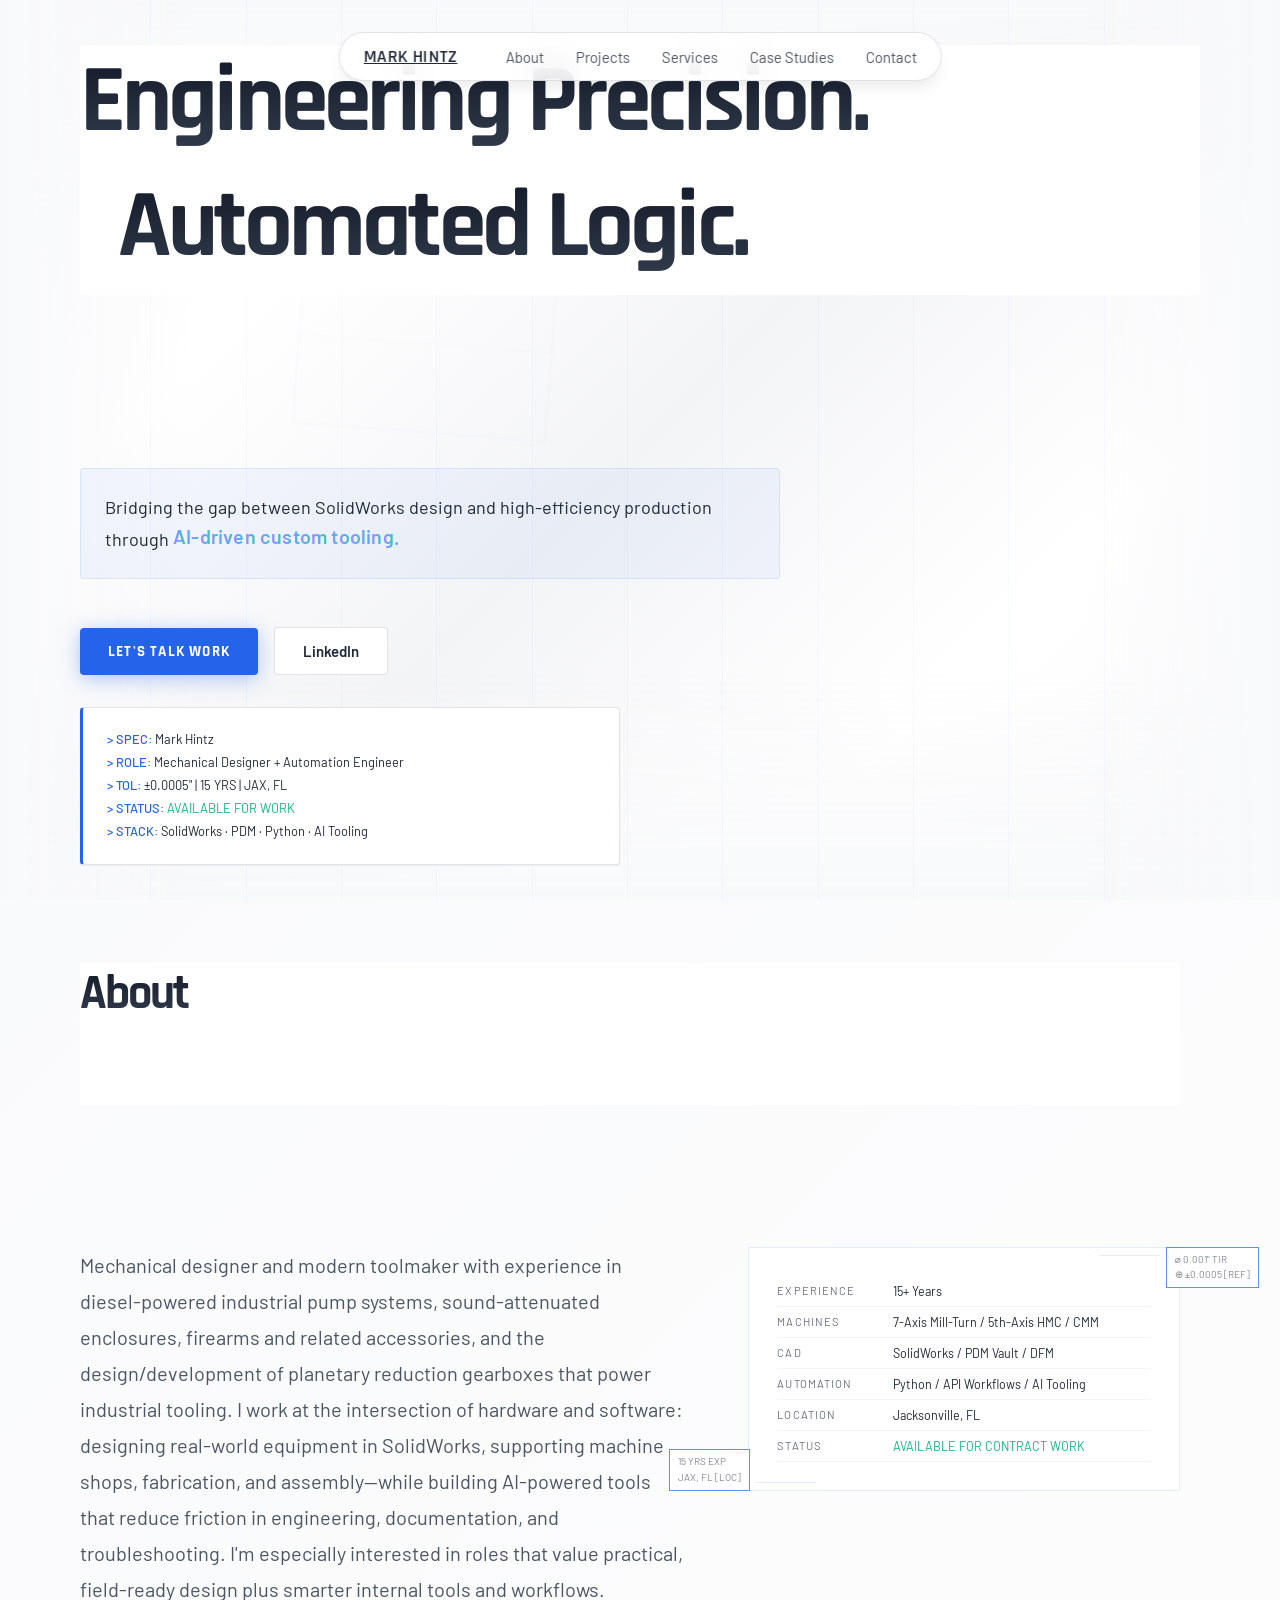
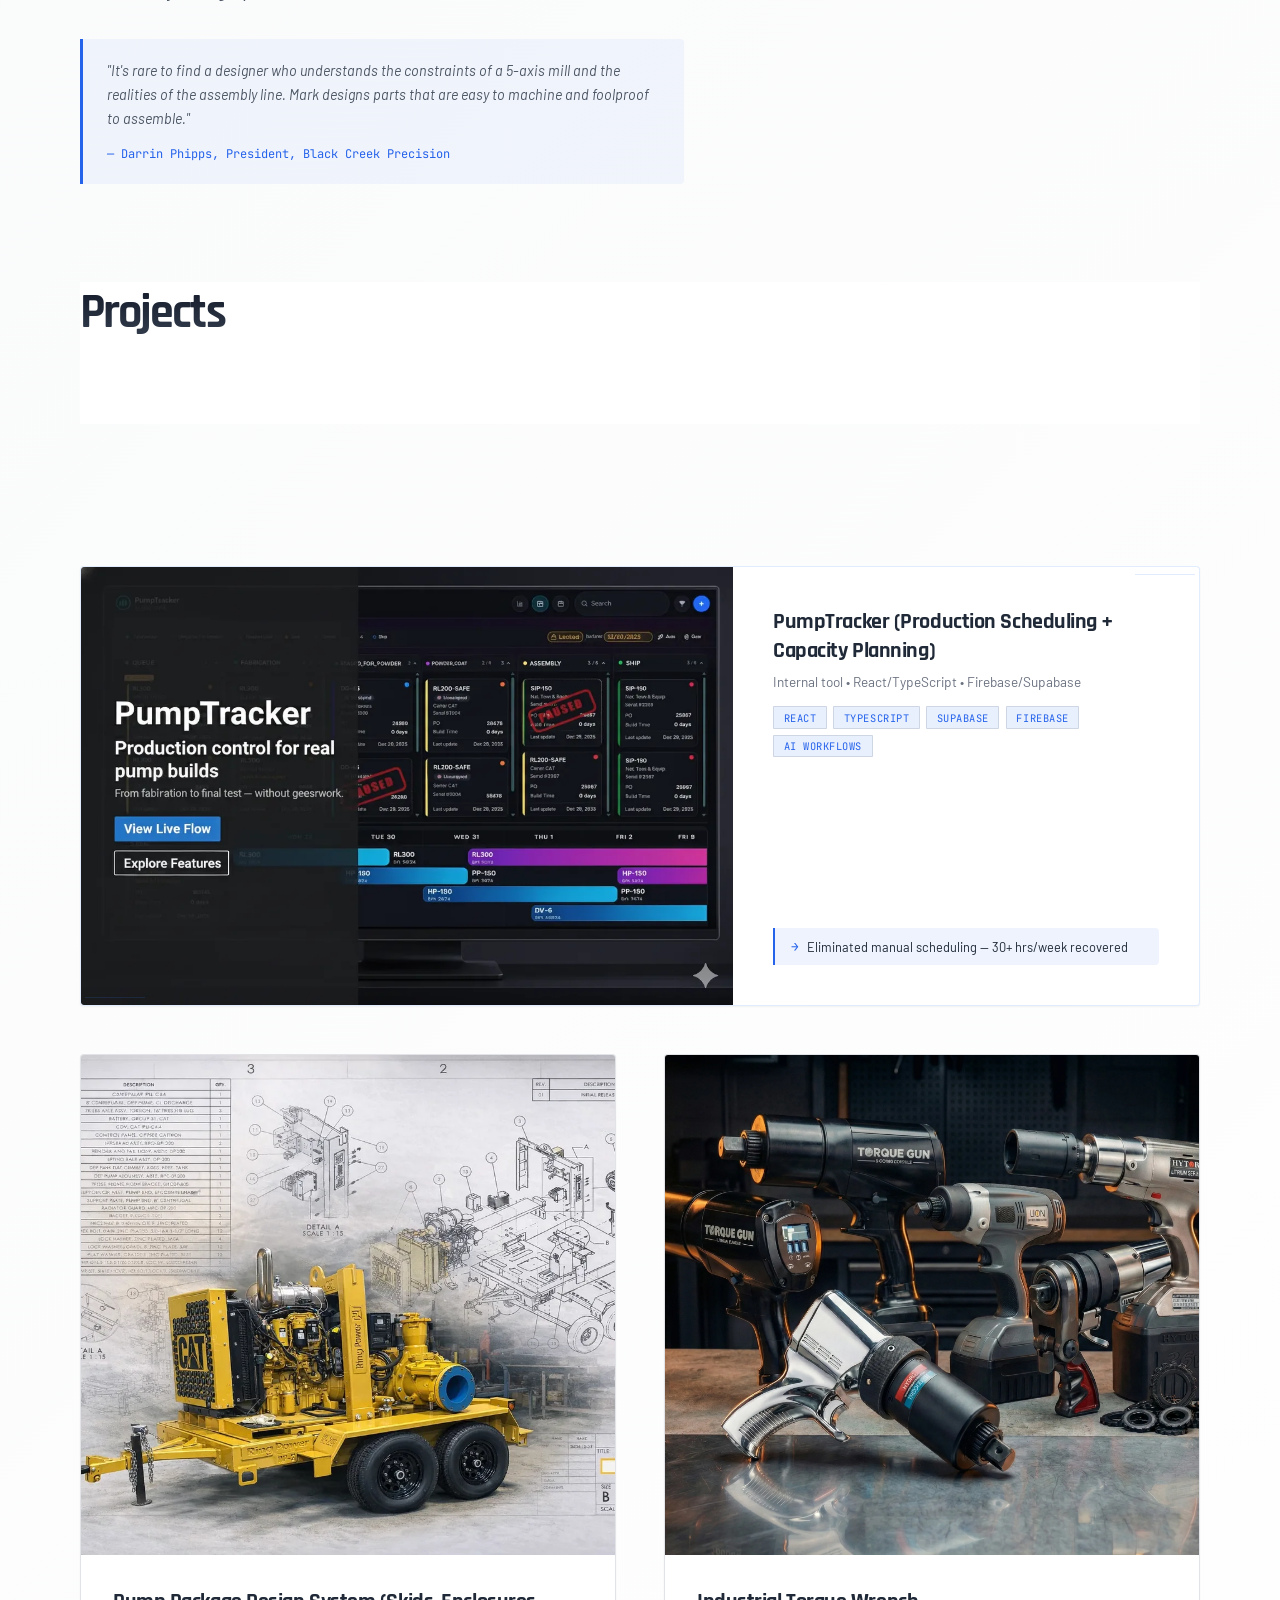
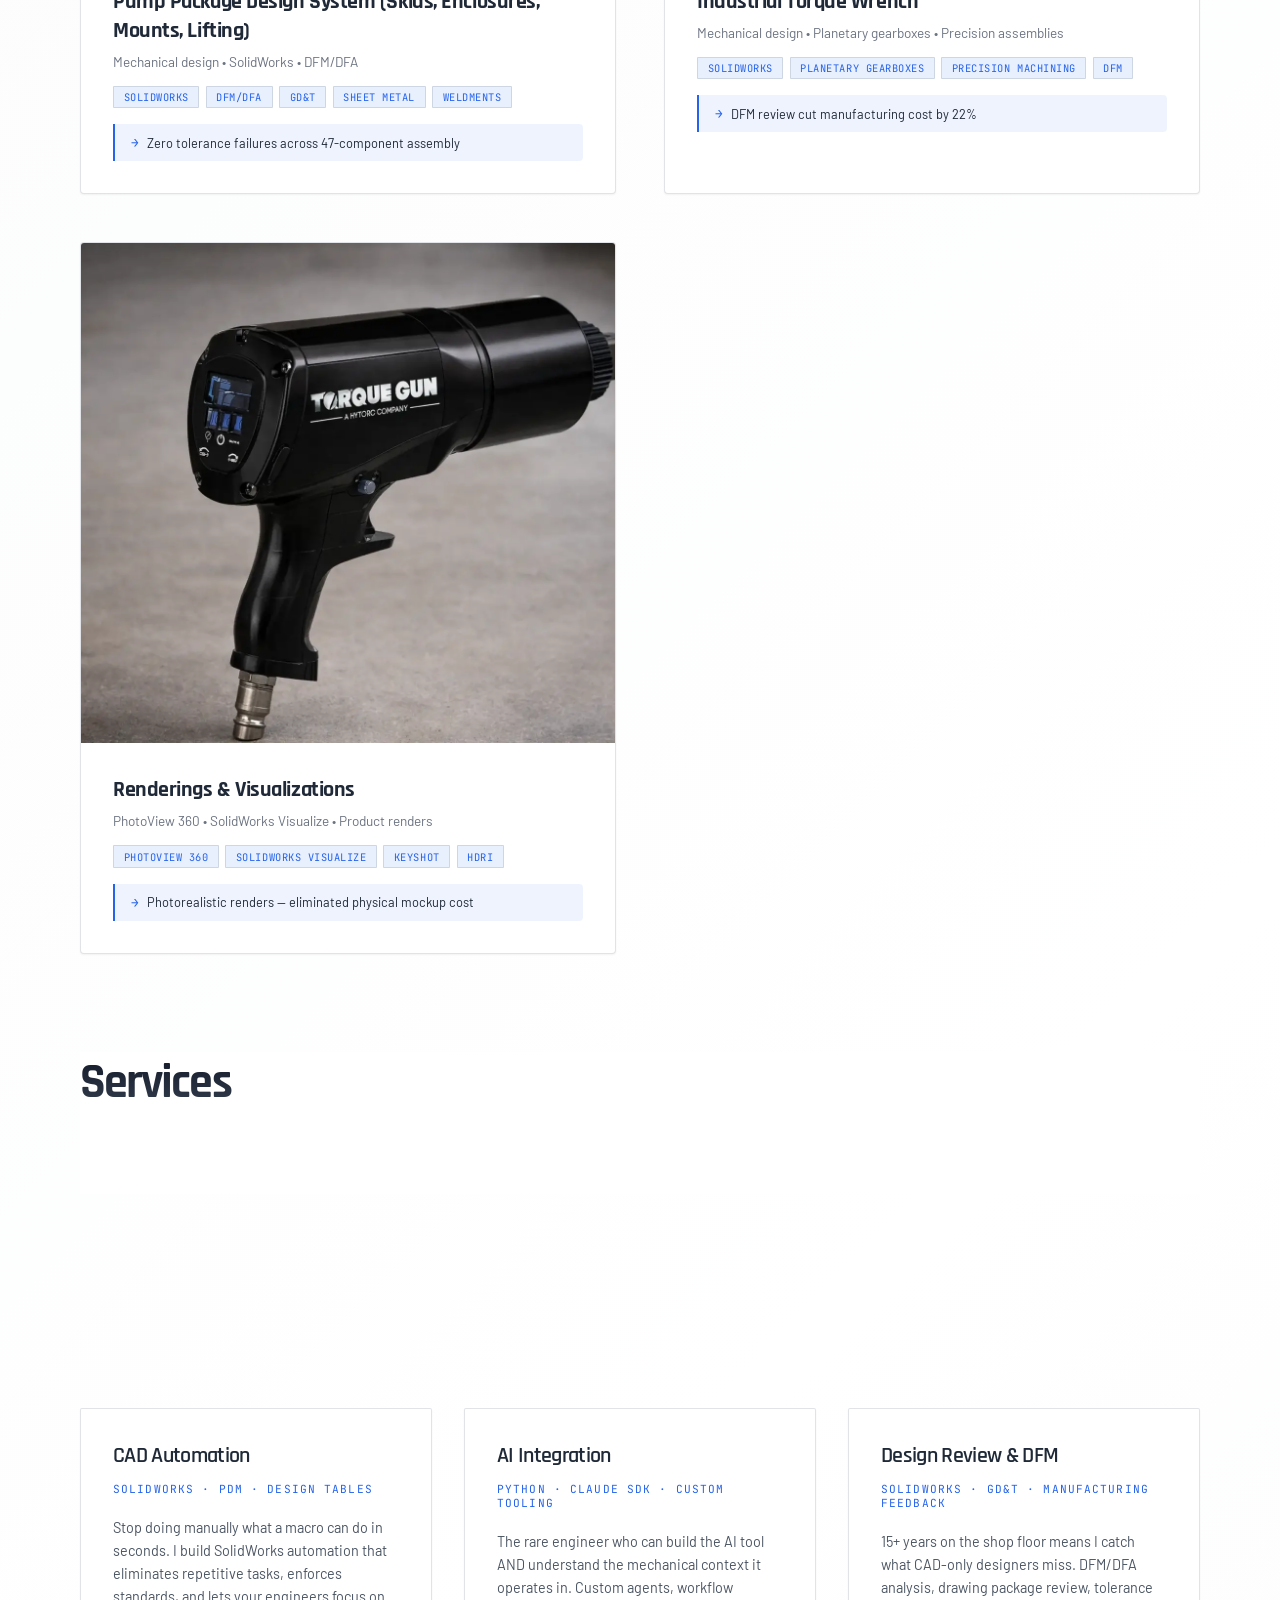
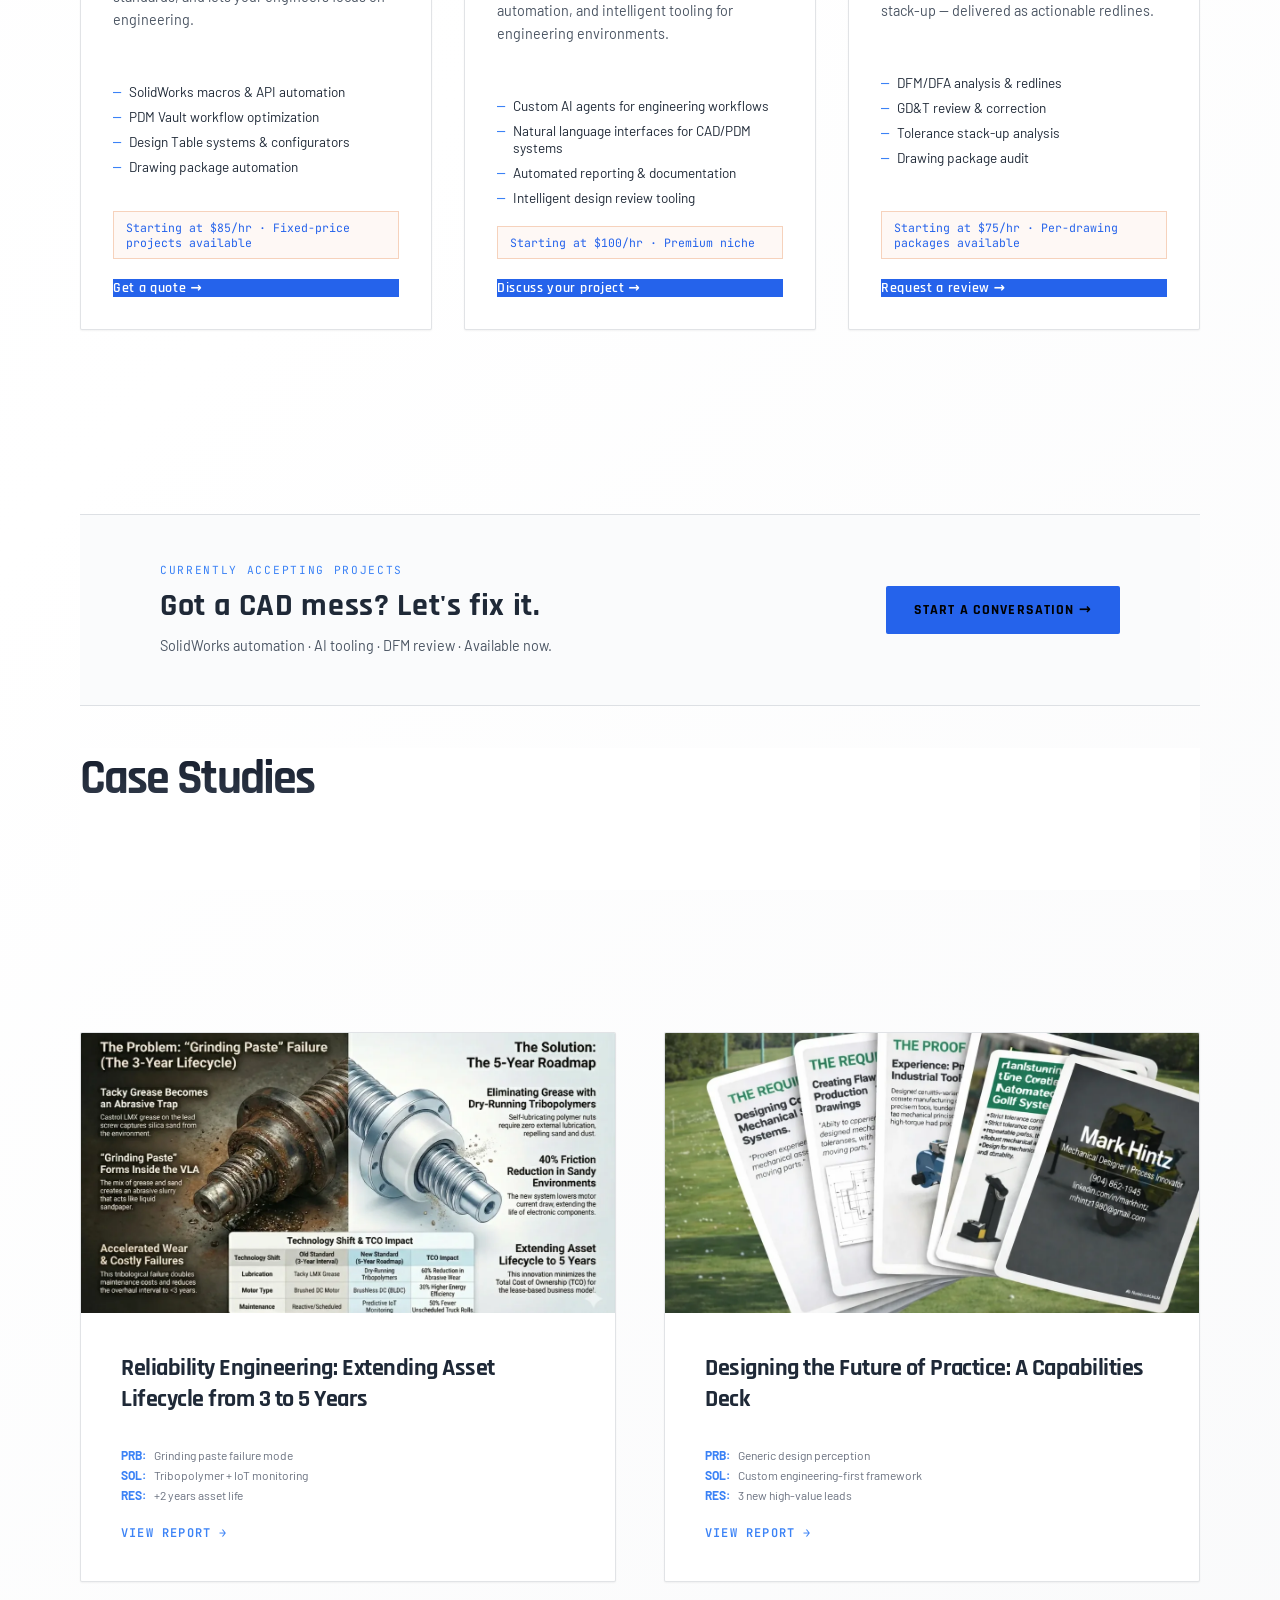
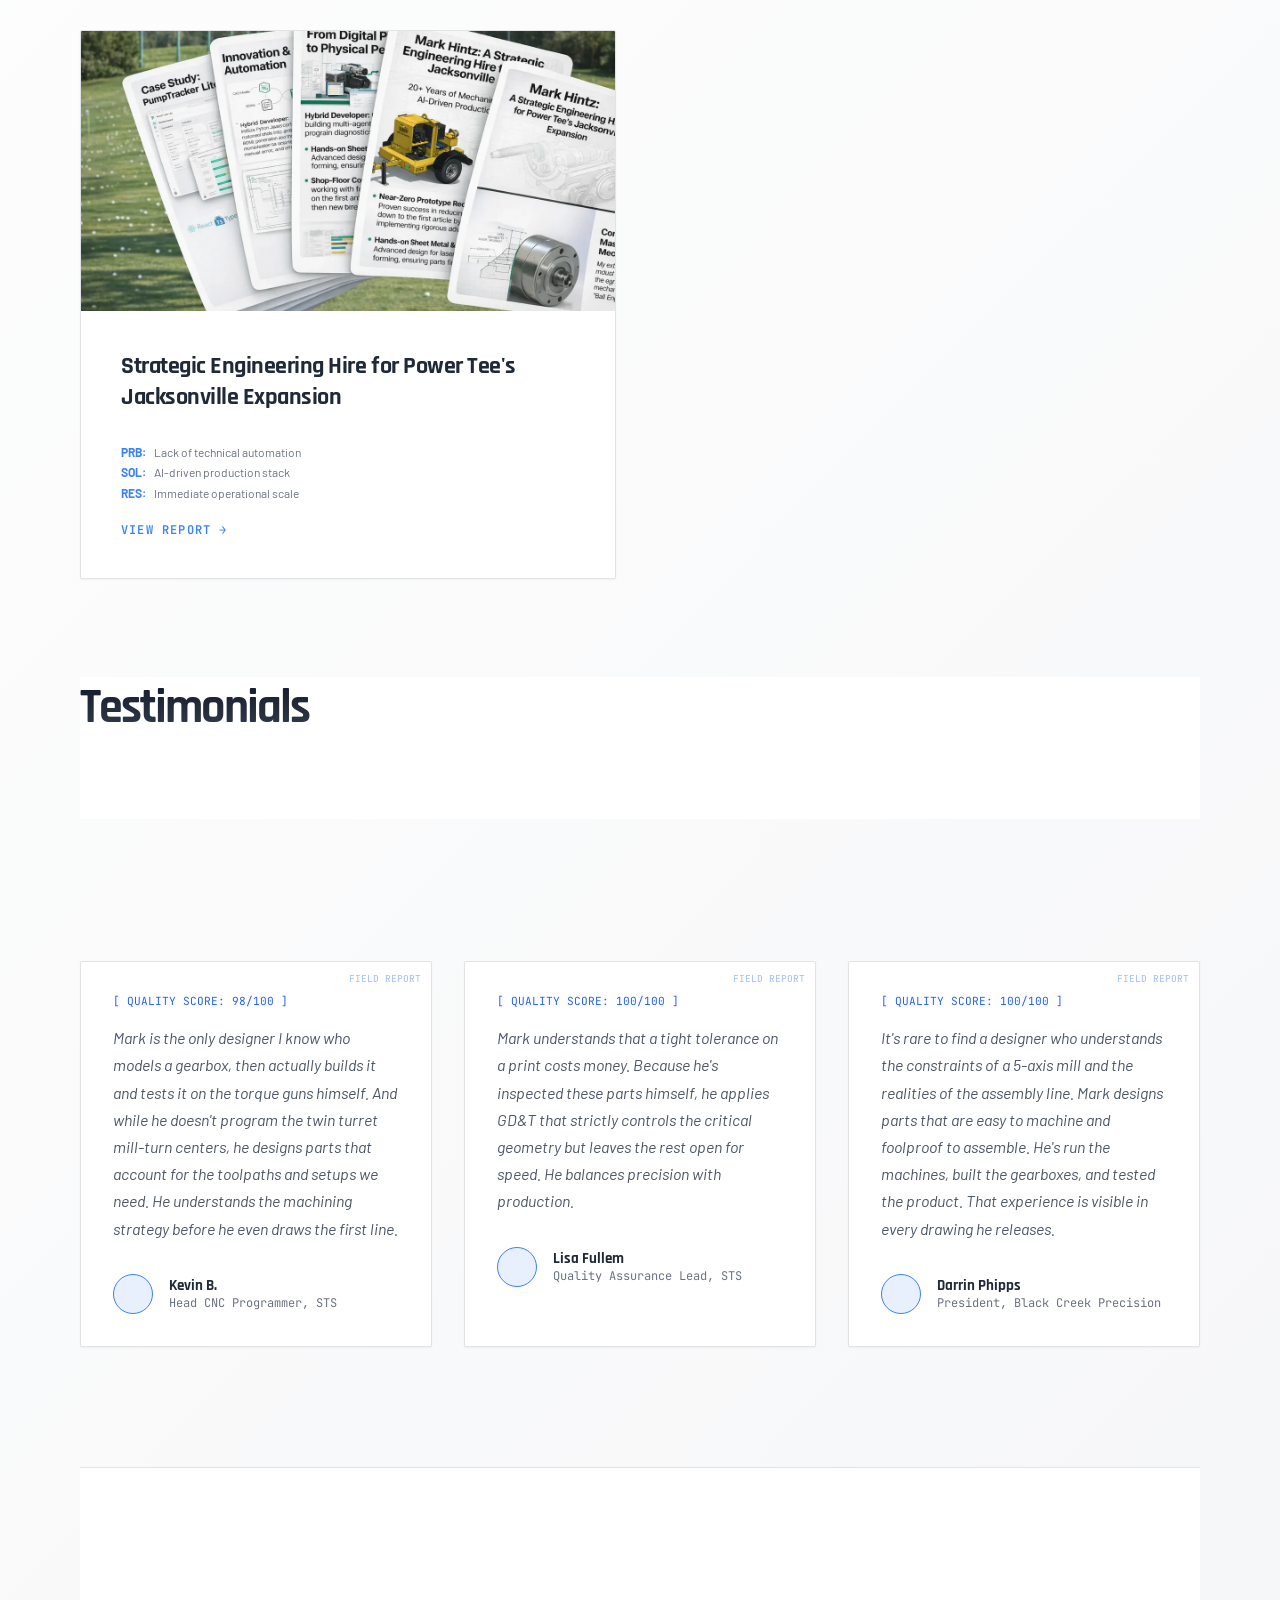
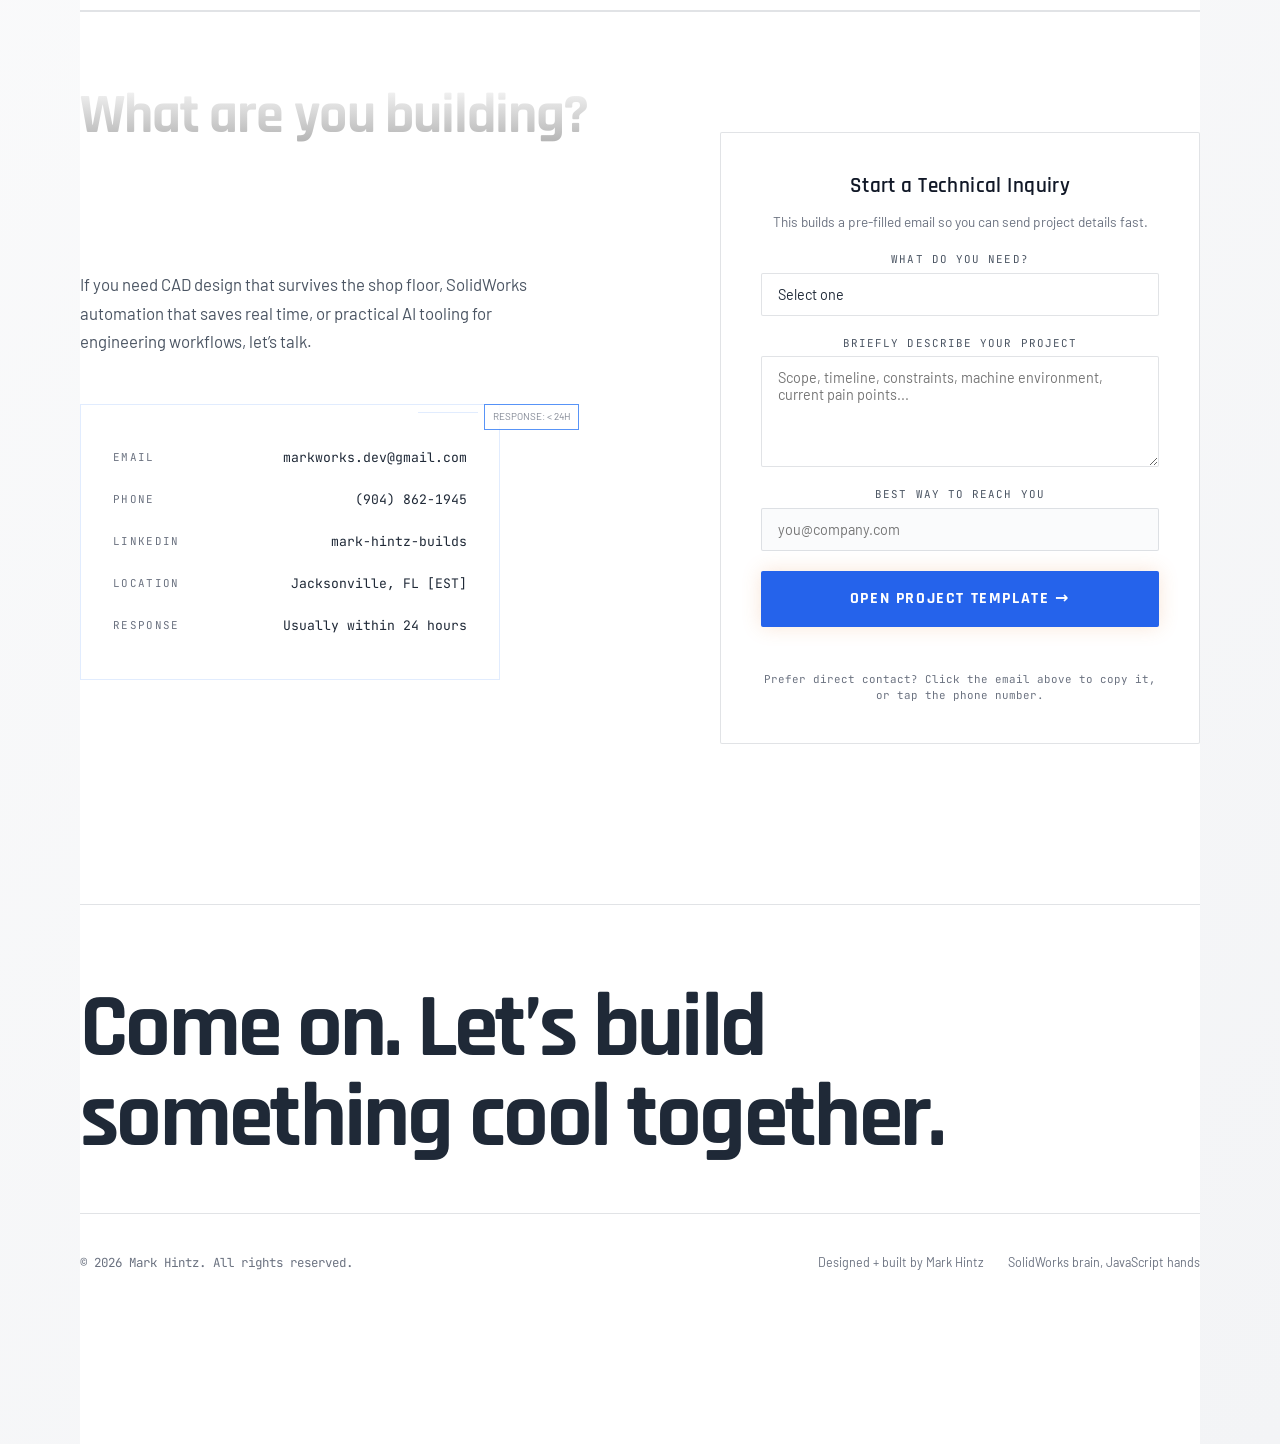
==== commit fa0e9c44: "Add CAD background and update styles" ====
--- a/index.html
+++ b/index.html
@@ -3,7 +3,7 @@
   <head>
     <meta charset="utf-8" />
     <meta name="viewport" content="width=device-width, initial-scale=1.0" />
-    <meta name="theme-color" content="#080A0E" />
+    <meta name="theme-color" content="#F8F9FA" />
     <meta
       name="description"
       content="Mark Hintz — mechanical designer and automation engineer specializing in SolidWorks, CAD automation, AI tooling, and industrial system design. Based in Jacksonville, FL."
@@ -42,6 +42,7 @@
       rel="stylesheet"
     />
     <link rel="stylesheet" href="css/styles.css" />
+    <link rel="stylesheet" href="css/cad-background.css" />
 
     <script type="application/ld+json">
       {
@@ -85,12 +86,7 @@
   <body>
     <a class="skip-link" href="#main-content">Skip to content</a>
 
-    <div class="bg-noise"></div>
-    <div class="bg-glows" aria-hidden="true">
-      <div class="glow-blob glow-blob-1 parallax-layer parallax-layer-1"></div>
-      <div class="glow-blob glow-blob-2 parallax-layer parallax-layer-2"></div>
-      <div class="glow-blob glow-blob-3 parallax-layer parallax-layer-3"></div>
-    </div>
+    <!-- CAD Background will be dynamically inserted here by cad-parallax.js -->
     <div class="grid-overlay" aria-hidden="true">
       <div class="grid-container">
         <div class="grid-line"></div>
@@ -326,5 +322,6 @@
     </div>
 
     <script src="js/scripts.js"></script>
+    <script src="js/cad-parallax.js"></script>
   </body>
 </html>
--- a/css/styles.css
+++ b/css/styles.css
@@ -4,20 +4,46 @@
    LUCID PORTFOLIO TEMPLATE - STYLES
    ============================================ */
 
-/* CSS DESIGN TOKENS */
+/* CSS DESIGN TOKENS - LIGHT THEME WITH CAD ACCENTS */
 :root {
-  --bg: #080A0E;
-  --surface: #0F1318;
-  --surface-raised: #161B23;
-  --accent-primary: #E07B39;
-  --accent-secondary: #3EC9C9;
-  --accent-dim: #1A3A3A;
-  --text-primary: #EEE9E1;
-  --text-muted: #5C6878;
-  --text-bright: #FFFFFF;
-  --grid-line: rgba(99, 120, 150, 0.07);
-  --border: rgba(99, 120, 150, 0.15);
-  --border-active: rgba(224, 123, 57, 0.4);
+  /* Light Theme Base Colors */
+  --bg: #F8F9FA;
+  --surface: #FFFFFF;
+  --surface-raised: #FAFBFC;
+
+  /* CAD-Inspired Accent Colors */
+  --accent-primary: #2563EB;
+  --accent-secondary: #3B82F6;
+  --accent-warm: #F59E0B;
+  --accent-dim: rgba(37, 99, 235, 0.1);
+
+  /* Text Colors for Light Theme */
+  --text-primary: #1F2937;
+  --text-muted: #6B7280;
+  --text-bright: #111827;
+  --text-secondary: #4B5563;
+
+  /* CAD Drawing Colors */
+  --cad-line-primary: rgba(59, 130, 246, 0.15);
+  --cad-line-secondary: rgba(107, 114, 128, 0.12);
+  --cad-dimension: rgba(75, 85, 99, 0.18);
+
+  /* UI Elements */
+  --grid-line: rgba(59, 130, 246, 0.08);
+  --border: rgba(107, 114, 128, 0.2);
+  --border-active: rgba(37, 99, 235, 0.5);
+
+  /* Shadows for Light Theme */
+  --shadow-sm: 0 1px 2px rgba(0, 0, 0, 0.05);
+  --shadow-md: 0 4px 6px -1px rgba(0, 0, 0, 0.07);
+  --shadow-lg: 0 10px 15px -3px rgba(0, 0, 0, 0.08);
+  --shadow-xl: 0 20px 25px -5px rgba(0, 0, 0, 0.1);
+
+  /* Glass Effect */
+  --glass-bg: rgba(255, 255, 255, 0.85);
+  --glass-border: rgba(255, 255, 255, 0.5);
+
+  /* Typography */
   --font-heading: 'Rajdhani', 'Barlow Condensed', system-ui, sans-serif;
   --font-body: 'Barlow', -apple-system, system-ui, sans-serif;
   --font-mono: 'JetBrains Mono', 'Cascadia Code', monospace;
@@ -37,6 +63,7 @@
 
 body {
   background-color: var(--bg);
+  background: linear-gradient(135deg, #F8F9FA 0%, #FFFFFF 50%, #F3F4F6 100%);
   color: var(--text-primary);
   font-family: var(--font-body);
   overflow-x: hidden;
@@ -154,7 +181,7 @@
 }
 
 .grid-line {
-    border-right: 1px solid rgba(255, 255, 255, 0.04); /* Fainter grid lines */
+    border-right: 1px solid rgba(59, 130, 246, 0.08);
     height: 100%;
 }
 
@@ -181,7 +208,7 @@
   top: 32px;
   left: 50%;
   transform: translateX(-50%);
-  background: rgba(20, 20, 20, 0.6);
+  background: var(--glass-bg);
   backdrop-filter: blur(16px);
   -webkit-backdrop-filter: blur(16px);
   border-radius: 100px;
@@ -190,8 +217,8 @@
   align-items: center;
   gap: 48px;
   z-index: 100;
-  border: 1px solid rgba(255, 255, 255, 0.08);
-  box-shadow: 0 4px 30px rgba(0, 0, 0, 0.1);
+  border: 1px solid var(--border);
+  box-shadow: var(--shadow-lg);
 }
 
 .nav-logo {
@@ -208,14 +235,14 @@
 }
 
 .nav-link {
-  color: rgba(255, 255, 255, 0.7);
+  color: var(--text-secondary);
   text-decoration: none;
   font-size: 15px;
   transition: color 0.2s;
 }
 
 .nav-link:hover {
-  color: rgba(255, 255, 255, 1);
+  color: var(--accent-primary);
 }
 
 /* ============================================
@@ -236,7 +263,7 @@
   font-weight: 500;
   text-transform: uppercase;
   letter-spacing: 0.1em;
-  color: rgba(242, 242, 242, 0.5);
+  color: var(--text-muted);
   margin-bottom: 32px;
   opacity: 0;
   transform: translateY(20px);
@@ -256,18 +283,17 @@
 
 .hero-title-line {
   font-size: 96px;
-  font-weight: 800; /* Bolder */
-  line-height: 1.2; /* Increased from 1.05 to prevent clipping */
+  font-weight: 800;
+  line-height: 1.2;
   letter-spacing: -0.04em;
-  color: #f2f2f2;
-  padding-bottom: 0.1em; /* Extra space for descenders */
-  /* Optional: Gentle gradient fill for text */
-  background: linear-gradient(180deg, #ffffff 0%, #a5a5a5 100%);
+  color: var(--text-bright);
+  padding-bottom: 0.1em;
+  /* Gradient fill for light theme - darker text */
+  background: linear-gradient(180deg, #111827 0%, #374151 100%);
   -webkit-background-clip: text;
   -webkit-text-fill-color: transparent;
   background-clip: text;
   text-fill-color: transparent;
-  /* Start visible - let child magnetic-text chars handle the animation */
   opacity: 1;
   transform: translateY(0);
   display: block;
@@ -288,12 +314,13 @@
 }
 
 .hero-description-box {
-  background: rgba(255, 255, 255, 0.05);
+  background: rgba(37, 99, 235, 0.05);
+  border: 1px solid rgba(37, 99, 235, 0.1);
   border-radius: 4px;
   padding: 24px;
-  max-width: 700px; /* Widened to accommodate cycling text */
+  max-width: 700px;
   margin-bottom: 48px;
-  overflow: visible; /* Ensure cycling text is visible */
+  overflow: visible;
 }
 
 .hero-subtitle {
@@ -326,48 +353,48 @@
 }
 
 .hero-link:first-of-type {
-  background: #f2f2f2;
-  color: #0d0d0d;
-  box-shadow: 0 0 20px rgba(255, 255, 255, 0.1);
+  background: var(--accent-primary);
+  color: white;
+  box-shadow: 0 4px 14px rgba(37, 99, 235, 0.25);
 }
 
 .hero-link:first-of-type:hover {
-  background: #ffffff;
+  background: #1d4ed8;
   transform: translateY(-2px);
-  box-shadow: 0 0 30px rgba(255, 255, 255, 0.3);
+  box-shadow: 0 6px 20px rgba(37, 99, 235, 0.35);
 }
 
 .hero-link:not(:first-of-type) {
-  background: rgba(255, 255, 255, 0.05); /* Glassy background */
+  background: var(--surface);
   backdrop-filter: blur(10px);
-  color: #f2f2f2;
-  border: 1px solid rgba(242, 242, 242, 0.2);
+  color: var(--text-primary);
+  border: 1px solid var(--border);
 }
 
 .hero-link:not(:first-of-type):hover {
-  border-color: #f2f2f2;
-  color: #f2f2f2;
-  background: rgba(255, 255, 255, 0.1);
-  box-shadow: 0 0 20px rgba(255, 255, 255, 0.1);
-}
-
-/* Primary CTA — amber fill */
+  border-color: var(--accent-primary);
+  color: var(--accent-primary);
+  background: var(--surface-raised);
+  box-shadow: var(--shadow-md);
+}
+
+/* Primary CTA - blue accent */
 .hero-link.hero-cta-primary {
   background: var(--accent-primary) !important;
-  color: #000 !important;
+  color: white !important;
   font-family: var(--font-heading);
   font-weight: 700;
   letter-spacing: 0.08em;
   text-transform: uppercase;
   border: none;
-  box-shadow: 0 0 24px rgba(224, 123, 57, 0.35);
+  box-shadow: 0 4px 20px rgba(37, 99, 235, 0.35);
 }
 
 .hero-link.hero-cta-primary:hover {
-  background: #f08c50 !important;
-  color: #000 !important;
+  background: #1d4ed8 !important;
+  color: white !important;
   transform: translateY(-2px);
-  box-shadow: 0 0 36px rgba(224, 123, 57, 0.55);
+  box-shadow: 0 6px 28px rgba(37, 99, 235, 0.45);
 }
 
 /* ============================================
@@ -379,11 +406,12 @@
   line-height: 1.8;
   margin: 2rem 0 0;
   padding: 1.25rem 1.5rem;
-  background: rgba(15, 19, 24, 0.8);
+  background: var(--surface);
   border: 1px solid var(--border);
-  border-left: 3px solid var(--accent-secondary);
-  border-radius: 2px;
+  border-left: 3px solid var(--accent-primary);
+  border-radius: 4px;
   max-width: 540px;
+  box-shadow: var(--shadow-sm);
 }
 
 .spec-line {
@@ -391,7 +419,7 @@
 }
 
 .spec-key {
-  color: var(--accent-secondary);
+  color: var(--accent-primary);
   font-weight: 500;
 }
 
@@ -400,12 +428,12 @@
 }
 
 .spec-status.available {
-  color: var(--accent-primary);
+  color: #10B981;
   animation: blink-status 1.2s step-end infinite;
 }
 
 .available {
-  color: var(--accent-primary) !important;
+  color: #10B981 !important;
   animation: blink-status 1.2s step-end infinite;
 }
 
@@ -448,7 +476,7 @@
 .about-text {
   font-size: 20px;
   line-height: 1.8;
-  color: rgba(255, 255, 255, 0.8);
+  color: var(--text-secondary);
 }
 
 /* About testimonial block */
@@ -456,9 +484,10 @@
   margin-top: 2rem;
   padding: 1.25rem 1.5rem;
   border-left: 3px solid var(--accent-primary);
-  background: rgba(224, 123, 57, 0.05);
+  background: rgba(37, 99, 235, 0.05);
+  border-radius: 0 4px 4px 0;
   font-style: italic;
-  color: var(--text-muted);
+  color: var(--text-secondary);
   font-size: 0.9rem;
   line-height: 1.7;
 }
@@ -600,7 +629,7 @@
   font-weight: 800;
   letter-spacing: -0.04em;
   margin-bottom: 80px;
-  background: linear-gradient(180deg, #ffffff 0%, #b0b0b0 100%);
+  background: linear-gradient(180deg, #111827 0%, #374151 100%);
   -webkit-background-clip: text;
   -webkit-text-fill-color: transparent;
   background-clip: text;
@@ -632,19 +661,19 @@
   cursor: pointer;
   overflow: hidden;
   border-radius: 4px;
-  background: rgba(30, 30, 30, 0.4);
+  background: var(--surface);
   border: 1px solid var(--border);
   backdrop-filter: blur(10px);
   -webkit-backdrop-filter: blur(10px);
   transition: transform 0.25s ease, border-color 0.25s ease, box-shadow 0.25s ease;
-  box-shadow: 0 4px 20px rgba(0, 0, 0, 0.1);
+  box-shadow: var(--shadow-md);
   position: relative;
 }
 
 .project-card:hover {
   transform: translateY(-4px);
   border-color: var(--border-active);
-  box-shadow: 0 12px 40px rgba(224, 123, 57, 0.12), 0 0 0 1px rgba(224, 123, 57, 0.15);
+  box-shadow: var(--shadow-xl), 0 0 0 1px rgba(37, 99, 235, 0.15);
 }
 
 /* Featured (PumpTracker) — full-width horizontal layout */
@@ -758,8 +787,9 @@
   gap: 0.5rem;
   margin-top: 1rem;
   padding: 0.625rem 1rem;
-  background: rgba(224, 123, 57, 0.08);
+  background: rgba(37, 99, 235, 0.08);
   border-left: 2px solid var(--accent-primary);
+  border-radius: 0 4px 4px 0;
   font-size: 0.8rem;
   color: var(--text-primary);
 }
@@ -818,6 +848,10 @@
   gap: 24px;
 }
 
+.services-section .reveal-mask {
+  grid-column: 1 / -1;
+}
+
 .services-sticky {
   grid-column: 1 / 5;
   position: sticky;
@@ -829,13 +863,13 @@
   grid-column: 5 / 13;
 }
 
-.service-item {
-  border-top: 1px solid rgba(255, 255, 255, 0.08);
+.service-card {
+  border-top: 1px solid var(--border);
   padding: 64px 0;
 }
 
-.service-item:last-child {
-  border-bottom: 1px solid rgba(255, 255, 255, 0.1);
+.service-card:last-child {
+  border-bottom: 1px solid var(--border);
 }
 
 .service-title {
@@ -843,12 +877,13 @@
   font-weight: 700;
   letter-spacing: -0.03em;
   margin-bottom: 24px;
+  color: var(--text-primary);
 }
 
 .service-description {
   font-size: 18px;
   line-height: 1.6;
-  color: rgba(255, 255, 255, 0.7);
+  color: var(--text-secondary);
   margin-bottom: 32px;
   max-width: 600px;
 }
@@ -860,7 +895,8 @@
 }
 
 .service-tag {
-  background: rgba(255, 255, 255, 0.1);
+  background: rgba(37, 99, 235, 0.1);
+  color: var(--accent-primary);
   padding: 12px 24px;
   border-radius: 100px;
   font-size: 14px;
@@ -893,15 +929,15 @@
 
 .case-study-card:hover {
   transform: translateY(-8px);
-  border-color: var(--accent-secondary);
-  box-shadow: 0 20px 40px rgba(0, 0, 0, 0.3);
+  border-color: var(--accent-primary);
+  box-shadow: var(--shadow-xl);
 }
 
 .case-study-image-container {
   width: 100%;
   height: 280px;
   overflow: hidden;
-  background: linear-gradient(135deg, #1a1a1a 0%, #2d2d2d 100%);
+  background: linear-gradient(135deg, #E5E7EB 0%, #F3F4F6 100%);
   position: relative;
 }
 
@@ -1170,14 +1206,14 @@
 
 .footer-copyright {
   font-size: 14px;
-  color: rgba(255, 255, 255, 0.5);
+  color: var(--text-muted);
 }
 
 .footer-credits {
   display: flex;
   gap: 32px;
   font-size: 14px;
-  color: rgba(255, 255, 255, 0.5);
+  color: var(--text-muted);
 }
 
 @media (max-width: 900px) {
@@ -1196,26 +1232,27 @@
 /* Removed fixed-cta */
 
 .cta-button {
-  background: #ffffff;
-  color: #000000;
+  background: var(--accent-primary);
+  color: white;
   padding: 16px 32px;
   border-radius: 100px;
   font-weight: 600;
   font-size: 15px;
   text-decoration: none;
   transition: transform 0.2s, box-shadow 0.2s;
-  box-shadow: 0 4px 20px rgba(0, 0, 0, 0.3);
+  box-shadow: 0 4px 20px rgba(37, 99, 235, 0.3);
   text-align: center;
 }
 
 .cta-button:hover {
   transform: translateY(-2px);
-  box-shadow: 0 8px 30px rgba(0, 0, 0, 0.4);
+  box-shadow: 0 8px 30px rgba(37, 99, 235, 0.4);
 }
 
 .cta-button-secondary {
-  background: rgba(255, 255, 255, 0.1);
-  color: #ffffff;
+  background: var(--surface);
+  color: var(--text-primary);
+  border: 1px solid var(--border);
   backdrop-filter: blur(10px);
 }
 
@@ -1229,7 +1266,7 @@
   left: 0;
   right: 0;
   bottom: 0;
-  background: rgba(0, 0, 0, 0.8);
+  background: rgba(255, 255, 255, 0.95);
   backdrop-filter: blur(20px);
   -webkit-backdrop-filter: blur(20px);
   z-index: 1000;
@@ -1254,7 +1291,7 @@
   max-height: 85vh;
   object-fit: contain;
   border-radius: 8px;
-  box-shadow: 0 20px 60px rgba(0, 0, 0, 0.5);
+  box-shadow: var(--shadow-xl);
 }
 
 .lightbox-close {
@@ -1263,7 +1300,7 @@
   right: 32px;
   background: none;
   border: none;
-  color: #ffffff;
+  color: var(--text-primary);
   font-size: 48px;
   cursor: pointer;
   opacity: 0.7;
@@ -1281,14 +1318,14 @@
   position: absolute;
   top: 50%;
   transform: translateY(-50%);
-  background: rgba(255, 255, 255, 0.1);
-  border: none;
-  color: #ffffff;
+  background: var(--surface);
+  border: 1px solid var(--border);
+  color: var(--text-primary);
   font-size: 32px;
   cursor: pointer;
   padding: 20px 16px;
   border-radius: 8px;
-  opacity: 0.7;
+  opacity: 0.8;
   transition: opacity 0.2s, background 0.2s;
   z-index: 1001;
 }
@@ -1296,7 +1333,8 @@
 .lightbox-prev:hover,
 .lightbox-next:hover {
   opacity: 1;
-  background: rgba(255, 255, 255, 0.2);
+  background: var(--surface-raised);
+  border-color: var(--accent-primary);
 }
 
 .lightbox-prev {
@@ -1312,7 +1350,7 @@
   bottom: 24px;
   left: 50%;
   transform: translateX(-50%);
-  color: rgba(255, 255, 255, 0.7);
+  color: var(--text-secondary);
   font-size: 14px;
   font-weight: 500;
 }
@@ -1442,13 +1480,15 @@
 }
 
 .reveal-text {
-    transform: translateY(110%);
-    transition: transform 1.2s cubic-bezier(0.16, 1, 0.3, 1);
+    transform: translateY(20px);
+    opacity: 0;
+    transition: opacity 0.5s ease, transform 0.5s ease;
     display: block;
     will-change: transform;
 }
 
 .reveal-mask.animate .reveal-text {
+    opacity: 1;
     transform: translateY(0);
 }
 
@@ -1714,9 +1754,9 @@
 .ticker-section {
   padding: 60px 0;
   overflow: hidden;
-  border-top: 1px solid rgba(255, 255, 255, 0.06);
-  border-bottom: 1px solid rgba(255, 255, 255, 0.06);
-  background: rgba(0, 0, 0, 0.3);
+  border-top: 1px solid var(--border);
+  border-bottom: 1px solid var(--border);
+  background: var(--surface);
   position: relative;
 }
 
@@ -1828,9 +1868,10 @@
 }
 
 .services-grid {
+  grid-column: 1 / -1;
   display: grid;
   grid-template-columns: repeat(3, 1fr);
-  gap: 1.5rem;
+  gap: 2rem;
   margin-top: 3rem;
 }
 
@@ -1948,7 +1989,7 @@
   right: 2rem;
   z-index: 1000;
   background: var(--accent-primary);
-  color: #000;
+  color: white;
   font-family: var(--font-heading);
   font-weight: 600;
   font-size: 0.85rem;
@@ -1959,9 +2000,10 @@
   cursor: pointer;
   opacity: 0;
   transform: translateY(20px);
-  transition: opacity 0.3s ease, transform 0.3s ease, background 0.2s ease;
+  transition: opacity 0.3s ease, transform 0.3s ease, background 0.2s ease, box-shadow 0.2s ease;
   pointer-events: none;
-  border-radius: 1px;
+  border-radius: 4px;
+  box-shadow: 0 4px 14px rgba(37, 99, 235, 0.35);
 }
 
 .sticky-cta.visible {
@@ -1971,7 +2013,8 @@
 }
 
 .sticky-cta:hover {
-  background: #f08c50;
+  background: #1d4ed8;
+  box-shadow: 0 6px 20px rgba(37, 99, 235, 0.45);
 }
 
 @media (max-width: 768px) {
@@ -1987,9 +2030,9 @@
    CONVERSION BANNER (Sprint 5)
    ============================================ */
 .conversion-banner {
-  background: linear-gradient(135deg, rgba(224, 123, 57, 0.12) 0%, rgba(62, 201, 201, 0.06) 100%);
-  border-top: 1px solid rgba(224, 123, 57, 0.3);
-  border-bottom: 1px solid rgba(224, 123, 57, 0.3);
+  background: linear-gradient(135deg, rgba(37, 99, 235, 0.08) 0%, rgba(59, 130, 246, 0.04) 100%);
+  border-top: 1px solid rgba(37, 99, 235, 0.2);
+  border-bottom: 1px solid rgba(37, 99, 235, 0.2);
   padding: 3rem 0;
   margin: 4rem 0;
 }
@@ -2039,3 +2082,446 @@
     font-size: 1.4rem;
   }
 }
+
+/* ==========================================================
+   SPRINT 8: FINAL POLISH
+   Accessibility · Focus states · Contact section · Footer CTA
+   ========================================================== */
+
+/* ── Skip link ─────────────────────────────────────────── */
+.skip-link {
+  position: absolute;
+  top: -100%;
+  left: 8px;
+  z-index: 9999;
+  padding: 0.5rem 1rem;
+  background: var(--accent-primary);
+  color: #000;
+  font-family: var(--font-heading);
+  font-weight: 700;
+  font-size: 0.85rem;
+  text-decoration: none;
+  border-radius: 2px;
+  transition: top 0.2s ease;
+}
+.skip-link:focus {
+  top: 8px;
+}
+
+/* ── Global focus-visible styles ───────────────────────── */
+:focus-visible {
+  outline: 2px solid var(--accent-primary);
+  outline-offset: 3px;
+  border-radius: 2px;
+}
+
+/* Remove default outline for mouse users */
+:focus:not(:focus-visible) {
+  outline: none;
+}
+
+/* ── Hero title line 2 subtle offset ─────────────────── */
+.hero-title-offset {
+  /* Creates the two-line diagonal tension from the spec */
+  padding-left: clamp(0px, 3vw, 48px);
+}
+
+/* ── Availability badge (contact section) ───────────── */
+.availability-badge {
+  display: inline-flex;
+  align-items: center;
+  gap: 0.5rem;
+  font-family: var(--font-mono);
+  font-size: 0.72rem;
+  color: var(--accent-primary);
+  letter-spacing: 0.1em;
+  text-transform: uppercase;
+  margin-bottom: 1.5rem;
+}
+.availability-dot {
+  display: inline-block;
+  width: 8px;
+  height: 8px;
+  background: var(--accent-primary);
+  border-radius: 50%;
+  flex-shrink: 0;
+  animation: availability-pulse 2s infinite;
+  box-shadow: 0 0 0 0 rgba(224, 123, 57, 0.4);
+}
+@keyframes availability-pulse {
+  0%   { box-shadow: 0 0 0 0 rgba(224, 123, 57, 0.5); }
+  70%  { box-shadow: 0 0 0 8px rgba(224, 123, 57, 0); }
+  100% { box-shadow: 0 0 0 0 rgba(224, 123, 57, 0); }
+}
+
+/* ── Contact section ─────────────────────────────────── */
+.contact-section {
+  padding: 120px 0 80px;
+  border-top: 1px solid var(--border);
+}
+
+.contact-container {
+  display: grid;
+  grid-template-columns: 1.2fr 1fr;
+  gap: 4rem;
+  padding-bottom: 80px;
+}
+
+.contact-title {
+  font-family: var(--font-heading);
+  font-size: clamp(2rem, 5vw, 3.5rem);
+  font-weight: 700;
+  letter-spacing: -0.02em;
+  margin-bottom: 1.5rem;
+  background: linear-gradient(180deg, #fff 0%, #aaa 100%);
+  -webkit-background-clip: text;
+  -webkit-text-fill-color: transparent;
+  background-clip: text;
+}
+
+.contact-description {
+  font-size: 1.05rem;
+  line-height: 1.7;
+  color: var(--text-muted);
+  max-width: 480px;
+  margin-bottom: 3rem;
+}
+
+/* Details card (left side) */
+.contact-details-card {
+  background: var(--surface-raised);
+  padding: 2rem;
+  border-left: 3px solid var(--accent-primary);
+  max-width: 420px;
+  position: relative;
+}
+
+.detail-row {
+  display: flex;
+  justify-content: space-between;
+  align-items: center;
+  padding: 0.75rem 0;
+  border-bottom: 1px solid rgba(255,255,255,0.05);
+  gap: 1rem;
+}
+.detail-row:last-child { border-bottom: none; }
+
+.detail-label {
+  font-family: var(--font-mono);
+  font-size: 0.68rem;
+  letter-spacing: 0.12em;
+  color: var(--accent-secondary);
+  text-transform: uppercase;
+  flex-shrink: 0;
+}
+
+.detail-value {
+  font-family: var(--font-mono);
+  font-size: 0.82rem;
+  color: var(--text-primary);
+  text-decoration: none;
+  text-align: right;
+  transition: color 0.2s;
+  word-break: break-word;
+}
+
+.detail-value:hover,
+.detail-value:focus-visible {
+  color: var(--accent-primary);
+}
+
+/* ── Contact form (right side) ───────────────────────── */
+.inquiry-panel {
+  background: var(--surface);
+  border: 1px solid var(--border);
+  padding: 2.5rem;
+  border-radius: 2px;
+  display: flex;
+  flex-direction: column;
+  gap: 1.25rem;
+}
+
+.inquiry-title {
+  font-family: var(--font-heading);
+  font-size: 1.3rem;
+  font-weight: 600;
+  color: var(--text-bright);
+}
+
+.inquiry-sub {
+  font-size: 0.85rem;
+  color: var(--text-muted);
+  margin-top: -0.5rem;
+  line-height: 1.6;
+}
+
+.form-field {
+  display: flex;
+  flex-direction: column;
+  gap: 0.4rem;
+}
+
+.form-field label {
+  font-family: var(--font-mono);
+  font-size: 0.68rem;
+  letter-spacing: 0.1em;
+  text-transform: uppercase;
+  color: var(--accent-secondary);
+}
+
+.form-field select,
+.form-field textarea,
+.form-field input[type="email"] {
+  background: var(--surface-raised);
+  border: 1px solid var(--border);
+  color: var(--text-primary);
+  font-family: var(--font-body);
+  font-size: 0.9rem;
+  padding: 0.75rem 1rem;
+  border-radius: 2px;
+  transition: border-color 0.2s, box-shadow 0.2s;
+  width: 100%;
+  appearance: none;
+  -webkit-appearance: none;
+  resize: vertical;
+}
+
+.form-field select {
+  cursor: pointer;
+  background-image: url("data:image/svg+xml,%3Csvg xmlns='http://www.w3.org/2000/svg' width='16' height='16' viewBox='0 0 16 16' fill='none' stroke='%23E07B39' stroke-width='1.5' stroke-linecap='round' stroke-linejoin='round'%3E%3Cpolyline points='4 6 8 10 12 6'%3E%3C/polyline%3E%3C/svg%3E");
+  background-repeat: no-repeat;
+  background-position: right 0.75rem center;
+  background-size: 1.2em;
+  padding-right: 2.5rem;
+}
+
+.form-field select:focus-visible,
+.form-field textarea:focus-visible,
+.form-field input[type="email"]:focus-visible {
+  border-color: var(--accent-primary);
+  box-shadow: 0 0 0 2px rgba(224, 123, 57, 0.2);
+  outline: none;
+}
+
+.form-field select option {
+  background: var(--surface-raised);
+  color: var(--text-primary);
+}
+
+.large-contact-button {
+  display: block;
+  width: 100%;
+  background: var(--accent-primary);
+  color: #000;
+  text-align: center;
+  padding: 1.1rem 2rem;
+  font-family: var(--font-heading);
+  font-weight: 700;
+  font-size: 1rem;
+  text-decoration: none;
+  text-transform: uppercase;
+  letter-spacing: 0.1em;
+  border: none;
+  cursor: pointer;
+  border-radius: 2px;
+  transition: background 0.2s ease, transform 0.15s ease, box-shadow 0.15s ease;
+  box-shadow: 0 0 20px rgba(224, 123, 57, 0.2);
+  /* Minimum tap target 48px */
+  min-height: 48px;
+}
+
+.large-contact-button:hover {
+  background: #f08c50;
+  box-shadow: 0 0 32px rgba(224, 123, 57, 0.4);
+}
+
+.large-contact-button:active {
+  transform: translateY(1px);
+  box-shadow: 0 0 12px rgba(224, 123, 57, 0.2);
+}
+
+.copy-hint {
+  font-family: var(--font-mono);
+  font-size: 0.68rem;
+  color: var(--text-muted);
+  line-height: 1.5;
+  text-align: center;
+}
+
+/* ── Footer ─────────────────────────────────────────── */
+.footer-section {
+  border-top: 1px solid var(--border);
+  padding: 80px 0 60px;
+}
+
+.site-footer-cta {
+  font-family: var(--font-heading);
+  font-weight: 700;
+  font-size: clamp(2.5rem, 7vw, 6rem);
+  letter-spacing: -0.03em;
+  line-height: 1;
+  color: var(--text-bright);
+  margin-bottom: 3rem;
+  max-width: 1000px;
+}
+
+.footer-bottom {
+  display: flex;
+  justify-content: space-between;
+  align-items: center;
+  padding-top: 40px;
+  border-top: 1px solid var(--border);
+  flex-wrap: wrap;
+  gap: 1rem;
+}
+
+.footer-copyright {
+  font-family: var(--font-mono);
+  font-size: 0.78rem;
+  color: var(--text-muted);
+}
+
+.footer-credits {
+  display: flex;
+  gap: 24px;
+  font-family: var(--font-mono);
+  font-size: 0.78rem;
+  color: var(--text-muted);
+  flex-wrap: wrap;
+}
+
+/* ── Button active/press micro-interactions ────────── */
+.hero-link:active {
+  transform: translateY(1px) scale(0.99);
+}
+
+.hero-link.hero-cta-primary:active {
+  transform: translateY(2px);
+  box-shadow: 0 0 12px rgba(224, 123, 57, 0.2) !important;
+}
+
+.sticky-cta:active {
+  transform: translateY(1px);
+}
+
+.sticky-cta:focus-visible {
+  outline: 2px solid #fff;
+  outline-offset: 3px;
+}
+
+/* ── Nav links enhanced focus + hover underline ───── */
+.nav-link:focus-visible {
+  outline: 2px solid var(--accent-primary);
+  outline-offset: 4px;
+  border-radius: 2px;
+}
+
+/* ── Lightbox button focus states ───────────────── */
+.lightbox-close:focus-visible,
+.lightbox-prev:focus-visible,
+.lightbox-next:focus-visible {
+  outline: 2px solid var(--accent-primary);
+  outline-offset: 3px;
+}
+
+/* ── Testimonial card tap target ─────────────────── */
+.testimonial-card {
+  cursor: default;
+}
+
+/* ── Tap targets ≥48px on mobile ─────────────────── */
+@media (max-width: 768px) {
+  .hero-link {
+    min-height: 48px;
+    display: inline-flex;
+    align-items: center;
+    justify-content: center;
+  }
+  .nav-link {
+    min-height: 44px;
+    display: inline-flex;
+    align-items: center;
+  }
+  .service-cta {
+    min-height: 44px;
+    align-items: center;
+  }
+  .contact-container {
+    grid-template-columns: 1fr;
+    gap: 3rem;
+  }
+  .contact-details-card {
+    max-width: 100%;
+  }
+  .detail-row {
+    flex-direction: column;
+    align-items: flex-start;
+    gap: 0.25rem;
+  }
+  .detail-value {
+    text-align: left;
+  }
+}
+
+/* ── 375px mobile edge ───────────────────────────── */
+@media (max-width: 375px) {
+  .content-wrapper {
+    padding: 0 16px;
+  }
+  .grid-container {
+    padding: 0 16px;
+  }
+  .hero-title-line {
+    font-size: 38px;
+  }
+  .hero-title-offset {
+    padding-left: 0;
+  }
+  .inquiry-panel {
+    padding: 1.5rem 1rem;
+  }
+}
+
+/* ── Reduced-motion: contact form still works ─────── */
+@media (prefers-reduced-motion: reduce) {
+  .availability-dot {
+    animation: none;
+  }
+  .glow-blob {
+    animation: none;
+  }
+  .hero-super-header {
+    transition: none;
+  }
+}
+
+/* ── Conversion banner CTA link ─────────────────────── */
+.conversion-cta {
+  display: inline-flex;
+  align-items: center;
+  padding: 0.875rem 1.75rem;
+  background: var(--accent-primary);
+  color: #000;
+  font-family: var(--font-heading);
+  font-weight: 700;
+  font-size: 0.9rem;
+  letter-spacing: 0.08em;
+  text-transform: uppercase;
+  text-decoration: none;
+  border-radius: 2px;
+  white-space: nowrap;
+  flex-shrink: 0;
+  min-height: 48px;
+  transition: background 0.2s ease, transform 0.15s ease;
+}
+.conversion-cta:hover {
+  background: #f08c50;
+  transform: translateY(-1px);
+}
+.conversion-cta:active {
+  transform: translateY(1px);
+}
+.conversion-cta:focus-visible {
+  outline: 2px solid #fff;
+  outline-offset: 3px;
+}
--- a/css/cad-background.css
+++ b/css/cad-background.css
@@ -0,0 +1,499 @@
+/* ============================================
+   CAD MECHANICAL DRAWING BACKGROUND
+   Light theme with 3D parallax effect
+   ============================================ */
+
+/* === LIGHT THEME VARIABLES (Supplemental) === */
+:root {
+  /* CAD Drawing Colors */
+  --cad-line-primary: rgba(59, 130, 246, 0.15);
+  --cad-line-secondary: rgba(107, 114, 128, 0.12);
+  --cad-line-accent: rgba(59, 130, 246, 0.25);
+  --cad-dimension: rgba(75, 85, 99, 0.18);
+  --cad-gdt-symbol: rgba(59, 130, 246, 0.2);
+  --cad-centerline: rgba(107, 114, 128, 0.1);
+  --cad-hidden: rgba(107, 114, 128, 0.08);
+}
+
+/* === CAD BACKGROUND CONTAINER === */
+.cad-background {
+  position: fixed;
+  top: 0;
+  left: 0;
+  width: 100%;
+  height: 100%;
+  z-index: -1;
+  overflow: hidden;
+  background: linear-gradient(
+    135deg,
+    #F8F9FA 0%,
+    #FFFFFF 25%,
+    #F3F4F6 50%,
+    #FFFFFF 75%,
+    #F8F9FA 100%
+  );
+  perspective: 1500px;
+  transform-style: preserve-3d;
+}
+
+/* === 3D PARALLAX LAYERS === */
+.cad-layer {
+  position: absolute;
+  width: 200%;
+  height: 200%;
+  top: -50%;
+  left: -50%;
+  transform-style: preserve-3d;
+  will-change: transform;
+  pointer-events: none;
+}
+
+.cad-layer-1 { z-index: 1; opacity: 0.25; }
+.cad-layer-2 { z-index: 2; opacity: 0.35; }
+.cad-layer-3 { z-index: 3; opacity: 0.45; }
+.cad-layer-4 { z-index: 4; opacity: 0.55; }
+
+/* === CAD DRAWING ELEMENTS === */
+.cad-drawing {
+  position: absolute;
+  transform-style: preserve-3d;
+  backface-visibility: hidden;
+}
+
+.cad-svg {
+  width: 100%;
+  height: 100%;
+  stroke-linecap: round;
+  stroke-linejoin: round;
+}
+
+/* === FADE GRADIENTS === */
+.cad-fade-top {
+  position: absolute;
+  top: 0;
+  left: 0;
+  right: 0;
+  height: 25vh;
+  background: linear-gradient(to bottom, var(--bg) 0%, transparent 100%);
+  z-index: 10;
+  pointer-events: none;
+}
+
+.cad-fade-bottom {
+  position: absolute;
+  bottom: 0;
+  left: 0;
+  right: 0;
+  height: 25vh;
+  background: linear-gradient(to top, var(--bg) 0%, transparent 100%);
+  z-index: 10;
+  pointer-events: none;
+}
+
+.cad-fade-left {
+  position: absolute;
+  top: 0;
+  left: 0;
+  bottom: 0;
+  width: 15vw;
+  background: linear-gradient(to right, var(--bg) 0%, transparent 100%);
+  z-index: 10;
+  pointer-events: none;
+}
+
+.cad-fade-right {
+  position: absolute;
+  top: 0;
+  right: 0;
+  bottom: 0;
+  width: 15vw;
+  background: linear-gradient(to left, var(--bg) 0%, transparent 100%);
+  z-index: 10;
+  pointer-events: none;
+}
+
+/* === GRID OVERLAY - LIGHT THEME === */
+.grid-overlay {
+  position: fixed;
+  top: 0;
+  left: 0;
+  right: 0;
+  bottom: 0;
+  pointer-events: none;
+  z-index: 0;
+  opacity: 0.4;
+}
+
+.grid-container {
+  max-width: 1400px;
+  margin: 0 auto;
+  height: 100%;
+  display: grid;
+  grid-template-columns: repeat(12, 1fr);
+  gap: 24px;
+  padding: 0 80px;
+}
+
+.grid-line {
+  border-right: 1px solid var(--grid-line);
+  height: 100%;
+}
+
+.grid-line:last-child {
+  border-right: none;
+}
+
+/* === SCROLL-TRIGGERED ANIMATIONS === */
+
+/* Section Title Animation */
+.section-title {
+  transform: translateY(60px) rotateX(-15deg);
+  opacity: 0;
+  transform-origin: bottom center;
+  transition: transform 0.8s cubic-bezier(0.16, 1, 0.3, 1),
+              opacity 0.6s ease-out;
+}
+
+.section-title.animate-in {
+  transform: translateY(0) rotateX(0);
+  opacity: 1;
+}
+
+/* Card 3D Entrance */
+.card-3d-entrance {
+  transform: translateY(100px) translateZ(-50px) rotateX(10deg);
+  opacity: 0;
+  transition: transform 0.7s cubic-bezier(0.16, 1, 0.3, 1),
+              opacity 0.5s ease-out;
+}
+
+.card-3d-entrance.animate-in {
+  transform: translateY(0) translateZ(0) rotateX(0);
+  opacity: 1;
+}
+
+/* Testimonial Slide */
+.testimonial-slide {
+  transform: translateX(-80px) rotateY(5deg);
+  opacity: 0;
+  transition: transform 0.6s cubic-bezier(0.16, 1, 0.3, 1),
+              opacity 0.5s ease-out;
+}
+
+.testimonial-slide.animate-in {
+  transform: translateX(0) rotateY(0);
+  opacity: 1;
+}
+
+/* Service Card Float */
+.service-float {
+  transform: translateY(50px) scale(0.95);
+  opacity: 0;
+  transition: transform 0.6s cubic-bezier(0.16, 1, 0.3, 1),
+              opacity 0.5s ease-out;
+}
+
+.service-float.animate-in {
+  transform: translateY(0) scale(1);
+  opacity: 1;
+}
+
+/* Text Reveal */
+.text-reveal-3d {
+  transform: translateY(30px) rotateX(-5deg);
+  opacity: 0;
+  transform-origin: top center;
+  transition: transform 0.5s cubic-bezier(0.16, 1, 0.3, 1),
+              opacity 0.4s ease-out;
+}
+
+.text-reveal-3d.animate-in {
+  transform: translateY(0) rotateX(0);
+  opacity: 1;
+}
+
+/* Stagger Delays */
+.stagger-1 { transition-delay: 0.1s; }
+.stagger-2 { transition-delay: 0.2s; }
+.stagger-3 { transition-delay: 0.3s; }
+.stagger-4 { transition-delay: 0.4s; }
+.stagger-5 { transition-delay: 0.5s; }
+.stagger-6 { transition-delay: 0.6s; }
+
+/* === LIGHT THEME COMPONENT UPDATES === */
+
+/* Floating Navigation - Light */
+.floating-nav {
+  background: var(--glass-bg);
+  backdrop-filter: blur(16px);
+  -webkit-backdrop-filter: blur(16px);
+  border: 1px solid var(--border);
+  box-shadow: var(--shadow-lg);
+}
+
+.nav-logo {
+  color: var(--text-primary);
+}
+
+.nav-link {
+  color: var(--text-secondary);
+}
+
+.nav-link:hover {
+  color: var(--accent-primary);
+}
+
+/* Reveal Mask - Light */
+.reveal-mask {
+  background: var(--surface);
+}
+
+.reveal-mask.animate {
+  transform: translateY(-100%);
+}
+
+/* Project Cards - Light Theme */
+.project-card {
+  background: var(--surface);
+  border: 1px solid var(--border);
+  box-shadow: var(--shadow-sm);
+  transition: transform 0.3s cubic-bezier(0.16, 1, 0.3, 1),
+              box-shadow 0.3s ease,
+              border-color 0.3s ease;
+}
+
+.project-card:hover {
+  border-color: var(--border-active);
+  box-shadow: var(--shadow-xl);
+}
+
+.project-title {
+  color: var(--text-primary);
+}
+
+.project-category {
+  color: var(--text-muted);
+}
+
+.project-tag {
+  background: var(--accent-dim);
+  color: var(--accent-primary);
+}
+
+/* Service Cards - Light Theme */
+.service-card {
+  background: var(--surface);
+  border: 1px solid var(--border);
+  box-shadow: var(--shadow-sm);
+}
+
+.service-title {
+  color: var(--text-primary);
+}
+
+.service-subtitle {
+  color: var(--accent-primary);
+}
+
+.service-description {
+  color: var(--text-secondary);
+}
+
+.service-cta {
+  background: var(--accent-primary);
+  color: white;
+}
+
+/* Testimonial Cards - Light Theme */
+.testimonial-card {
+  background: var(--surface);
+  border: 1px solid var(--border);
+  box-shadow: var(--shadow-sm);
+}
+
+.testimonial-text {
+  color: var(--text-secondary);
+}
+
+.testimonial-name {
+  color: var(--text-primary);
+}
+
+.testimonial-role {
+  color: var(--text-muted);
+}
+
+/* Case Study Cards - Light Theme */
+.case-study-card {
+  background: var(--surface);
+  border: 1px solid var(--border);
+  box-shadow: var(--shadow-sm);
+}
+
+.case-study-title {
+  color: var(--text-primary);
+}
+
+/* Contact Section - Light Theme */
+.contact-section {
+  background: var(--surface);
+}
+
+.contact-title {
+  color: var(--text-primary);
+}
+
+.contact-description {
+  color: var(--text-secondary);
+}
+
+.contact-details-card {
+  background: var(--surface-raised);
+  border: 1px solid var(--border);
+}
+
+.detail-label {
+  color: var(--text-muted);
+}
+
+.detail-value {
+  color: var(--text-primary);
+}
+
+/* Footer - Light Theme */
+.footer-section {
+  background: var(--surface);
+  border-top: 1px solid var(--border);
+}
+
+.site-footer-cta {
+  color: var(--text-primary);
+}
+
+/* Sticky CTA - Light Theme */
+.sticky-cta {
+  background: var(--accent-primary);
+  color: white;
+  box-shadow: var(--shadow-lg);
+}
+
+/* Tolerance Zone Elements - Light Theme */
+.tolerance-zone {
+  border: 1px solid var(--cad-line-primary);
+  background: var(--surface);
+}
+
+.tol-callout {
+  border-color: var(--cad-line-primary);
+}
+
+.tol-box {
+  background: var(--surface);
+  color: var(--text-muted);
+}
+
+.tol-line {
+  background: var(--cad-line-primary);
+}
+
+/* Conversion Banner - Light Theme */
+.conversion-banner {
+  background: var(--surface-raised);
+  border-top: 1px solid var(--border);
+  border-bottom: 1px solid var(--border);
+}
+
+.conversion-heading {
+  color: var(--text-primary);
+}
+
+.conversion-sub {
+  color: var(--text-secondary);
+}
+
+/* Lightbox - Light Theme */
+.lightbox {
+  background: rgba(255, 255, 255, 0.95);
+  backdrop-filter: blur(10px);
+}
+
+.lightbox-close,
+.lightbox-prev,
+.lightbox-next {
+  color: var(--text-primary);
+}
+
+/* Form Elements - Light Theme */
+.form-field label {
+  color: var(--text-secondary);
+}
+
+.form-field input,
+.form-field select,
+.form-field textarea {
+  background: var(--surface);
+  border: 1px solid var(--border);
+  color: var(--text-primary);
+}
+
+.form-field input:focus,
+.form-field select:focus,
+.form-field textarea:focus {
+  border-color: var(--accent-primary);
+  box-shadow: 0 0 0 3px var(--accent-dim);
+}
+
+.large-contact-button {
+  background: var(--accent-primary);
+  color: white;
+}
+
+/* === REDUCED MOTION === */
+@media (prefers-reduced-motion: reduce) {
+  .cad-layer,
+  .section-title,
+  .card-3d-entrance,
+  .testimonial-slide,
+  .service-float,
+  .text-reveal-3d {
+    transition: opacity 0.3s ease;
+    transform: none !important;
+  }
+
+  .cad-layer {
+    animation: none !important;
+  }
+}
+
+/* === RESPONSIVE === */
+@media (max-width: 1024px) {
+  .cad-layer {
+    opacity: 0.6;
+  }
+
+  .cad-layer-1,
+  .cad-layer-2 {
+    display: none;
+  }
+}
+
+@media (max-width: 768px) {
+  .cad-background {
+    background: var(--bg);
+  }
+
+  .cad-layer {
+    display: none;
+  }
+
+  .cad-fade-top,
+  .cad-fade-bottom,
+  .cad-fade-left,
+  .cad-fade-right {
+    display: none;
+  }
+
+  .grid-container {
+    padding: 0 24px;
+  }
+}
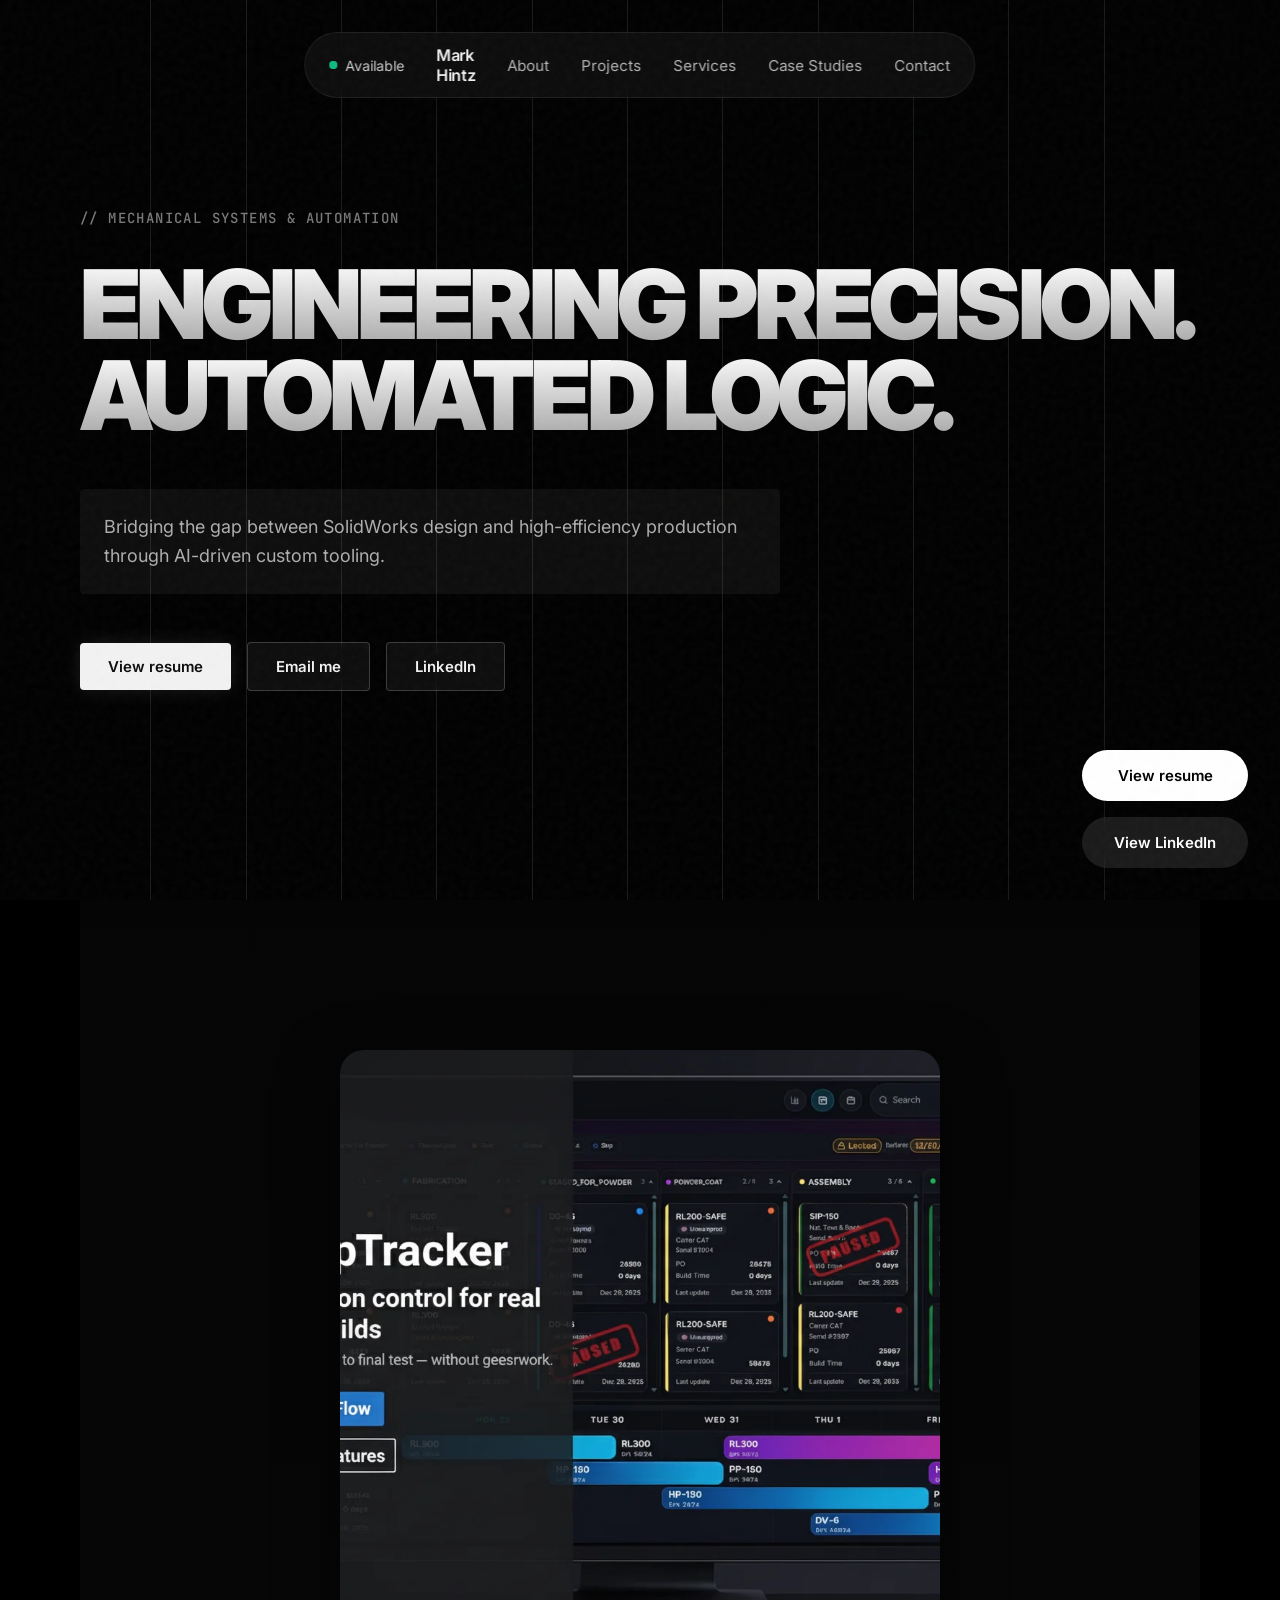
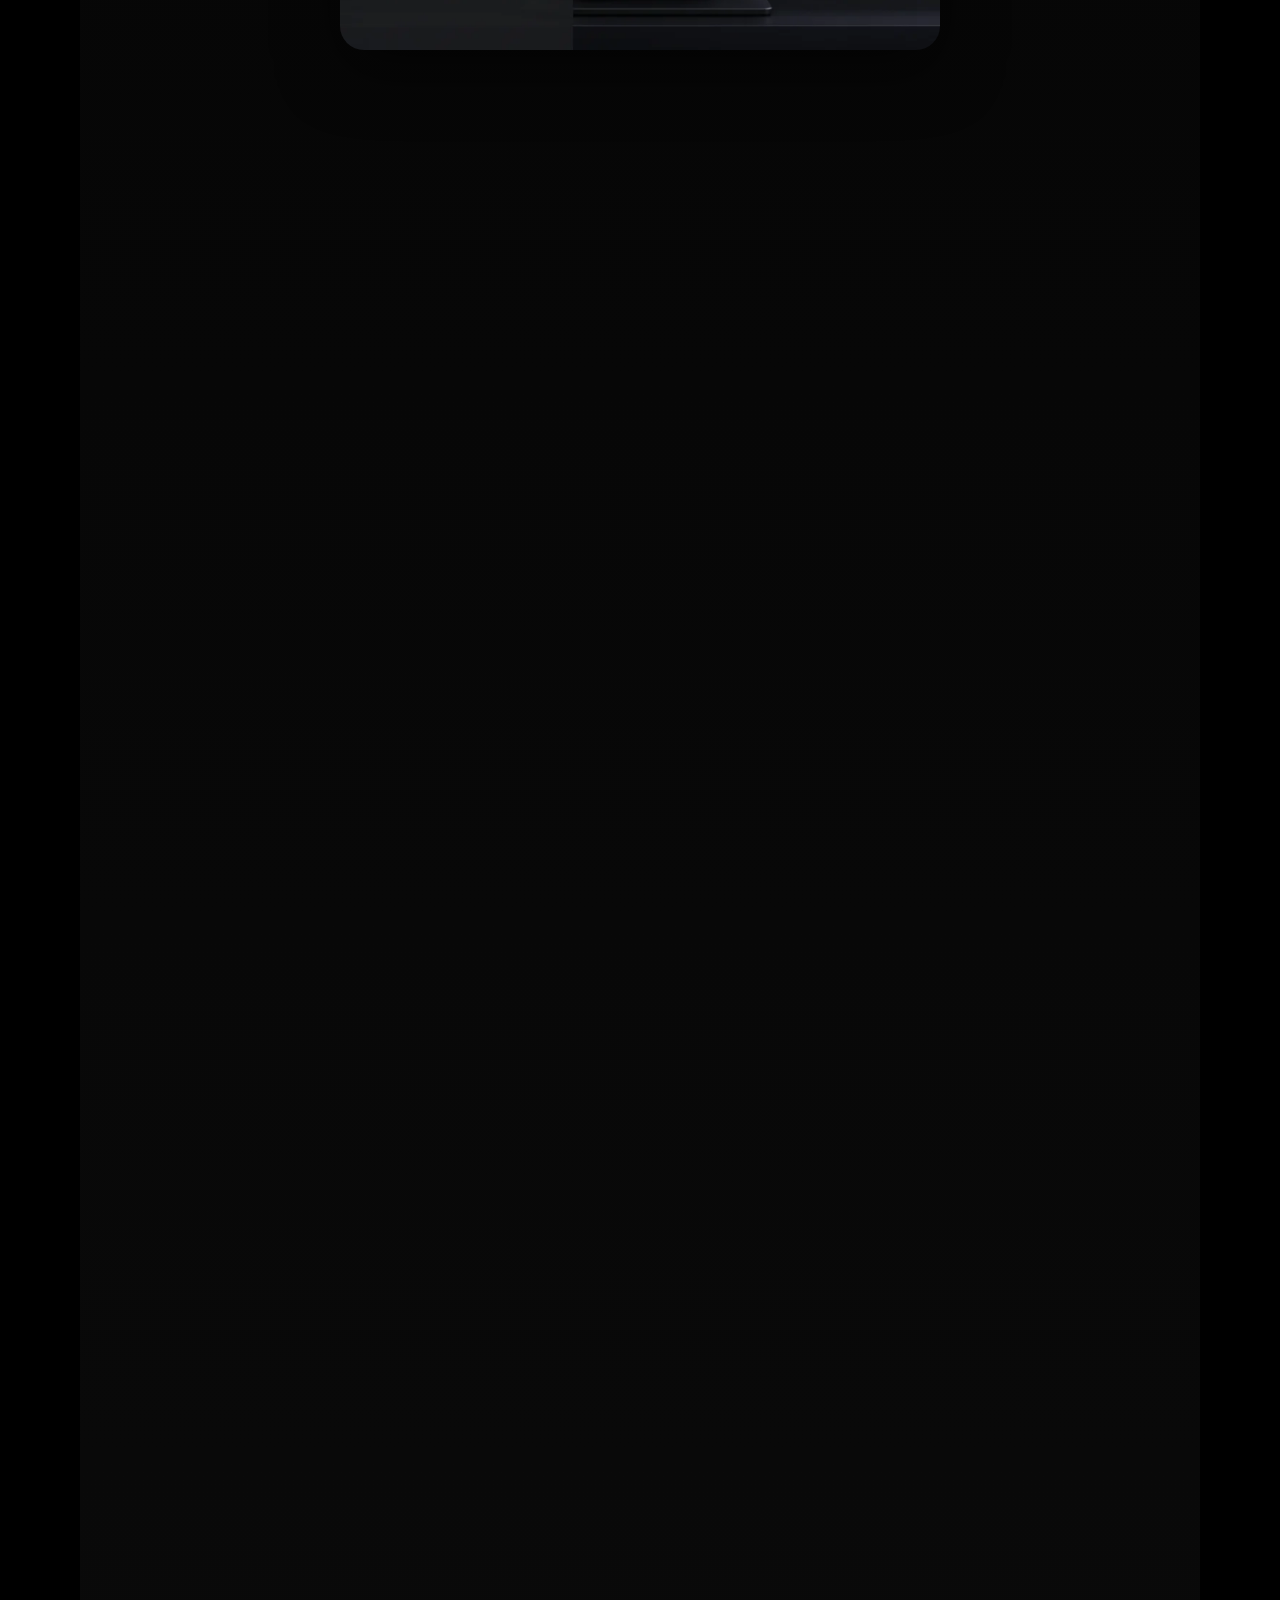
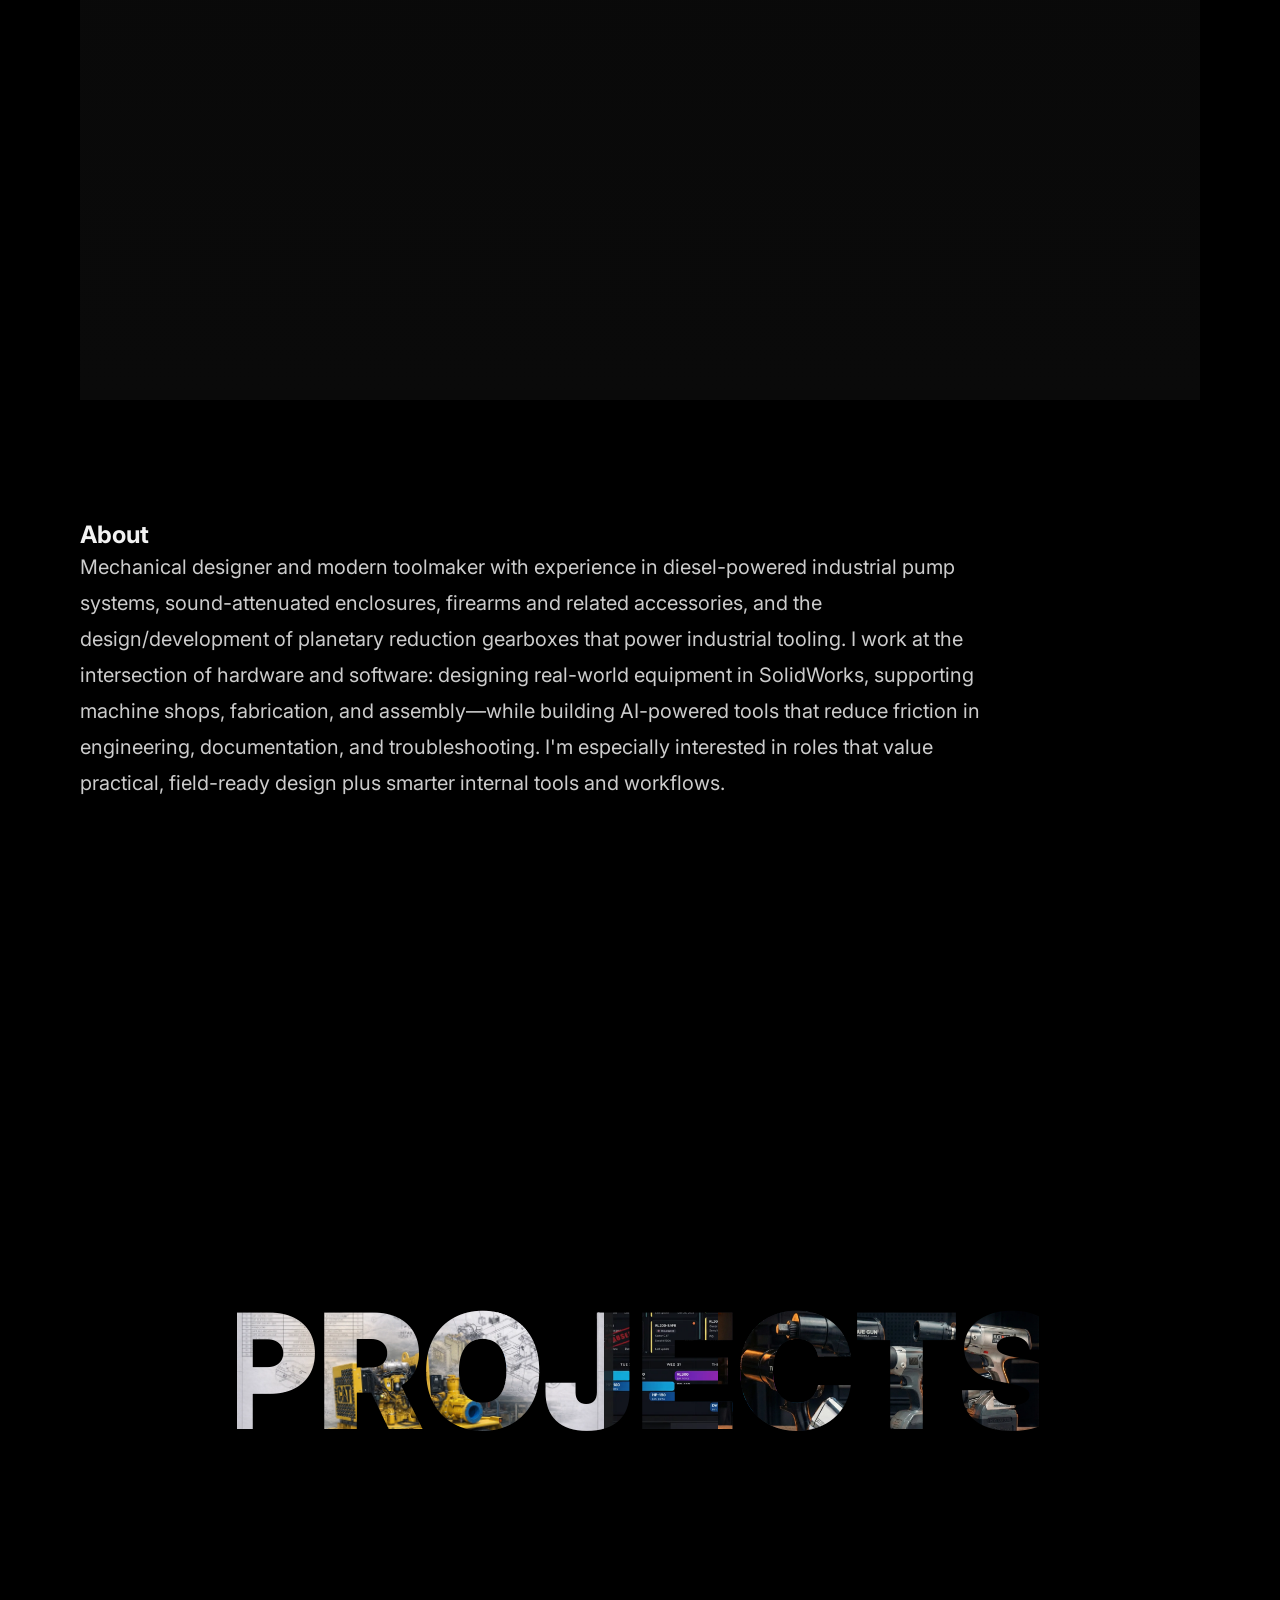
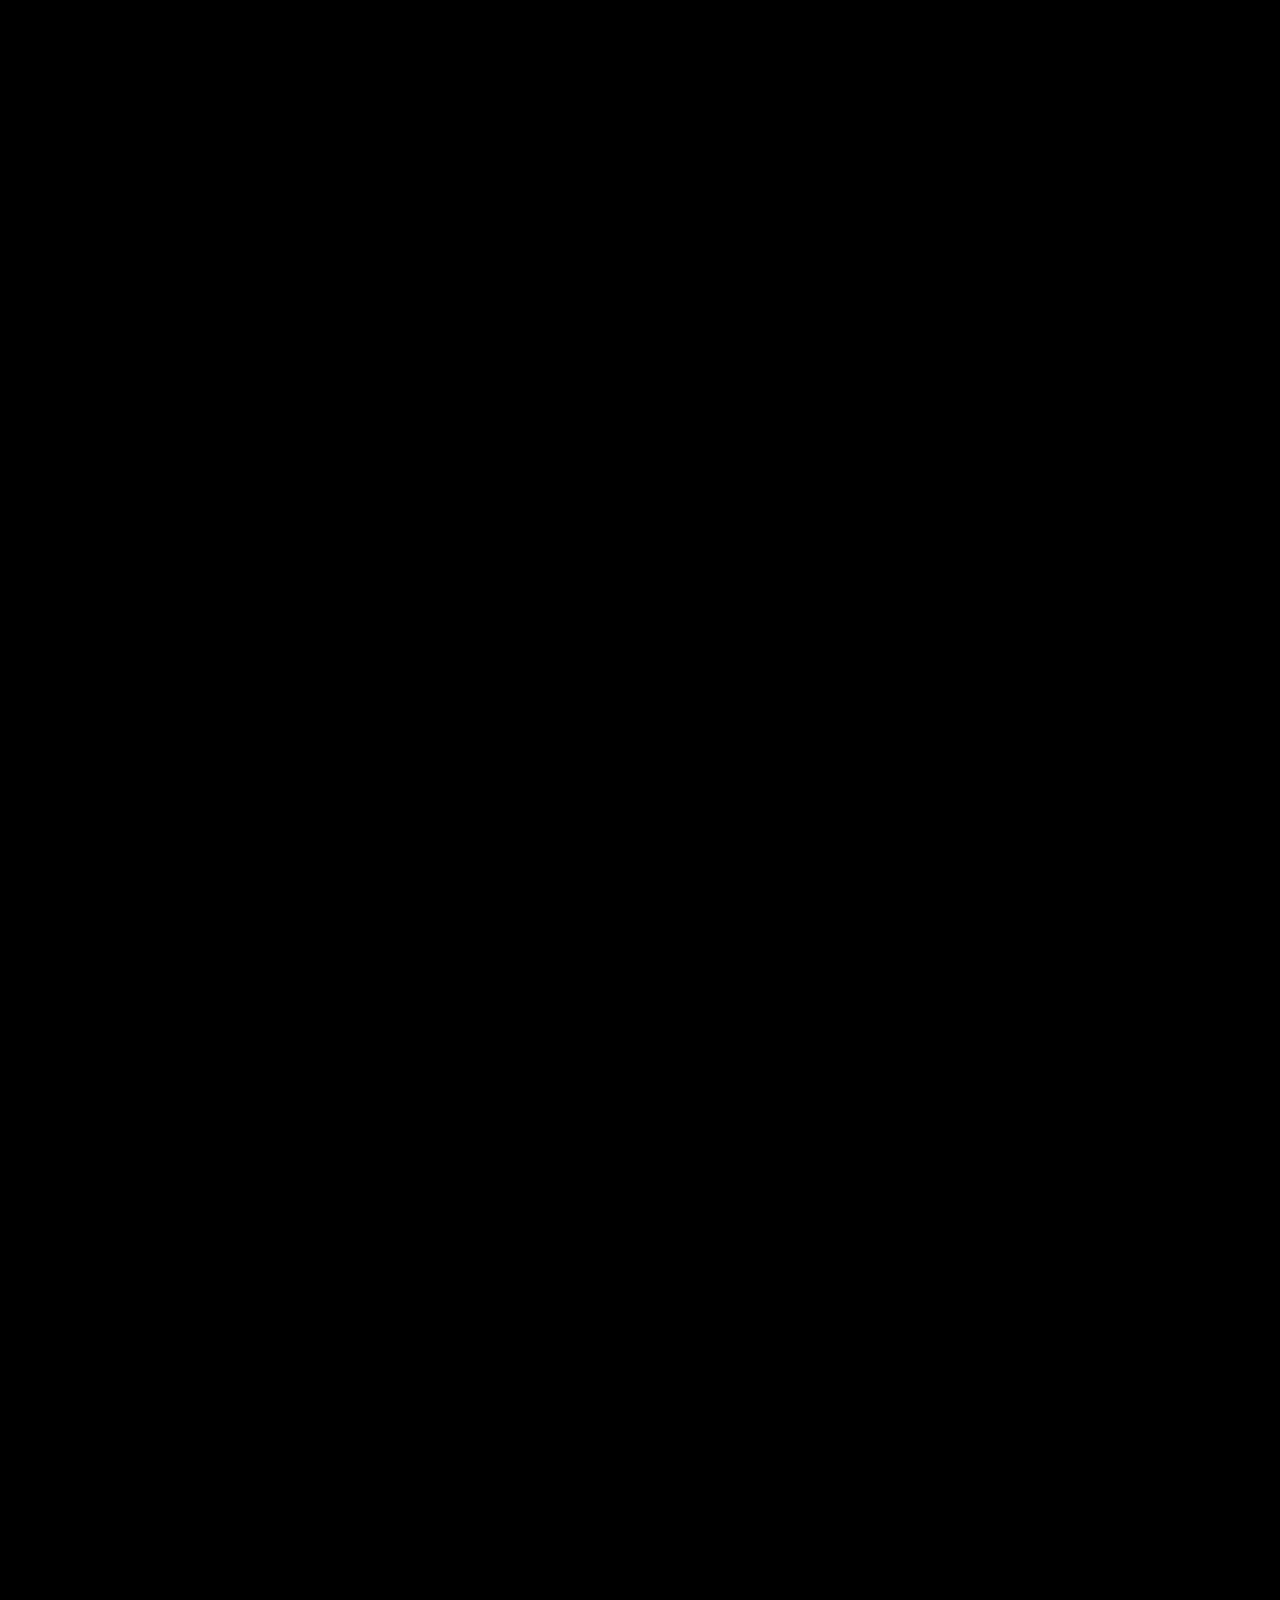
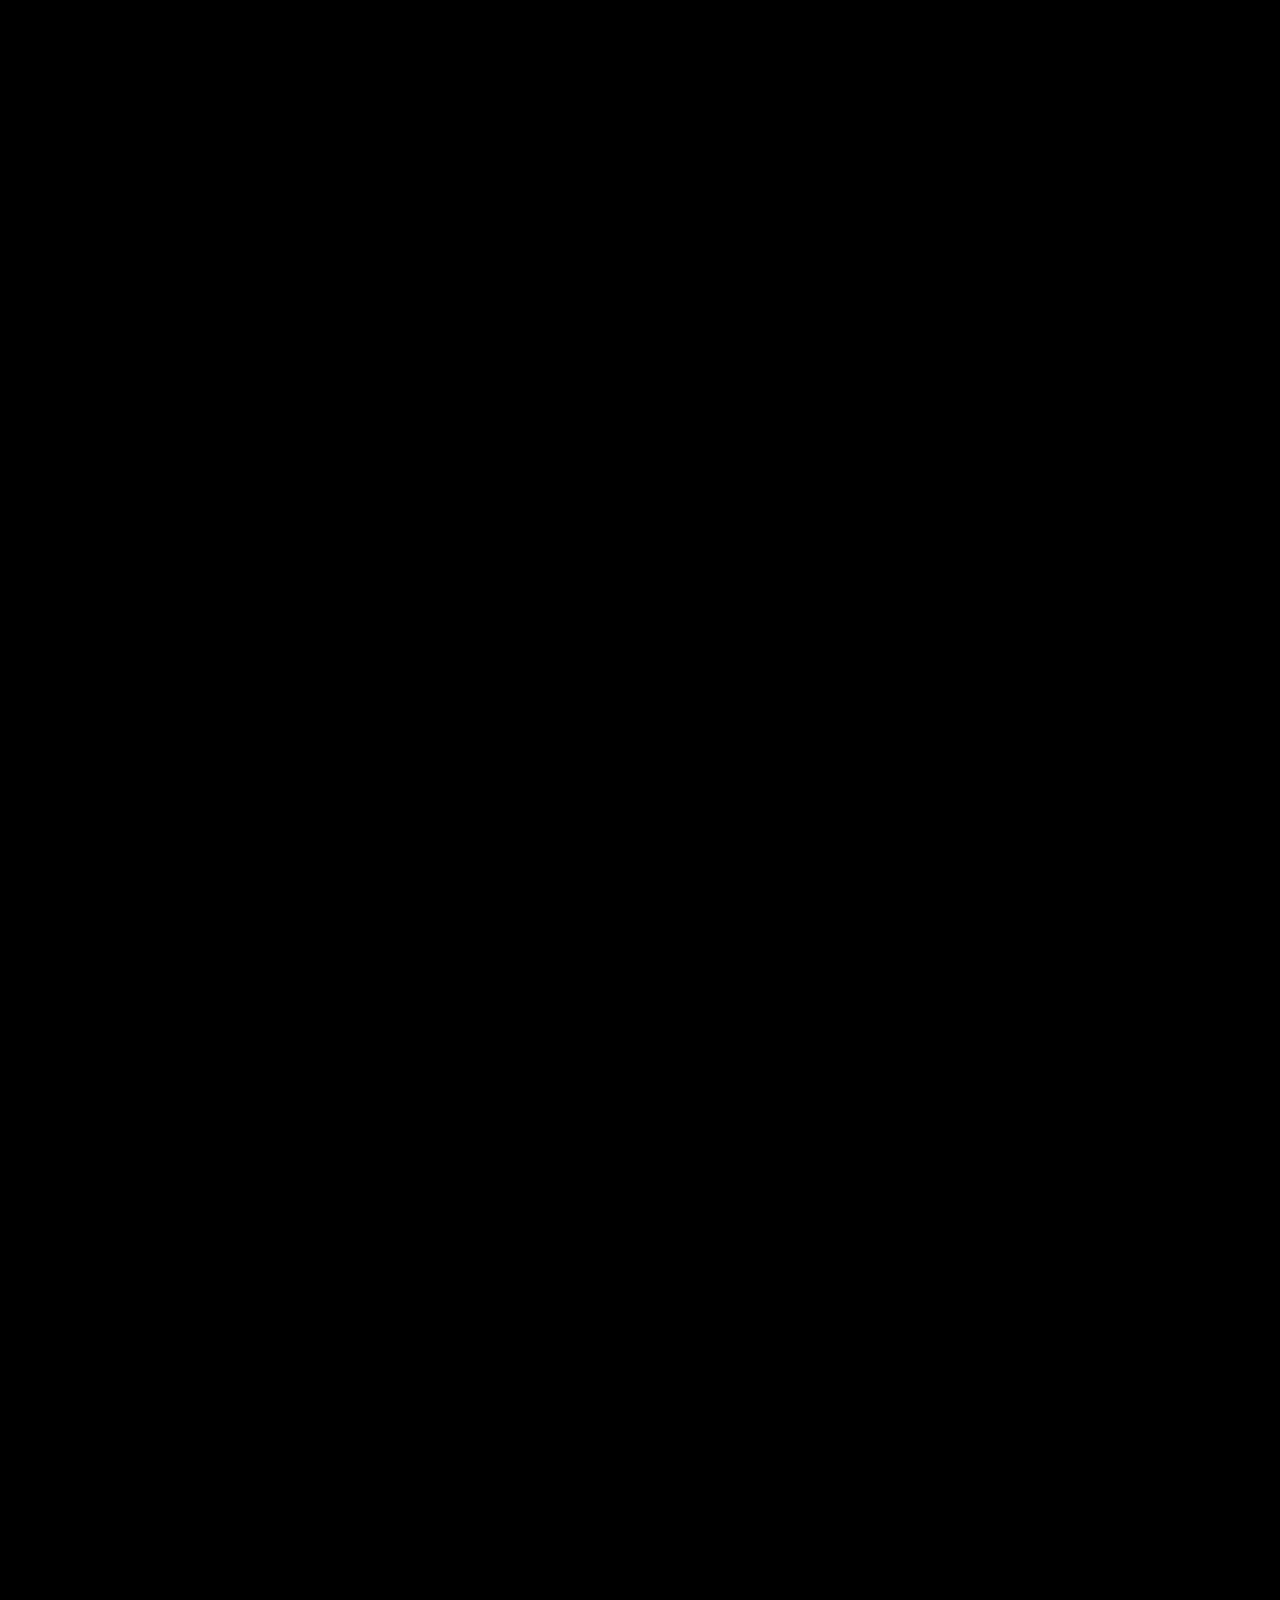
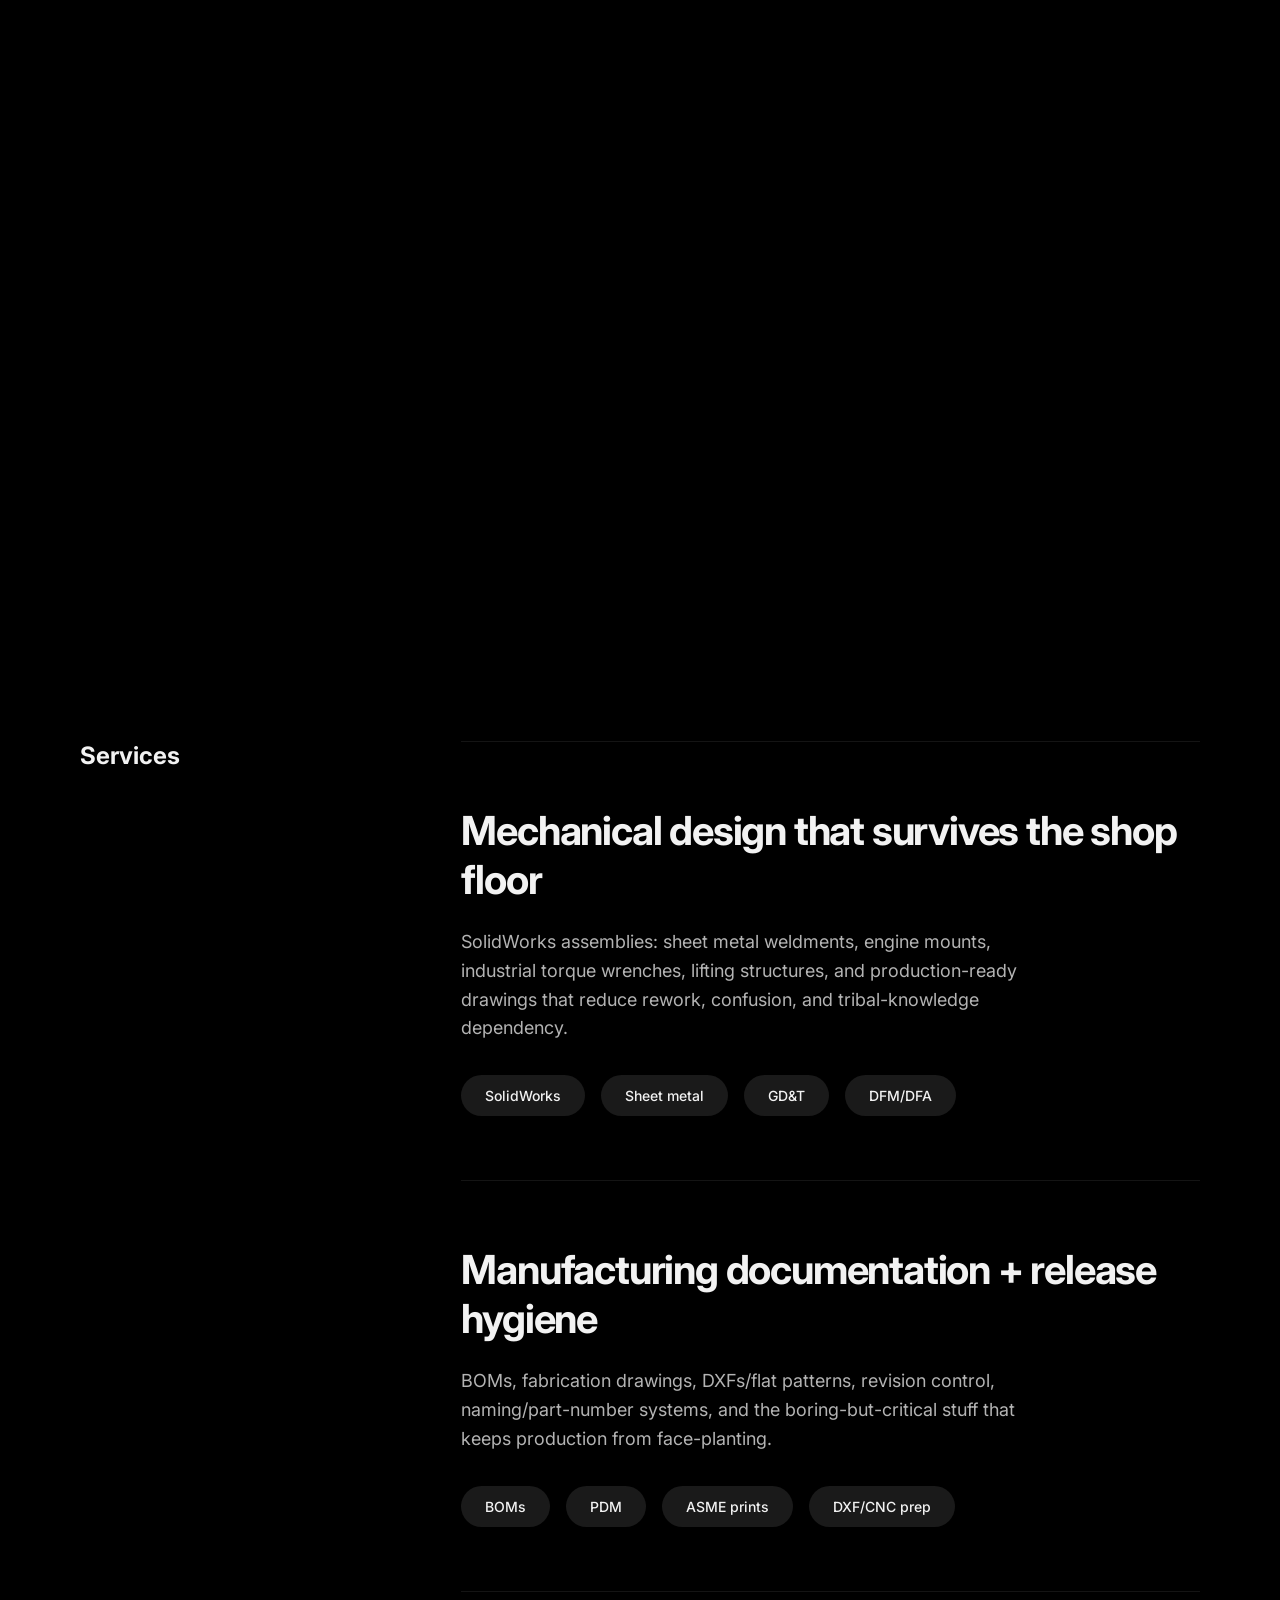
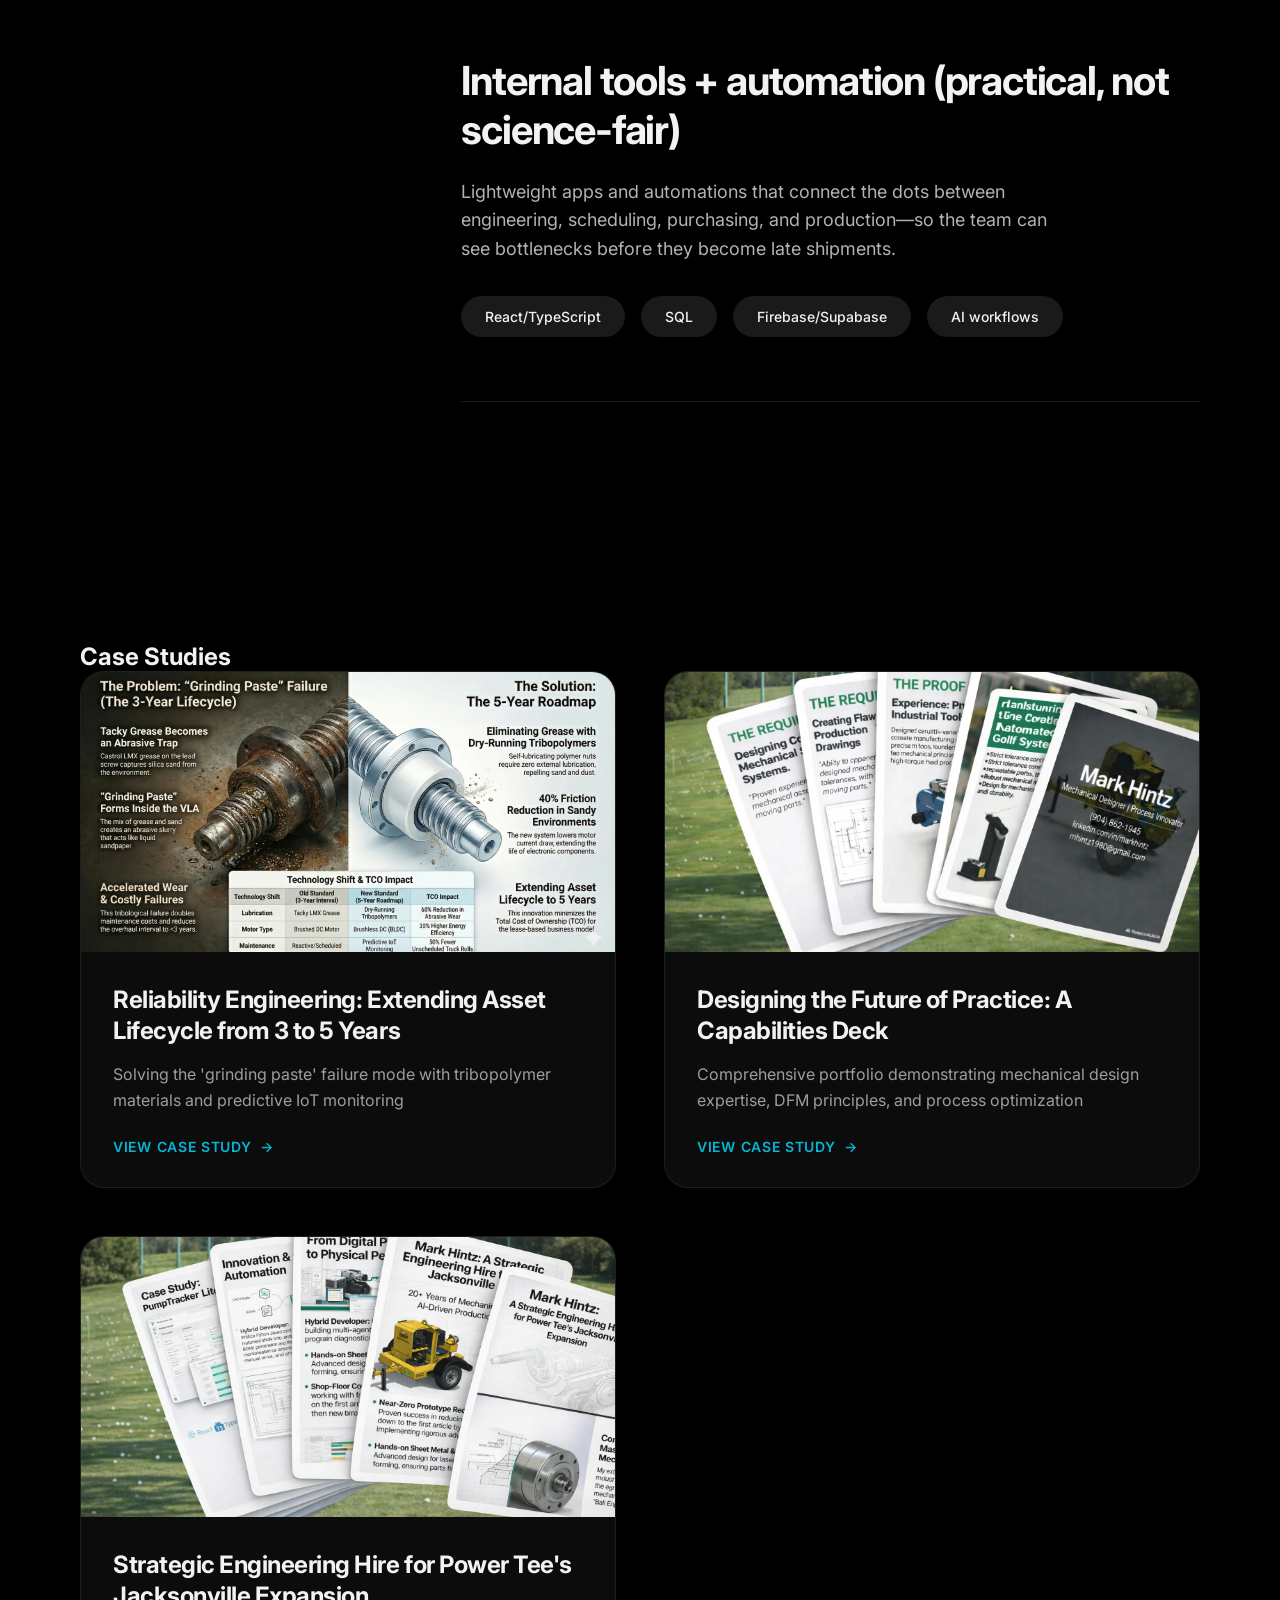
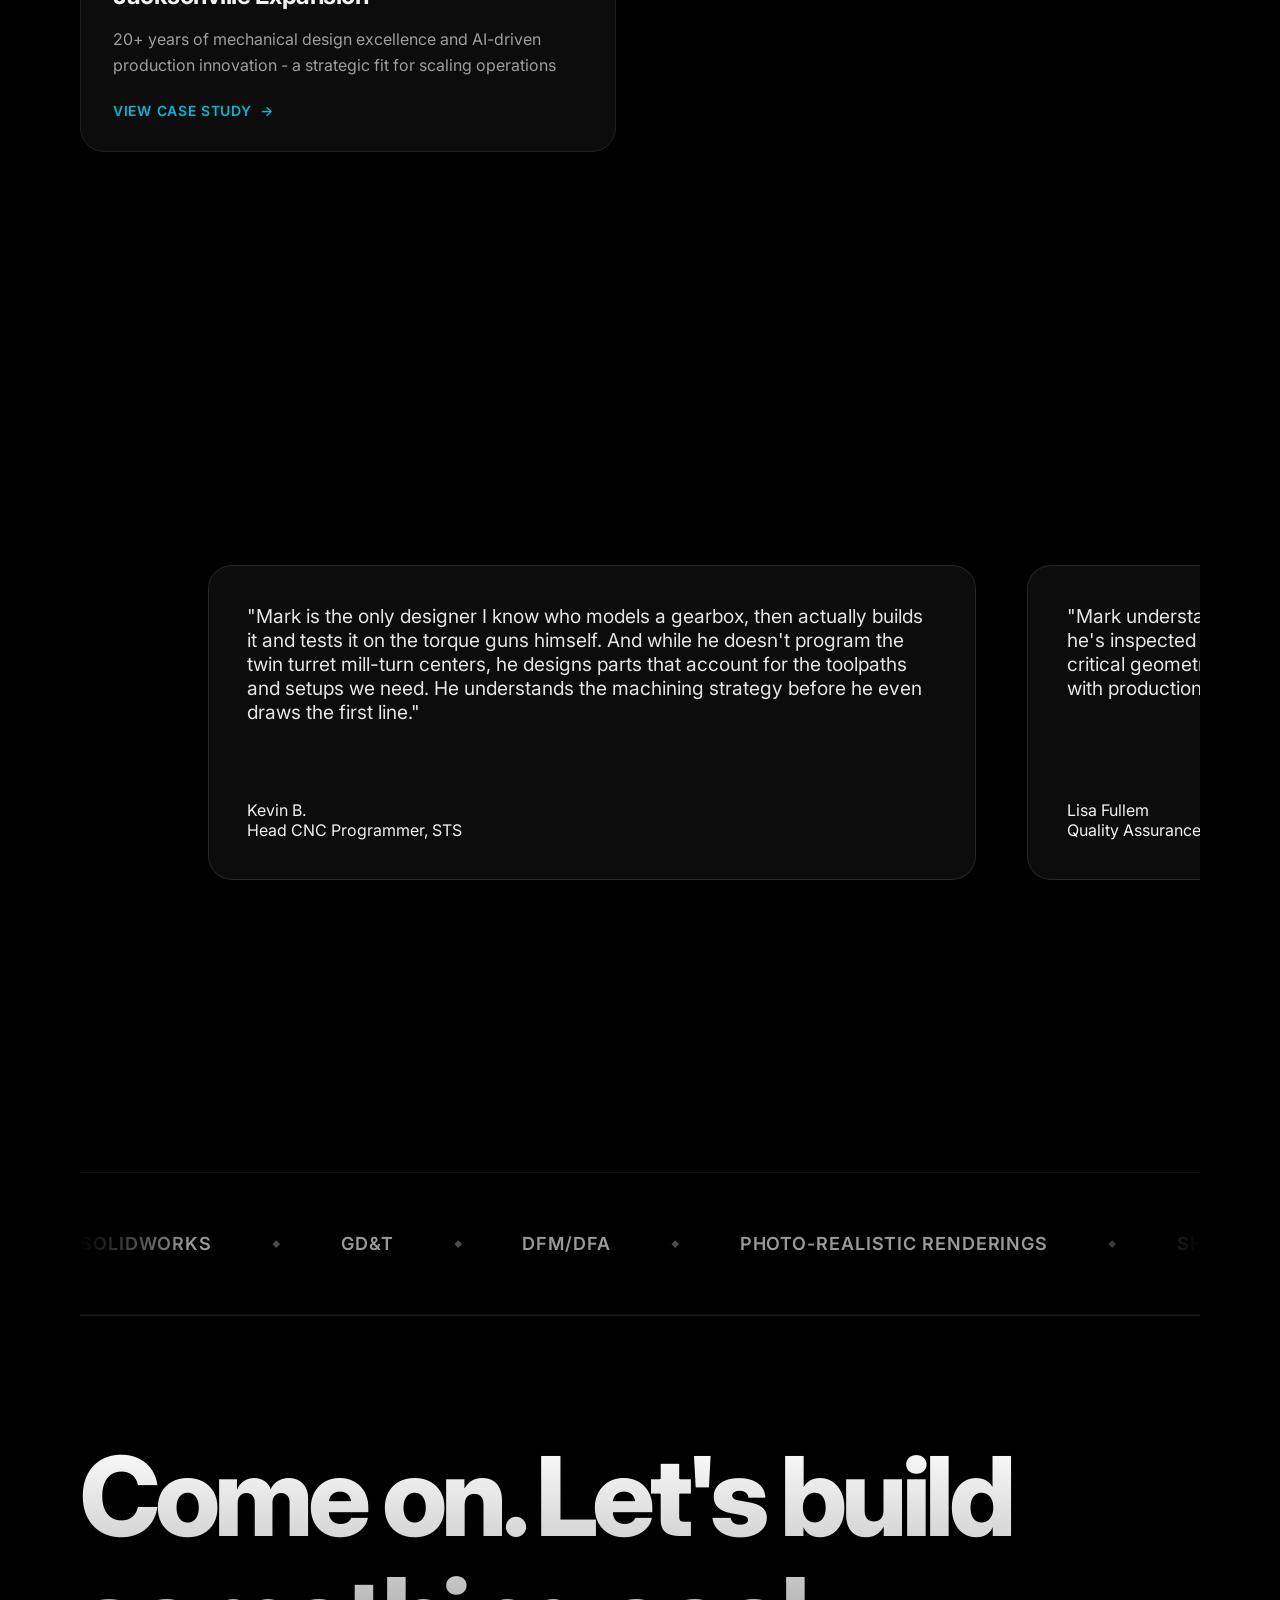
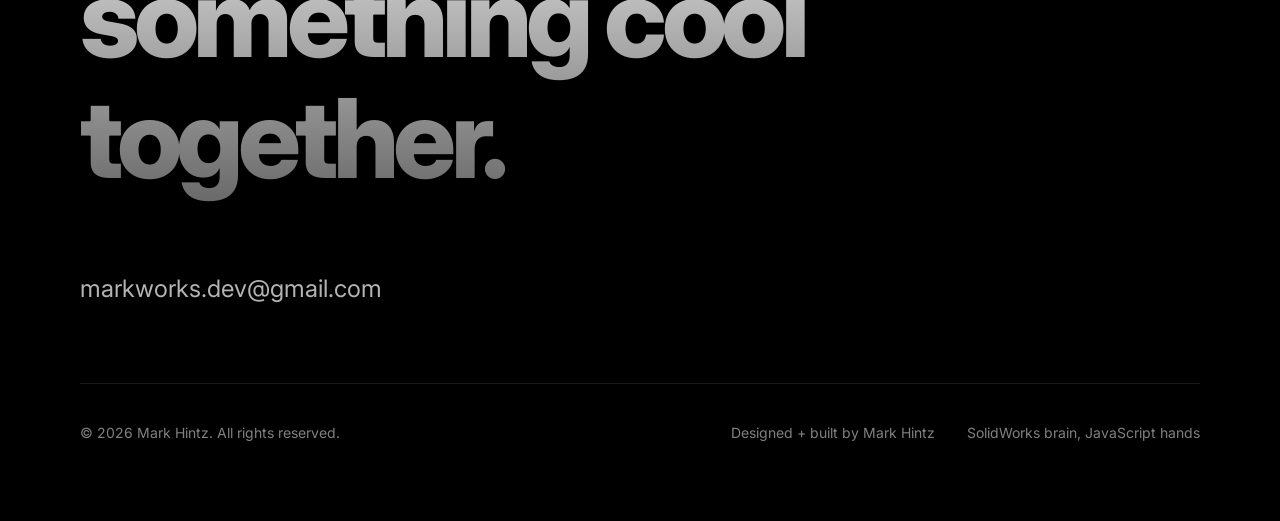
==== commit 3d588777: "chore: update portfolio CSS/HTML, add pumptracker image Co-Authored-By: Claude Opus 4.7 <noreply@ant" ====
--- a/index.html
+++ b/index.html
@@ -2,92 +2,27 @@
 <html lang="en">
   <head>
     <meta charset="utf-8" />
-    <meta name="viewport" content="width=device-width, initial-scale=1.0" />
-    <meta name="theme-color" content="#F8F9FA" />
-    <meta
-      name="description"
-      content="Mark Hintz — mechanical designer and automation engineer specializing in SolidWorks, CAD automation, AI tooling, and industrial system design. Based in Jacksonville, FL."
-    />
-    <meta name="robots" content="index,follow" />
-    <link rel="canonical" href="https://markhintz.com/" />
-
-    <meta property="og:type" content="website" />
-    <meta property="og:site_name" content="Mark Hintz Portfolio" />
-    <meta property="og:url" content="https://markhintz.com/" />
-    <meta property="og:title" content="Mark Hintz — Mechanical Designer & Automation Engineer" />
-    <meta
-      property="og:description"
-      content="Mechanical design, CAD automation, AI-driven tooling, and industrial systems — built by someone who understands both the shop floor and the software stack."
-    />
-    <meta property="og:image" content="https://markhintz.com/assets/images/pump-package-hero.webp" />
-    <meta property="og:image:alt" content="Industrial pump package designed by Mark Hintz" />
-
-    <meta name="twitter:card" content="summary_large_image" />
-    <meta name="twitter:title" content="Mark Hintz — Mechanical Designer & Automation Engineer" />
-    <meta
-      name="twitter:description"
-      content="Mechanical design, CAD automation, AI-driven tooling, and industrial systems — built by someone who understands both the shop floor and the software stack."
-    />
-    <meta name="twitter:image" content="https://markhintz.com/assets/images/pump-package-hero.webp" />
-
-    <link rel="icon" type="image/svg+xml" href="assets/favicon.svg" />
-    <link rel="apple-touch-icon" href="assets/favicon.svg" />
-
-    <title id="page-title">Mark Hintz — Mechanical Designer & Automation Engineer</title>
-
-    <link rel="preconnect" href="https://fonts.googleapis.com" />
-    <link rel="preconnect" href="https://fonts.gstatic.com" crossorigin />
+    <meta content="width=device-width, initial-scale=1.0" name="viewport" />
+    <title id="page-title">Portfolio</title>
+    <link href="https://fonts.googleapis.com" rel="preconnect" />
+    <link crossorigin="" href="https://fonts.gstatic.com" rel="preconnect" />
     <link
-      href="https://fonts.googleapis.com/css2?family=Rajdhani:wght@500;600;700&family=Barlow:wght@400;500;600&family=JetBrains+Mono:wght@400;500&display=swap"
+      href="https://fonts.googleapis.com/css2?family=Inter:wght@400;500;600;700;800&amp;family=JetBrains+Mono:wght@400;500&amp;display=swap"
       rel="stylesheet"
     />
-    <link rel="stylesheet" href="css/styles.css" />
-    <link rel="stylesheet" href="css/cad-background.css" />
-
-    <script type="application/ld+json">
-      {
-        "@context": "https://schema.org",
-        "@type": "Person",
-        "name": "Mark Hintz",
-        "jobTitle": "Mechanical Designer & Automation Engineer",
-        "url": "https://markhintz.com/",
-        "image": "https://markhintz.com/assets/images/profile.webp",
-        "email": "mailto:markworks.dev@gmail.com",
-        "telephone": "+1-904-862-1945",
-        "address": {
-          "@type": "PostalAddress",
-          "addressLocality": "Jacksonville",
-          "addressRegion": "FL",
-          "addressCountry": "US"
-        },
-        "sameAs": [
-          "https://linkedin.com/in/mark-hintz-builds"
-        ],
-        "knowsAbout": [
-          "SolidWorks",
-          "CAD Automation",
-          "AI Tooling",
-          "DFM",
-          "GD&T",
-          "Industrial Design"
-        ]
-      }
-    </script>
-    <script type="application/ld+json">
-      {
-        "@context": "https://schema.org",
-        "@type": "WebSite",
-        "name": "Mark Hintz Portfolio",
-        "url": "https://markhintz.com/",
-        "description": "Portfolio for Mark Hintz, mechanical designer and automation engineer."
-      }
-    </script>
+    <link href="css/styles.css" rel="stylesheet" />
+    <link href="css/animations.css" rel="stylesheet" />
+    <link href="css/advanced-features.css" rel="stylesheet" />
   </head>
   <body>
-    <a class="skip-link" href="#main-content">Skip to content</a>
-
-    <!-- CAD Background will be dynamically inserted here by cad-parallax.js -->
-    <div class="grid-overlay" aria-hidden="true">
+    <div class="bg-noise"></div>
+    <div class="bg-glows">
+      <div class="glow-blob glow-blob-1 parallax-layer parallax-layer-1"></div>
+      <div class="glow-blob glow-blob-2 parallax-layer parallax-layer-2"></div>
+      <div class="glow-blob glow-blob-3 parallax-layer parallax-layer-3"></div>
+    </div>
+    <div class="bg-black-overlay" style="position: fixed; top: 0; left: 0; width: 100%; height: 100%; background: #000000; z-index: -1; opacity: 0; pointer-events: none; transition: opacity 0.5s ease;"></div>
+    <div class="grid-overlay">
       <div class="grid-container">
         <div class="grid-line"></div>
         <div class="grid-line"></div>
@@ -103,225 +38,130 @@
         <div class="grid-line"></div>
       </div>
     </div>
-
-    <nav class="floating-nav" aria-label="Primary navigation">
-      <a class="nav-logo" id="nav-logo" href="#main-content" aria-label="Go to top"></a>
+    <nav class="floating-nav">
+      <div class="status-indicator">
+        <span class="status-dot"></span>
+        <span>Available</span>
+      </div>
+      <div class="nav-logo" id="nav-logo"></div>
       <div class="nav-links" id="nav-links"></div>
+      <div class="nav-hamburger" id="nav-hamburger">
+          <div class="hamburger-line"></div>
+          <div class="hamburger-line"></div>
+          <div class="hamburger-line"></div>
+      </div>
     </nav>
 
-    <button class="sticky-cta" type="button" aria-label="Scroll to contact form">
-      Let's Talk Work
-    </button>
-
+    <div class="fixed-cta" id="fixed-cta"></div>
     <div class="content-wrapper">
-      <main id="main-content">
-        <section class="hero-section" aria-labelledby="title-line-1">
-          <div class="hero-super-header" id="hero-super-header"></div>
-          <div class="hero-title-container">
-            <div class="reveal-mask">
-              <h1 class="hero-title-line magnetic-text-target" id="title-line-1"></h1>
+      <section class="hero-section">
+        <div class="hero-super-header" id="hero-super-header"></div>
+        <div class="hero-title-container">
+          <div class="reveal-mask">
+            <h1 class="hero-title-line magnetic-text-target" id="title-line-1"></h1>
+          </div>
+          <div class="reveal-mask">
+            <h1 class="hero-title-line magnetic-text-target" id="title-line-2"></h1>
+          </div>
+        </div>
+        <div class="hero-description-box">
+          <p class="hero-subtitle" id="hero-subtitle"></p>
+        </div>
+        <div class="hero-actions" id="hero-actions"></div>
+      </section>
+      <!-- 3D Flip Section -->
+      <section class="flip-section" id="flip-section">
+        <div class="flip-container">
+          <div class="flip-card">
+            <div class="flip-card-front">
+              <img src="assets/images/js_image_1.png" alt="Front" class="flip-image">
             </div>
-            <div class="reveal-mask hero-title-offset">
-              <h1 class="hero-title-line magnetic-text-target" id="title-line-2"></h1>
+            <div class="flip-card-back">
+              <img src="assets/images/js_image_6.png" alt="Back" class="flip-image">
             </div>
           </div>
-          <div class="hero-description-box">
-            <p class="hero-subtitle" id="hero-subtitle"></p>
+        </div>
+      </section>
+      <section class="about-section" id="about">
+        <div class="reveal-mask">
+          <h2 class="section-title reveal-text">About</h2>
+        </div>
+        <p class="about-text" id="about-text"></p>
+      </section>
+      <section class="projects-horiz-section" id="projects">
+        <!-- Intro Mask Section -->
+        <div class="projects-intro-mask" id="projects-intro-mask">
+          <div class="projects-mask-bg">
+             <!-- High-res images for mask fill injected here or background -->
+             <div class="mask-bg-image" style="background-image: url('assets/images/js_image_6.png'); top: 10%; left: 10%; width: 40%; height: 40%;"></div>
+             <div class="mask-bg-image" style="background-image: url('assets/images/js_image_1.png'); top: 40%; left: 50%; width: 35%; height: 35%;"></div>
+             <div class="mask-bg-image" style="background-image: url('assets/images/Totque_family.webp'); top: 60%; left: 10%; width: 50%; height: 40%;"></div>
+             <div class="mask-bg-image" style="background-image: url('assets/images/js_image_18.webp'); top: 5%; left: 60%; width: 30%; height: 30%;"></div>
           </div>
-          <div class="hero-actions" id="hero-actions"></div>
-        </section>
+          <h2 class="projects-mask-text" id="projects-mask-text">PROJECTS</h2>
+        </div>
 
-        <section class="about-section" id="about" aria-labelledby="about-heading">
+        <!-- Horizontal Scroll Wrapper -->
+        <div id="projects-horizontal-wrapper">
+          <!-- Projects injected by JS -->
+        </div>
+        
+        <!-- Gradient Edges -->
+        <div class="fade-edge-left"></div>
+        <div class="fade-edge-right"></div>
+      </section>
+      <section class="services-section" id="services">
+        <div class="services-sticky">
           <div class="reveal-mask">
-            <h2 class="section-title reveal-text" id="about-heading">About</h2>
+            <h2 class="section-title reveal-text">Services</h2>
           </div>
-          <div class="about-content">
-            <div class="about-bio-col">
-              <p class="about-text" id="about-text"></p>
-              <blockquote class="about-testimonial">
-                <p>
-                  "It's rare to find a designer who understands the constraints of a 5-axis mill and the realities of the assembly line. Mark designs parts that are easy to machine and foolproof to assemble."
-                </p>
-                <cite>— Darrin Phipps, President, Black Creek Precision</cite>
-              </blockquote>
-            </div>
-            <div class="about-spec-col">
-              <div class="about-spec-card tolerance-zone" id="about-spec-card">
-                <div class="spec-card-row">
-                  <span class="spec-card-label">EXPERIENCE</span>
-                  <span class="spec-card-value">15+ Years</span>
-                </div>
-                <div class="spec-card-row">
-                  <span class="spec-card-label">MACHINES</span>
-                  <span class="spec-card-value">7-Axis Mill-Turn / 5th-Axis HMC / CMM</span>
-                </div>
-                <div class="spec-card-row">
-                  <span class="spec-card-label">CAD</span>
-                  <span class="spec-card-value">SolidWorks / PDM Vault / DFM</span>
-                </div>
-                <div class="spec-card-row">
-                  <span class="spec-card-label">AUTOMATION</span>
-                  <span class="spec-card-value">Python / API Workflows / AI Tooling</span>
-                </div>
-                <div class="spec-card-row">
-                  <span class="spec-card-label">LOCATION</span>
-                  <span class="spec-card-value">Jacksonville, FL</span>
-                </div>
-                <div class="spec-card-row">
-                  <span class="spec-card-label">STATUS</span>
-                  <span class="spec-card-value available">AVAILABLE FOR CONTRACT WORK</span>
-                </div>
-                <div class="tol-callout tol-callout-tr">
-                  <div class="tol-line tol-line-h"></div>
-                  <div class="tol-box">
-                    <span>⌀ 0.001&quot; TIR</span>
-                    <span>⊕ ±0.0005 [REF]</span>
-                  </div>
-                </div>
-                <div class="tol-callout tol-callout-bl">
-                  <div class="tol-line tol-line-v"></div>
-                  <div class="tol-box">
-                    <span>15 YRS EXP</span>
-                    <span>JAX, FL [LOC]</span>
-                  </div>
-                </div>
-              </div>
-            </div>
-          </div>
-        </section>
-
-        <section class="projects-section" id="projects" aria-labelledby="projects-heading">
-          <div class="reveal-mask">
-            <h2 class="section-title reveal-text" id="projects-heading">Projects</h2>
-          </div>
-          <div class="projects-grid" id="projects-grid"></div>
-        </section>
-
-        <section class="services-section" id="services" aria-labelledby="services-heading">
-          <div class="reveal-mask">
-            <h2 class="section-title reveal-text" id="services-heading">Services</h2>
-          </div>
-          <div class="services-grid" id="services-content"></div>
-        </section>
-
-        <section class="case-studies-section" id="case-studies" aria-labelledby="case-studies-heading">
-          <div class="reveal-mask">
-            <h2 class="section-title reveal-text" id="case-studies-heading">Case Studies</h2>
-          </div>
-          <div class="case-studies-grid" id="case-studies-grid"></div>
-        </section>
-
-        <section class="testimonials-section" aria-labelledby="testimonials-heading">
-          <div class="reveal-mask">
-            <h2 class="section-title reveal-text" id="testimonials-heading">Testimonials</h2>
-          </div>
-          <div class="testimonials-grid" id="testimonials-grid"></div>
-        </section>
-
-        <section class="ticker-section" aria-label="Skills and specialties">
-          <div class="ticker-wrapper">
-            <div class="ticker-track" id="ticker-track"></div>
-          </div>
-        </section>
-
-        <section class="contact-section" id="contact" aria-labelledby="contact-heading">
-          <div class="contact-container">
-            <div class="contact-info">
-              <div class="availability-badge" aria-live="polite">
-                <span class="availability-dot"></span>
-                Currently available for contract work
-              </div>
-              <div class="reveal-mask">
-                <h2 class="contact-title reveal-text" id="contact-heading">What are you building?</h2>
-              </div>
-              <p class="contact-description">
-                If you need CAD design that survives the shop floor, SolidWorks automation that saves real time,
-                or practical AI tooling for engineering workflows, let’s talk.
-              </p>
-
-              <div class="contact-details-card tolerance-zone">
-                <div class="detail-row">
-                  <span class="detail-label">EMAIL</span>
-                  <a href="mailto:markworks.dev@gmail.com" class="detail-value" id="copy-email">markworks.dev@gmail.com</a>
-                </div>
-                <div class="detail-row">
-                  <span class="detail-label">PHONE</span>
-                  <a href="tel:+19048621945" class="detail-value" id="contact-phone">(904) 862-1945</a>
-                </div>
-                <div class="detail-row">
-                  <span class="detail-label">LINKEDIN</span>
-                  <a href="https://linkedin.com/in/mark-hintz-builds" target="_blank" rel="noopener noreferrer" class="detail-value">mark-hintz-builds</a>
-                </div>
-                <div class="detail-row">
-                  <span class="detail-label">LOCATION</span>
-                  <span class="detail-value">Jacksonville, FL [EST]</span>
-                </div>
-                <div class="detail-row">
-                  <span class="detail-label">RESPONSE</span>
-                  <span class="detail-value">Usually within 24 hours</span>
-                </div>
-                <div class="tol-callout tol-callout-tr">
-                  <div class="tol-line tol-line-h"></div>
-                  <div class="tol-box"><span>RESPONSE: &lt; 24H</span></div>
-                </div>
-              </div>
-            </div>
-
-            <div class="contact-action-box">
-              <form class="contact-form inquiry-panel" id="contact-form">
-                <h3 class="inquiry-title">Start a Technical Inquiry</h3>
-                <p class="inquiry-sub">This builds a pre-filled email so you can send project details fast.</p>
-
-                <div class="form-field">
-                  <label for="project-type">What do you need?</label>
-                  <select id="project-type" name="projectType" required>
-                    <option value="">Select one</option>
-                    <option value="CAD Design">CAD Design</option>
-                    <option value="Automation">Automation</option>
-                    <option value="AI Integration">AI Integration</option>
-                    <option value="Design Review / DFM">Design Review / DFM</option>
-                    <option value="Other">Other</option>
-                  </select>
-                </div>
-
-                <div class="form-field">
-                  <label for="project-summary">Briefly describe your project</label>
-                  <textarea id="project-summary" name="projectSummary" rows="5" placeholder="Scope, timeline, constraints, machine environment, current pain points..." required></textarea>
-                </div>
-
-                <div class="form-field">
-                  <label for="contact-method">Best way to reach you</label>
-                  <input id="contact-method" name="contactMethod" type="email" inputmode="email" placeholder="you@company.com" required />
-                </div>
-
-                <button class="large-contact-button" type="submit">Open Project Template →</button>
-                <p class="copy-hint">Prefer direct contact? Click the email above to copy it, or tap the phone number.</p>
-              </form>
-            </div>
-          </div>
-        </section>
-      </main>
-
-      <footer class="footer-section">
-        <div class="site-footer-cta">Come on. Let’s build something cool together.</div>
+        </div>
+        <div class="services-content" id="services-content"></div>
+      </section>
+      <section class="case-studies-section" id="case-studies">
+        <div class="reveal-mask">
+          <h2 class="section-title reveal-text">Case Studies</h2>
+        </div>
+        <div class="case-studies-grid" id="case-studies-grid"></div>
+      </section>
+      <section class="testimonials-section" id="testimonials-section">
+        <!-- Horizontal Scroll Wrapper -->
+        <div class="testimonials-horiz-wrapper" id="testimonials-horiz-wrapper">
+             <div class="testimonials-scroll-track" id="testimonials-scroll-track">
+                 <!-- Testimonials injected by JS -->
+             </div>
+        </div>
+      </section>
+      <!-- Skills Ticker Section -->
+      <section class="ticker-section">
+        <div class="ticker-wrapper">
+          <div class="ticker-track" id="ticker-track"></div>
+        </div>
+      </section>
+      <footer class="footer-section" id="contact">
+        <h2 class="footer-cta" id="footer-cta"></h2>
+        <a class="footer-email" href="" id="footer-email"> </a>
         <div class="footer-bottom">
           <div class="footer-copyright" id="footer-copyright"></div>
           <div class="footer-credits" id="footer-credits"></div>
         </div>
       </footer>
     </div>
-
-    <div class="lightbox" id="lightbox" role="dialog" aria-modal="true" aria-label="Project gallery">
-      <button class="lightbox-close" id="lightbox-close" aria-label="Close lightbox">×</button>
-      <button class="lightbox-prev" id="lightbox-prev" aria-label="Previous image">❮</button>
-      <button class="lightbox-next" id="lightbox-next" aria-label="Next image">❯</button>
+    <div class="lightbox" id="lightbox">
+      <button class="lightbox-close" id="lightbox-close">×</button>
+      <button class="lightbox-prev" id="lightbox-prev">❮</button>
+      <button class="lightbox-next" id="lightbox-next">❯</button>
       <div class="lightbox-content">
         <img alt="" class="lightbox-image" id="lightbox-image" src="" />
       </div>
       <div class="lightbox-counter" id="lightbox-counter"></div>
     </div>
-
+    </div>
+    <script src="https://unpkg.com/lenis@1.1.18/dist/lenis.min.js"></script>
+    <script src="https://unpkg.com/typed.js@2.0.16/dist/typed.umd.js"></script>
+    <script src="https://cdnjs.cloudflare.com/ajax/libs/gsap/3.12.5/gsap.min.js"></script>
+    <script src="https://cdnjs.cloudflare.com/ajax/libs/gsap/3.12.5/ScrollTrigger.min.js"></script>
+    <script src="https://cdnjs.cloudflare.com/ajax/libs/matter-js/0.19.0/matter.min.js"></script>
     <script src="js/scripts.js"></script>
-    <script src="js/cad-parallax.js"></script>
   </body>
 </html>
--- a/css/styles.css
+++ b/css/styles.css
@@ -1,60 +1,16 @@
-
-/* === styles.css === */
 /* ============================================
    LUCID PORTFOLIO TEMPLATE - STYLES
    ============================================ */
-
-/* CSS DESIGN TOKENS - LIGHT THEME WITH CAD ACCENTS */
-:root {
-  /* Light Theme Base Colors */
-  --bg: #F8F9FA;
-  --surface: #FFFFFF;
-  --surface-raised: #FAFBFC;
-
-  /* CAD-Inspired Accent Colors */
-  --accent-primary: #2563EB;
-  --accent-secondary: #3B82F6;
-  --accent-warm: #F59E0B;
-  --accent-dim: rgba(37, 99, 235, 0.1);
-
-  /* Text Colors for Light Theme */
-  --text-primary: #1F2937;
-  --text-muted: #6B7280;
-  --text-bright: #111827;
-  --text-secondary: #4B5563;
-
-  /* CAD Drawing Colors */
-  --cad-line-primary: rgba(59, 130, 246, 0.15);
-  --cad-line-secondary: rgba(107, 114, 128, 0.12);
-  --cad-dimension: rgba(75, 85, 99, 0.18);
-
-  /* UI Elements */
-  --grid-line: rgba(59, 130, 246, 0.08);
-  --border: rgba(107, 114, 128, 0.2);
-  --border-active: rgba(37, 99, 235, 0.5);
-
-  /* Shadows for Light Theme */
-  --shadow-sm: 0 1px 2px rgba(0, 0, 0, 0.05);
-  --shadow-md: 0 4px 6px -1px rgba(0, 0, 0, 0.07);
-  --shadow-lg: 0 10px 15px -3px rgba(0, 0, 0, 0.08);
-  --shadow-xl: 0 20px 25px -5px rgba(0, 0, 0, 0.1);
-
-  /* Glass Effect */
-  --glass-bg: rgba(255, 255, 255, 0.85);
-  --glass-border: rgba(255, 255, 255, 0.5);
-
-  /* Typography */
-  --font-heading: 'Rajdhani', 'Barlow Condensed', system-ui, sans-serif;
-  --font-body: 'Barlow', -apple-system, system-ui, sans-serif;
-  --font-mono: 'JetBrains Mono', 'Cascadia Code', monospace;
-}
 
 /* RESET & BASE */
 * {
-  font-family: var(--font-body);
+  font-family: "Inter", sans-serif;
   margin: 0;
   padding: 0;
   box-sizing: border-box;
+    margin: 0;
+    padding: 0;
+    box-sizing: border-box;
 }
 
 html {
@@ -62,10 +18,8 @@
 }
 
 body {
-  background-color: var(--bg);
-  background: linear-gradient(135deg, #F8F9FA 0%, #FFFFFF 50%, #F3F4F6 100%);
-  color: var(--text-primary);
-  font-family: var(--font-body);
+  background-color: #000000; /* Jet Black */
+  color: #f2f2f2;
   overflow-x: hidden;
   position: relative;
 }
@@ -73,7 +27,9 @@
 /* ============================================
    AMBIENT BACKGROUNDS
    ============================================ */
+/* .bg-noise removed/kept as is, but request says "Remove all colored hues (.bg-glows)" */
 .bg-noise {
+  /* Keeping noise if desired, but request emphasized black purity. Retaining noise is usually fine for texture. */
   position: fixed;
   top: 0;
   left: 0;
@@ -86,28 +42,21 @@
 }
 
 .bg-glows {
-  position: fixed;
-  top: 0;
-  left: 0;
-  width: 100%;
-  height: 100%;
-  z-index: -1;
-  overflow: hidden;
-  background: radial-gradient(circle at 50% 50%, #0a0a0a 0%, #000000 100%);
+  display: none; /* Removed colored hues */
 }
 
 .glow-blob {
   position: absolute;
   border-radius: 50%;
   filter: blur(80px);
-  opacity: 0.25;
+  opacity: 0.4;
   animation: floatBlob 20s infinite alternate cubic-bezier(0.4, 0, 0.2, 1);
 }
 
 .glow-blob-1 {
   width: 600px;
   height: 600px;
-  background: rgba(224, 123, 57, 0.6); /* Amber */
+  background: #1e3a8a; /* Deep Blue */
   top: -100px;
   left: -100px;
   animation-delay: 0s;
@@ -116,7 +65,7 @@
 .glow-blob-2 {
   width: 500px;
   height: 500px;
-  background: rgba(62, 201, 201, 0.4); /* Teal */
+  background: #0c4a6e; /* Dark Cyan */
   bottom: -50px;
   right: -100px;
   animation-delay: -5s;
@@ -125,10 +74,10 @@
 .glow-blob-3 {
   width: 400px;
   height: 400px;
-  background: rgba(224, 123, 57, 0.3); /* Warm amber secondary */
+  background: #0891b2; /* Cyan Accent */
   top: 40%;
   left: 60%;
-  opacity: 0.25;
+  opacity: 0.2;
   animation-delay: -10s;
 }
 
@@ -140,22 +89,6 @@
     transform: translate(40px, -40px) scale(1.1);
   }
 }
-
-/* ============================================
-   TYPOGRAPHY SYSTEM
-   ============================================ */
-h1, h2, h3, h4, h5, h6,
-.hero-title, .hero-name, .section-title, .section-header,
-.nav-logo, .floating-nav .nav-logo,
-.project-title, .case-study-title, .service-title {
-  font-family: var(--font-heading);
-  letter-spacing: 0.02em;
-}
-
-/* Rajdhani heading weight corrections */
-h1, .hero-title { font-weight: 700; }
-h2, .section-title { font-weight: 600; }
-h3 { font-weight: 500; }
 
 /* ============================================
    12-COLUMN GRID OVERLAY
@@ -181,7 +114,7 @@
 }
 
 .grid-line {
-    border-right: 1px solid rgba(59, 130, 246, 0.08);
+    border-right: 1px solid rgba(255, 255, 255, 0.1); /* Shiny Black/White texture */
     height: 100%;
 }
 
@@ -208,25 +141,67 @@
   top: 32px;
   left: 50%;
   transform: translateX(-50%);
-  background: var(--glass-bg);
+  background: rgba(20, 20, 20, 0.6);
   backdrop-filter: blur(16px);
   -webkit-backdrop-filter: blur(16px);
   border-radius: 100px;
   padding: 12px 24px;
   display: flex;
   align-items: center;
-  gap: 48px;
+  gap: 32px;
   z-index: 100;
-  border: 1px solid var(--border);
-  box-shadow: var(--shadow-lg);
+  border: 1px solid rgba(255, 255, 255, 0.08);
+  box-shadow: 0 4px 30px rgba(0, 0, 0, 0.1);
+  transition: all 0.5s cubic-bezier(0.16, 1, 0.3, 1);
+}
+
+.floating-nav.collapsed {
+    padding: 10px 16px;
+    gap: 12px;
+    left: auto;
+    right: 24px;
+    transform: none; /* Override translateX(-50%) */
+}
+
+.floating-nav.collapsed .nav-links {
+    display: none;
+}
+
+.floating-nav.collapsed .nav-logo {
+    display: none;
+}
+
+.floating-nav.collapsed .status-indicator {
+    display: none; /* Hide "Available" when collapsed */
+}
+
+/* Hamburger Icon */
+.nav-hamburger {
+    display: none;
+    width: 24px;
+    height: 24px;
+    flex-direction: column;
+    justify-content: center;
+    gap: 5px;
+    cursor: pointer;
+    color: #fff;
+}
+
+.floating-nav.collapsed .nav-hamburger {
+    display: flex;
+}
+
+.hamburger-line {
+    width: 100%;
+    height: 2px;
+    background-color: currentColor;
+    border-radius: 2px;
 }
 
 .nav-logo {
-  font-family: var(--font-heading);
   font-weight: 600;
-  font-size: 18px;
-  letter-spacing: 0.05em;
-  text-transform: uppercase;
+  font-size: 16px;
+  letter-spacing: -0.02em;
 }
 
 .nav-links {
@@ -235,14 +210,20 @@
 }
 
 .nav-link {
-  color: var(--text-secondary);
+  color: rgba(255, 255, 255, 0.7);
   text-decoration: none;
   font-size: 15px;
   transition: color 0.2s;
 }
 
 .nav-link:hover {
-  color: var(--accent-primary);
+  color: rgba(255, 255, 255, 1);
+}
+
+/* Magnetic button inner span */
+.magnetic-inner {
+  display: inline-block;
+  transition: transform 0.2s ease;
 }
 
 /* ============================================
@@ -258,12 +239,12 @@
 }
 
 .hero-super-header {
-  font-family: var(--font-mono);
+  font-family: "JetBrains Mono", monospace;
   font-size: 14px;
   font-weight: 500;
   text-transform: uppercase;
   letter-spacing: 0.1em;
-  color: var(--text-muted);
+  color: rgba(242, 242, 242, 0.5);
   margin-bottom: 32px;
   opacity: 0;
   transform: translateY(20px);
@@ -278,58 +259,64 @@
 
 .hero-title-container {
   margin-bottom: 48px;
-  min-height: 240px; /* Reserve height to prevent layout jump during scramble */
 }
 
 .hero-title-line {
   font-size: 96px;
-  font-weight: 800;
-  line-height: 1.2;
-  letter-spacing: -0.04em;
-  color: var(--text-bright);
-  padding-bottom: 0.1em;
-  /* Gradient fill for light theme - darker text */
-  background: linear-gradient(180deg, #111827 0%, #374151 100%);
+  font-weight: 900; /* Extra bold for impact */
+  line-height: 0.95; /* Tight line height for bold look */
+  letter-spacing: -0.05em; /* Tighter kerning */
+  text-transform: uppercase; /* Bold uppercase style */
+  color: #f2f2f2;
+  /* Gradient fill for text */
+  background: linear-gradient(180deg, #ffffff 0%, #a5a5a5 100%);
   -webkit-background-clip: text;
   -webkit-text-fill-color: transparent;
   background-clip: text;
   text-fill-color: transparent;
+  /* Animation properties */
+  transform: translateY(110%);
+  opacity: 0;
+  transition: transform 1s cubic-bezier(0.16, 1, 0.3, 1),
+              opacity 0.8s cubic-bezier(0.16, 1, 0.3, 1);
+  will-change: transform, opacity;
+}
+
+/* Animated state */
+.hero-title-line.animate {
+  transform: translateY(0);
   opacity: 1;
-  transform: translateY(0);
-  display: block;
-}
-
-/* When magnetic-text is applied, don't use the parent animation */
+}
+
+/* When magnetic-text is applied, override animation */
 .hero-title-line.magnetic-text {
   opacity: 1 !important;
   transform: none !important;
 }
 
 #title-line-1 {
-  transition-delay: 0.1s;
+  transition-delay: 0.2s;
 }
 
 #title-line-2 {
-  transition-delay: 0.25s;
+  transition-delay: 0.4s;
 }
 
 .hero-description-box {
-  background: rgba(37, 99, 235, 0.05);
-  border: 1px solid rgba(37, 99, 235, 0.1);
+  background: rgba(255, 255, 255, 0.05);
   border-radius: 4px;
   padding: 24px;
-  max-width: 700px;
+  max-width: 700px; /* Widened to accommodate cycling text */
   margin-bottom: 48px;
-  overflow: visible;
+  overflow: visible; /* Ensure cycling text is visible */
 }
 
 .hero-subtitle {
   font-size: 18px;
   font-weight: 400;
   line-height: 1.6;
-  color: var(--text-primary); /* Brighter for visibility */
+  color: rgba(242, 242, 242, 0.7);
   margin: 0;
-  min-height: 1.6em;
 }
 
 .hero-actions {
@@ -353,102 +340,29 @@
 }
 
 .hero-link:first-of-type {
-  background: var(--accent-primary);
-  color: white;
-  box-shadow: 0 4px 14px rgba(37, 99, 235, 0.25);
+  background: #f2f2f2;
+  color: #0d0d0d;
+  box-shadow: 0 0 20px rgba(255, 255, 255, 0.1);
 }
 
 .hero-link:first-of-type:hover {
-  background: #1d4ed8;
+  background: #ffffff;
   transform: translateY(-2px);
-  box-shadow: 0 6px 20px rgba(37, 99, 235, 0.35);
+  box-shadow: 0 0 30px rgba(255, 255, 255, 0.3);
 }
 
 .hero-link:not(:first-of-type) {
-  background: var(--surface);
+  background: rgba(255, 255, 255, 0.05); /* Glassy background */
   backdrop-filter: blur(10px);
-  color: var(--text-primary);
-  border: 1px solid var(--border);
+  color: #f2f2f2;
+  border: 1px solid rgba(242, 242, 242, 0.2);
 }
 
 .hero-link:not(:first-of-type):hover {
-  border-color: var(--accent-primary);
-  color: var(--accent-primary);
-  background: var(--surface-raised);
-  box-shadow: var(--shadow-md);
-}
-
-/* Primary CTA - blue accent */
-.hero-link.hero-cta-primary {
-  background: var(--accent-primary) !important;
-  color: white !important;
-  font-family: var(--font-heading);
-  font-weight: 700;
-  letter-spacing: 0.08em;
-  text-transform: uppercase;
-  border: none;
-  box-shadow: 0 4px 20px rgba(37, 99, 235, 0.35);
-}
-
-.hero-link.hero-cta-primary:hover {
-  background: #1d4ed8 !important;
-  color: white !important;
-  transform: translateY(-2px);
-  box-shadow: 0 6px 28px rgba(37, 99, 235, 0.45);
-}
-
-/* ============================================
-   HERO SPEC BLOCK
-   ============================================ */
-.hero-spec-block {
-  font-family: var(--font-mono);
-  font-size: 0.8rem;
-  line-height: 1.8;
-  margin: 2rem 0 0;
-  padding: 1.25rem 1.5rem;
-  background: var(--surface);
-  border: 1px solid var(--border);
-  border-left: 3px solid var(--accent-primary);
-  border-radius: 4px;
-  max-width: 540px;
-  box-shadow: var(--shadow-sm);
-}
-
-.spec-line {
-  display: block;
-}
-
-.spec-key {
-  color: var(--accent-primary);
-  font-weight: 500;
-}
-
-.spec-val {
-  color: var(--text-primary);
-}
-
-.spec-status.available {
-  color: #10B981;
-  animation: blink-status 1.2s step-end infinite;
-}
-
-.available {
-  color: #10B981 !important;
-  animation: blink-status 1.2s step-end infinite;
-}
-
-@keyframes blink-status {
-  0%, 100% { opacity: 1; }
-  50% { opacity: 0.3; }
-}
-
-/* Mobile: spec block fits narrow screens */
-@media (max-width: 480px) {
-  .hero-spec-block {
-    max-width: 100%;
-    font-size: 0.72rem;
-    padding: 1rem 1rem;
-  }
+  border-color: #f2f2f2;
+  color: #f2f2f2;
+  background: rgba(255, 255, 255, 0.1);
+  box-shadow: 0 0 20px rgba(255, 255, 255, 0.1);
 }
 
 /* ============================================
@@ -456,387 +370,211 @@
    ============================================ */
 .about-section {
   padding: 120px 0;
-  max-width: 1100px;
-}
-
-.about-content {
-  display: grid;
-  grid-template-columns: 7fr 5fr;
-  gap: 4rem;
-  align-items: start;
-}
-
-@media (max-width: 768px) {
-  .about-content {
-    grid-template-columns: 1fr;
-    gap: 2rem;
-  }
+  max-width: 900px;
 }
 
 .about-text {
   font-size: 20px;
   line-height: 1.8;
-  color: var(--text-secondary);
-}
-
-/* About testimonial block */
-.about-testimonial {
-  margin-top: 2rem;
-  padding: 1.25rem 1.5rem;
-  border-left: 3px solid var(--accent-primary);
-  background: rgba(37, 99, 235, 0.05);
-  border-radius: 0 4px 4px 0;
-  font-style: italic;
-  color: var(--text-secondary);
-  font-size: 0.9rem;
-  line-height: 1.7;
-}
-.about-testimonial cite {
-  display: block;
-  margin-top: 0.75rem;
-  font-style: normal;
-  font-size: 0.75rem;
-  color: var(--accent-primary);
-  font-family: var(--font-mono);
-}
-
-/* About spec card */
-.about-spec-card {
-  font-family: var(--font-mono);
-  font-size: 0.78rem;
-  background: var(--surface);
-  border: 1px solid var(--border);
-  border-left: 3px solid var(--accent-secondary);
-  padding: 1.75rem;
-  border-radius: 2px;
+  color: rgba(255, 255, 255, 0.8);
+}
+
+/* ============================================
+   PROJECTS SECTION
+   ============================================ */
+/* ============================================
+   PROJECTS SECTION (HORIZONTAL SCROLL & MASK)
+   ============================================ */
+.projects-horiz-section {
   position: relative;
-}
-
-.spec-card-row {
-  display: flex;
-  gap: 1rem;
-  padding: 0.5rem 0;
-  border-bottom: 1px solid rgba(99, 120, 150, 0.08);
-}
-.spec-card-row:last-child { border-bottom: none; }
-
-.spec-card-label {
-  color: var(--text-muted);
-  min-width: 100px;
-  font-size: 0.7rem;
-  letter-spacing: 0.1em;
+  width: 100vw; /* Force full viewport width */
+  margin-left: calc(-50vw + 50%); /* Break out of container centering */
+  margin-right: calc(-50vw + 50%);
+  overflow: visible; /* Ensure content like massive text isn't clipped by section bounds */
+  /* Force a minimum height to ensure scrolling logic works if needed, 
+     but GSAP usually pins. */
+}
+
+/* Intro Mask Container */
+.projects-intro-mask {
+  width: 100vw; /* Explicit viewport width */
+  height: 100vh;
+  display: flex;
+  align-items: center;
+  justify-content: center;
+  position: relative; /* Will be pinned */
+  overflow: visible; /* CRITICAL: Allow text to overhang */
+  z-index: 10; 
+}
+
+/* The Background Images (Optional if using background-clip on text)
+   User mentioned 'background cards'. We can put them here if we use mix-blend-mode,
+   but standard text masking usually puts image ON the text.
+   Let's try the Mix-Blend method for better "card" control if possible? 
+   Actually, `background-clip: text` is most reliable. 
+   We will put a collage on the text. */
+.projects-mask-bg {
+    display: none; /* Hiding independent images for now, using text backgroud */
+}
+
+/* The Massive Text Mask */
+.projects-mask-text {
+  font-size: 12.5vw; /* Reduced from 15vw to prevent clipping */
+  font-weight: 900;
   text-transform: uppercase;
-}
-.spec-card-value {
-  color: var(--text-primary);
-  flex: 1;
-}
-.spec-card-value.available {
-  color: var(--accent-primary);
-  animation: blink-status 1.2s step-end infinite;
-}
-
-/* === TOLERANCE CALLOUT SYSTEM === */
-.tolerance-zone {
+  line-height: 0.8;
+  margin: 0;
+  width: max-content; /* Prevent clipping */
+  max-width: none; /* Ensure no constraint */
+  text-align: center;
+  overflow: visible; /* CRITICAL: Do not clip */
+  padding: 0 0.2em; /* Extra space for glyph bounds */
+  
+  /* The Magic Masking */
+  color: rgba(255,255,255, 0.1); /* Fallback */
+  color: transparent;
+  background-image: 
+    url('../assets/images/js_image_6.png'),
+    url('../assets/images/Totque_family.webp'),
+    url('../assets/images/js_image_1.png');
+  background-size: 40% auto, 35% auto, 40% auto;
+  background-position: 10% 50%, 90% 20%, 50% 80%;
+  background-repeat: no-repeat;
+  background-attachment: fixed; /* Parallax effect as window moves */
+  -webkit-background-clip: text;
+  background-clip: text;
+  
+  will-change: transform, opacity;
+  transform-origin: center center;
+}
+
+/* Horizontal Wrapper (Initially Hidden) */
+#projects-horizontal-wrapper {
+  opacity: 0;
+  /* We will fade this in with GSAP */
+}
+
+/* Gradients */
+.fade-edge-left, .fade-edge-right {
+    position: fixed;
+    top: 0;
+    bottom: 0;
+    width: 15vw;
+    z-index: 50;
+    pointer-events: none;
+    opacity: 0; /* Hidden initially, shown via GSAP during scroll */
+}
+
+.fade-edge-left {
+    left: 0;
+    background: linear-gradient(to right, #000 0%, transparent 100%);
+}
+
+.fade-edge-right {
+    right: 0;
+    background: linear-gradient(to left, #000 0%, transparent 100%);
+}
+
+
+/* The container for a single project's scroll sequence */
+.project-scroll-section {
+  height: 100vh;
+  width: 100%;
   position: relative;
-}
-
-.tol-callout {
-  position: absolute;
-  pointer-events: none;
-  opacity: 0;
-  transition: opacity 0.4s ease 0.3s;
-}
-
-.tolerance-zone.tol-visible .tol-callout {
-  opacity: 1;
-}
-
-/* Top-right callout */
-.tol-callout-tr {
-  top: -1px;
-  right: -80px;
-  display: flex;
-  align-items: flex-start;
-  gap: 6px;
-}
-
-.tol-line-h {
-  width: 60px;
-  height: 1px;
-  background: var(--accent-secondary);
-  margin-top: 8px;
-  transform: scaleX(0);
-  transform-origin: left;
-  transition: transform 0.3s ease 0.1s;
-}
-
-.tolerance-zone.tol-visible .tol-line-h {
-  transform: scaleX(1);
-}
-
-/* Bottom-left callout */
-.tol-callout-bl {
-  bottom: -1px;
-  left: -80px;
-  display: flex;
-  flex-direction: row-reverse;
-  align-items: flex-end;
-  gap: 6px;
-}
-
-.tol-line-v {
-  width: 60px;
-  height: 1px;
-  background: var(--accent-secondary);
-  margin-bottom: 8px;
-  transform: scaleX(0);
-  transform-origin: right;
-  transition: transform 0.3s ease 0.2s;
-}
-
-.tolerance-zone.tol-visible .tol-line-v {
-  transform: scaleX(1);
-}
-
-.tol-box {
-  font-family: var(--font-mono);
-  font-size: 0.62rem;
-  color: var(--accent-secondary);
-  border: 1px solid var(--accent-secondary);
-  padding: 4px 8px;
-  line-height: 1.6;
-  opacity: 0.85;
-  white-space: nowrap;
+  display: flex;
+  align-items: center;
+  overflow: hidden;
+  /* Setup for pinning */
+}
+
+/* The content that gets pinned */
+.project-pin-container {
+  width: 100%;
+  height: 100%;
+  position: relative;
   display: flex;
   flex-direction: column;
-}
-
-/* Hide on mobile */
-@media (max-width: 899px) {
-  .tol-callout { display: none; }
-}
-
-/* ============================================
-   PROJECTS SECTION
-   ============================================ */
-.projects-section {
-  padding: 120px 0;
-}
-
-.section-title {
-  font-size: 48px;
-  font-weight: 800;
-  letter-spacing: -0.04em;
-  margin-bottom: 80px;
-  background: linear-gradient(180deg, #111827 0%, #374151 100%);
-  -webkit-background-clip: text;
-  -webkit-text-fill-color: transparent;
-  background-clip: text;
-}
-
-.projects-grid {
-  display: grid;
-  grid-template-columns: repeat(2, 1fr);
-  gap: 48px;
-  grid-auto-flow: dense; /* Helps pack the bento grid tightly */
-}
-
-/* BENTO GRID UTILITIES */
-.project-card.span-2 {
-    grid-column: span 2;
-}
-
-@media (max-width: 1024px) {
-    .project-card.span-2 {
-        grid-column: span 1;
-    }
-}
-
-/* ============================================
-   PROJECT CARDS — SPRINT 4 OVERHAUL
-   ============================================ */
-
-.project-card {
-  cursor: pointer;
-  overflow: hidden;
-  border-radius: 4px;
-  background: var(--surface);
-  border: 1px solid var(--border);
-  backdrop-filter: blur(10px);
-  -webkit-backdrop-filter: blur(10px);
-  transition: transform 0.25s ease, border-color 0.25s ease, box-shadow 0.25s ease;
-  box-shadow: var(--shadow-md);
-  position: relative;
-}
-
-.project-card:hover {
-  transform: translateY(-4px);
-  border-color: var(--border-active);
-  box-shadow: var(--shadow-xl), 0 0 0 1px rgba(37, 99, 235, 0.15);
-}
-
-/* Featured (PumpTracker) — full-width horizontal layout */
-.project-card.featured {
-  grid-column: 1 / -1;
-  display: grid;
-  grid-template-columns: 1.4fr 1fr;
-  gap: 0;
-  min-height: 340px;
-  border-radius: 4px;
-}
-
-.project-card.featured .project-image-wrapper {
-  border-radius: 2px 0 0 2px;
-  height: 100%;
-  min-height: 280px;
-}
-
-.project-card.featured .project-content {
-  padding: 2.5rem;
-  display: flex;
-  flex-direction: column;
-  justify-content: space-between;
-}
-
-@media (max-width: 768px) {
-  .project-card.featured {
-    grid-column: 1;
-    grid-template-columns: 1fr;
-  }
-  .project-card.featured .project-image-wrapper {
-    border-radius: 4px 4px 0 0;
-    min-height: 200px;
-  }
-}
-
-/* Image wrapper (replaces old image-container) */
-.project-image-wrapper {
-  width: 100%;
-  height: 500px;
+  justify-content: center;
+}
+
+/* The track of images moving Right -> Left */
+.project-images-track {
+  display: flex;
+  gap: 4vw;
+  padding-left: 100vw; /* Start off-screen right? Or handled by JS transform */
+  /* actually, user said "scrolls from left to right" (content moves right) NO, "images... displayed horizontally... user scrolls down... cards scroll from left to right"
+     Wait. If cards scroll FROM left TO right, they move -->.
+     Usually this means entering from LEFT.
+     But earlier user said "stack has cycled on to the screen".
+     If I scroll DOWN, and things move LEFT-TO-RIGHT, they would be leaving the screen to the right?
+     Let's look at "Title... animates... from right to left" (Opposite).
+     This implies Images move Left->Right, Title moves Right->Left.
+     This creates a shearing effect.
+     OK. I will set the track to start on the LEFT (or center) and move RIGHT?
+     Or Start OFF-LEFT and move IN?
+     "Only one full card and a partial of the adjacent card is visible."
+     This usually implies a standard carousel view.
+     If images move Left->Right, we are scanning backwards?
+     I will interpret "Cards scroll from left to right" as the *Visual Direction of Motion* is `--->`.
+     This means `x` goes from `start` to `end` (positive).
+     Start: Left side?
+     Let's try standard:
+     Start: `transform: translateX(-50%)` -> End: `translateX(0)`?
+     Or Start `translateX(0)` -> End `translateX(1000px)`?
+     User: "scrolling now moves the down the page further to the next project".
+     This implies we "finish" the scroll.
+     Let's assume standard "Horizontal Scroll" means the content *enters* and *exits*.
+     If visual motion is Left->Right, items enter from Left?
+     Let's stick to the most common pattern but respecting the "Left to Right" motion request.
+     I'll position the track such that it moves `+x`.
+     
+     NOTE: "User scrolls down... cards scroll from left to right". Motion is `-->`.
+  */
+  will-change: transform;
+}
+
+.project-card-horiz {
+  height: 35vh; /* 1/3 screen height approx */
+  aspect-ratio: 16/10;
+  flex-shrink: 0;
+  border-radius: 16px;
   overflow: hidden;
   position: relative;
-}
-
-.project-card.featured .project-image-wrapper {
-  height: 100%;
-}
-
-.project-image {
+  background: rgba(30, 30, 30, 0.4);
+  border: 1px solid rgba(255, 255, 255, 0.08);
+  box-shadow: 0 40px 80px rgba(0,0,0,0.5);
+}
+
+.project-card-horiz img {
   width: 100%;
   height: 100%;
-  object-fit: cover;
-  transition: transform 0.4s cubic-bezier(0.25, 1, 0.5, 1);
-  transform: translateZ(0);
-}
-
-.project-card:hover .project-image {
-  transform: scale(1.05);
-}
-
-/* Project content area */
-.project-content {
-  padding: 2rem;
-}
-
-.project-content-top {
-  flex: 1;
-}
-
-.project-content-bottom {
-  margin-top: auto;
-}
-
-.project-title {
-  font-size: 1.4rem;
-  font-weight: 700;
-  letter-spacing: -0.02em;
-  margin-bottom: 0.5rem;
-  color: var(--text-primary);
-}
-
-.project-category {
-  font-size: 0.85rem;
-  color: var(--text-muted);
-  margin-bottom: 0;
-}
-
-/* Tech stack tags */
-.project-tags {
-  display: flex;
-  flex-wrap: wrap;
-  gap: 0.4rem;
-  margin-top: 1rem;
-}
-
-.project-tag {
-  font-family: var(--font-mono);
-  font-size: 0.65rem;
-  padding: 0.2rem 0.6rem;
-  border: 1px solid var(--border);
-  color: var(--text-muted);
-  letter-spacing: 0.05em;
+  object-fit: contain; /* Fix for cropping */
+  background: #000; /* Ensure no erratic gaps if aspect ratio differs */
+}
+
+/* Title that moves Right -> Left */
+.project-title-container {
+  position: absolute;
+  top: 68vh; /* Underneath images */
+  right: 10vw; /* Near right side */
+  width: 100%;
+  pointer-events: none;
+  display: flex;
+  justify-content: flex-end; /* Align to right initially */
+}
+
+.project-title-anim {
+  font-size: 80px;
+  font-weight: 800;
   text-transform: uppercase;
-  border-radius: 1px;
-}
-
-/* Outcome line */
-.project-outcome {
-  display: flex;
-  align-items: center;
-  gap: 0.5rem;
-  margin-top: 1rem;
-  padding: 0.625rem 1rem;
-  background: rgba(37, 99, 235, 0.08);
-  border-left: 2px solid var(--accent-primary);
-  border-radius: 0 4px 4px 0;
-  font-size: 0.8rem;
-  color: var(--text-primary);
-}
-
-.outcome-icon {
-  color: var(--accent-primary);
-  font-family: var(--font-mono);
-  flex-shrink: 0;
-}
-
-/* Toolpath SVG overlay */
-.toolpath-overlay {
-  position: absolute;
-  inset: 0;
-  pointer-events: none;
-  opacity: 0;
-  transition: opacity 0.3s ease;
-}
-
-.project-card.featured:hover .toolpath-overlay {
-  opacity: 1;
-}
-
-.toolpath-svg {
-  width: 100%;
-  height: 100%;
-}
-
-.project-card.featured:hover .toolpath-line {
-  animation: draw-toolpath 1.5s ease forwards;
-}
-
-@keyframes draw-toolpath {
-  to { stroke-dashoffset: 0; }
-}
-
-/* Staggered scroll reveal */
-.reveal-ready {
-  opacity: 0;
-  transform: translateY(20px);
-  transition: opacity 0.5s ease, transform 0.5s ease;
-}
-
-.reveal-ready.visible {
-  opacity: 1;
-  transform: translateY(0);
-}
+  white-space: nowrap;
+  overflow: visible; /* Prevent clipping */
+  color: #fff; /* Solid white for readability against black */
+  text-shadow: 0 2px 10px rgba(0,0,0,0.5);
+  opacity: 0.8;
+  will-change: transform;
+}
+
 
 /* ============================================
    SERVICES SECTION
@@ -848,10 +586,6 @@
   gap: 24px;
 }
 
-.services-section .reveal-mask {
-  grid-column: 1 / -1;
-}
-
 .services-sticky {
   grid-column: 1 / 5;
   position: sticky;
@@ -863,13 +597,13 @@
   grid-column: 5 / 13;
 }
 
-.service-card {
-  border-top: 1px solid var(--border);
+.service-item {
+  border-top: 1px solid rgba(255, 255, 255, 0.08);
   padding: 64px 0;
 }
 
-.service-card:last-child {
-  border-bottom: 1px solid var(--border);
+.service-item:last-child {
+  border-bottom: 1px solid rgba(255, 255, 255, 0.1);
 }
 
 .service-title {
@@ -877,13 +611,12 @@
   font-weight: 700;
   letter-spacing: -0.03em;
   margin-bottom: 24px;
-  color: var(--text-primary);
 }
 
 .service-description {
   font-size: 18px;
   line-height: 1.6;
-  color: var(--text-secondary);
+  color: rgba(255, 255, 255, 0.7);
   margin-bottom: 32px;
   max-width: 600px;
 }
@@ -895,8 +628,7 @@
 }
 
 .service-tag {
-  background: rgba(37, 99, 235, 0.1);
-  color: var(--accent-primary);
+  background: rgba(255, 255, 255, 0.1);
   padding: 12px 24px;
   border-radius: 100px;
   font-size: 14px;
@@ -917,28 +649,33 @@
 }
 
 .case-study-card {
-  background: var(--surface);
-  border: 1px solid var(--border);
-  border-radius: 2px;
+  cursor: pointer;
+  border-radius: 24px;
   overflow: hidden;
+  background: rgba(30, 30, 30, 0.4);
+  border: 1px solid rgba(255, 255, 255, 0.08);
+  backdrop-filter: blur(10px);
+  transition: all 0.4s cubic-bezier(0.25, 1, 0.5, 1), border-color 0.3s ease;
   display: flex;
   flex-direction: column;
-  transition: all 0.4s cubic-bezier(0.25, 1, 0.5, 1), border-color 0.3s ease;
-  position: relative;
+  text-decoration: none;
+  color: inherit;
 }
 
 .case-study-card:hover {
   transform: translateY(-8px);
-  border-color: var(--accent-primary);
-  box-shadow: var(--shadow-xl);
+  border-color: rgba(255, 255, 255, 0.3);
+  box-shadow: 0 20px 40px rgba(0, 0, 0, 0.3);
 }
 
 .case-study-image-container {
   width: 100%;
   height: 280px;
   overflow: hidden;
-  background: linear-gradient(135deg, #E5E7EB 0%, #F3F4F6 100%);
-  position: relative;
+  background: linear-gradient(135deg, #1a1a1a 0%, #2d2d2d 100%);
+  display: flex;
+  align-items: center;
+  justify-content: center;
 }
 
 .case-study-image {
@@ -948,252 +685,140 @@
   transition: transform 0.6s cubic-bezier(0.4, 0, 0.2, 1);
 }
 
-.blueprint-overlay {
-  position: absolute;
-  top: 0;
-  left: 0;
-  width: 100%;
-  height: 100%;
-  background-image: 
-    linear-gradient(var(--accent-secondary) 1px, transparent 1px),
-    linear-gradient(90deg, var(--accent-secondary) 1px, transparent 1px);
-  background-size: 20px 20px;
-  opacity: 0;
-  transition: opacity 0.3s ease;
-  pointer-events: none;
-  mix-blend-mode: overlay;
-}
-
-.case-study-card:hover .blueprint-overlay {
-  opacity: 0.15;
-}
-
 .case-study-card:hover .case-study-image {
   transform: scale(1.05);
-  filter: contrast(1.1) brightness(0.9);
 }
 
 .case-study-info {
-  padding: 2.5rem;
+  padding: 32px;
   flex: 1;
   display: flex;
   flex-direction: column;
 }
 
 .case-study-title {
-  font-size: 1.5rem;
+  font-size: 24px;
   font-weight: 700;
   letter-spacing: -0.02em;
-  margin-bottom: 1rem;
+  margin-bottom: 16px;
   line-height: 1.3;
 }
 
-.case-study-summary {
-  font-family: var(--font-mono);
-  font-size: 0.75rem;
-  margin: 1rem 0;
-  color: var(--text-muted);
-}
-
-.case-study-summary .label { 
-  color: var(--accent-secondary); 
-  margin-right: 0.5rem; 
-  font-weight: 700;
-}
-
-.summary-line {
-  margin-bottom: 0.4rem;
-  display: flex;
+.case-study-description {
+  font-size: 16px;
+  line-height: 1.6;
+  color: rgba(255, 255, 255, 0.6);
+  margin-bottom: 24px;
+  flex: 1;
 }
 
 .case-study-cta {
   display: inline-flex;
   align-items: center;
   gap: 8px;
-  font-size: 0.75rem;
+  font-size: 14px;
   font-weight: 600;
-  color: var(--accent-secondary);
+  color: #06b6d4;
   text-transform: uppercase;
-  letter-spacing: 0.1em;
-  margin-top: auto;
-  font-family: var(--font-mono);
+  letter-spacing: 0.05em;
+}
+
+.case-study-cta::after {
+  content: "→";
+  transition: transform 0.2s ease;
+}
+
+.case-study-card:hover .case-study-cta::after {
+  transform: translateX(4px);
 }
 
 /* ============================================
    TESTIMONIALS SECTION
    ============================================ */
+/* ============================================
+   TESTIMONIALS SECTION (HORIZONTAL PINNED)
+   ============================================ */
 .testimonials-section {
-  padding: 120px 0;
-}
-
-.testimonials-grid {
-  display: grid;
-  grid-template-columns: repeat(3, 1fr);
-  gap: 32px;
-}
-
-.testimonial-card {
-  background: var(--surface);
-  border: 1px solid var(--border);
-  padding: 2rem;
   position: relative;
-  border-top: 2px solid var(--accent-secondary);
-  border-radius: 2px;
-  transition: transform 0.3s ease, border-color 0.3s ease;
-}
-
-.testimonial-card:hover {
-  transform: translateY(-4px);
-  border-color: var(--accent-secondary);
-}
-
-.testimonial-card::before {
-  content: "FIELD REPORT";
-  position: absolute;
-  top: 10px;
-  right: 10px;
-  font-family: var(--font-mono);
-  font-size: 0.6rem;
-  color: var(--accent-secondary);
-  opacity: 0.5;
-}
-
-.quality-score {
-  font-family: var(--font-mono);
-  font-size: 0.7rem;
-  color: var(--accent-primary);
-  margin-bottom: 1rem;
-}
-
-.testimonial-text {
-  font-size: 1rem;
-  line-height: 1.7;
-  color: var(--text-primary);
-  margin-bottom: 2rem;
-  font-style: italic;
-}
-
-.testimonial-author {
+  width: 100%;
+  height: 100vh; /* Full viewport for pinning */
   display: flex;
   align-items: center;
-  gap: 16px;
-}
-
-.testimonial-avatar {
-  width: 40px;
-  height: 40px;
-  border-radius: 50%;
-  background: var(--accent-dim);
-  border: 1px solid var(--accent-secondary);
+  overflow: hidden;
+  padding: 0; /* Reset padding */
+}
+
+.testimonials-horiz-wrapper {
+  display: flex;
+  width: 100%;
+  height: 100%;
+  align-items: center;
+  /* Track to animate */
+}
+
+.testimonials-scroll-track {
+    display: flex;
+    gap: 4vw;
+    padding-left: 10vw; /* Start hanging off slightly or centered? "Fit one full card and a partial card" */
+    display: flex;
+    align-items: center;
+}
+
+.testimonial-card-horiz {
+  width: 60vw;
+  height: 35vh;
+  background: rgba(20, 20, 20, 0.6);
+  border: 1px solid rgba(255, 255, 255, 0.1);
+  backdrop-filter: blur(10px);
+  border-radius: 24px;
+  padding: 3vw; /* Use vw for responsive padding */
   flex-shrink: 0;
-}
-
-.testimonial-name {
-  font-weight: 700;
-  font-size: 0.95rem;
-  font-family: var(--font-heading);
-}
-
-.testimonial-role {
-  font-size: 0.75rem;
-  color: var(--text-muted);
-  font-family: var(--font-mono);
-}
-
-/* ============================================
-   FOOTER (Sprint 6 REBUILD)
+  display: flex;
+  flex-direction: column;
+  justify-content: space-between;
+}
+
+.testimonial-card-horiz .testimonial-text {
+    font-size: clamp(16px, 1.5vw, 24px); /* Responsive font */
+    color: #e5e5e5;
+}
+
+/* Hide original grid styles when inside horizontal setup if conflicting, 
+   but I used new class names so we are good. */
+
+/* ============================================
+   FOOTER
    ============================================ */
 .footer-section {
   padding: 120px 0 80px;
-  border-top: 1px solid var(--border);
-  min-height: 60vh;
-}
-
-.contact-container {
-  display: grid;
-  grid-template-columns: 1.2fr 1fr;
-  gap: 4rem;
-  padding-bottom: 80px;
-}
-
-.contact-title {
-  font-size: 3.5rem;
-  margin-bottom: 1.5rem;
-}
-
-.contact-description {
-  font-size: 1.1rem;
-  color: var(--text-muted);
-  max-width: 480px;
-  margin-bottom: 3rem;
-}
-
-.contact-details-card {
-  background: var(--surface-raised);
-  padding: 2rem;
-  border-left: 3px solid var(--accent-primary);
-  max-width: 400px;
-  position: relative;
-}
-
-.detail-row {
-  display: flex;
-  justify-content: space-between;
-  padding: 0.75rem 0;
-  border-bottom: 1px solid rgba(255,255,255,0.05);
-}
-
-.detail-label {
-  font-family: var(--font-mono);
-  font-size: 0.7rem;
-  color: var(--accent-secondary);
-}
-
-.detail-value {
-  font-family: var(--font-mono);
-  font-size: 0.85rem;
-  color: var(--text-primary);
+  border-top: 1px solid rgba(255, 255, 255, 0.1);
+}
+
+.footer-cta {
+  font-size: 110px; /* Massive footer text */
+  font-weight: 800;
+  letter-spacing: -0.05em;
+  line-height: 1.1; /* Increased from 0.9 to prevent clipping */
+  padding-bottom: 0.1em; /* Extra space for descenders */
+  margin-bottom: 64px;
+  max-width: 100%;
+  background: linear-gradient(180deg, #ffffff 0%, #666666 100%);
+  -webkit-background-clip: text;
+  -webkit-text-fill-color: transparent;
+  background-clip: text;
+}
+
+.footer-email {
+  font-size: 24px;
+  color: rgba(255, 255, 255, 0.7);
   text-decoration: none;
+  display: inline-block;
+  margin-bottom: 80px;
   transition: color 0.2s;
 }
 
-.detail-value:hover {
-  color: var(--accent-primary);
-}
-
-.large-contact-button {
-  display: block;
-  width: 100%;
-  background: var(--accent-primary);
-  color: #000;
-  text-align: center;
-  padding: 2rem;
-  font-family: var(--font-heading);
-  font-weight: 700;
-  font-size: 1.2rem;
-  text-decoration: none;
-  text-transform: uppercase;
-  letter-spacing: 0.1em;
-  transition: transform 0.2s, background 0.2s;
-}
-
-.large-contact-button:hover {
-  background: #f08c50;
-  transform: scale(1.02);
-}
-
-.inquiry-panel {
-  background: var(--surface);
-  border: 1px solid var(--border);
-  padding: 3rem;
-  text-align: center;
-}
-
-.copy-hint {
-  font-family: var(--font-mono);
-  font-size: 0.7rem;
-  color: var(--text-muted);
-  margin-top: 1.5rem;
+.footer-email:hover {
+  color: #ffffff;
 }
 
 .footer-bottom {
@@ -1201,58 +826,55 @@
   justify-content: space-between;
   align-items: center;
   padding-top: 40px;
-  border-top: 1px solid var(--border);
+  border-top: 1px solid rgba(255, 255, 255, 0.1);
 }
 
 .footer-copyright {
   font-size: 14px;
-  color: var(--text-muted);
+  color: rgba(255, 255, 255, 0.5);
 }
 
 .footer-credits {
   display: flex;
   gap: 32px;
   font-size: 14px;
-  color: var(--text-muted);
-}
-
-@media (max-width: 900px) {
-  .contact-container { 
-    grid-template-columns: 1fr; 
-    gap: 3rem;
-  }
-  .contact-title {
-    font-size: 2.5rem;
-  }
+  color: rgba(255, 255, 255, 0.5);
 }
 
 /* ============================================
    FIXED CTA BUTTONS
    ============================================ */
-/* Removed fixed-cta */
+.fixed-cta {
+  position: fixed;
+  right: 32px;
+  bottom: 32px;
+  display: flex;
+  flex-direction: column;
+  gap: 16px;
+  z-index: 100;
+}
 
 .cta-button {
-  background: var(--accent-primary);
-  color: white;
+  background: #ffffff;
+  color: #000000;
   padding: 16px 32px;
   border-radius: 100px;
   font-weight: 600;
   font-size: 15px;
   text-decoration: none;
   transition: transform 0.2s, box-shadow 0.2s;
-  box-shadow: 0 4px 20px rgba(37, 99, 235, 0.3);
+  box-shadow: 0 4px 20px rgba(0, 0, 0, 0.3);
   text-align: center;
 }
 
 .cta-button:hover {
   transform: translateY(-2px);
-  box-shadow: 0 8px 30px rgba(37, 99, 235, 0.4);
+  box-shadow: 0 8px 30px rgba(0, 0, 0, 0.4);
 }
 
 .cta-button-secondary {
-  background: var(--surface);
-  color: var(--text-primary);
-  border: 1px solid var(--border);
+  background: rgba(255, 255, 255, 0.1);
+  color: #ffffff;
   backdrop-filter: blur(10px);
 }
 
@@ -1266,7 +888,7 @@
   left: 0;
   right: 0;
   bottom: 0;
-  background: rgba(255, 255, 255, 0.95);
+  background: rgba(0, 0, 0, 0.8);
   backdrop-filter: blur(20px);
   -webkit-backdrop-filter: blur(20px);
   z-index: 1000;
@@ -1291,7 +913,7 @@
   max-height: 85vh;
   object-fit: contain;
   border-radius: 8px;
-  box-shadow: var(--shadow-xl);
+  box-shadow: 0 20px 60px rgba(0, 0, 0, 0.5);
 }
 
 .lightbox-close {
@@ -1300,7 +922,7 @@
   right: 32px;
   background: none;
   border: none;
-  color: var(--text-primary);
+  color: #ffffff;
   font-size: 48px;
   cursor: pointer;
   opacity: 0.7;
@@ -1318,14 +940,14 @@
   position: absolute;
   top: 50%;
   transform: translateY(-50%);
-  background: var(--surface);
-  border: 1px solid var(--border);
-  color: var(--text-primary);
+  background: rgba(255, 255, 255, 0.1);
+  border: none;
+  color: #ffffff;
   font-size: 32px;
   cursor: pointer;
   padding: 20px 16px;
   border-radius: 8px;
-  opacity: 0.8;
+  opacity: 0.7;
   transition: opacity 0.2s, background 0.2s;
   z-index: 1001;
 }
@@ -1333,8 +955,7 @@
 .lightbox-prev:hover,
 .lightbox-next:hover {
   opacity: 1;
-  background: var(--surface-raised);
-  border-color: var(--accent-primary);
+  background: rgba(255, 255, 255, 0.2);
 }
 
 .lightbox-prev {
@@ -1350,7 +971,7 @@
   bottom: 24px;
   left: 50%;
   transform: translateX(-50%);
-  color: var(--text-secondary);
+  color: rgba(255, 255, 255, 0.7);
   font-size: 14px;
   font-weight: 500;
 }
@@ -1402,11 +1023,6 @@
 
   .content-wrapper {
     padding: 0 24px;
-  }
-
-  .hero-section {
-    padding-top: 80px;
-    padding-bottom: 72px;
   }
 
   .floating-nav {
@@ -1480,1048 +1096,12 @@
 }
 
 .reveal-text {
-    transform: translateY(20px);
-    opacity: 0;
-    transition: opacity 0.5s ease, transform 0.5s ease;
+    transform: translateY(110%);
+    transition: transform 1.2s cubic-bezier(0.16, 1, 0.3, 1);
     display: block;
     will-change: transform;
 }
 
 .reveal-mask.animate .reveal-text {
-    opacity: 1;
     transform: translateY(0);
 }
-
-/* === animations.css === */
-/* ============================================
-   ENHANCED PORTFOLIO ANIMATIONS
-   Premium animation effects for cutting-edge feel
-   ============================================ */
-
-/* ============================================
-   1. MAGNETIC TEXT REVEAL
-   Character-by-character spring entrance
-   ============================================ */
-.magnetic-text {
-  display: inline-flex;
-  flex-wrap: wrap;
-  overflow: hidden;
-}
-
-.magnetic-text .char {
-  display: inline-block;
-  opacity: 0;
-  transform: translateY(100%);
-  animation: magneticReveal 0.8s cubic-bezier(0.16, 1, 0.3, 1) forwards;
-  /* Override inherited transparent fill from parent gradient text */
-  background: linear-gradient(180deg, #ffffff 0%, #a5a5a5 100%) !important;
-  -webkit-background-clip: text !important;
-  -webkit-text-fill-color: transparent !important;
-  background-clip: text !important;
-  color: #ffffff; /* Fallback for browsers that don't support background-clip: text */
-}
-
-@keyframes magneticReveal {
-  0% {
-    opacity: 0;
-    transform: translateY(100%) rotate(8deg);
-  }
-  60% {
-    opacity: 1;
-    transform: translateY(-5%) rotate(-1deg);
-  }
-  100% {
-    opacity: 1;
-    transform: translateY(0) rotate(0deg);
-  }
-}
-
-/* Staggered delays generated by JS, but define base timing */
-.magnetic-text .char:nth-child(1) {
-  animation-delay: 0.05s;
-}
-.magnetic-text .char:nth-child(2) {
-  animation-delay: 0.08s;
-}
-.magnetic-text .char:nth-child(3) {
-  animation-delay: 0.11s;
-}
-.magnetic-text .char:nth-child(4) {
-  animation-delay: 0.14s;
-}
-.magnetic-text .char:nth-child(5) {
-  animation-delay: 0.17s;
-}
-.magnetic-text .char:nth-child(6) {
-  animation-delay: 0.2s;
-}
-.magnetic-text .char:nth-child(7) {
-  animation-delay: 0.23s;
-}
-.magnetic-text .char:nth-child(8) {
-  animation-delay: 0.26s;
-}
-.magnetic-text .char:nth-child(9) {
-  animation-delay: 0.29s;
-}
-.magnetic-text .char:nth-child(10) {
-  animation-delay: 0.32s;
-}
-
-/* Word wrapper for proper spacing */
-.magnetic-text .word {
-  display: inline-flex;
-  margin-right: 0.3em;
-  white-space: nowrap;
-}
-
-.magnetic-text .word:last-child {
-  margin-right: 0;
-}
-
-/* ============================================
-   2. PARALLAX FLOATING BACKGROUND
-   Mouse-reactive depth movement
-   ============================================ */
-.parallax-layer {
-  transition: transform 0.4s cubic-bezier(0.25, 0.46, 0.45, 0.94);
-  will-change: transform;
-}
-
-.parallax-layer-1 {
-  --parallax-speed: 0.02;
-}
-
-.parallax-layer-2 {
-  --parallax-speed: 0.04;
-}
-
-.parallax-layer-3 {
-  --parallax-speed: 0.06;
-}
-
-/* ============================================
-   3. ROLLING TEXT HOVER EFFECT
-   Slot-machine style character roll
-   ============================================ */
-.rolling-text {
-  display: inline-flex;
-  overflow: hidden;
-  position: relative;
-  cursor: pointer;
-}
-
-.rolling-text .char-wrapper {
-  display: inline-block;
-  position: relative;
-  transition: transform 0.4s cubic-bezier(0.16, 1, 0.3, 1);
-}
-
-.rolling-text .char-wrapper::after {
-  content: attr(data-char);
-  position: absolute;
-  top: 100%;
-  left: 0;
-  color: #fff;
-}
-
-.rolling-text:hover .char-wrapper {
-  transform: translateY(-100%);
-}
-
-/* Staggered roll effect */
-.rolling-text .char-wrapper:nth-child(1) {
-  transition-delay: 0s;
-}
-.rolling-text .char-wrapper:nth-child(2) {
-  transition-delay: 0.02s;
-}
-.rolling-text .char-wrapper:nth-child(3) {
-  transition-delay: 0.04s;
-}
-.rolling-text .char-wrapper:nth-child(4) {
-  transition-delay: 0.06s;
-}
-.rolling-text .char-wrapper:nth-child(5) {
-  transition-delay: 0.08s;
-}
-.rolling-text .char-wrapper:nth-child(6) {
-  transition-delay: 0.1s;
-}
-.rolling-text .char-wrapper:nth-child(7) {
-  transition-delay: 0.12s;
-}
-.rolling-text .char-wrapper:nth-child(8) {
-  transition-delay: 0.14s;
-}
-.rolling-text .char-wrapper:nth-child(9) {
-  transition-delay: 0.16s;
-}
-.rolling-text .char-wrapper:nth-child(10) {
-  transition-delay: 0.18s;
-}
-.rolling-text .char-wrapper:nth-child(11) {
-  transition-delay: 0.2s;
-}
-.rolling-text .char-wrapper:nth-child(12) {
-  transition-delay: 0.22s;
-}
-
-/* ============================================
-   4. STAGGERED WORD CYCLE
-   Auto-cycling phrases with stagger effect
-   ============================================ */
-.text-cycle-container {
-  position: relative;
-  display: inline-block;
-  min-width: 300px; /* Ensure enough width for longest phrase */
-  min-height: 1.4em;
-  vertical-align: baseline;
-  overflow: visible;
-}
-
-.text-cycle-word {
-  position: absolute;
-  left: 0;
-  top: 0;
-  display: inline-flex;
-  white-space: nowrap;
-  opacity: 0;
-  transform: translateY(100%);
-}
-
-.text-cycle-word.active {
-  opacity: 1;
-  transform: translateY(0);
-  /* Only positioning and layout - gradient goes on children */
-  font-weight: 600;
-  font-size: 1.1em;
-  letter-spacing: 0.01em;
-}
-
-/* Apply gradient to individual characters for proper rendering */
-.text-cycle-word.active .cycle-char {
-  /* Gradient text effect - applied to each character, not parent */
-  background: linear-gradient(90deg, #a78bfa 0%, #60a5fa 50%, #34d399 100%) !important;
-  -webkit-background-clip: text !important;
-  background-clip: text !important;
-  -webkit-text-fill-color: transparent !important;
-  /* Staggered character animation */
-  animation: cycleCharIn 0.6s cubic-bezier(0.16, 1, 0.3, 1) forwards;
-}
-
-.text-cycle-word.exit {
-  opacity: 0;
-  transform: translateY(-100%);
-}
-
-.text-cycle-word .cycle-char {
-  display: inline-block;
-  transition: transform 0.5s cubic-bezier(0.16, 1, 0.3, 1),
-    opacity 0.5s cubic-bezier(0.16, 1, 0.3, 1);
-}
-
-.text-cycle-word.exit .cycle-char {
-  animation: cycleCharOut 0.4s cubic-bezier(0.7, 0, 0.84, 0) forwards;
-}
-
-@keyframes cycleCharIn {
-  0% {
-    opacity: 0;
-    transform: translateY(100%);
-  }
-  100% {
-    opacity: 1;
-    transform: translateY(0);
-  }
-}
-
-@keyframes cycleCharOut {
-  0% {
-    opacity: 1;
-    transform: translateY(0);
-  }
-  100% {
-    opacity: 0;
-    transform: translateY(-100%);
-  }
-}
-
-/* ============================================
-   5. INFINITE MARQUEE TICKER
-   Scrolling skills/keywords strip
-   ============================================ */
-.ticker-section {
-  padding: 60px 0;
-  overflow: hidden;
-  border-top: 1px solid var(--border);
-  border-bottom: 1px solid var(--border);
-  background: var(--surface);
-  position: relative;
-}
-
-.ticker-wrapper {
-  display: flex;
-  width: 100%;
-  overflow: hidden;
-  mask-image: linear-gradient(
-    to right,
-    transparent 0%,
-    black 10%,
-    black 90%,
-    transparent 100%
-  );
-  -webkit-mask-image: linear-gradient(
-    to right,
-    transparent 0%,
-    black 10%,
-    black 90%,
-    transparent 100%
-  );
-}
-
-.ticker-track {
-  display: flex;
-  gap: 60px;
-  animation: tickerScroll 30s linear infinite;
-  will-change: transform;
-}
-
-.ticker-wrapper:hover .ticker-track {
-  animation-play-state: paused;
-}
-
-.ticker-item {
-  font-size: 18px;
-  font-weight: 600;
-  letter-spacing: 0.05em;
-  text-transform: uppercase;
-  color: rgba(255, 255, 255, 0.6);
-  white-space: nowrap;
-  display: flex;
-  align-items: center;
-  gap: 60px;
-  transition: color 0.3s ease;
-}
-
-.ticker-item:hover {
-  color: rgba(255, 255, 255, 1);
-}
-
-.ticker-item::after {
-  content: "◆";
-  font-size: 8px;
-  color: rgba(255, 255, 255, 0.3);
-}
-
-@keyframes tickerScroll {
-  0% {
-    transform: translateX(0);
-  }
-  100% {
-    transform: translateX(-50%);
-  }
-}
-
-/* Slow down on hover */
-.ticker-wrapper:hover .ticker-track {
-  animation-duration: 60s;
-}
-
-/* ============================================
-   REDUCED MOTION SUPPORT
-   Respect user accessibility preferences
-   ============================================ */
-@media (prefers-reduced-motion: reduce) {
-  .magnetic-text .char {
-    animation: none;
-    opacity: 1;
-    transform: none;
-  }
-
-  .parallax-layer {
-    transition: none;
-  }
-
-  .rolling-text .char-wrapper {
-    transition: none;
-  }
-
-  .rolling-text:hover .char-wrapper {
-    transform: none;
-  }
-
-  .text-cycle-word.active .cycle-char,
-  .text-cycle-word.exit .cycle-char {
-    animation: none;
-  }
-
-  .ticker-track {
-    animation: none;
-  }
-}
-
-   SERVICES SECTION (Sprint 5)
-   ============================================ */
-.services-section {
-  padding: 120px 0;
-}
-
-.services-grid {
-  grid-column: 1 / -1;
-  display: grid;
-  grid-template-columns: repeat(3, 1fr);
-  gap: 2rem;
-  margin-top: 3rem;
-}
-
-@media (max-width: 900px) {
-  .services-grid {
-    grid-template-columns: 1fr;
-  }
-}
-
-.service-card {
-  background: var(--surface);
-  border: 1px solid var(--border);
-  border-top: 3px solid var(--accent-secondary);
-  padding: 2rem;
-  border-radius: 2px;
-  display: flex;
-  flex-direction: column;
-  gap: 1.25rem;
-  transition: transform 0.25s ease, border-color 0.25s ease, box-shadow 0.25s ease, opacity 0.5s ease;
-  position: relative;
-  opacity: 0;
-  transform: translateY(20px);
-}
-
-.service-card.visible {
-  opacity: 1;
-  transform: translateY(0);
-}
-
-.service-card:hover {
-  transform: translateY(-4px);
-  border-top-color: var(--accent-primary);
-  box-shadow: 0 8px 32px rgba(224, 123, 57, 0.1);
-}
-
-.service-title {
-  font-family: var(--font-heading);
-  font-size: 1.4rem;
-  font-weight: 600;
-  color: var(--text-bright);
-}
-
-.service-subtitle {
-  font-family: var(--font-mono);
-  font-size: 0.7rem;
-  color: var(--accent-secondary);
-  letter-spacing: 0.1em;
-  text-transform: uppercase;
-  margin-top: -0.75rem;
-}
-
-.service-description {
-  font-size: 0.9rem;
-  line-height: 1.6;
-  color: var(--text-primary);
-}
-
-.service-deliverables {
-  list-style: none;
-  display: flex;
-  flex-direction: column;
-  gap: 0.5rem;
-  padding: 0;
-  margin: 0;
-}
-
-.service-deliverables li {
-  font-size: 0.85rem;
-  color: var(--text-primary);
-  padding-left: 1rem;
-  position: relative;
-}
-
-.service-deliverables li::before {
-  content: '—';
-  position: absolute;
-  left: 0;
-  color: var(--accent-secondary);
-  font-family: var(--font-mono);
-}
-
-.service-rate {
-  font-family: var(--font-mono);
-  font-size: 0.72rem;
-  color: var(--accent-primary);
-  padding: 0.5rem 0.75rem;
-  border: 1px solid rgba(224, 123, 57, 0.3);
-  background: rgba(224, 123, 57, 0.05);
-  margin-top: auto;
-}
-
-.service-cta {
-  font-family: var(--font-heading);
-  font-size: 0.85rem;
-  font-weight: 600;
-  color: var(--accent-primary);
-  text-decoration: none;
-  letter-spacing: 0.05em;
-  display: flex;
-  align-items: center;
-  gap: 0.4rem;
-  transition: gap 0.2s ease;
-}
-
-.service-cta:hover {
-  gap: 0.8rem;
-}
-
-/* ============================================
-   STICKY CTA (Sprint 5)
-   ============================================ */
-.sticky-cta {
-  position: fixed;
-  bottom: 2rem;
-  right: 2rem;
-  z-index: 1000;
-  background: var(--accent-primary);
-  color: white;
-  font-family: var(--font-heading);
-  font-weight: 600;
-  font-size: 0.85rem;
-  letter-spacing: 0.08em;
-  text-transform: uppercase;
-  padding: 0.875rem 1.5rem;
-  border: none;
-  cursor: pointer;
-  opacity: 0;
-  transform: translateY(20px);
-  transition: opacity 0.3s ease, transform 0.3s ease, background 0.2s ease, box-shadow 0.2s ease;
-  pointer-events: none;
-  border-radius: 4px;
-  box-shadow: 0 4px 14px rgba(37, 99, 235, 0.35);
-}
-
-.sticky-cta.visible {
-  opacity: 1;
-  transform: translateY(0);
-  pointer-events: all;
-}
-
-.sticky-cta:hover {
-  background: #1d4ed8;
-  box-shadow: 0 6px 20px rgba(37, 99, 235, 0.45);
-}
-
-@media (max-width: 768px) {
-  .sticky-cta {
-    bottom: 1rem;
-    right: 1rem;
-    padding: 0.75rem 1.25rem;
-    font-size: 0.8rem;
-  }
-}
-
-/* ============================================
-   CONVERSION BANNER (Sprint 5)
-   ============================================ */
-.conversion-banner {
-  background: linear-gradient(135deg, rgba(37, 99, 235, 0.08) 0%, rgba(59, 130, 246, 0.04) 100%);
-  border-top: 1px solid rgba(37, 99, 235, 0.2);
-  border-bottom: 1px solid rgba(37, 99, 235, 0.2);
-  padding: 3rem 0;
-  margin: 4rem 0;
-}
-
-.conversion-inner {
-  max-width: 1400px;
-  margin: 0 auto;
-  padding: 0 80px;
-  display: flex;
-  justify-content: space-between;
-  align-items: center;
-  gap: 2rem;
-}
-
-.conversion-eyebrow {
-  font-family: var(--font-mono);
-  font-size: 0.7rem;
-  color: var(--accent-secondary);
-  letter-spacing: 0.15em;
-  margin-bottom: 0.5rem;
-}
-
-.conversion-heading {
-  font-family: var(--font-heading);
-  font-size: 2rem;
-  font-weight: 700;
-  color: var(--text-bright);
-  margin-bottom: 0.5rem;
-}
-
-.conversion-sub {
-  font-size: 0.9rem;
-  color: var(--text-muted);
-  line-height: 1.6;
-}
-
-/* Mobile responsiveness for conversion banner */
-@media (max-width: 768px) {
-  .conversion-inner {
-    flex-direction: column;
-    align-items: flex-start;
-    padding: 0 24px;
-    gap: 1.5rem;
-  }
-
-  .conversion-heading {
-    font-size: 1.4rem;
-  }
-}
-
-/* ==========================================================
-   SPRINT 8: FINAL POLISH
-   Accessibility · Focus states · Contact section · Footer CTA
-   ========================================================== */
-
-/* ── Skip link ─────────────────────────────────────────── */
-.skip-link {
-  position: absolute;
-  top: -100%;
-  left: 8px;
-  z-index: 9999;
-  padding: 0.5rem 1rem;
-  background: var(--accent-primary);
-  color: #000;
-  font-family: var(--font-heading);
-  font-weight: 700;
-  font-size: 0.85rem;
-  text-decoration: none;
-  border-radius: 2px;
-  transition: top 0.2s ease;
-}
-.skip-link:focus {
-  top: 8px;
-}
-
-/* ── Global focus-visible styles ───────────────────────── */
-:focus-visible {
-  outline: 2px solid var(--accent-primary);
-  outline-offset: 3px;
-  border-radius: 2px;
-}
-
-/* Remove default outline for mouse users */
-:focus:not(:focus-visible) {
-  outline: none;
-}
-
-/* ── Hero title line 2 subtle offset ─────────────────── */
-.hero-title-offset {
-  /* Creates the two-line diagonal tension from the spec */
-  padding-left: clamp(0px, 3vw, 48px);
-}
-
-/* ── Availability badge (contact section) ───────────── */
-.availability-badge {
-  display: inline-flex;
-  align-items: center;
-  gap: 0.5rem;
-  font-family: var(--font-mono);
-  font-size: 0.72rem;
-  color: var(--accent-primary);
-  letter-spacing: 0.1em;
-  text-transform: uppercase;
-  margin-bottom: 1.5rem;
-}
-.availability-dot {
-  display: inline-block;
-  width: 8px;
-  height: 8px;
-  background: var(--accent-primary);
-  border-radius: 50%;
-  flex-shrink: 0;
-  animation: availability-pulse 2s infinite;
-  box-shadow: 0 0 0 0 rgba(224, 123, 57, 0.4);
-}
-@keyframes availability-pulse {
-  0%   { box-shadow: 0 0 0 0 rgba(224, 123, 57, 0.5); }
-  70%  { box-shadow: 0 0 0 8px rgba(224, 123, 57, 0); }
-  100% { box-shadow: 0 0 0 0 rgba(224, 123, 57, 0); }
-}
-
-/* ── Contact section ─────────────────────────────────── */
-.contact-section {
-  padding: 120px 0 80px;
-  border-top: 1px solid var(--border);
-}
-
-.contact-container {
-  display: grid;
-  grid-template-columns: 1.2fr 1fr;
-  gap: 4rem;
-  padding-bottom: 80px;
-}
-
-.contact-title {
-  font-family: var(--font-heading);
-  font-size: clamp(2rem, 5vw, 3.5rem);
-  font-weight: 700;
-  letter-spacing: -0.02em;
-  margin-bottom: 1.5rem;
-  background: linear-gradient(180deg, #fff 0%, #aaa 100%);
-  -webkit-background-clip: text;
-  -webkit-text-fill-color: transparent;
-  background-clip: text;
-}
-
-.contact-description {
-  font-size: 1.05rem;
-  line-height: 1.7;
-  color: var(--text-muted);
-  max-width: 480px;
-  margin-bottom: 3rem;
-}
-
-/* Details card (left side) */
-.contact-details-card {
-  background: var(--surface-raised);
-  padding: 2rem;
-  border-left: 3px solid var(--accent-primary);
-  max-width: 420px;
-  position: relative;
-}
-
-.detail-row {
-  display: flex;
-  justify-content: space-between;
-  align-items: center;
-  padding: 0.75rem 0;
-  border-bottom: 1px solid rgba(255,255,255,0.05);
-  gap: 1rem;
-}
-.detail-row:last-child { border-bottom: none; }
-
-.detail-label {
-  font-family: var(--font-mono);
-  font-size: 0.68rem;
-  letter-spacing: 0.12em;
-  color: var(--accent-secondary);
-  text-transform: uppercase;
-  flex-shrink: 0;
-}
-
-.detail-value {
-  font-family: var(--font-mono);
-  font-size: 0.82rem;
-  color: var(--text-primary);
-  text-decoration: none;
-  text-align: right;
-  transition: color 0.2s;
-  word-break: break-word;
-}
-
-.detail-value:hover,
-.detail-value:focus-visible {
-  color: var(--accent-primary);
-}
-
-/* ── Contact form (right side) ───────────────────────── */
-.inquiry-panel {
-  background: var(--surface);
-  border: 1px solid var(--border);
-  padding: 2.5rem;
-  border-radius: 2px;
-  display: flex;
-  flex-direction: column;
-  gap: 1.25rem;
-}
-
-.inquiry-title {
-  font-family: var(--font-heading);
-  font-size: 1.3rem;
-  font-weight: 600;
-  color: var(--text-bright);
-}
-
-.inquiry-sub {
-  font-size: 0.85rem;
-  color: var(--text-muted);
-  margin-top: -0.5rem;
-  line-height: 1.6;
-}
-
-.form-field {
-  display: flex;
-  flex-direction: column;
-  gap: 0.4rem;
-}
-
-.form-field label {
-  font-family: var(--font-mono);
-  font-size: 0.68rem;
-  letter-spacing: 0.1em;
-  text-transform: uppercase;
-  color: var(--accent-secondary);
-}
-
-.form-field select,
-.form-field textarea,
-.form-field input[type="email"] {
-  background: var(--surface-raised);
-  border: 1px solid var(--border);
-  color: var(--text-primary);
-  font-family: var(--font-body);
-  font-size: 0.9rem;
-  padding: 0.75rem 1rem;
-  border-radius: 2px;
-  transition: border-color 0.2s, box-shadow 0.2s;
-  width: 100%;
-  appearance: none;
-  -webkit-appearance: none;
-  resize: vertical;
-}
-
-.form-field select {
-  cursor: pointer;
-  background-image: url("data:image/svg+xml,%3Csvg xmlns='http://www.w3.org/2000/svg' width='16' height='16' viewBox='0 0 16 16' fill='none' stroke='%23E07B39' stroke-width='1.5' stroke-linecap='round' stroke-linejoin='round'%3E%3Cpolyline points='4 6 8 10 12 6'%3E%3C/polyline%3E%3C/svg%3E");
-  background-repeat: no-repeat;
-  background-position: right 0.75rem center;
-  background-size: 1.2em;
-  padding-right: 2.5rem;
-}
-
-.form-field select:focus-visible,
-.form-field textarea:focus-visible,
-.form-field input[type="email"]:focus-visible {
-  border-color: var(--accent-primary);
-  box-shadow: 0 0 0 2px rgba(224, 123, 57, 0.2);
-  outline: none;
-}
-
-.form-field select option {
-  background: var(--surface-raised);
-  color: var(--text-primary);
-}
-
-.large-contact-button {
-  display: block;
-  width: 100%;
-  background: var(--accent-primary);
-  color: #000;
-  text-align: center;
-  padding: 1.1rem 2rem;
-  font-family: var(--font-heading);
-  font-weight: 700;
-  font-size: 1rem;
-  text-decoration: none;
-  text-transform: uppercase;
-  letter-spacing: 0.1em;
-  border: none;
-  cursor: pointer;
-  border-radius: 2px;
-  transition: background 0.2s ease, transform 0.15s ease, box-shadow 0.15s ease;
-  box-shadow: 0 0 20px rgba(224, 123, 57, 0.2);
-  /* Minimum tap target 48px */
-  min-height: 48px;
-}
-
-.large-contact-button:hover {
-  background: #f08c50;
-  box-shadow: 0 0 32px rgba(224, 123, 57, 0.4);
-}
-
-.large-contact-button:active {
-  transform: translateY(1px);
-  box-shadow: 0 0 12px rgba(224, 123, 57, 0.2);
-}
-
-.copy-hint {
-  font-family: var(--font-mono);
-  font-size: 0.68rem;
-  color: var(--text-muted);
-  line-height: 1.5;
-  text-align: center;
-}
-
-/* ── Footer ─────────────────────────────────────────── */
-.footer-section {
-  border-top: 1px solid var(--border);
-  padding: 80px 0 60px;
-}
-
-.site-footer-cta {
-  font-family: var(--font-heading);
-  font-weight: 700;
-  font-size: clamp(2.5rem, 7vw, 6rem);
-  letter-spacing: -0.03em;
-  line-height: 1;
-  color: var(--text-bright);
-  margin-bottom: 3rem;
-  max-width: 1000px;
-}
-
-.footer-bottom {
-  display: flex;
-  justify-content: space-between;
-  align-items: center;
-  padding-top: 40px;
-  border-top: 1px solid var(--border);
-  flex-wrap: wrap;
-  gap: 1rem;
-}
-
-.footer-copyright {
-  font-family: var(--font-mono);
-  font-size: 0.78rem;
-  color: var(--text-muted);
-}
-
-.footer-credits {
-  display: flex;
-  gap: 24px;
-  font-family: var(--font-mono);
-  font-size: 0.78rem;
-  color: var(--text-muted);
-  flex-wrap: wrap;
-}
-
-/* ── Button active/press micro-interactions ────────── */
-.hero-link:active {
-  transform: translateY(1px) scale(0.99);
-}
-
-.hero-link.hero-cta-primary:active {
-  transform: translateY(2px);
-  box-shadow: 0 0 12px rgba(224, 123, 57, 0.2) !important;
-}
-
-.sticky-cta:active {
-  transform: translateY(1px);
-}
-
-.sticky-cta:focus-visible {
-  outline: 2px solid #fff;
-  outline-offset: 3px;
-}
-
-/* ── Nav links enhanced focus + hover underline ───── */
-.nav-link:focus-visible {
-  outline: 2px solid var(--accent-primary);
-  outline-offset: 4px;
-  border-radius: 2px;
-}
-
-/* ── Lightbox button focus states ───────────────── */
-.lightbox-close:focus-visible,
-.lightbox-prev:focus-visible,
-.lightbox-next:focus-visible {
-  outline: 2px solid var(--accent-primary);
-  outline-offset: 3px;
-}
-
-/* ── Testimonial card tap target ─────────────────── */
-.testimonial-card {
-  cursor: default;
-}
-
-/* ── Tap targets ≥48px on mobile ─────────────────── */
-@media (max-width: 768px) {
-  .hero-link {
-    min-height: 48px;
-    display: inline-flex;
-    align-items: center;
-    justify-content: center;
-  }
-  .nav-link {
-    min-height: 44px;
-    display: inline-flex;
-    align-items: center;
-  }
-  .service-cta {
-    min-height: 44px;
-    align-items: center;
-  }
-  .contact-container {
-    grid-template-columns: 1fr;
-    gap: 3rem;
-  }
-  .contact-details-card {
-    max-width: 100%;
-  }
-  .detail-row {
-    flex-direction: column;
-    align-items: flex-start;
-    gap: 0.25rem;
-  }
-  .detail-value {
-    text-align: left;
-  }
-}
-
-/* ── 375px mobile edge ───────────────────────────── */
-@media (max-width: 375px) {
-  .content-wrapper {
-    padding: 0 16px;
-  }
-  .grid-container {
-    padding: 0 16px;
-  }
-  .hero-title-line {
-    font-size: 38px;
-  }
-  .hero-title-offset {
-    padding-left: 0;
-  }
-  .inquiry-panel {
-    padding: 1.5rem 1rem;
-  }
-}
-
-/* ── Reduced-motion: contact form still works ─────── */
-@media (prefers-reduced-motion: reduce) {
-  .availability-dot {
-    animation: none;
-  }
-  .glow-blob {
-    animation: none;
-  }
-  .hero-super-header {
-    transition: none;
-  }
-}
-
-/* ── Conversion banner CTA link ─────────────────────── */
-.conversion-cta {
-  display: inline-flex;
-  align-items: center;
-  padding: 0.875rem 1.75rem;
-  background: var(--accent-primary);
-  color: #000;
-  font-family: var(--font-heading);
-  font-weight: 700;
-  font-size: 0.9rem;
-  letter-spacing: 0.08em;
-  text-transform: uppercase;
-  text-decoration: none;
-  border-radius: 2px;
-  white-space: nowrap;
-  flex-shrink: 0;
-  min-height: 48px;
-  transition: background 0.2s ease, transform 0.15s ease;
-}
-.conversion-cta:hover {
-  background: #f08c50;
-  transform: translateY(-1px);
-}
-.conversion-cta:active {
-  transform: translateY(1px);
-}
-.conversion-cta:focus-visible {
-  outline: 2px solid #fff;
-  outline-offset: 3px;
-}
--- a/css/animations.css
+++ b/css/animations.css
@@ -0,0 +1,367 @@
+/* ============================================
+   ENHANCED PORTFOLIO ANIMATIONS
+   Premium animation effects for cutting-edge feel
+   ============================================ */
+
+/* ============================================
+   1. MAGNETIC TEXT REVEAL
+   Character-by-character spring entrance
+   ============================================ */
+.magnetic-text {
+  display: inline-flex;
+  flex-wrap: wrap;
+  overflow: hidden;
+}
+
+.magnetic-text .char {
+  display: inline-block;
+  opacity: 0;
+  transform: translateY(100%);
+  animation: magneticReveal 0.8s cubic-bezier(0.16, 1, 0.3, 1) forwards;
+  /* Override inherited transparent fill from parent gradient text */
+  background: linear-gradient(180deg, #ffffff 0%, #a5a5a5 100%) !important;
+  -webkit-background-clip: text !important;
+  -webkit-text-fill-color: transparent !important;
+  background-clip: text !important;
+  color: #ffffff; /* Fallback for browsers that don't support background-clip: text */
+}
+
+@keyframes magneticReveal {
+  0% {
+    opacity: 0;
+    transform: translateY(100%) rotate(8deg);
+  }
+  60% {
+    opacity: 1;
+    transform: translateY(-5%) rotate(-1deg);
+  }
+  100% {
+    opacity: 1;
+    transform: translateY(0) rotate(0deg);
+  }
+}
+
+/* Staggered delays generated by JS, but define base timing */
+.magnetic-text .char:nth-child(1) {
+  animation-delay: 0.05s;
+}
+.magnetic-text .char:nth-child(2) {
+  animation-delay: 0.08s;
+}
+.magnetic-text .char:nth-child(3) {
+  animation-delay: 0.11s;
+}
+.magnetic-text .char:nth-child(4) {
+  animation-delay: 0.14s;
+}
+.magnetic-text .char:nth-child(5) {
+  animation-delay: 0.17s;
+}
+.magnetic-text .char:nth-child(6) {
+  animation-delay: 0.2s;
+}
+.magnetic-text .char:nth-child(7) {
+  animation-delay: 0.23s;
+}
+.magnetic-text .char:nth-child(8) {
+  animation-delay: 0.26s;
+}
+.magnetic-text .char:nth-child(9) {
+  animation-delay: 0.29s;
+}
+.magnetic-text .char:nth-child(10) {
+  animation-delay: 0.32s;
+}
+
+/* Word wrapper for proper spacing */
+.magnetic-text .word {
+  display: inline-flex;
+  margin-right: 0.3em;
+  white-space: nowrap;
+}
+
+.magnetic-text .word:last-child {
+  margin-right: 0;
+}
+
+/* ============================================
+   2. PARALLAX FLOATING BACKGROUND
+   Mouse-reactive depth movement
+   ============================================ */
+.parallax-layer {
+  transition: transform 0.4s cubic-bezier(0.25, 0.46, 0.45, 0.94);
+  will-change: transform;
+}
+
+.parallax-layer-1 {
+  --parallax-speed: 0.02;
+}
+
+.parallax-layer-2 {
+  --parallax-speed: 0.04;
+}
+
+.parallax-layer-3 {
+  --parallax-speed: 0.06;
+}
+
+/* ============================================
+   3. ROLLING TEXT HOVER EFFECT
+   Slot-machine style character roll
+   ============================================ */
+.rolling-text {
+  display: inline-flex;
+  overflow: hidden;
+  position: relative;
+  cursor: pointer;
+}
+
+.rolling-text .char-wrapper {
+  display: inline-block;
+  position: relative;
+  transition: transform 0.4s cubic-bezier(0.16, 1, 0.3, 1);
+}
+
+.rolling-text .char-wrapper::after {
+  content: attr(data-char);
+  position: absolute;
+  top: 100%;
+  left: 0;
+  color: #fff;
+}
+
+.rolling-text:hover .char-wrapper {
+  transform: translateY(-100%);
+}
+
+/* Staggered roll effect */
+.rolling-text .char-wrapper:nth-child(1) {
+  transition-delay: 0s;
+}
+.rolling-text .char-wrapper:nth-child(2) {
+  transition-delay: 0.02s;
+}
+.rolling-text .char-wrapper:nth-child(3) {
+  transition-delay: 0.04s;
+}
+.rolling-text .char-wrapper:nth-child(4) {
+  transition-delay: 0.06s;
+}
+.rolling-text .char-wrapper:nth-child(5) {
+  transition-delay: 0.08s;
+}
+.rolling-text .char-wrapper:nth-child(6) {
+  transition-delay: 0.1s;
+}
+.rolling-text .char-wrapper:nth-child(7) {
+  transition-delay: 0.12s;
+}
+.rolling-text .char-wrapper:nth-child(8) {
+  transition-delay: 0.14s;
+}
+.rolling-text .char-wrapper:nth-child(9) {
+  transition-delay: 0.16s;
+}
+.rolling-text .char-wrapper:nth-child(10) {
+  transition-delay: 0.18s;
+}
+.rolling-text .char-wrapper:nth-child(11) {
+  transition-delay: 0.2s;
+}
+.rolling-text .char-wrapper:nth-child(12) {
+  transition-delay: 0.22s;
+}
+
+/* ============================================
+   4. STAGGERED WORD CYCLE
+   Auto-cycling phrases with stagger effect
+   ============================================ */
+.text-cycle-container {
+  position: relative;
+  display: inline-block;
+  min-width: 300px; /* Ensure enough width for longest phrase */
+  min-height: 1.4em;
+  vertical-align: baseline;
+  overflow: visible;
+}
+
+.text-cycle-word {
+  position: absolute;
+  left: 0;
+  top: 0;
+  display: inline-flex;
+  white-space: nowrap;
+  opacity: 0;
+  transform: translateY(100%);
+}
+
+.text-cycle-word.active {
+  opacity: 1;
+  transform: translateY(0);
+  /* Only positioning and layout - gradient goes on children */
+  font-weight: 600;
+  font-size: 1.1em;
+  letter-spacing: 0.01em;
+}
+
+/* Apply gradient to individual characters for proper rendering */
+.text-cycle-word.active .cycle-char {
+  /* Gradient text effect - applied to each character, not parent */
+  background: linear-gradient(90deg, #0ea5e9 0%, #06b6d4 50%, #34d399 100%) !important;
+  -webkit-background-clip: text !important;
+  background-clip: text !important;
+  -webkit-text-fill-color: transparent !important;
+  /* Staggered character animation */
+  animation: cycleCharIn 0.6s cubic-bezier(0.16, 1, 0.3, 1) forwards;
+}
+
+.text-cycle-word.exit {
+  opacity: 0;
+  transform: translateY(-100%);
+}
+
+.text-cycle-word .cycle-char {
+  display: inline-block;
+  transition: transform 0.5s cubic-bezier(0.16, 1, 0.3, 1),
+    opacity 0.5s cubic-bezier(0.16, 1, 0.3, 1);
+}
+
+.text-cycle-word.exit .cycle-char {
+  animation: cycleCharOut 0.4s cubic-bezier(0.7, 0, 0.84, 0) forwards;
+}
+
+@keyframes cycleCharIn {
+  0% {
+    opacity: 0;
+    transform: translateY(100%);
+  }
+  100% {
+    opacity: 1;
+    transform: translateY(0);
+  }
+}
+
+@keyframes cycleCharOut {
+  0% {
+    opacity: 1;
+    transform: translateY(0);
+  }
+  100% {
+    opacity: 0;
+    transform: translateY(-100%);
+  }
+}
+
+/* ============================================
+   5. INFINITE MARQUEE TICKER
+   Scrolling skills/keywords strip
+   ============================================ */
+.ticker-section {
+  padding: 60px 0;
+  overflow: hidden;
+  border-top: 1px solid rgba(255, 255, 255, 0.06);
+  border-bottom: 1px solid rgba(255, 255, 255, 0.06);
+  background: rgba(0, 0, 0, 0.3);
+  position: relative;
+}
+
+.ticker-wrapper {
+  display: flex;
+  width: 100%;
+  overflow: hidden;
+  mask-image: linear-gradient(
+    to right,
+    transparent 0%,
+    black 10%,
+    black 90%,
+    transparent 100%
+  );
+  -webkit-mask-image: linear-gradient(
+    to right,
+    transparent 0%,
+    black 10%,
+    black 90%,
+    transparent 100%
+  );
+}
+
+.ticker-track {
+  display: flex;
+  gap: 60px;
+  animation: tickerScroll 30s linear infinite;
+  will-change: transform;
+}
+
+.ticker-wrapper:hover .ticker-track {
+  animation-play-state: paused;
+}
+
+.ticker-item {
+  font-size: 18px;
+  font-weight: 600;
+  letter-spacing: 0.05em;
+  text-transform: uppercase;
+  color: rgba(255, 255, 255, 0.6);
+  white-space: nowrap;
+  display: flex;
+  align-items: center;
+  gap: 60px;
+  transition: color 0.3s ease;
+}
+
+.ticker-item:hover {
+  color: rgba(255, 255, 255, 1);
+}
+
+.ticker-item::after {
+  content: "◆";
+  font-size: 8px;
+  color: rgba(255, 255, 255, 0.3);
+}
+
+@keyframes tickerScroll {
+  0% {
+    transform: translateX(0);
+  }
+  100% {
+    transform: translateX(-50%);
+  }
+}
+
+/* Slow down on hover */
+.ticker-wrapper:hover .ticker-track {
+  animation-duration: 60s;
+}
+
+/* ============================================
+   REDUCED MOTION SUPPORT
+   Respect user accessibility preferences
+   ============================================ */
+@media (prefers-reduced-motion: reduce) {
+  .magnetic-text .char {
+    animation: none;
+    opacity: 1;
+    transform: none;
+  }
+
+  .parallax-layer {
+    transition: none;
+  }
+
+  .rolling-text .char-wrapper {
+    transition: none;
+  }
+
+  .rolling-text:hover .char-wrapper {
+    transform: none;
+  }
+
+  .text-cycle-word.active .cycle-char,
+  .text-cycle-word.exit .cycle-char {
+    animation: none;
+  }
+
+  .ticker-track {
+    animation: none;
+  }
+}
--- a/css/advanced-features.css
+++ b/css/advanced-features.css
@@ -0,0 +1,121 @@
+/* ============================================
+   3D FLIP SECTION STYLES
+   Scroll-pinned coin flip animation
+   ============================================ */
+.flip-section {
+  height: 300vh; /* Tall section for scroll scrubbing */
+  position: relative;
+  background: linear-gradient(180deg, #050505 0%, #0a0a0a 100%);
+}
+
+.flip-container {
+  position: sticky;
+  top: 0;
+  height: 100vh;
+  display: flex;
+  align-items: center;
+  justify-content: center;
+  perspective: 2000px;
+}
+
+.flip-card {
+  position: relative;
+  width: 600px;
+  height: 600px;
+  transform-style: preserve-3d;
+  will-change: transform;
+}
+
+.flip-card-front,
+.flip-card-back {
+  position: absolute;
+  width: 100%;
+  height: 100%;
+  backface-visibility: hidden;
+  border-radius: 24px;
+  overflow: hidden;
+  box-shadow: 0 20px 60px rgba(0, 0, 0, 0.5);
+}
+
+.flip-card-back {
+  transform: rotateY(180deg);
+}
+
+.flip-image {
+  width: 100%;
+  height: 100%;
+  object-fit: cover;
+}
+
+/* ============================================
+   STATUS PULSE ANIMATION
+   Breathing green dot indicator
+   ============================================ */
+.status-indicator {
+  display: flex;
+  align-items: center;
+  gap: 8px;
+  font-size: 14px;
+  color: rgba(255, 255, 255, 0.8);
+  position: relative;
+}
+
+.status-dot {
+  position: relative;
+  width: 8px;
+  height: 8px;
+  background: #10b981;
+  border-radius: 50%;
+}
+
+.status-dot::before {
+  content: '';
+  position: absolute;
+  top: 50%;
+  left: 50%;
+  transform: translate(-50%, -50%);
+  width: 100%;
+  height: 100%;
+  background: #10b981;
+  border-radius: 50%;
+  animation: breathe 2s ease-in-out infinite;
+}
+
+@keyframes breathe {
+  0%, 100% {
+    transform: translate(-50%, -50%) scale(1);
+    opacity: 1;
+  }
+  50% {
+    transform: translate(-50%, -50%) scale(1.8);
+    opacity: 0;
+  }
+}
+
+/* ============================================
+   TYPED.JS CURSOR STYLING
+   ============================================ */
+.typed-text {
+  font-weight: 600;
+  background: linear-gradient(90deg, #0ea5e9 0%, #06b6d4 50%, #34d399 100%);
+  -webkit-background-clip: text;
+  background-clip: text;
+  -webkit-text-fill-color: transparent;
+}
+
+.typed-cursor {
+  color: #06b6d4;
+  font-weight: 400;
+}
+
+/* Mobile responsiveness */
+@media (max-width: 768px) {
+  .flip-card {
+    width: 90vw;
+    height: 90vw;
+    max-width: 400px;
+    max-height: 400px;
+  }
+  
+}
+}
